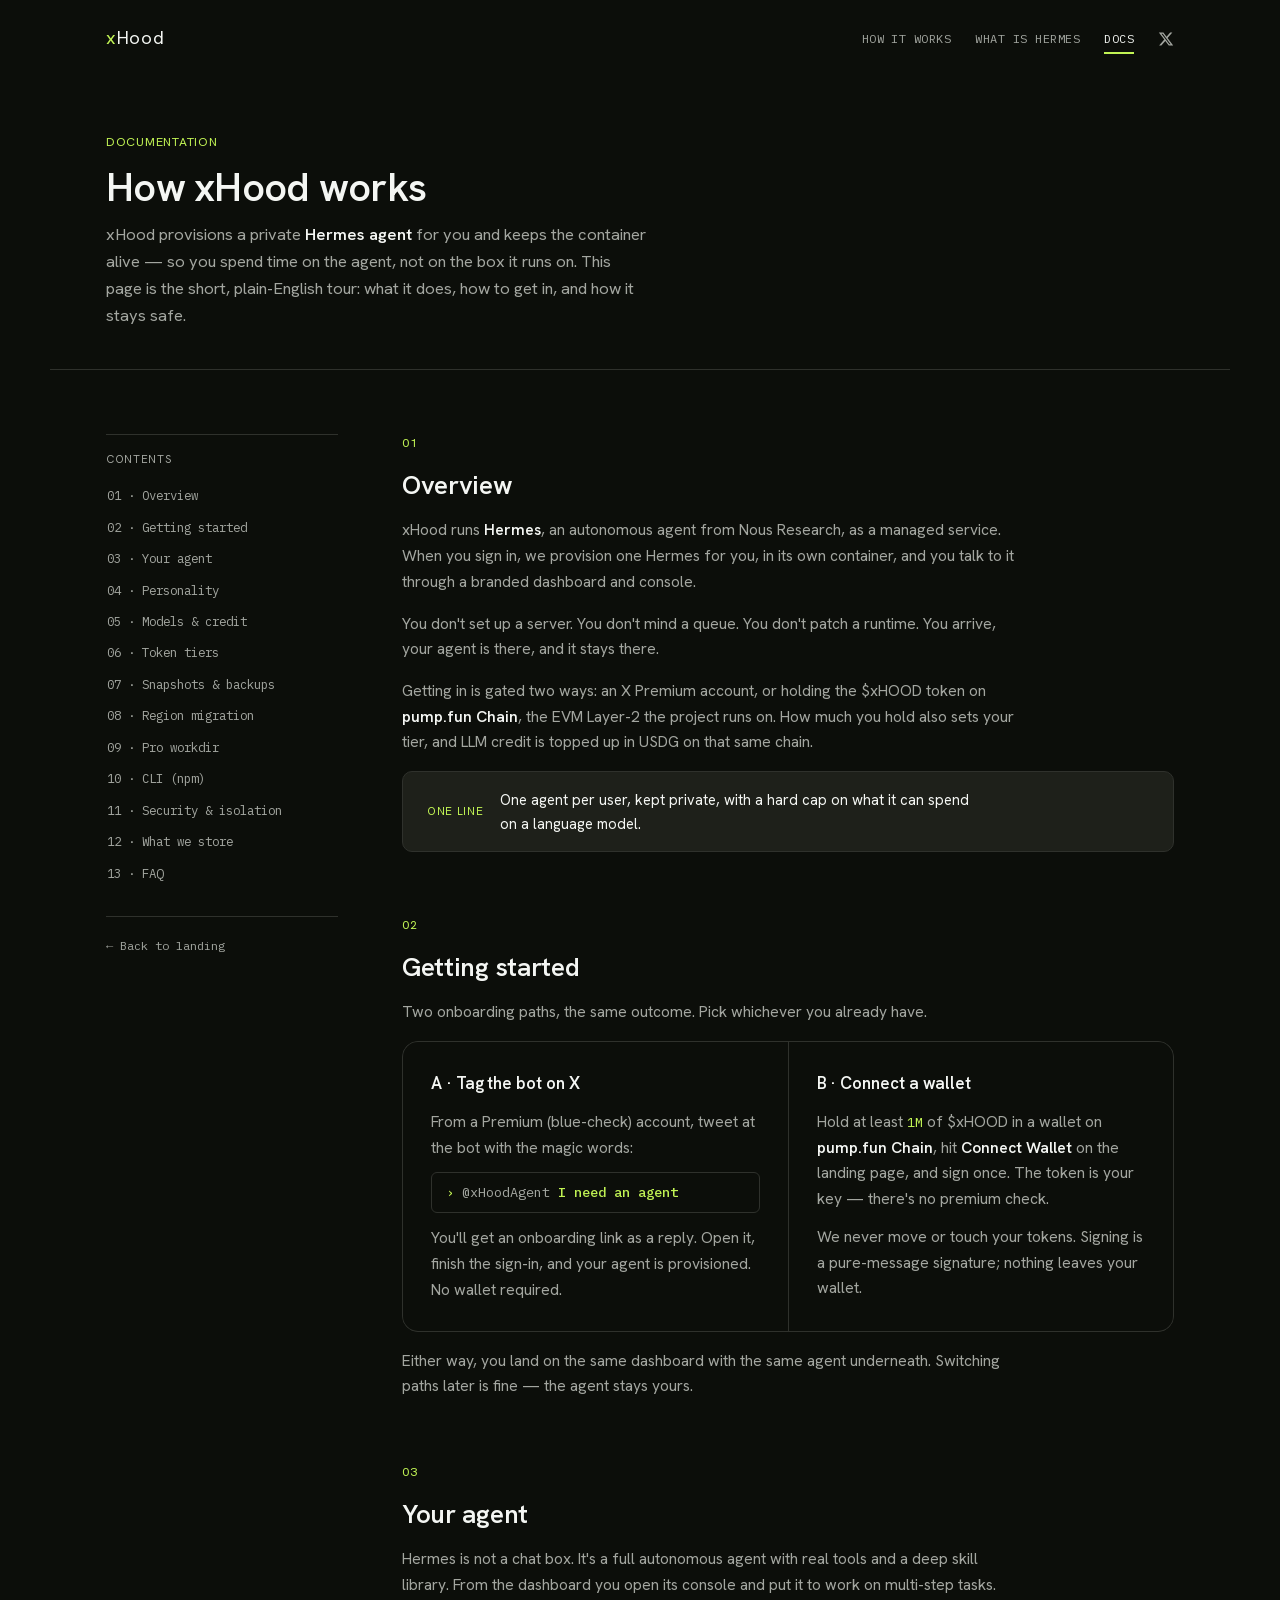
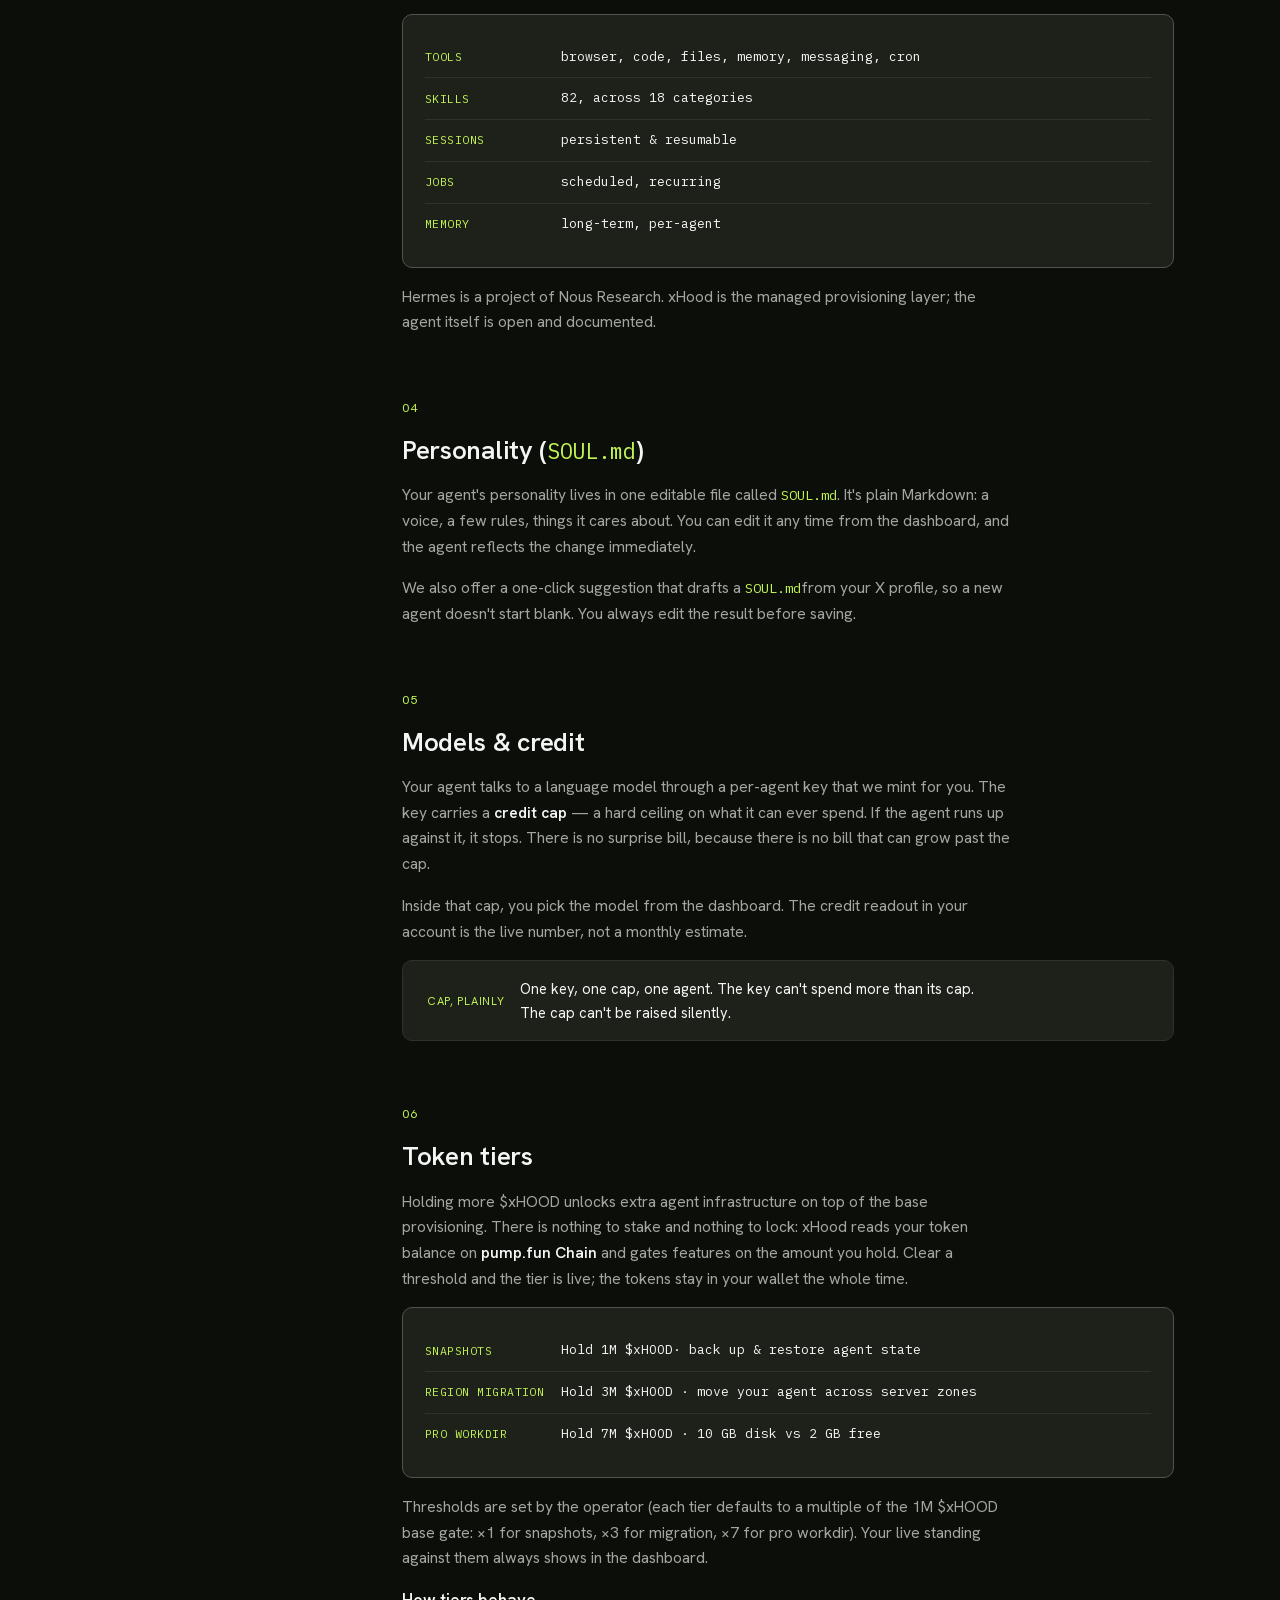
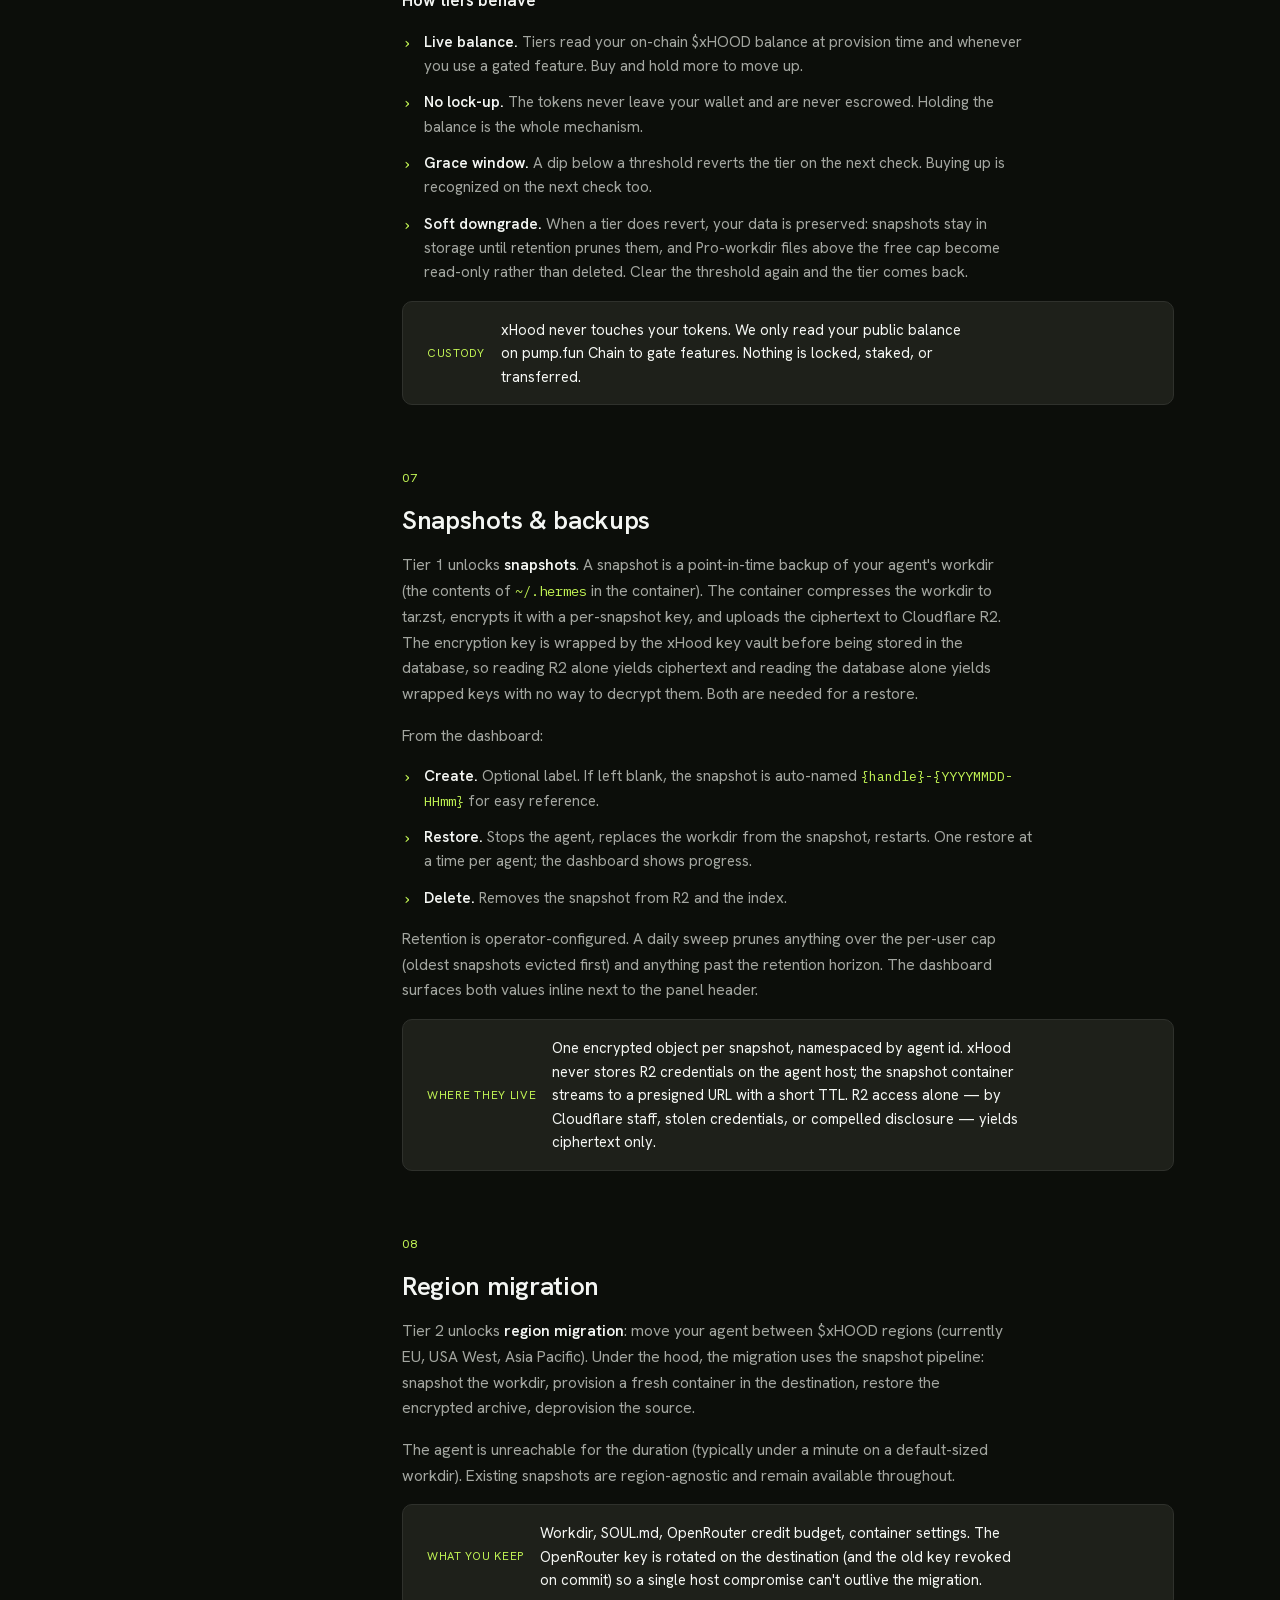
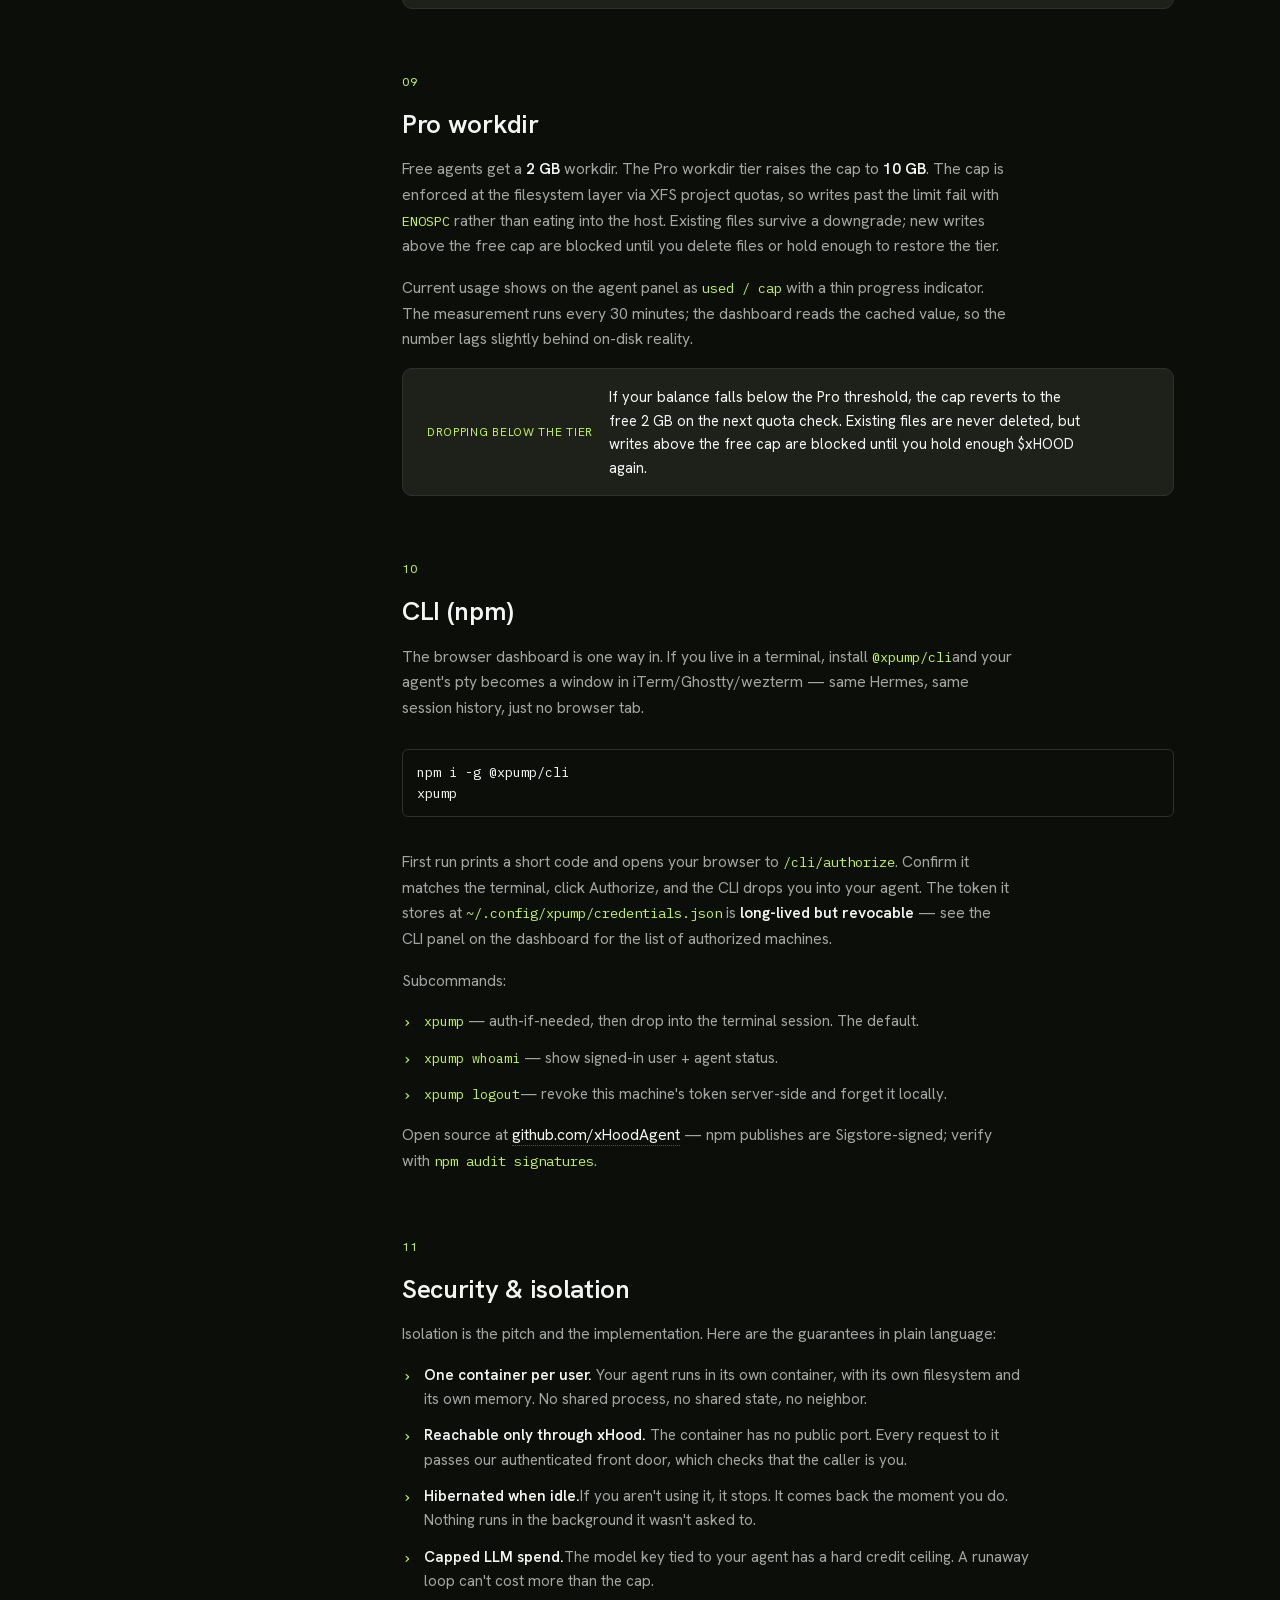
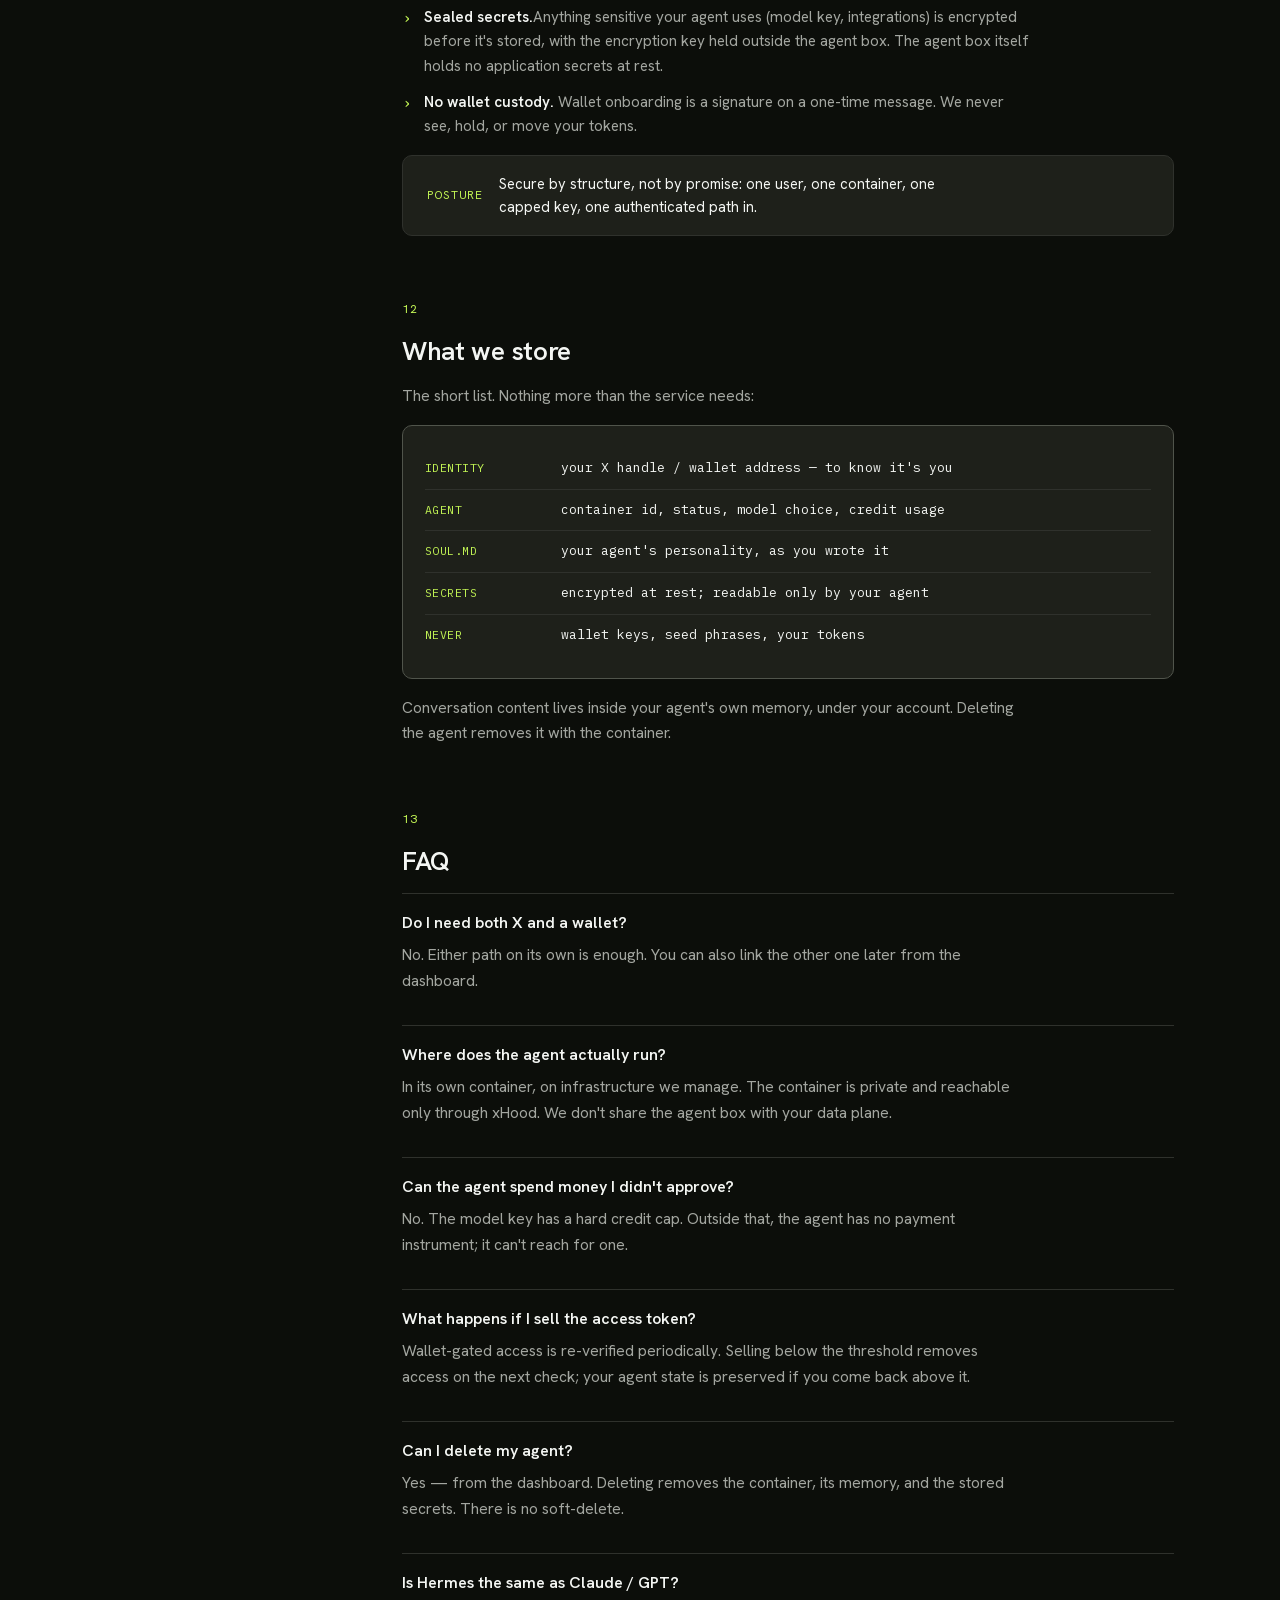
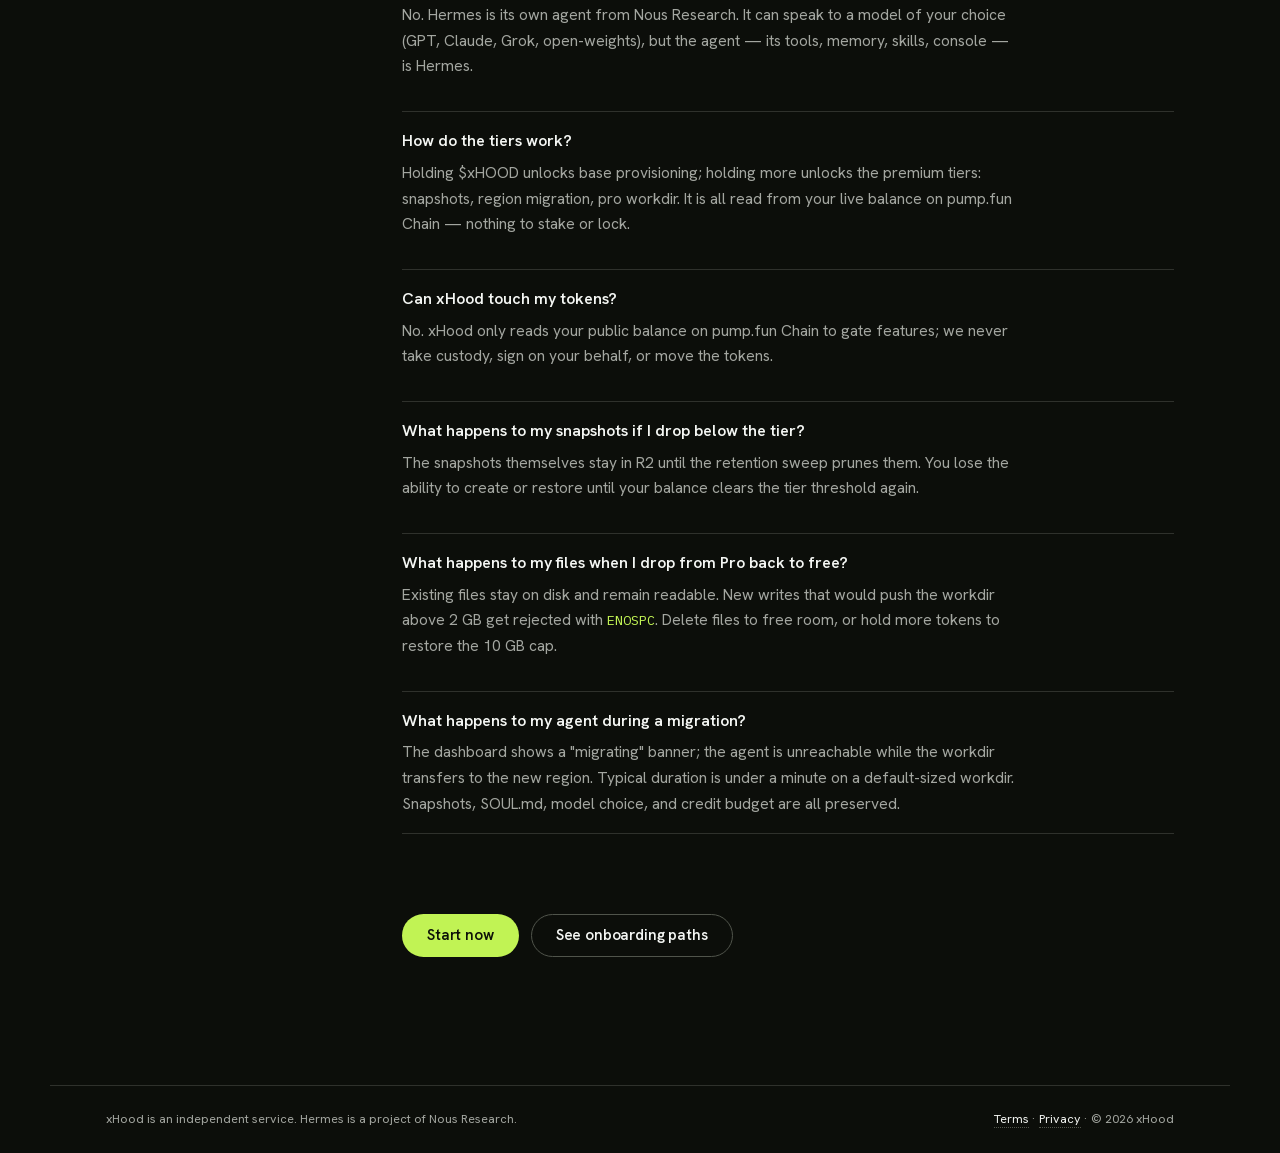
==== index.html @ a1e1109b "Fix missing CSS and rebrand properly" ====
<!DOCTYPE html><html lang="en" class="fraunces_7877c915-module__ORk6FW__variable hanken_grotesk_c3f95356-module__YCJwva__variable ibm_plex_mono_eeb4082b-module__5ENv4W__variable"><head><meta charSet="utf-8"><meta name="viewport" content="width=device-width, initial-scale=1"><link rel="preload" href="/_next/static/media/99e609270109b47d-s.p.16-z~2sp29ex6.woff2" as="font" crossorigin type="font/woff2"><link rel="preload" href="/_next/static/media/b67966e0b83b2cd0-s.p.04y9-s23ppywx.woff2" as="font" crossorigin type="font/woff2"><link rel="preload" href="/_next/static/media/c47649aa31f9e140-s.p.11uo_35nso9mn.woff2" as="font" crossorigin type="font/woff2"><link rel="preload" href="/_next/static/media/effe91970fc4db64-s.p.07ig5l8azj~hy.woff2" as="font" crossorigin type="font/woff2"><link rel="stylesheet" href="css/15z-kvc1j~0s2.css" data-precedence="next"><link rel="stylesheet" href="css/0jdm92vl4ps-e.css" data-precedence="next"><link rel="preload" as="script" fetchPriority="low" href="/_next/static/chunks/0~ym82pzuef0z.js"><script src="js/059yqiix4e8j8.js" async></script><script src="js/0x2_.f074g_5o.js" async></script><script src="js/0u0w.6p2kfwnw.js" async></script><script src="js/turbopack-0o85m4tms6i-5.js" async></script><script src="js/0_ber90-2-uiv.js" async></script><script src="js/0--7wq-l3jjgy.js" async></script><script src="js/02c.lx4oawe0h.js" async></script><script src="js/0m6~-lcce_hmq.js" async></script><meta name="next-size-adjust" content><title>Docs — xHood</title><meta name="description" content="How xHood works: onboarding, your agent, security and isolation, and FAQs."><link rel="icon" href="images/favicon.png"><link rel="apple-touch-icon" href="images/apple-touch-icon.png"><script src="js/03~yq9q893hmn.js" noModule></script></head><body><div hidden><!--$--><!--/$--></div><div class="docs-module____pzCG__page"><header class="docs-module____pzCG__shell docs-module____pzCG__header"><a class="docs-module____pzCG__brand" href="/"><b>x</b>Hood</a><nav class="docs-module____pzCG__nav"><a class="docs-module____pzCG__navLink" href="/#how">How it works</a><a class="docs-module____pzCG__navLink" href="/#what">What is Hermes</a><a class="docs-module____pzCG__navLink docs-module____pzCG__navActive" href="/docs">Docs</a><a class="docs-module____pzCG__iconLink" href="https://x.com/xHoodAgent" target="_blank" rel="noreferrer" aria-label="xHood on X"><svg viewBox="0 0 24 24" aria-hidden="true" fill="currentColor"><path d="M18.244 2.25h3.308l-7.227 8.26 8.502 11.24H16.17l-5.214-6.817L4.99 21.75H1.68l7.73-8.835L1.254 2.25H8.08l4.713 6.231zm-1.161 17.52h1.833L7.084 4.126H5.117z"/></svg></a></nav></header><div class="docs-module____pzCG__shell docs-module____pzCG__docHead"><span class="docs-module____pzCG__eyebrow">Documentation</span><h1 class="docs-module____pzCG__title">How xHood works</h1><p class="docs-module____pzCG__lede">xHood provisions a private <strong>Hermes agent</strong> for you and keeps the container alive — so you spend time on the agent, not on the box it runs on. This page is the short, plain-English tour: what it does, how to get in, and how it stays safe.</p></div><div class="docs-module____pzCG__shell docs-module____pzCG__layout"><aside class="docs-module____pzCG__toc" aria-label="Table of contents"><span class="docs-module____pzCG__tocLabel">Contents</span><ul class="docs-module____pzCG__tocList"><li><a class="docs-module____pzCG__tocLink" href="#overview">01 · Overview</a></li><li><a class="docs-module____pzCG__tocLink" href="#getting-started">02 · Getting started</a></li><li><a class="docs-module____pzCG__tocLink" href="#your-agent">03 · Your agent</a></li><li><a class="docs-module____pzCG__tocLink" href="#personality">04 · Personality</a></li><li><a class="docs-module____pzCG__tocLink" href="#models-credit">05 · Models &amp; credit</a></li><li><a class="docs-module____pzCG__tocLink" href="#tiers">06 · Token tiers</a></li><li><a class="docs-module____pzCG__tocLink" href="#snapshots">07 · Snapshots &amp; backups</a></li><li><a class="docs-module____pzCG__tocLink" href="#migration">08 · Region migration</a></li><li><a class="docs-module____pzCG__tocLink" href="#pro-workdir">09 · Pro workdir</a></li><li><a class="docs-module____pzCG__tocLink" href="#cli">10 · CLI (npm)</a></li><li><a class="docs-module____pzCG__tocLink" href="#security">11 · Security &amp; isolation</a></li><li><a class="docs-module____pzCG__tocLink" href="#privacy">12 · What we store</a></li><li><a class="docs-module____pzCG__tocLink" href="#faq">13 · FAQ</a></li></ul><div class="docs-module____pzCG__tocFoot"><a class="docs-module____pzCG__tocFootLink" href="/">← Back to landing</a></div></aside><main class="docs-module____pzCG__main"><section id="overview" class="docs-module____pzCG__section"><span class="docs-module____pzCG__sectionNum">01</span><h2 class="docs-module____pzCG__h2">Overview</h2><p>xHood runs <strong>Hermes</strong>, an autonomous agent from Nous Research, as a managed service. When you sign in, we provision one Hermes for you, in its own container, and you talk to it through a branded dashboard and console.</p><p>You don&#x27;t set up a server. You don&#x27;t mind a queue. You don&#x27;t patch a runtime. You arrive, your agent is there, and it stays there.</p><p>Getting in is gated two ways: an X Premium account, or holding the<!-- --> <!-- -->$xHOOD<!-- --> token on <strong>pump.fun Chain</strong>, the EVM Layer-2 the project runs on. How much you hold also sets your tier, and LLM credit is topped up in USDG on that same chain.</p><div class="docs-module____pzCG__callout"><span class="docs-module____pzCG__calloutLabel">One line</span><span class="docs-module____pzCG__calloutText">One agent per user, kept private, with a hard cap on what it can spend on a language model.</span></div></section><section id="getting-started" class="docs-module____pzCG__section"><span class="docs-module____pzCG__sectionNum">02</span><h2 class="docs-module____pzCG__h2">Getting started</h2><p>Two onboarding paths, the same outcome. Pick whichever you already have.</p><div class="docs-module____pzCG__paths"><div class="docs-module____pzCG__path"><h3 class="docs-module____pzCG__h3">A · Tag the bot on X</h3><p>From a Premium (blue-check) account, tweet at the bot with the magic words:</p><pre class="docs-module____pzCG__snippet"><span class="docs-module____pzCG__snipHandle">@<!-- -->xHoodAgent</span> <span class="docs-module____pzCG__snipCmd">I need an agent</span></pre><p>You&#x27;ll get an onboarding link as a reply. Open it, finish the sign-in, and your agent is provisioned. No wallet required.</p></div><div class="docs-module____pzCG__path"><h3 class="docs-module____pzCG__h3">B · Connect a wallet</h3><p>Hold at least <code>1M</code> of <!-- -->$xHOOD<!-- --> <!-- -->in a wallet on <b>pump.fun Chain</b>, hit<!-- --> <b>Connect Wallet</b> <!-- -->on the landing page, and sign once. The token is your key — there&#x27;s no premium check.</p><p class="docs-module____pzCG__muted">We never move or touch your tokens. Signing is a pure-message signature; nothing leaves your wallet.</p></div></div><p>Either way, you land on the same dashboard with the same agent underneath. Switching paths later is fine — the agent stays yours.</p></section><section id="your-agent" class="docs-module____pzCG__section"><span class="docs-module____pzCG__sectionNum">03</span><h2 class="docs-module____pzCG__h2">Your agent</h2><p>Hermes is not a chat box. It&#x27;s a full autonomous agent with real tools and a deep skill library. From the dashboard you open its console and put it to work on multi-step tasks.</p><div class="docs-module____pzCG__specFrame"><div class="docs-module____pzCG__specRow"><span class="docs-module____pzCG__specKey">TOOLS</span><span class="docs-module____pzCG__specVal">browser, code, files, memory, messaging, cron</span></div><div class="docs-module____pzCG__specRow"><span class="docs-module____pzCG__specKey">SKILLS</span><span class="docs-module____pzCG__specVal">82, across 18 categories</span></div><div class="docs-module____pzCG__specRow"><span class="docs-module____pzCG__specKey">SESSIONS</span><span class="docs-module____pzCG__specVal">persistent &amp; resumable</span></div><div class="docs-module____pzCG__specRow"><span class="docs-module____pzCG__specKey">JOBS</span><span class="docs-module____pzCG__specVal">scheduled, recurring</span></div><div class="docs-module____pzCG__specRow"><span class="docs-module____pzCG__specKey">MEMORY</span><span class="docs-module____pzCG__specVal">long-term, per-agent</span></div></div><p class="docs-module____pzCG__muted">Hermes is a project of Nous Research. xHood is the managed provisioning layer; the agent itself is open and documented.</p></section><section id="personality" class="docs-module____pzCG__section"><span class="docs-module____pzCG__sectionNum">04</span><h2 class="docs-module____pzCG__h2">Personality (<code>SOUL.md</code>)</h2><p>Your agent&#x27;s personality lives in one editable file called<!-- --> <code>SOUL.md</code>. It&#x27;s plain Markdown: a voice, a few rules, things it cares about. You can edit it any time from the dashboard, and the agent reflects the change immediately.</p><p>We also offer a one-click suggestion that drafts a<!-- --> <code>SOUL.md</code>from your X profile, so a new agent doesn&#x27;t start blank. You always edit the result before saving.</p></section><section id="models-credit" class="docs-module____pzCG__section"><span class="docs-module____pzCG__sectionNum">05</span><h2 class="docs-module____pzCG__h2">Models &amp; credit</h2><p>Your agent talks to a language model through a per-agent key that we mint for you. The key carries a <strong>credit cap</strong> <!-- -->— a hard ceiling on what it can ever spend. If the agent runs up against it, it stops. There is no surprise bill, because there is no bill that can grow past the cap.</p><p>Inside that cap, you pick the model from the dashboard. The credit readout in your account is the live number, not a monthly estimate.</p><div class="docs-module____pzCG__callout"><span class="docs-module____pzCG__calloutLabel">Cap, plainly</span><span class="docs-module____pzCG__calloutText">One key, one cap, one agent. The key can&#x27;t spend more than its cap. The cap can&#x27;t be raised silently.</span></div></section><section id="tiers" class="docs-module____pzCG__section"><span class="docs-module____pzCG__sectionNum">06</span><h2 class="docs-module____pzCG__h2">Token tiers</h2><p>Holding more <!-- -->$xHOOD<!-- --> unlocks extra agent infrastructure on top of the base provisioning. There is nothing to stake and nothing to lock: xHood reads your token balance on<!-- --> <strong>pump.fun Chain</strong> and gates features on the amount you hold. Clear a threshold and the tier is live; the tokens stay in your wallet the whole time.</p><div class="docs-module____pzCG__specFrame"><div class="docs-module____pzCG__specRow"><span class="docs-module____pzCG__specKey">Snapshots</span><span class="docs-module____pzCG__specVal">Hold <!-- -->1M<!-- --> <!-- -->$xHOOD<!-- -->· back up &amp; restore agent state</span></div><div class="docs-module____pzCG__specRow"><span class="docs-module____pzCG__specKey">Region migration</span><span class="docs-module____pzCG__specVal">Hold <!-- -->3M<!-- --> <!-- -->$xHOOD<!-- --> · move your agent across server zones</span></div><div class="docs-module____pzCG__specRow"><span class="docs-module____pzCG__specKey">Pro workdir</span><span class="docs-module____pzCG__specVal">Hold <!-- -->7M<!-- --> <!-- -->$xHOOD<!-- --> · 10 GB disk vs 2 GB free</span></div></div><p>Thresholds are set by the operator (each tier defaults to a multiple of the <!-- -->1M<!-- --> <!-- -->$xHOOD<!-- --> <!-- -->base gate: ×1 for snapshots, ×3 for migration, ×7 for pro workdir). Your live standing against them always shows in the dashboard.</p><h3 class="docs-module____pzCG__h3">How tiers behave</h3><ul class="docs-module____pzCG__bullets"><li><b>Live balance.</b> Tiers read your on-chain <!-- -->$xHOOD<!-- --> <!-- -->balance at provision time and whenever you use a gated feature. Buy and hold more to move up.</li><li><b>No lock-up.</b> The tokens never leave your wallet and are never escrowed. Holding the balance is the whole mechanism.</li><li><b>Grace window.</b> <!-- -->A dip below a threshold reverts the tier on the next check. Buying up is recognized on the next check too.</li><li><b>Soft downgrade.</b> When a tier does revert, your data is preserved: snapshots stay in storage until retention prunes them, and Pro-workdir files above the free cap become read-only rather than deleted. Clear the threshold again and the tier comes back.</li></ul><div class="docs-module____pzCG__callout"><span class="docs-module____pzCG__calloutLabel">Custody</span><span class="docs-module____pzCG__calloutText">xHood never touches your tokens. We only read your public balance on pump.fun Chain to gate features. Nothing is locked, staked, or transferred.</span></div></section><section id="snapshots" class="docs-module____pzCG__section"><span class="docs-module____pzCG__sectionNum">07</span><h2 class="docs-module____pzCG__h2">Snapshots &amp; backups</h2><p>Tier 1 unlocks <strong>snapshots</strong>. A snapshot is a point-in-time backup of your agent&#x27;s workdir (the contents of <code>~/.hermes</code> in the container). The container compresses the workdir to tar.zst, encrypts it with a per-snapshot key, and uploads the ciphertext to Cloudflare R2. The encryption key is wrapped by the xHood key vault before being stored in the database, so reading R2 alone yields ciphertext and reading the database alone yields wrapped keys with no way to decrypt them. Both are needed for a restore.</p><p>From the dashboard:</p><ul class="docs-module____pzCG__bullets"><li><b>Create.</b> Optional label. If left blank, the snapshot is auto-named<!-- --> <code>{handle}-{YYYYMMDD-HHmm}</code> for easy reference.</li><li><b>Restore.</b> Stops the agent, replaces the workdir from the snapshot, restarts. One restore at a time per agent; the dashboard shows progress.</li><li><b>Delete.</b> Removes the snapshot from R2 and the index.</li></ul><p>Retention is operator-configured. A daily sweep prunes anything over the per-user cap (oldest snapshots evicted first) and anything past the retention horizon. The dashboard surfaces both values inline next to the panel header.</p><div class="docs-module____pzCG__callout"><span class="docs-module____pzCG__calloutLabel">Where they live</span><span class="docs-module____pzCG__calloutText">One encrypted object per snapshot, namespaced by agent id. xHood never stores R2 credentials on the agent host; the snapshot container streams to a presigned URL with a short TTL. R2 access alone — by Cloudflare staff, stolen credentials, or compelled disclosure — yields ciphertext only.</span></div></section><section id="migration" class="docs-module____pzCG__section"><span class="docs-module____pzCG__sectionNum">08</span><h2 class="docs-module____pzCG__h2">Region migration</h2><p>Tier 2 unlocks <strong>region migration</strong>: move your agent between <!-- -->$xHOOD<!-- --> regions (currently EU, USA West, Asia Pacific). Under the hood, the migration uses the snapshot pipeline: snapshot the workdir, provision a fresh container in the destination, restore the encrypted archive, deprovision the source.</p><p>The agent is unreachable for the duration (typically under a minute on a default-sized workdir). Existing snapshots are region-agnostic and remain available throughout.</p><div class="docs-module____pzCG__callout"><span class="docs-module____pzCG__calloutLabel">What you keep</span><span class="docs-module____pzCG__calloutText">Workdir, SOUL.md, OpenRouter credit budget, container settings. The OpenRouter key is rotated on the destination (and the old key revoked on commit) so a single host compromise can&#x27;t outlive the migration.</span></div></section><section id="pro-workdir" class="docs-module____pzCG__section"><span class="docs-module____pzCG__sectionNum">09</span><h2 class="docs-module____pzCG__h2">Pro workdir</h2><p>Free agents get a <strong>2 GB</strong> workdir. The Pro workdir tier raises the cap to <strong>10 GB</strong>. The cap is enforced at the filesystem layer via XFS project quotas, so writes past the limit fail with <code>ENOSPC</code> rather than eating into the host. Existing files survive a downgrade; new writes above the free cap are blocked until you delete files or hold enough to restore the tier.</p><p>Current usage shows on the agent panel as<!-- --> <code>used / cap</code> with a thin progress indicator. The measurement runs every 30 minutes; the dashboard reads the cached value, so the number lags slightly behind on-disk reality.</p><div class="docs-module____pzCG__callout"><span class="docs-module____pzCG__calloutLabel">Dropping below the tier</span><span class="docs-module____pzCG__calloutText">If your balance falls below the Pro threshold, the cap reverts to the free 2 GB<!-- --> on the next quota check<!-- -->. Existing files are never deleted, but writes above the free cap are blocked until you hold enough <!-- -->$xHOOD<!-- --> again.</span></div></section><section id="cli" class="docs-module____pzCG__section"><span class="docs-module____pzCG__sectionNum">10</span><h2 class="docs-module____pzCG__h2">CLI (npm)</h2><p>The browser dashboard is one way in. If you live in a terminal, install <code>@xpump/cli</code>and your agent&#x27;s pty becomes a window in iTerm/Ghostty/wezterm — same Hermes, same session history, just no browser tab.</p><pre class="docs-module____pzCG__code">npm i -g @xpump/cli
xpump</pre><p>First run prints a short code and opens your browser to<!-- --> <code>/cli/authorize</code>. Confirm it matches the terminal, click Authorize, and the CLI drops you into your agent. The token it stores at<!-- --> <code>~/.config/xpump/credentials.json</code> is<!-- --> <strong>long-lived but revocable</strong> — see the CLI panel on the dashboard for the list of authorized machines.</p><p>Subcommands:</p><ul class="docs-module____pzCG__bullets"><li><code>xpump</code> — auth-if-needed, then drop into the terminal session. The default.</li><li><code>xpump whoami</code> — show signed-in user + agent status.</li><li><code>xpump logout</code>— revoke this machine&#x27;s token server-side and forget it locally.</li></ul><p class="docs-module____pzCG__muted">Open source at<!-- --> <a class="docs-module____pzCG__inline" href="https://github.com/xHoodAgent" target="_blank" rel="noreferrer">github.com/xHoodAgent</a> — <!-- -->npm publishes are Sigstore-signed; verify with<!-- --> <code>npm audit signatures</code>.</p></section><section id="security" class="docs-module____pzCG__section"><span class="docs-module____pzCG__sectionNum">11</span><h2 class="docs-module____pzCG__h2">Security &amp; isolation</h2><p>Isolation is the pitch and the implementation. Here are the guarantees in plain language:</p><ul class="docs-module____pzCG__bullets"><li><b>One container per user.</b> Your agent runs in its own container, with its own filesystem and its own memory. No shared process, no shared state, no neighbor.</li><li><b>Reachable only through xHood.</b> The container has no public port. Every request to it passes our authenticated front door, which checks that the caller is you.</li><li><b>Hibernated when idle.</b>If you aren&#x27;t using it, it stops. It comes back the moment you do. Nothing runs in the background it wasn&#x27;t asked to.</li><li><b>Capped LLM spend.</b>The model key tied to your agent has a hard credit ceiling. A runaway loop can&#x27;t cost more than the cap.</li><li><b>Sealed secrets.</b>Anything sensitive your agent uses (model key, integrations) is encrypted before it&#x27;s stored, with the encryption key held outside the agent box. The agent box itself holds no application secrets at rest.</li><li><b>No wallet custody.</b> Wallet onboarding is a signature on a one-time message. We never see, hold, or move your tokens.</li></ul><div class="docs-module____pzCG__callout"><span class="docs-module____pzCG__calloutLabel">Posture</span><span class="docs-module____pzCG__calloutText">Secure by structure, not by promise: one user, one container, one capped key, one authenticated path in.</span></div></section><section id="privacy" class="docs-module____pzCG__section"><span class="docs-module____pzCG__sectionNum">12</span><h2 class="docs-module____pzCG__h2">What we store</h2><p>The short list. Nothing more than the service needs:</p><div class="docs-module____pzCG__specFrame"><div class="docs-module____pzCG__specRow"><span class="docs-module____pzCG__specKey">IDENTITY</span><span class="docs-module____pzCG__specVal">your X handle / wallet address — to know it&#x27;s you</span></div><div class="docs-module____pzCG__specRow"><span class="docs-module____pzCG__specKey">AGENT</span><span class="docs-module____pzCG__specVal">container id, status, model choice, credit usage</span></div><div class="docs-module____pzCG__specRow"><span class="docs-module____pzCG__specKey">SOUL.md</span><span class="docs-module____pzCG__specVal">your agent&#x27;s personality, as you wrote it</span></div><div class="docs-module____pzCG__specRow"><span class="docs-module____pzCG__specKey">SECRETS</span><span class="docs-module____pzCG__specVal">encrypted at rest; readable only by your agent</span></div><div class="docs-module____pzCG__specRow"><span class="docs-module____pzCG__specKey">NEVER</span><span class="docs-module____pzCG__specVal">wallet keys, seed phrases, your tokens</span></div></div><p class="docs-module____pzCG__muted">Conversation content lives inside your agent&#x27;s own memory, under your account. Deleting the agent removes it with the container.</p></section><section id="faq" class="docs-module____pzCG__section"><span class="docs-module____pzCG__sectionNum">13</span><h2 class="docs-module____pzCG__h2">FAQ</h2><div class="docs-module____pzCG__qa"><h3 class="docs-module____pzCG__q">Do I need both X and a wallet?</h3><p class="docs-module____pzCG__a">No. Either path on its own is enough. You can also link the other one later from the dashboard.</p></div><div class="docs-module____pzCG__qa"><h3 class="docs-module____pzCG__q">Where does the agent actually run?</h3><p class="docs-module____pzCG__a">In its own container, on infrastructure we manage. The container is private and reachable only through xHood. We don&#x27;t share the agent box with your data plane.</p></div><div class="docs-module____pzCG__qa"><h3 class="docs-module____pzCG__q">Can the agent spend money I didn&#x27;t approve?</h3><p class="docs-module____pzCG__a">No. The model key has a hard credit cap. Outside that, the agent has no payment instrument; it can&#x27;t reach for one.</p></div><div class="docs-module____pzCG__qa"><h3 class="docs-module____pzCG__q">What happens if I sell the access token?</h3><p class="docs-module____pzCG__a">Wallet-gated access is re-verified periodically. Selling below the threshold removes access on the next check; your agent state is preserved if you come back above it.</p></div><div class="docs-module____pzCG__qa"><h3 class="docs-module____pzCG__q">Can I delete my agent?</h3><p class="docs-module____pzCG__a">Yes — from the dashboard. Deleting removes the container, its memory, and the stored secrets. There is no soft-delete.</p></div><div class="docs-module____pzCG__qa"><h3 class="docs-module____pzCG__q">Is Hermes the same as Claude / GPT?</h3><p class="docs-module____pzCG__a">No. Hermes is its own agent from Nous Research. It can speak to a model of your choice (GPT, Claude, Grok, open-weights), but the agent — its tools, memory, skills, console — is Hermes.</p></div><div class="docs-module____pzCG__qa"><h3 class="docs-module____pzCG__q">How do the tiers work?</h3><p class="docs-module____pzCG__a">Holding <!-- -->$xHOOD<!-- --> unlocks base provisioning; holding more unlocks the premium tiers: snapshots, region migration, pro workdir. It is all read from your live balance on pump.fun Chain — nothing to stake or lock.</p></div><div class="docs-module____pzCG__qa"><h3 class="docs-module____pzCG__q">Can xHood touch my tokens?</h3><p class="docs-module____pzCG__a">No. xHood only reads your public balance on pump.fun Chain to gate features; we never take custody, sign on your behalf, or move the tokens.</p></div><div class="docs-module____pzCG__qa"><h3 class="docs-module____pzCG__q">What happens to my snapshots if I drop below the tier?</h3><p class="docs-module____pzCG__a">The snapshots themselves stay in R2 until the retention sweep prunes them. You lose the ability to create or restore until your balance clears the tier threshold again.</p></div><div class="docs-module____pzCG__qa"><h3 class="docs-module____pzCG__q">What happens to my files when I drop from Pro back to free?</h3><p class="docs-module____pzCG__a">Existing files stay on disk and remain readable. New writes that would push the workdir above 2 GB get rejected with<!-- --> <code>ENOSPC</code>. Delete files to free room, or hold more tokens to restore the 10 GB cap.</p></div><div class="docs-module____pzCG__qa"><h3 class="docs-module____pzCG__q">What happens to my agent during a migration?</h3><p class="docs-module____pzCG__a">The dashboard shows a &quot;migrating&quot; banner; the agent is unreachable while the workdir transfers to the new region. Typical duration is under a minute on a default-sized workdir. Snapshots, SOUL.md, model choice, and credit budget are all preserved.</p></div></section><div class="docs-module____pzCG__bottomCta"><a class="btn btn--primary" href="/">Start now</a><a class="btn btn--ghost" href="/#how">See onboarding paths</a></div></main></div><footer class="docs-module____pzCG__shell docs-module____pzCG__footer"><span>xHood is an independent service. Hermes is a project of Nous Research.</span><span><a class="docs-module____pzCG__inline" href="/terms">Terms</a> · <a class="docs-module____pzCG__inline" href="/privacy">Privacy</a> · © <!-- -->2026<!-- --> xHood</span></footer></div><!--$--><!--/$--><script src="js/0~ym82pzuef0z.js" id="_R_" async></script><script>(self.__next_f=self.__next_f||[]).push([0])</script><script>self.__next_f.push([1,"1:\"$Sreact.fragment\"\n2:I[902268,[\"/_next/static/chunks/0_ber90-2-uiv.js\",\"/_next/static/chunks/0--7wq-l3jjgy.js\",\"/_next/static/chunks/02c.lx4oawe0h.js\",\"/_next/static/chunks/0m6~-lcce_hmq.js\"],\"Providers\"]\n3:I[876555,[\"/_next/static/chunks/0_ber90-2-uiv.js\",\"/_next/static/chunks/0--7wq-l3jjgy.js\",\"/_next/static/chunks/02c.lx4oawe0h.js\",\"/_next/static/chunks/0m6~-lcce_hmq.js\"],\"default\"]\n4:I[476314,[\"/_next/static/chunks/0_ber90-2-uiv.js\",\"/_next/static/chunks/0--7wq-l3jjgy.js\",\"/_next/static/chunks/02c.lx4oawe0h.js\",\"/_next/static/chunks/0m6~-lcce_hmq.js\"],\"default\"]\nc:I[642761,[\"/_next/static/chunks/0_ber90-2-uiv.js\",\"/_next/static/chunks/0--7wq-l3jjgy.js\",\"/_next/static/chunks/02c.lx4oawe0h.js\",\"/_next/static/chunks/0m6~-lcce_hmq.js\"],\"default\",1]\n:HL[\"/_next/static/chunks/15z-kvc1j~0s2.css\",\"style\"]\n:HL[\"/_next/static/media/99e609270109b47d-s.p.16-z~2sp29ex6.woff2\",\"font\",{\"crossOrigin\":\"\",\"type\":\"font/woff2\"}]\n:HL[\"/_next/static/media/b67966e0b83b2cd0-s.p.04y9-s23ppywx.woff2\",\"font\",{\"crossOrigin\":\"\",\"type\":\"font/woff2\"}]\n:HL[\"/_next/static/media/c47649aa31f9e140-s.p.11uo_35nso9mn.woff2\",\"font\",{\"crossOrigin\":\"\",\"type\":\"font/woff2\"}]\n:HL[\"/_next/static/media/effe91970fc4db64-s.p.07ig5l8azj~hy.woff2\",\"font\",{\"crossOrigin\":\"\",\"type\":\"font/woff2\"}]\n:HL[\"/_next/static/chunks/0jdm92vl4ps-e.css\",\"style\"]\n"])</script><script>self.__next_f.push([1,"0:{\"P\":null,\"c\":[\"\",\"docs\"],\"q\":\"\",\"i\":false,\"f\":[[[\"\",{\"children\":[\"docs\",{\"children\":[\"__PAGE__\",{}]}]},\"$undefined\",\"$undefined\",16],[[\"$\",\"$1\",\"c\",{\"children\":[[[\"$\",\"link\",\"0\",{\"rel\":\"stylesheet\",\"href\":\"/_next/static/chunks/15z-kvc1j~0s2.css\",\"precedence\":\"next\",\"crossOrigin\":\"$undefined\",\"nonce\":\"$undefined\"}],[\"$\",\"script\",\"script-0\",{\"src\":\"/_next/static/chunks/0_ber90-2-uiv.js\",\"async\":true,\"nonce\":\"$undefined\"}],[\"$\",\"script\",\"script-1\",{\"src\":\"/_next/static/chunks/0--7wq-l3jjgy.js\",\"async\":true,\"nonce\":\"$undefined\"}],[\"$\",\"script\",\"script-2\",{\"src\":\"/_next/static/chunks/02c.lx4oawe0h.js\",\"async\":true,\"nonce\":\"$undefined\"}],[\"$\",\"script\",\"script-3\",{\"src\":\"/_next/static/chunks/0m6~-lcce_hmq.js\",\"async\":true,\"nonce\":\"$undefined\"}]],[\"$\",\"html\",null,{\"lang\":\"en\",\"className\":\"fraunces_7877c915-module__ORk6FW__variable hanken_grotesk_c3f95356-module__YCJwva__variable ibm_plex_mono_eeb4082b-module__5ENv4W__variable\",\"children\":[\"$\",\"body\",null,{\"children\":[\"$\",\"$L2\",null,{\"children\":[\"$\",\"$L3\",null,{\"parallelRouterKey\":\"children\",\"error\":\"$undefined\",\"errorStyles\":\"$undefined\",\"errorScripts\":\"$undefined\",\"template\":[\"$\",\"$L4\",null,{}],\"templateStyles\":\"$undefined\",\"templateScripts\":\"$undefined\",\"notFound\":[[[\"$\",\"title\",null,{\"children\":\"404: This page could not be found.\"}],[\"$\",\"div\",null,{\"style\":{\"fontFamily\":\"system-ui,\\\"Segoe UI\\\",Roboto,Helvetica,Arial,sans-serif,\\\"Apple Color Emoji\\\",\\\"Segoe UI Emoji\\\"\",\"height\":\"100vh\",\"textAlign\":\"center\",\"display\":\"flex\",\"flexDirection\":\"column\",\"alignItems\":\"center\",\"justifyContent\":\"center\"},\"children\":[\"$\",\"div\",null,{\"children\":[[\"$\",\"style\",null,{\"dangerouslySetInnerHTML\":{\"__html\":\"body{color:#000;background:#fff;margin:0}.next-error-h1{border-right:1px solid rgba(0,0,0,.3)}@media (prefers-color-scheme:dark){body{color:#fff;background:#000}.next-error-h1{border-right:1px solid rgba(255,255,255,.3)}}\"}}],[\"$\",\"h1\",null,{\"className\":\"next-error-h1\",\"style\":{\"display\":\"inline-block\",\"margin\":\"0 20px 0 0\",\"padding\":\"0 23px 0 0\",\"fontSize\":24,\"fontWeight\":500,\"verticalAlign\":\"top\",\"lineHeight\":\"49px\"},\"children\":404}],[\"$\",\"div\",null,{\"style\":{\"display\":\"inline-block\"},\"children\":[\"$\",\"h2\",null,{\"style\":{\"fontSize\":14,\"fontWeight\":400,\"lineHeight\":\"49px\",\"margin\":0},\"children\":\"This page could not be found.\"}]}]]}]}]],[]],\"forbidden\":\"$undefined\",\"unauthorized\":\"$undefined\"}]}]}]}]]}],{\"children\":[[\"$\",\"$1\",\"c\",{\"children\":[null,[\"$\",\"$L3\",null,{\"parallelRouterKey\":\"children\",\"error\":\"$undefined\",\"errorStyles\":\"$undefined\",\"errorScripts\":\"$undefined\",\"template\":[\"$\",\"$L4\",null,{}],\"templateStyles\":\"$undefined\",\"templateScripts\":\"$undefined\",\"notFound\":\"$undefined\",\"forbidden\":\"$undefined\",\"unauthorized\":\"$undefined\"}]]}],{\"children\":[[\"$\",\"$1\",\"c\",{\"children\":[[\"$\",\"div\",null,{\"className\":\"docs-module____pzCG__page\",\"children\":[[\"$\",\"header\",null,{\"className\":\"docs-module____pzCG__shell docs-module____pzCG__header\",\"children\":[[\"$\",\"a\",null,{\"className\":\"docs-module____pzCG__brand\",\"href\":\"/\",\"children\":[[\"$\",\"b\",null,{\"children\":\"x\"}],\"Hood\"]}],[\"$\",\"nav\",null,{\"className\":\"docs-module____pzCG__nav\",\"children\":[[\"$\",\"a\",null,{\"className\":\"docs-module____pzCG__navLink\",\"href\":\"/#how\",\"children\":\"How it works\"}],[\"$\",\"a\",null,{\"className\":\"docs-module____pzCG__navLink\",\"href\":\"/#what\",\"children\":\"What is Hermes\"}],[\"$\",\"a\",null,{\"className\":\"docs-module____pzCG__navLink docs-module____pzCG__navActive\",\"href\":\"/docs\",\"children\":\"Docs\"}],[\"$\",\"a\",null,{\"className\":\"docs-module____pzCG__iconLink\",\"href\":\"https://x.com/xHoodAgent\",\"target\":\"_blank\",\"rel\":\"noreferrer\",\"aria-label\":\"xHood on X\",\"children\":[\"$\",\"svg\",null,{\"className\":\"$undefined\",\"viewBox\":\"0 0 24 24\",\"aria-hidden\":\"true\",\"fill\":\"currentColor\",\"children\":[\"$\",\"path\",null,{\"d\":\"M18.244 2.25h3.308l-7.227 8.26 8.502 11.24H16.17l-5.214-6.817L4.99 21.75H1.68l7.73-8.835L1.254 2.25H8.08l4.713 6.231zm-1.161 17.52h1.833L7.084 4.126H5.117z\"}]}]}]]}]]}],[\"$\",\"div\",null,{\"className\":\"docs-module____pzCG__shell docs-module____pzCG__docHead\",\"children\":[[\"$\",\"span\",null,{\"className\":\"docs-module____pzCG__eyebrow\",\"children\":\"Documentation\"}],[\"$\",\"h1\",null,{\"className\":\"docs-module____pzCG__title\",\"children\":\"How xHood works\"}],[\"$\",\"p\",null,{\"className\":\"docs-module____pzCG__lede\",\"children\":[\"xHood provisions a private \",[\"$\",\"strong\",null,{\"children\":\"Hermes agent\"}],\" for you and keeps the container alive — so you spend time on the agent, not on the box it runs on. This page is the short, plain-English tour: what it does, how to get in, and how it stays safe.\"]}]]}],[\"$\",\"div\",null,{\"className\":\"docs-module____pzCG__shell docs-module____pzCG__layout\",\"children\":[\"$L5\",\"$L6\"]}],\"$L7\"]}],[\"$L8\"],\"$L9\"]}],{},null,false,null]},null,false,\"$@a\"]},null,false,null],\"$Lb\",false]],\"m\":\"$undefined\",\"G\":[\"$c\",[\"$Ld\"]],\"S\":true,\"h\":null,\"s\":\"$undefined\",\"l\":\"$undefined\",\"p\":\"$undefined\",\"d\":\"$undefined\",\"b\":\"dWIB5uftfRIkLp02Ra8fZ\"}\n"])</script><script>self.__next_f.push([1,"1f:I[999674,[\"/_next/static/chunks/0_ber90-2-uiv.js\",\"/_next/static/chunks/0--7wq-l3jjgy.js\",\"/_next/static/chunks/02c.lx4oawe0h.js\",\"/_next/static/chunks/0m6~-lcce_hmq.js\"],\"OutletBoundary\"]\n20:\"$Sreact.suspense\"\n23:I[999674,[\"/_next/static/chunks/0_ber90-2-uiv.js\",\"/_next/static/chunks/0--7wq-l3jjgy.js\",\"/_next/static/chunks/02c.lx4oawe0h.js\",\"/_next/static/chunks/0m6~-lcce_hmq.js\"],\"ViewportBoundary\"]\n25:I[999674,[\"/_next/static/chunks/0_ber90-2-uiv.js\",\"/_next/static/chunks/0--7wq-l3jjgy.js\",\"/_next/static/chunks/02c.lx4oawe0h.js\",\"/_next/static/chunks/0m6~-lcce_hmq.js\"],\"MetadataBoundary\"]\n"])</script><script>self.__next_f.push([1,"5:[\"$\",\"aside\",null,{\"className\":\"docs-module____pzCG__toc\",\"aria-label\":\"Table of contents\",\"children\":[[\"$\",\"span\",null,{\"className\":\"docs-module____pzCG__tocLabel\",\"children\":\"Contents\"}],[\"$\",\"ul\",null,{\"className\":\"docs-module____pzCG__tocList\",\"children\":[[\"$\",\"li\",\"overview\",{\"children\":[\"$\",\"a\",null,{\"className\":\"docs-module____pzCG__tocLink\",\"href\":\"#overview\",\"children\":\"01 · Overview\"}]}],[\"$\",\"li\",\"getting-started\",{\"children\":[\"$\",\"a\",null,{\"className\":\"docs-module____pzCG__tocLink\",\"href\":\"#getting-started\",\"children\":\"02 · Getting started\"}]}],[\"$\",\"li\",\"your-agent\",{\"children\":[\"$\",\"a\",null,{\"className\":\"docs-module____pzCG__tocLink\",\"href\":\"#your-agent\",\"children\":\"03 · Your agent\"}]}],[\"$\",\"li\",\"personality\",{\"children\":[\"$\",\"a\",null,{\"className\":\"docs-module____pzCG__tocLink\",\"href\":\"#personality\",\"children\":\"04 · Personality\"}]}],[\"$\",\"li\",\"models-credit\",{\"children\":[\"$\",\"a\",null,{\"className\":\"docs-module____pzCG__tocLink\",\"href\":\"#models-credit\",\"children\":\"05 · Models \u0026 credit\"}]}],[\"$\",\"li\",\"tiers\",{\"children\":[\"$\",\"a\",null,{\"className\":\"docs-module____pzCG__tocLink\",\"href\":\"#tiers\",\"children\":\"06 · Token tiers\"}]}],[\"$\",\"li\",\"snapshots\",{\"children\":[\"$\",\"a\",null,{\"className\":\"docs-module____pzCG__tocLink\",\"href\":\"#snapshots\",\"children\":\"07 · Snapshots \u0026 backups\"}]}],[\"$\",\"li\",\"migration\",{\"children\":[\"$\",\"a\",null,{\"className\":\"docs-module____pzCG__tocLink\",\"href\":\"#migration\",\"children\":\"08 · Region migration\"}]}],[\"$\",\"li\",\"pro-workdir\",{\"children\":[\"$\",\"a\",null,{\"className\":\"docs-module____pzCG__tocLink\",\"href\":\"#pro-workdir\",\"children\":\"09 · Pro workdir\"}]}],[\"$\",\"li\",\"cli\",{\"children\":[\"$\",\"a\",null,{\"className\":\"docs-module____pzCG__tocLink\",\"href\":\"#cli\",\"children\":\"10 · CLI (npm)\"}]}],[\"$\",\"li\",\"security\",{\"children\":[\"$\",\"a\",null,{\"className\":\"docs-module____pzCG__tocLink\",\"href\":\"#security\",\"children\":\"11 · Security \u0026 isolation\"}]}],[\"$\",\"li\",\"privacy\",{\"children\":[\"$\",\"a\",null,{\"className\":\"docs-module____pzCG__tocLink\",\"href\":\"#privacy\",\"children\":\"12 · What we store\"}]}],[\"$\",\"li\",\"faq\",{\"children\":[\"$\",\"a\",null,{\"className\":\"docs-module____pzCG__tocLink\",\"href\":\"#faq\",\"children\":\"13 · FAQ\"}]}]]}],[\"$\",\"div\",null,{\"className\":\"docs-module____pzCG__tocFoot\",\"children\":[\"$\",\"a\",null,{\"className\":\"docs-module____pzCG__tocFootLink\",\"href\":\"/\",\"children\":\"← Back to landing\"}]}]]}]\n"])</script><script>self.__next_f.push([1,"6:[\"$\",\"main\",null,{\"className\":\"docs-module____pzCG__main\",\"children\":[[\"$\",\"section\",null,{\"id\":\"overview\",\"className\":\"docs-module____pzCG__section\",\"children\":[[\"$\",\"span\",null,{\"className\":\"docs-module____pzCG__sectionNum\",\"children\":\"01\"}],[\"$\",\"h2\",null,{\"className\":\"docs-module____pzCG__h2\",\"children\":\"Overview\"}],[\"$\",\"p\",null,{\"children\":[\"xHood runs \",[\"$\",\"strong\",null,{\"children\":\"Hermes\"}],\", an autonomous agent from Nous Research, as a managed service. When you sign in, we provision one Hermes for you, in its own container, and you talk to it through a branded dashboard and console.\"]}],[\"$\",\"p\",null,{\"children\":\"You don't set up a server. You don't mind a queue. You don't patch a runtime. You arrive, your agent is there, and it stays there.\"}],[\"$\",\"p\",null,{\"children\":[\"Getting in is gated two ways: an X Premium account, or holding the\",\" \",\"$$xHOOD\",\" token on \",[\"$\",\"strong\",null,{\"children\":\"pump.fun Chain\"}],\", the EVM Layer-2 the project runs on. How much you hold also sets your tier, and LLM credit is topped up in USDG on that same chain.\"]}],[\"$\",\"div\",null,{\"className\":\"docs-module____pzCG__callout\",\"children\":[[\"$\",\"span\",null,{\"className\":\"docs-module____pzCG__calloutLabel\",\"children\":\"One line\"}],[\"$\",\"span\",null,{\"className\":\"docs-module____pzCG__calloutText\",\"children\":\"One agent per user, kept private, with a hard cap on what it can spend on a language model.\"}]]}]]}],[\"$\",\"section\",null,{\"id\":\"getting-started\",\"className\":\"docs-module____pzCG__section\",\"children\":[[\"$\",\"span\",null,{\"className\":\"docs-module____pzCG__sectionNum\",\"children\":\"02\"}],[\"$\",\"h2\",null,{\"className\":\"docs-module____pzCG__h2\",\"children\":\"Getting started\"}],[\"$\",\"p\",null,{\"children\":\"Two onboarding paths, the same outcome. Pick whichever you already have.\"}],[\"$\",\"div\",null,{\"className\":\"docs-module____pzCG__paths\",\"children\":[[\"$\",\"div\",null,{\"className\":\"docs-module____pzCG__path\",\"children\":[[\"$\",\"h3\",null,{\"className\":\"docs-module____pzCG__h3\",\"children\":\"A · Tag the bot on X\"}],[\"$\",\"p\",null,{\"children\":\"From a Premium (blue-check) account, tweet at the bot with the magic words:\"}],[\"$\",\"pre\",null,{\"className\":\"docs-module____pzCG__snippet\",\"children\":[[\"$\",\"span\",null,{\"className\":\"docs-module____pzCG__snipHandle\",\"children\":[\"@\",\"xHoodAgent\"]}],\" \",[\"$\",\"span\",null,{\"className\":\"docs-module____pzCG__snipCmd\",\"children\":\"I need an agent\"}]]}],[\"$\",\"p\",null,{\"children\":\"You'll get an onboarding link as a reply. Open it, finish the sign-in, and your agent is provisioned. No wallet required.\"}]]}],[\"$\",\"div\",null,{\"className\":\"docs-module____pzCG__path\",\"children\":[[\"$\",\"h3\",null,{\"className\":\"docs-module____pzCG__h3\",\"children\":\"B · Connect a wallet\"}],[\"$\",\"p\",null,{\"children\":[\"Hold at least \",[\"$\",\"code\",null,{\"children\":\"1M\"}],\" of \",\"$$xHOOD\",\" \",\"in a wallet on \",[\"$\",\"b\",null,{\"children\":\"pump.fun Chain\"}],\", hit\",\" \",[\"$\",\"b\",null,{\"children\":\"Connect Wallet\"}],\" \",\"on the landing page, and sign once. The token is your key — there's no premium check.\"]}],[\"$\",\"p\",null,{\"className\":\"docs-module____pzCG__muted\",\"children\":\"We never move or touch your tokens. Signing is a pure-message signature; nothing leaves your wallet.\"}]]}]]}],[\"$\",\"p\",null,{\"children\":\"Either way, you land on the same dashboard with the same agent underneath. Switching paths later is fine — the agent stays yours.\"}]]}],[\"$\",\"section\",null,{\"id\":\"your-agent\",\"className\":\"docs-module____pzCG__section\",\"children\":[[\"$\",\"span\",null,{\"className\":\"docs-module____pzCG__sectionNum\",\"children\":\"03\"}],[\"$\",\"h2\",null,{\"className\":\"docs-module____pzCG__h2\",\"children\":\"Your agent\"}],[\"$\",\"p\",null,{\"children\":\"Hermes is not a chat box. It's a full autonomous agent with real tools and a deep skill library. From the dashboard you open its console and put it to work on multi-step tasks.\"}],[\"$\",\"div\",null,{\"className\":\"docs-module____pzCG__specFrame\",\"children\":[[\"$\",\"div\",null,{\"className\":\"docs-module____pzCG__specRow\",\"children\":[[\"$\",\"span\",null,{\"className\":\"docs-module____pzCG__specKey\",\"children\":\"TOOLS\"}],\"$Le\"]}],\"$Lf\",\"$L10\",\"$L11\",\"$L12\"]}],\"$L13\"]}],\"$L14\",\"$L15\",\"$L16\",\"$L17\",\"$L18\",\"$L19\",\"$L1a\",\"$L1b\",\"$L1c\",\"$L1d\",\"$L1e\"]}]\n"])</script><script>self.__next_f.push([1,"7:[\"$\",\"footer\",null,{\"className\":\"docs-module____pzCG__shell docs-module____pzCG__footer\",\"children\":[[\"$\",\"span\",null,{\"children\":\"xHood is an independent service. Hermes is a project of Nous Research.\"}],[\"$\",\"span\",null,{\"children\":[[\"$\",\"a\",null,{\"className\":\"docs-module____pzCG__inline\",\"href\":\"/terms\",\"children\":\"Terms\"}],\" · \",[\"$\",\"a\",null,{\"className\":\"docs-module____pzCG__inline\",\"href\":\"/privacy\",\"children\":\"Privacy\"}],\" · © \",2026,\" xHood\"]}]]}]\n8:[\"$\",\"link\",\"0\",{\"rel\":\"stylesheet\",\"href\":\"/_next/static/chunks/0jdm92vl4ps-e.css\",\"precedence\":\"next\",\"crossOrigin\":\"$undefined\",\"nonce\":\"$undefined\"}]\n9:[\"$\",\"$L1f\",null,{\"children\":[\"$\",\"$20\",null,{\"name\":\"Next.MetadataOutlet\",\"children\":\"$@21\"}]}]\n22:[]\na:\"$W22\"\nb:[\"$\",\"$1\",\"h\",{\"children\":[null,[\"$\",\"$L23\",null,{\"children\":\"$L24\"}],[\"$\",\"div\",null,{\"hidden\":true,\"children\":[\"$\",\"$L25\",null,{\"children\":[\"$\",\"$20\",null,{\"name\":\"Next.Metadata\",\"children\":\"$L26\"}]}]}],[\"$\",\"meta\",null,{\"name\":\"next-size-adjust\",\"content\":\"\"}]]}]\nd:[\"$\",\"link\",\"0\",{\"rel\":\"stylesheet\",\"href\":\"/_next/static/chunks/15z-kvc1j~0s2.css\",\"precedence\":\"next\",\"crossOrigin\":\"$undefined\",\"nonce\":\"$undefined\"}]\n"])</script><script>self.__next_f.push([1,"e:[\"$\",\"span\",null,{\"className\":\"docs-module____pzCG__specVal\",\"children\":\"browser, code, files, memory, messaging, cron\"}]\nf:[\"$\",\"div\",null,{\"className\":\"docs-module____pzCG__specRow\",\"children\":[[\"$\",\"span\",null,{\"className\":\"docs-module____pzCG__specKey\",\"children\":\"SKILLS\"}],[\"$\",\"span\",null,{\"className\":\"docs-module____pzCG__specVal\",\"children\":\"82, across 18 categories\"}]]}]\n10:[\"$\",\"div\",null,{\"className\":\"docs-module____pzCG__specRow\",\"children\":[[\"$\",\"span\",null,{\"className\":\"docs-module____pzCG__specKey\",\"children\":\"SESSIONS\"}],[\"$\",\"span\",null,{\"className\":\"docs-module____pzCG__specVal\",\"children\":\"persistent \u0026 resumable\"}]]}]\n11:[\"$\",\"div\",null,{\"className\":\"docs-module____pzCG__specRow\",\"children\":[[\"$\",\"span\",null,{\"className\":\"docs-module____pzCG__specKey\",\"children\":\"JOBS\"}],[\"$\",\"span\",null,{\"className\":\"docs-module____pzCG__specVal\",\"children\":\"scheduled, recurring\"}]]}]\n12:[\"$\",\"div\",null,{\"className\":\"docs-module____pzCG__specRow\",\"children\":[[\"$\",\"span\",null,{\"className\":\"docs-module____pzCG__specKey\",\"children\":\"MEMORY\"}],[\"$\",\"span\",null,{\"className\":\"docs-module____pzCG__specVal\",\"children\":\"long-term, per-agent\"}]]}]\n13:[\"$\",\"p\",null,{\"className\":\"docs-module____pzCG__muted\",\"children\":\"Hermes is a project of Nous Research. xHood is the managed provisioning layer; the agent itself is open and documented.\"}]\n14:[\"$\",\"section\",null,{\"id\":\"personality\",\"className\":\"docs-module____pzCG__section\",\"children\":[[\"$\",\"span\",null,{\"className\":\"docs-module____pzCG__sectionNum\",\"children\":\"04\"}],[\"$\",\"h2\",null,{\"className\":\"docs-module____pzCG__h2\",\"children\":[\"Personality (\",[\"$\",\"code\",null,{\"children\":\"SOUL.md\"}],\")\"]}],[\"$\",\"p\",null,{\"children\":[\"Your agent's personality lives in one editable file called\",\" \",[\"$\",\"code\",null,{\"children\":\"SOUL.md\"}],\". It's plain Markdown: a voice, a few rules, things it cares about. You can edit it any time from the dashboard, and the agent reflects the change immediately.\"]}],[\"$\",\"p\",null,{\"children\":[\"We also offer a one-click suggestion that drafts a\",\" \",[\"$\",\"code\",null,{\"children\":\"SOUL.md\"}],\"from your X profile, so a new agent doesn't start blank. You always edit the result before saving.\"]}]]}]\n15:[\"$\",\"section\",null,{\"id\":\"models-credit\",\"className\":\"docs-module____pzCG__section\",\"children\":[[\"$\",\"span\",null,{\"className\":\"docs-module____pzCG__sectionNum\",\"children\":\"05\"}],[\"$\",\"h2\",null,{\"className\":\"docs-module____pzCG__h2\",\"children\":\"Models \u0026 credit\"}],[\"$\",\"p\",null,{\"children\":[\"Your agent talks to a language model through a per-agent key that we mint for you. The key carries a \",[\"$\",\"strong\",null,{\"children\":\"credit cap\"}],\" \",\"— a hard ceiling on what it can ever spend. If the agent runs up against it, it stops. There is no surprise bill, because there is no bill that can grow past the cap.\"]}],[\"$\",\"p\",null,{\"children\":\"Inside that cap, you pick the model from the dashboard. The credit readout in your account is the live number, not a monthly estimate.\"}],[\"$\",\"div\",null,{\"className\":\"docs-module____pzCG__callout\",\"children\":[[\"$\",\"span\",null,{\"className\":\"docs-module____pzCG__calloutLabel\",\"children\":\"Cap, plainly\"}],[\"$\",\"span\",null,{\"className\":\"docs-module____pzCG__calloutText\",\"children\":\"One key, one cap, one agent. The key can't spend more than its cap. The cap can't be raised silently.\"}]]}]]}]\n"])</script><script>self.__next_f.push([1,"16:[\"$\",\"section\",null,{\"id\":\"tiers\",\"className\":\"docs-module____pzCG__section\",\"children\":[[\"$\",\"span\",null,{\"className\":\"docs-module____pzCG__sectionNum\",\"children\":\"06\"}],[\"$\",\"h2\",null,{\"className\":\"docs-module____pzCG__h2\",\"children\":\"Token tiers\"}],[\"$\",\"p\",null,{\"children\":[\"Holding more \",\"$$xHOOD\",\" unlocks extra agent infrastructure on top of the base provisioning. There is nothing to stake and nothing to lock: xHood reads your token balance on\",\" \",[\"$\",\"strong\",null,{\"children\":\"pump.fun Chain\"}],\" and gates features on the amount you hold. Clear a threshold and the tier is live; the tokens stay in your wallet the whole time.\"]}],[\"$\",\"div\",null,{\"className\":\"docs-module____pzCG__specFrame\",\"children\":[[\"$\",\"div\",null,{\"className\":\"docs-module____pzCG__specRow\",\"children\":[[\"$\",\"span\",null,{\"className\":\"docs-module____pzCG__specKey\",\"children\":\"Snapshots\"}],[\"$\",\"span\",null,{\"className\":\"docs-module____pzCG__specVal\",\"children\":[\"Hold \",\"1M\",\" \",\"$$xHOOD\",\"· back up \u0026 restore agent state\"]}]]}],[\"$\",\"div\",null,{\"className\":\"docs-module____pzCG__specRow\",\"children\":[[\"$\",\"span\",null,{\"className\":\"docs-module____pzCG__specKey\",\"children\":\"Region migration\"}],[\"$\",\"span\",null,{\"className\":\"docs-module____pzCG__specVal\",\"children\":[\"Hold \",\"3M\",\" \",\"$$xHOOD\",\" · move your agent across server zones\"]}]]}],[\"$\",\"div\",null,{\"className\":\"docs-module____pzCG__specRow\",\"children\":[[\"$\",\"span\",null,{\"className\":\"docs-module____pzCG__specKey\",\"children\":\"Pro workdir\"}],[\"$\",\"span\",null,{\"className\":\"docs-module____pzCG__specVal\",\"children\":[\"Hold \",\"7M\",\" \",\"$$xHOOD\",\" · 10 GB disk vs 2 GB free\"]}]]}]]}],[\"$\",\"p\",null,{\"children\":[\"Thresholds are set by the operator (each tier defaults to a multiple of the \",\"1M\",\" \",\"$$xHOOD\",\" \",\"base gate: ×1 for snapshots, ×3 for migration, ×7 for pro workdir). Your live standing against them always shows in the dashboard.\"]}],[\"$\",\"h3\",null,{\"className\":\"docs-module____pzCG__h3\",\"children\":\"How tiers behave\"}],[\"$\",\"ul\",null,{\"className\":\"docs-module____pzCG__bullets\",\"children\":[[\"$\",\"li\",null,{\"children\":[[\"$\",\"b\",null,{\"children\":\"Live balance.\"}],\" Tiers read your on-chain \",\"$$xHOOD\",\" \",\"balance at provision time and whenever you use a gated feature. Buy and hold more to move up.\"]}],[\"$\",\"li\",null,{\"children\":[[\"$\",\"b\",null,{\"children\":\"No lock-up.\"}],\" The tokens never leave your wallet and are never escrowed. Holding the balance is the whole mechanism.\"]}],[\"$\",\"li\",null,{\"children\":[[\"$\",\"b\",null,{\"children\":\"Grace window.\"}],\" \",\"A dip below a threshold reverts the tier on the next check. Buying up is recognized on the next check too.\"]}],[\"$\",\"li\",null,{\"children\":[[\"$\",\"b\",null,{\"children\":\"Soft downgrade.\"}],\" When a tier does revert, your data is preserved: snapshots stay in storage until retention prunes them, and Pro-workdir files above the free cap become read-only rather than deleted. Clear the threshold again and the tier comes back.\"]}]]}],[\"$\",\"div\",null,{\"className\":\"docs-module____pzCG__callout\",\"children\":[[\"$\",\"span\",null,{\"className\":\"docs-module____pzCG__calloutLabel\",\"children\":\"Custody\"}],[\"$\",\"span\",null,{\"className\":\"docs-module____pzCG__calloutText\",\"children\":\"xHood never touches your tokens. We only read your public balance on pump.fun Chain to gate features. Nothing is locked, staked, or transferred.\"}]]}]]}]\n"])</script><script>self.__next_f.push([1,"17:[\"$\",\"section\",null,{\"id\":\"snapshots\",\"className\":\"docs-module____pzCG__section\",\"children\":[[\"$\",\"span\",null,{\"className\":\"docs-module____pzCG__sectionNum\",\"children\":\"07\"}],[\"$\",\"h2\",null,{\"className\":\"docs-module____pzCG__h2\",\"children\":\"Snapshots \u0026 backups\"}],[\"$\",\"p\",null,{\"children\":[\"Tier 1 unlocks \",[\"$\",\"strong\",null,{\"children\":\"snapshots\"}],\". A snapshot is a point-in-time backup of your agent's workdir (the contents of \",[\"$\",\"code\",null,{\"children\":\"~/.hermes\"}],\" in the container). The container compresses the workdir to tar.zst, encrypts it with a per-snapshot key, and uploads the ciphertext to Cloudflare R2. The encryption key is wrapped by the xHood key vault before being stored in the database, so reading R2 alone yields ciphertext and reading the database alone yields wrapped keys with no way to decrypt them. Both are needed for a restore.\"]}],[\"$\",\"p\",null,{\"children\":\"From the dashboard:\"}],[\"$\",\"ul\",null,{\"className\":\"docs-module____pzCG__bullets\",\"children\":[[\"$\",\"li\",null,{\"children\":[[\"$\",\"b\",null,{\"children\":\"Create.\"}],\" Optional label. If left blank, the snapshot is auto-named\",\" \",[\"$\",\"code\",null,{\"children\":\"{handle}-{YYYYMMDD-HHmm}\"}],\" for easy reference.\"]}],[\"$\",\"li\",null,{\"children\":[[\"$\",\"b\",null,{\"children\":\"Restore.\"}],\" Stops the agent, replaces the workdir from the snapshot, restarts. One restore at a time per agent; the dashboard shows progress.\"]}],[\"$\",\"li\",null,{\"children\":[[\"$\",\"b\",null,{\"children\":\"Delete.\"}],\" Removes the snapshot from R2 and the index.\"]}]]}],[\"$\",\"p\",null,{\"children\":\"Retention is operator-configured. A daily sweep prunes anything over the per-user cap (oldest snapshots evicted first) and anything past the retention horizon. The dashboard surfaces both values inline next to the panel header.\"}],[\"$\",\"div\",null,{\"className\":\"docs-module____pzCG__callout\",\"children\":[[\"$\",\"span\",null,{\"className\":\"docs-module____pzCG__calloutLabel\",\"children\":\"Where they live\"}],[\"$\",\"span\",null,{\"className\":\"docs-module____pzCG__calloutText\",\"children\":\"One encrypted object per snapshot, namespaced by agent id. xHood never stores R2 credentials on the agent host; the snapshot container streams to a presigned URL with a short TTL. R2 access alone — by Cloudflare staff, stolen credentials, or compelled disclosure — yields ciphertext only.\"}]]}]]}]\n"])</script><script>self.__next_f.push([1,"18:[\"$\",\"section\",null,{\"id\":\"migration\",\"className\":\"docs-module____pzCG__section\",\"children\":[[\"$\",\"span\",null,{\"className\":\"docs-module____pzCG__sectionNum\",\"children\":\"08\"}],[\"$\",\"h2\",null,{\"className\":\"docs-module____pzCG__h2\",\"children\":\"Region migration\"}],[\"$\",\"p\",null,{\"children\":[\"Tier 2 unlocks \",[\"$\",\"strong\",null,{\"children\":\"region migration\"}],\": move your agent between \",\"$$xHOOD\",\" regions (currently EU, USA West, Asia Pacific). Under the hood, the migration uses the snapshot pipeline: snapshot the workdir, provision a fresh container in the destination, restore the encrypted archive, deprovision the source.\"]}],[\"$\",\"p\",null,{\"children\":\"The agent is unreachable for the duration (typically under a minute on a default-sized workdir). Existing snapshots are region-agnostic and remain available throughout.\"}],[\"$\",\"div\",null,{\"className\":\"docs-module____pzCG__callout\",\"children\":[[\"$\",\"span\",null,{\"className\":\"docs-module____pzCG__calloutLabel\",\"children\":\"What you keep\"}],[\"$\",\"span\",null,{\"className\":\"docs-module____pzCG__calloutText\",\"children\":\"Workdir, SOUL.md, OpenRouter credit budget, container settings. The OpenRouter key is rotated on the destination (and the old key revoked on commit) so a single host compromise can't outlive the migration.\"}]]}]]}]\n"])</script><script>self.__next_f.push([1,"19:[\"$\",\"section\",null,{\"id\":\"pro-workdir\",\"className\":\"docs-module____pzCG__section\",\"children\":[[\"$\",\"span\",null,{\"className\":\"docs-module____pzCG__sectionNum\",\"children\":\"09\"}],[\"$\",\"h2\",null,{\"className\":\"docs-module____pzCG__h2\",\"children\":\"Pro workdir\"}],[\"$\",\"p\",null,{\"children\":[\"Free agents get a \",[\"$\",\"strong\",null,{\"children\":\"2 GB\"}],\" workdir. The Pro workdir tier raises the cap to \",[\"$\",\"strong\",null,{\"children\":\"10 GB\"}],\". The cap is enforced at the filesystem layer via XFS project quotas, so writes past the limit fail with \",[\"$\",\"code\",null,{\"children\":\"ENOSPC\"}],\" rather than eating into the host. Existing files survive a downgrade; new writes above the free cap are blocked until you delete files or hold enough to restore the tier.\"]}],[\"$\",\"p\",null,{\"children\":[\"Current usage shows on the agent panel as\",\" \",[\"$\",\"code\",null,{\"children\":\"used / cap\"}],\" with a thin progress indicator. The measurement runs every 30 minutes; the dashboard reads the cached value, so the number lags slightly behind on-disk reality.\"]}],[\"$\",\"div\",null,{\"className\":\"docs-module____pzCG__callout\",\"children\":[[\"$\",\"span\",null,{\"className\":\"docs-module____pzCG__calloutLabel\",\"children\":\"Dropping below the tier\"}],[\"$\",\"span\",null,{\"className\":\"docs-module____pzCG__calloutText\",\"children\":[\"If your balance falls below the Pro threshold, the cap reverts to the free 2 GB\",\" on the next quota check\",\". Existing files are never deleted, but writes above the free cap are blocked until you hold enough \",\"$$xHOOD\",\" again.\"]}]]}]]}]\n"])</script><script>self.__next_f.push([1,"1a:[\"$\",\"section\",null,{\"id\":\"cli\",\"className\":\"docs-module____pzCG__section\",\"children\":[[\"$\",\"span\",null,{\"className\":\"docs-module____pzCG__sectionNum\",\"children\":\"10\"}],[\"$\",\"h2\",null,{\"className\":\"docs-module____pzCG__h2\",\"children\":\"CLI (npm)\"}],[\"$\",\"p\",null,{\"children\":[\"The browser dashboard is one way in. If you live in a terminal, install \",[\"$\",\"code\",null,{\"children\":\"@xpump/cli\"}],\"and your agent's pty becomes a window in iTerm/Ghostty/wezterm — same Hermes, same session history, just no browser tab.\"]}],[\"$\",\"pre\",null,{\"className\":\"docs-module____pzCG__code\",\"children\":\"npm i -g @xpump/cli\\nxpump\"}],[\"$\",\"p\",null,{\"children\":[\"First run prints a short code and opens your browser to\",\" \",[\"$\",\"code\",null,{\"children\":\"/cli/authorize\"}],\". Confirm it matches the terminal, click Authorize, and the CLI drops you into your agent. The token it stores at\",\" \",[\"$\",\"code\",null,{\"children\":\"~/.config/xpump/credentials.json\"}],\" is\",\" \",[\"$\",\"strong\",null,{\"children\":\"long-lived but revocable\"}],\" — see the CLI panel on the dashboard for the list of authorized machines.\"]}],[\"$\",\"p\",null,{\"children\":\"Subcommands:\"}],[\"$\",\"ul\",null,{\"className\":\"docs-module____pzCG__bullets\",\"children\":[[\"$\",\"li\",null,{\"children\":[[\"$\",\"code\",null,{\"children\":\"xpump\"}],\" — auth-if-needed, then drop into the terminal session. The default.\"]}],[\"$\",\"li\",null,{\"children\":[[\"$\",\"code\",null,{\"children\":\"xpump whoami\"}],\" — show signed-in user + agent status.\"]}],[\"$\",\"li\",null,{\"children\":[[\"$\",\"code\",null,{\"children\":\"xpump logout\"}],\"— revoke this machine's token server-side and forget it locally.\"]}]]}],[\"$\",\"p\",null,{\"className\":\"docs-module____pzCG__muted\",\"children\":[\"Open source at\",\" \",[\"$\",\"a\",null,{\"className\":\"docs-module____pzCG__inline\",\"href\":\"https://github.com/xHoodAgent\",\"target\":\"_blank\",\"rel\":\"noreferrer\",\"children\":\"github.com/xHoodAgent\"}],\" — \",\"npm publishes are Sigstore-signed; verify with\",\" \",[\"$\",\"code\",null,{\"children\":\"npm audit signatures\"}],\".\"]}]]}]\n"])</script><script>self.__next_f.push([1,"1b:[\"$\",\"section\",null,{\"id\":\"security\",\"className\":\"docs-module____pzCG__section\",\"children\":[[\"$\",\"span\",null,{\"className\":\"docs-module____pzCG__sectionNum\",\"children\":\"11\"}],[\"$\",\"h2\",null,{\"className\":\"docs-module____pzCG__h2\",\"children\":\"Security \u0026 isolation\"}],[\"$\",\"p\",null,{\"children\":\"Isolation is the pitch and the implementation. Here are the guarantees in plain language:\"}],[\"$\",\"ul\",null,{\"className\":\"docs-module____pzCG__bullets\",\"children\":[[\"$\",\"li\",null,{\"children\":[[\"$\",\"b\",null,{\"children\":\"One container per user.\"}],\" Your agent runs in its own container, with its own filesystem and its own memory. No shared process, no shared state, no neighbor.\"]}],[\"$\",\"li\",null,{\"children\":[[\"$\",\"b\",null,{\"children\":\"Reachable only through xHood.\"}],\" The container has no public port. Every request to it passes our authenticated front door, which checks that the caller is you.\"]}],[\"$\",\"li\",null,{\"children\":[[\"$\",\"b\",null,{\"children\":\"Hibernated when idle.\"}],\"If you aren't using it, it stops. It comes back the moment you do. Nothing runs in the background it wasn't asked to.\"]}],[\"$\",\"li\",null,{\"children\":[[\"$\",\"b\",null,{\"children\":\"Capped LLM spend.\"}],\"The model key tied to your agent has a hard credit ceiling. A runaway loop can't cost more than the cap.\"]}],[\"$\",\"li\",null,{\"children\":[[\"$\",\"b\",null,{\"children\":\"Sealed secrets.\"}],\"Anything sensitive your agent uses (model key, integrations) is encrypted before it's stored, with the encryption key held outside the agent box. The agent box itself holds no application secrets at rest.\"]}],[\"$\",\"li\",null,{\"children\":[[\"$\",\"b\",null,{\"children\":\"No wallet custody.\"}],\" Wallet onboarding is a signature on a one-time message. We never see, hold, or move your tokens.\"]}]]}],[\"$\",\"div\",null,{\"className\":\"docs-module____pzCG__callout\",\"children\":[[\"$\",\"span\",null,{\"className\":\"docs-module____pzCG__calloutLabel\",\"children\":\"Posture\"}],[\"$\",\"span\",null,{\"className\":\"docs-module____pzCG__calloutText\",\"children\":\"Secure by structure, not by promise: one user, one container, one capped key, one authenticated path in.\"}]]}]]}]\n"])</script><script>self.__next_f.push([1,"1c:[\"$\",\"section\",null,{\"id\":\"privacy\",\"className\":\"docs-module____pzCG__section\",\"children\":[[\"$\",\"span\",null,{\"className\":\"docs-module____pzCG__sectionNum\",\"children\":\"12\"}],[\"$\",\"h2\",null,{\"className\":\"docs-module____pzCG__h2\",\"children\":\"What we store\"}],[\"$\",\"p\",null,{\"children\":\"The short list. Nothing more than the service needs:\"}],[\"$\",\"div\",null,{\"className\":\"docs-module____pzCG__specFrame\",\"children\":[[\"$\",\"div\",null,{\"className\":\"docs-module____pzCG__specRow\",\"children\":[[\"$\",\"span\",null,{\"className\":\"docs-module____pzCG__specKey\",\"children\":\"IDENTITY\"}],[\"$\",\"span\",null,{\"className\":\"docs-module____pzCG__specVal\",\"children\":\"your X handle / wallet address — to know it's you\"}]]}],[\"$\",\"div\",null,{\"className\":\"docs-module____pzCG__specRow\",\"children\":[[\"$\",\"span\",null,{\"className\":\"docs-module____pzCG__specKey\",\"children\":\"AGENT\"}],[\"$\",\"span\",null,{\"className\":\"docs-module____pzCG__specVal\",\"children\":\"container id, status, model choice, credit usage\"}]]}],[\"$\",\"div\",null,{\"className\":\"docs-module____pzCG__specRow\",\"children\":[[\"$\",\"span\",null,{\"className\":\"docs-module____pzCG__specKey\",\"children\":\"SOUL.md\"}],[\"$\",\"span\",null,{\"className\":\"docs-module____pzCG__specVal\",\"children\":\"your agent's personality, as you wrote it\"}]]}],[\"$\",\"div\",null,{\"className\":\"docs-module____pzCG__specRow\",\"children\":[[\"$\",\"span\",null,{\"className\":\"docs-module____pzCG__specKey\",\"children\":\"SECRETS\"}],[\"$\",\"span\",null,{\"className\":\"docs-module____pzCG__specVal\",\"children\":\"encrypted at rest; readable only by your agent\"}]]}],[\"$\",\"div\",null,{\"className\":\"docs-module____pzCG__specRow\",\"children\":[[\"$\",\"span\",null,{\"className\":\"docs-module____pzCG__specKey\",\"children\":\"NEVER\"}],[\"$\",\"span\",null,{\"className\":\"docs-module____pzCG__specVal\",\"children\":\"wallet keys, seed phrases, your tokens\"}]]}]]}],[\"$\",\"p\",null,{\"className\":\"docs-module____pzCG__muted\",\"children\":\"Conversation content lives inside your agent's own memory, under your account. Deleting the agent removes it with the container.\"}]]}]\n"])</script><script>self.__next_f.push([1,"1d:[\"$\",\"section\",null,{\"id\":\"faq\",\"className\":\"docs-module____pzCG__section\",\"children\":[[\"$\",\"span\",null,{\"className\":\"docs-module____pzCG__sectionNum\",\"children\":\"13\"}],[\"$\",\"h2\",null,{\"className\":\"docs-module____pzCG__h2\",\"children\":\"FAQ\"}],[\"$\",\"div\",null,{\"className\":\"docs-module____pzCG__qa\",\"children\":[[\"$\",\"h3\",null,{\"className\":\"docs-module____pzCG__q\",\"children\":\"Do I need both X and a wallet?\"}],[\"$\",\"p\",null,{\"className\":\"docs-module____pzCG__a\",\"children\":\"No. Either path on its own is enough. You can also link the other one later from the dashboard.\"}]]}],[\"$\",\"div\",null,{\"className\":\"docs-module____pzCG__qa\",\"children\":[[\"$\",\"h3\",null,{\"className\":\"docs-module____pzCG__q\",\"children\":\"Where does the agent actually run?\"}],[\"$\",\"p\",null,{\"className\":\"docs-module____pzCG__a\",\"children\":\"In its own container, on infrastructure we manage. The container is private and reachable only through xHood. We don't share the agent box with your data plane.\"}]]}],[\"$\",\"div\",null,{\"className\":\"docs-module____pzCG__qa\",\"children\":[[\"$\",\"h3\",null,{\"className\":\"docs-module____pzCG__q\",\"children\":\"Can the agent spend money I didn't approve?\"}],[\"$\",\"p\",null,{\"className\":\"docs-module____pzCG__a\",\"children\":\"No. The model key has a hard credit cap. Outside that, the agent has no payment instrument; it can't reach for one.\"}]]}],[\"$\",\"div\",null,{\"className\":\"docs-module____pzCG__qa\",\"children\":[[\"$\",\"h3\",null,{\"className\":\"docs-module____pzCG__q\",\"children\":\"What happens if I sell the access token?\"}],[\"$\",\"p\",null,{\"className\":\"docs-module____pzCG__a\",\"children\":\"Wallet-gated access is re-verified periodically. Selling below the threshold removes access on the next check; your agent state is preserved if you come back above it.\"}]]}],[\"$\",\"div\",null,{\"className\":\"docs-module____pzCG__qa\",\"children\":[[\"$\",\"h3\",null,{\"className\":\"docs-module____pzCG__q\",\"children\":\"Can I delete my agent?\"}],[\"$\",\"p\",null,{\"className\":\"docs-module____pzCG__a\",\"children\":\"Yes — from the dashboard. Deleting removes the container, its memory, and the stored secrets. There is no soft-delete.\"}]]}],[\"$\",\"div\",null,{\"className\":\"docs-module____pzCG__qa\",\"children\":[[\"$\",\"h3\",null,{\"className\":\"docs-module____pzCG__q\",\"children\":\"Is Hermes the same as Claude / GPT?\"}],[\"$\",\"p\",null,{\"className\":\"docs-module____pzCG__a\",\"children\":\"No. Hermes is its own agent from Nous Research. It can speak to a model of your choice (GPT, Claude, Grok, open-weights), but the agent — its tools, memory, skills, console — is Hermes.\"}]]}],[\"$\",\"div\",null,{\"className\":\"docs-module____pzCG__qa\",\"children\":[[\"$\",\"h3\",null,{\"className\":\"docs-module____pzCG__q\",\"children\":\"How do the tiers work?\"}],[\"$\",\"p\",null,{\"className\":\"docs-module____pzCG__a\",\"children\":[\"Holding \",\"$$xHOOD\",\" unlocks base provisioning; holding more unlocks the premium tiers: snapshots, region migration, pro workdir. It is all read from your live balance on pump.fun Chain — nothing to stake or lock.\"]}]]}],[\"$\",\"div\",null,{\"className\":\"docs-module____pzCG__qa\",\"children\":[[\"$\",\"h3\",null,{\"className\":\"docs-module____pzCG__q\",\"children\":\"Can xHood touch my tokens?\"}],[\"$\",\"p\",null,{\"className\":\"docs-module____pzCG__a\",\"children\":\"No. xHood only reads your public balance on pump.fun Chain to gate features; we never take custody, sign on your behalf, or move the tokens.\"}]]}],[\"$\",\"div\",null,{\"className\":\"docs-module____pzCG__qa\",\"children\":[[\"$\",\"h3\",null,{\"className\":\"docs-module____pzCG__q\",\"children\":\"What happens to my snapshots if I drop below the tier?\"}],[\"$\",\"p\",null,{\"className\":\"docs-module____pzCG__a\",\"children\":\"The snapshots themselves stay in R2 until the retention sweep prunes them. You lose the ability to create or restore until your balance clears the tier threshold again.\"}]]}],[\"$\",\"div\",null,{\"className\":\"docs-module____pzCG__qa\",\"children\":[[\"$\",\"h3\",null,{\"className\":\"docs-module____pzCG__q\",\"children\":\"What happens to my files when I drop from Pro back to free?\"}],\"$L27\"]}],\"$L28\"]}]\n"])</script><script>self.__next_f.push([1,"1e:[\"$\",\"div\",null,{\"className\":\"docs-module____pzCG__bottomCta\",\"children\":[[\"$\",\"a\",null,{\"className\":\"btn btn--primary\",\"href\":\"/\",\"children\":\"Start now\"}],[\"$\",\"a\",null,{\"className\":\"btn btn--ghost\",\"href\":\"/#how\",\"children\":\"See onboarding paths\"}]]}]\n"])</script><script>self.__next_f.push([1,"27:[\"$\",\"p\",null,{\"className\":\"docs-module____pzCG__a\",\"children\":[\"Existing files stay on disk and remain readable. New writes that would push the workdir above 2 GB get rejected with\",\" \",[\"$\",\"code\",null,{\"children\":\"ENOSPC\"}],\". Delete files to free room, or hold more tokens to restore the 10 GB cap.\"]}]\n28:[\"$\",\"div\",null,{\"className\":\"docs-module____pzCG__qa\",\"children\":[[\"$\",\"h3\",null,{\"className\":\"docs-module____pzCG__q\",\"children\":\"What happens to my agent during a migration?\"}],[\"$\",\"p\",null,{\"className\":\"docs-module____pzCG__a\",\"children\":\"The dashboard shows a \\\"migrating\\\" banner; the agent is unreachable while the workdir transfers to the new region. Typical duration is under a minute on a default-sized workdir. Snapshots, SOUL.md, model choice, and credit budget are all preserved.\"}]]}]\n"])</script><script>self.__next_f.push([1,"24:[[\"$\",\"meta\",\"0\",{\"charSet\":\"utf-8\"}],[\"$\",\"meta\",\"1\",{\"name\":\"viewport\",\"content\":\"width=device-width, initial-scale=1\"}]]\n"])</script><script>self.__next_f.push([1,"29:I[136144,[\"/_next/static/chunks/0_ber90-2-uiv.js\",\"/_next/static/chunks/0--7wq-l3jjgy.js\",\"/_next/static/chunks/02c.lx4oawe0h.js\",\"/_next/static/chunks/0m6~-lcce_hmq.js\"],\"IconMark\"]\n21:null\n26:[[\"$\",\"title\",\"0\",{\"children\":\"Docs — xHood\"}],[\"$\",\"meta\",\"1\",{\"name\":\"description\",\"content\":\"How xHood works: onboarding, your agent, security and isolation, and FAQs.\"}],[\"$\",\"link\",\"2\",{\"rel\":\"icon\",\"href\":\"/favicon.png\"}],[\"$\",\"link\",\"3\",{\"rel\":\"apple-touch-icon\",\"href\":\"/apple-touch-icon.png\"}],[\"$\",\"$L29\",\"4\",{}]]\n"])</script></body></html>
---- css/15z-kvc1j~0s2.css ----
@font-face{font-family:Fraunces;font-style:normal;font-weight:100 900;font-display:swap;src:url(../fonts/85fcf895b86d74a6-s.12xb_oat076h..woff2)format("woff2");unicode-range:U+102-103,U+110-111,U+128-129,U+168-169,U+1A0-1A1,U+1AF-1B0,U+300-301,U+303-304,U+308-309,U+323,U+329,U+1EA0-1EF9,U+20AB}@font-face{font-family:Fraunces;font-style:normal;font-weight:100 900;font-display:swap;src:url(../fonts/5307092570128b5a-s.0dld-t76zw9ln.woff2)format("woff2");unicode-range:U+100-2BA,U+2BD-2C5,U+2C7-2CC,U+2CE-2D7,U+2DD-2FF,U+304,U+308,U+329,U+1D00-1DBF,U+1E00-1E9F,U+1EF2-1EFF,U+2020,U+20A0-20AB,U+20AD-20C0,U+2113,U+2C60-2C7F,U+A720-A7FF}@font-face{font-family:Fraunces;font-style:normal;font-weight:100 900;font-display:swap;src:url(../fonts/b67966e0b83b2cd0-s.p.04y9-s23ppywx.woff2)format("woff2");unicode-range:U+??,U+131,U+152-153,U+2BB-2BC,U+2C6,U+2DA,U+2DC,U+304,U+308,U+329,U+2000-206F,U+20AC,U+2122,U+2191,U+2193,U+2212,U+2215,U+FEFF,U+FFFD}@font-face{font-family:Fraunces Fallback;src:local(Times New Roman);ascent-override:84.71%;descent-override:22.09%;line-gap-override:0.0%;size-adjust:115.45%}.fraunces_7877c915-module__ORk6FW__className{font-family:Fraunces,Fraunces Fallback;font-style:normal}.fraunces_7877c915-module__ORk6FW__variable{--font-serif:"Fraunces", "Fraunces Fallback"}
@font-face{font-family:Hanken Grotesk;font-style:normal;font-weight:100 900;font-display:swap;src:url(../fonts/91bd2e40df15814e-s.0eq-h7p0~f2-i.woff2)format("woff2");unicode-range:U+460-52F,U+1C80-1C8A,U+20B4,U+2DE0-2DFF,U+A640-A69F,U+FE2E-FE2F}@font-face{font-family:Hanken Grotesk;font-style:normal;font-weight:100 900;font-display:swap;src:url(../fonts/a63431c4ac64ea8b-s.0-m28h~k~95g~.woff2)format("woff2");unicode-range:U+102-103,U+110-111,U+128-129,U+168-169,U+1A0-1A1,U+1AF-1B0,U+300-301,U+303-304,U+308-309,U+323,U+329,U+1EA0-1EF9,U+20AB}@font-face{font-family:Hanken Grotesk;font-style:normal;font-weight:100 900;font-display:swap;src:url(../fonts/8b4ed0a90d903ab5-s.18283yqfiehau.woff2)format("woff2");unicode-range:U+100-2BA,U+2BD-2C5,U+2C7-2CC,U+2CE-2D7,U+2DD-2FF,U+304,U+308,U+329,U+1D00-1DBF,U+1E00-1E9F,U+1EF2-1EFF,U+2020,U+20A0-20AB,U+20AD-20C0,U+2113,U+2C60-2C7F,U+A720-A7FF}@font-face{font-family:Hanken Grotesk;font-style:normal;font-weight:100 900;font-display:swap;src:url(../fonts/c47649aa31f9e140-s.p.11uo_35nso9mn.woff2)format("woff2");unicode-range:U+??,U+131,U+152-153,U+2BB-2BC,U+2C6,U+2DA,U+2DC,U+304,U+308,U+329,U+2000-206F,U+20AC,U+2122,U+2191,U+2193,U+2212,U+2215,U+FEFF,U+FFFD}@font-face{font-family:Hanken Grotesk Fallback;src:local(Arial);ascent-override:99.07%;descent-override:30.02%;line-gap-override:0.0%;size-adjust:100.94%}.hanken_grotesk_c3f95356-module__YCJwva__className{font-family:Hanken Grotesk,Hanken Grotesk Fallback;font-style:normal}.hanken_grotesk_c3f95356-module__YCJwva__variable{--font-body:"Hanken Grotesk", "Hanken Grotesk Fallback"}
@font-face{font-family:IBM Plex Mono;font-style:normal;font-weight:400;font-display:swap;src:url(../fonts/e390973e931a41c5-s.08hd0g.321csk.woff2)format("woff2");unicode-range:U+460-52F,U+1C80-1C8A,U+20B4,U+2DE0-2DFF,U+A640-A69F,U+FE2E-FE2F}@font-face{font-family:IBM Plex Mono;font-style:normal;font-weight:400;font-display:swap;src:url(../fonts/59b15b4bcd7b1eb5-s.0x08jh8vondwt.woff2)format("woff2");unicode-range:U+301,U+400-45F,U+490-491,U+4B0-4B1,U+2116}@font-face{font-family:IBM Plex Mono;font-style:normal;font-weight:400;font-display:swap;src:url(../fonts/e532fa1b9921e1cd-s.0~wrfy7sm-h4g.woff2)format("woff2");unicode-range:U+102-103,U+110-111,U+128-129,U+168-169,U+1A0-1A1,U+1AF-1B0,U+300-301,U+303-304,U+308-309,U+323,U+329,U+1EA0-1EF9,U+20AB}@font-face{font-family:IBM Plex Mono;font-style:normal;font-weight:400;font-display:swap;src:url(../fonts/2fe89d53234c61d4-s.0k_.i63k_i_qa.woff2)format("woff2");unicode-range:U+100-2BA,U+2BD-2C5,U+2C7-2CC,U+2CE-2D7,U+2DD-2FF,U+304,U+308,U+329,U+1D00-1DBF,U+1E00-1E9F,U+1EF2-1EFF,U+2020,U+20A0-20AB,U+20AD-20C0,U+2113,U+2C60-2C7F,U+A720-A7FF}@font-face{font-family:IBM Plex Mono;font-style:normal;font-weight:400;font-display:swap;src:url(../fonts/99e609270109b47d-s.p.16-z~2sp29ex6.woff2)format("woff2");unicode-range:U+??,U+131,U+152-153,U+2BB-2BC,U+2C6,U+2DA,U+2DC,U+304,U+308,U+329,U+2000-206F,U+20AC,U+2122,U+2191,U+2193,U+2212,U+2215,U+FEFF,U+FFFD}@font-face{font-family:IBM Plex Mono;font-style:normal;font-weight:500;font-display:swap;src:url(../fonts/5e05ae5b48faa55e-s.0m9hhkgdlzukj.woff2)format("woff2");unicode-range:U+460-52F,U+1C80-1C8A,U+20B4,U+2DE0-2DFF,U+A640-A69F,U+FE2E-FE2F}@font-face{font-family:IBM Plex Mono;font-style:normal;font-weight:500;font-display:swap;src:url(../fonts/a7afbb44bec2bb18-s.0juuwbcf7uz~t.woff2)format("woff2");unicode-range:U+301,U+400-45F,U+490-491,U+4B0-4B1,U+2116}@font-face{font-family:IBM Plex Mono;font-style:normal;font-weight:500;font-display:swap;src:url(../fonts/02263ebadd758ea4-s.0qg7j5o.yrclm.woff2)format("woff2");unicode-range:U+102-103,U+110-111,U+128-129,U+168-169,U+1A0-1A1,U+1AF-1B0,U+300-301,U+303-304,U+308-309,U+323,U+329,U+1EA0-1EF9,U+20AB}@font-face{font-family:IBM Plex Mono;font-style:normal;font-weight:500;font-display:swap;src:url(../fonts/68757d6cddeff913-s.0hkrq11n-dhos.woff2)format("woff2");unicode-range:U+100-2BA,U+2BD-2C5,U+2C7-2CC,U+2CE-2D7,U+2DD-2FF,U+304,U+308,U+329,U+1D00-1DBF,U+1E00-1E9F,U+1EF2-1EFF,U+2020,U+20A0-20AB,U+20AD-20C0,U+2113,U+2C60-2C7F,U+A720-A7FF}@font-face{font-family:IBM Plex Mono;font-style:normal;font-weight:500;font-display:swap;src:url(../fonts/effe91970fc4db64-s.p.07ig5l8azj~hy.woff2)format("woff2");unicode-range:U+??,U+131,U+152-153,U+2BB-2BC,U+2C6,U+2DA,U+2DC,U+304,U+308,U+329,U+2000-206F,U+20AC,U+2122,U+2191,U+2193,U+2212,U+2215,U+FEFF,U+FFFD}@font-face{font-family:IBM Plex Mono Fallback;src:local(Arial);ascent-override:76.16%;descent-override:20.43%;line-gap-override:0.0%;size-adjust:134.59%}.ibm_plex_mono_eeb4082b-module__5ENv4W__className{font-family:IBM Plex Mono,IBM Plex Mono Fallback;font-style:normal}.ibm_plex_mono_eeb4082b-module__5ENv4W__variable{--font-mono:"IBM Plex Mono", "IBM Plex Mono Fallback"}
:root{--lime:#c1f354;--lime-deep:#addb45;--lime-press:#9ac242;--accent:var(--lime);--accent-deep:var(--lime-deep);--accent-press:var(--lime-press);--amber:var(--lime);--amber-deep:var(--lime-deep);--amber-press:var(--lime-press);--coral:#ff9c3e;--live:#6ef278;--danger:#f4514f;--canvas:#0c0e0a;--surface:#151712;--surface-raised:#1e201a;--surface-hover:#292d25;--border:#2f312c;--border-strong:#50544b;--text:#f4f6f3;--text-muted:#a3a6a0;--on-lime:#0d1108;--on-lime-muted:#333b2a;--r-sm:6px;--r-md:10px;--r-lg:16px;--r-xl:24px;--r-full:999px;--s-2xs:4px;--s-xs:8px;--s-sm:12px;--s-md:16px;--s-lg:24px;--s-xl:40px;--s-2xl:64px;--s-3xl:clamp(72px, 11vw, 128px);--ease:cubic-bezier(.16, 1, .3, 1);--dur-fast:.14s;--dur-med:.3s;--dur-slow:.64s;--lift:0 10px 40px #00010099;--font-display:var(--font-body);--measure:66ch}@supports (color:lab(0% 0 0)){:root{--lime:lab(90.1699% -32.7955 67.6954);--lime-deep:lab(81.947% -30.9525 64.6074);--lime-press:lab(73.6514% -27.6277 56.9651);--coral:lab(73.8254% 33.482 64.1888);--live:lab(86.1758% -56.1309 46.7305);--danger:lab(58.557% 63.1012 37.9167);--canvas:lab(3.7546% -.976779 1.35839);--surface:lab(7.3332% -1.90775 2.6531);--surface-raised:lab(11.9765% -2.47659 3.64196);--surface-hover:lab(17.7995% -2.89179 4.24591);--border:lab(20.0756% -2.08165 3.01337);--border-strong:lab(35.2243% -3.32402 4.82912);--text:lab(96.5675% -.844032 1.19315);--text-muted:lab(67.6143% -1.6824 2.39205);--on-lime:lab(4.58395% -2.6289 3.58858);--on-lime-muted:lab(23.7697% -6.07716 9.26736);--lift:0 10px 40px lab(.118814% -.107311 .142965/.6)}}*,:before,:after{box-sizing:border-box}*{margin:0}html{-webkit-text-size-adjust:100%;scroll-behavior:smooth}body{background:var(--canvas);color:var(--text);font-family:var(--font-body), ui-sans-serif, system-ui, sans-serif;-webkit-font-smoothing:antialiased;text-rendering:optimizelegibility;font-size:.9375rem;line-height:1.6}a{color:inherit}::selection{background:var(--lime);color:var(--on-lime)}:focus-visible{outline:2px solid var(--lime);outline-offset:2px;border-radius:4px}.btn{justify-content:center;align-items:center;gap:var(--s-xs);font-family:var(--font-body), ui-sans-serif, system-ui, sans-serif;letter-spacing:-.01em;border-radius:var(--r-full);cursor:pointer;white-space:nowrap;transition:background var(--dur-fast) var(--ease), color var(--dur-fast) var(--ease), transform var(--dur-fast) var(--ease), box-shadow var(--dur-med) var(--ease), border-color var(--dur-fast) var(--ease);border:1px solid #0000;padding:13px 24px;font-size:.9375rem;font-weight:600;line-height:1;text-decoration:none;display:inline-flex}.btn--primary{background:var(--lime);color:var(--on-lime)}.btn--primary:hover{background:var(--lime-deep);box-shadow:var(--lift)}.btn--primary:active{background:var(--lime-press);transform:translateY(1px)}.btn--ghost{color:var(--text);border-color:var(--border-strong);background:0 0}.btn--ghost:hover{background:var(--surface-raised);border-color:var(--text-muted)}.btn:disabled{opacity:.5;cursor:not-allowed;box-shadow:none;transform:none}.btn__icon{flex:none;width:16px;height:16px}@media (prefers-reduced-motion:reduce){*,:before,:after{scroll-behavior:auto!important;transition-duration:.01ms!important;animation-duration:.01ms!important;animation-iteration-count:1!important}}
---- css/0jdm92vl4ps-e.css ----
.docs-module____pzCG__page{min-height:100dvh}.docs-module____pzCG__shell{width:100%;max-width:1180px;margin-inline:auto;padding-inline:clamp(20px,5vw,56px)}.docs-module____pzCG__header{padding-block:var(--s-lg);justify-content:space-between;align-items:center;display:flex}.docs-module____pzCG__brand{font-family:var(--font-display), ui-monospace, monospace;letter-spacing:.04em;color:var(--text);font-size:1.15rem;text-decoration:none}.docs-module____pzCG__brand b{color:var(--amber);font-weight:400}.docs-module____pzCG__nav{align-items:center;gap:clamp(var(--s-md), 2.5vw, var(--s-lg));display:flex}.docs-module____pzCG__navLink{font-family:var(--font-mono), ui-monospace, monospace;letter-spacing:.04em;text-transform:uppercase;color:var(--text-muted);transition:color var(--dur-fast) var(--ease);font-size:.75rem;text-decoration:none}.docs-module____pzCG__navLink:hover{color:var(--text)}.docs-module____pzCG__navActive{color:var(--text);position:relative}.docs-module____pzCG__navActive:after{content:"";background:var(--amber);height:2px;position:absolute;bottom:-6px;left:0;right:0}.docs-module____pzCG__iconLink{color:var(--text-muted);transition:color var(--dur-fast) var(--ease);display:inline-flex}.docs-module____pzCG__iconLink:hover{color:var(--amber)}.docs-module____pzCG__iconLink svg{width:16px;height:16px}.docs-module____pzCG__docHead{padding-block:clamp(28px, 5vw, 56px) var(--s-xl);gap:var(--s-sm);border-bottom:1px solid var(--border);flex-direction:column;display:flex}.docs-module____pzCG__eyebrow{font-family:var(--font-display), ui-monospace, monospace;letter-spacing:.06em;text-transform:uppercase;color:var(--amber);font-size:.78rem}.docs-module____pzCG__title{font-family:var(--font-body), system-ui, sans-serif;letter-spacing:-.018em;color:var(--text);font-size:clamp(1.85rem,4vw,2.5rem);font-weight:600;line-height:1.1}.docs-module____pzCG__lede{max-width:60ch;color:var(--text-muted);font-size:clamp(1rem,1.3vw,1.1rem);line-height:1.62}.docs-module____pzCG__lede strong{color:var(--text);font-weight:600}.docs-module____pzCG__layout{padding-block:var(--s-2xl) var(--s-3xl);grid-template-columns:232px minmax(0,1fr);align-items:start;gap:clamp(32px,5vw,72px);display:grid}.docs-module____pzCG__toc{top:var(--s-lg);gap:var(--s-sm);padding:var(--s-md) 0;border-top:1px solid var(--border);flex-direction:column;display:flex;position:sticky}.docs-module____pzCG__tocLabel{font-family:var(--font-display), ui-monospace, monospace;letter-spacing:.06em;text-transform:uppercase;color:var(--text-muted);font-size:.7rem}.docs-module____pzCG__tocList{flex-direction:column;margin:0;padding:0;list-style:none;display:flex}.docs-module____pzCG__tocList li+li{margin-top:2px}.docs-module____pzCG__tocLink{font-family:var(--font-mono), ui-monospace, monospace;color:var(--text-muted);padding:6px 8px 6px 0;transition:color var(--dur-fast) var(--ease), border-color var(--dur-fast) var(--ease);border-left:1px solid #0000;margin-left:-10px;padding-left:10px;font-size:.78rem;line-height:1.4;text-decoration:none;display:block}.docs-module____pzCG__tocLink:hover{color:var(--text);border-left-color:var(--border-strong)}.docs-module____pzCG__tocFoot{margin-top:var(--s-md);padding-top:var(--s-md);border-top:1px solid var(--border)}.docs-module____pzCG__tocFootLink{font-family:var(--font-mono), ui-monospace, monospace;color:var(--text-muted);font-size:.75rem;text-decoration:none}.docs-module____pzCG__tocFootLink:hover{color:var(--amber)}.docs-module____pzCG__main{gap:var(--s-2xl);flex-direction:column;min-width:0;display:flex}.docs-module____pzCG__section{scroll-margin-top:var(--s-lg);gap:var(--s-md);flex-direction:column;display:flex}.docs-module____pzCG__section p{max-width:68ch;color:var(--text-muted);font-size:.975rem;line-height:1.65}.docs-module____pzCG__section p strong,.docs-module____pzCG__section p b{color:var(--text);font-weight:600}.docs-module____pzCG__section p code,.docs-module____pzCG__section li code{font-family:var(--font-mono), ui-monospace, monospace;color:var(--amber);font-size:.88em}.docs-module____pzCG__sectionNum{font-family:var(--font-display), ui-monospace, monospace;letter-spacing:.08em;color:var(--amber);font-size:.78rem}.docs-module____pzCG__h2{font-family:var(--font-body), system-ui, sans-serif;letter-spacing:-.012em;color:var(--text);font-size:clamp(1.35rem,2.4vw,1.625rem);font-weight:600;line-height:1.2}.docs-module____pzCG__h2 code{font-family:var(--font-mono), ui-monospace, monospace;color:var(--amber);font-size:.85em;font-weight:400}.docs-module____pzCG__h3{font-family:var(--font-body), system-ui, sans-serif;letter-spacing:-.004em;color:var(--text);font-size:1.05rem;font-weight:600}.docs-module____pzCG__muted{color:var(--text-muted)!important}.docs-module____pzCG__inline{color:var(--text);border-bottom:1px dotted var(--border-strong);transition:color var(--dur-fast) var(--ease), border-color var(--dur-fast) var(--ease);text-decoration:none}.docs-module____pzCG__inline:hover{color:var(--amber);border-bottom-color:var(--amber)}.docs-module____pzCG__callout{align-items:center;gap:var(--s-md);padding:var(--s-md) var(--s-lg);background:var(--surface-raised);border:1px solid var(--border);border-radius:var(--r-md);flex-wrap:wrap;display:flex}.docs-module____pzCG__calloutLabel{font-family:var(--font-display), ui-monospace, monospace;letter-spacing:.06em;text-transform:uppercase;color:var(--amber);flex:none;font-size:.72rem}.docs-module____pzCG__calloutText{color:var(--text);max-width:60ch;font-size:.92rem}.docs-module____pzCG__paths{background:var(--border);border:1px solid var(--border);border-radius:var(--r-lg);grid-template-columns:1fr 1fr;gap:1px;display:grid;overflow:hidden}.docs-module____pzCG__path{gap:var(--s-sm);background:var(--canvas);flex-direction:column;padding:clamp(18px,2.6vw,28px);display:flex}.docs-module____pzCG__snippet{background:var(--canvas);border:1px solid var(--border);border-radius:var(--r-sm);font-family:var(--font-mono), ui-monospace, monospace;color:var(--text);white-space:nowrap;-webkit-user-select:all;user-select:all;margin:0;padding:10px 14px;font-size:.85rem;line-height:1.4;overflow-x:auto}.docs-module____pzCG__snippet:before{content:"› ";color:var(--amber)}.docs-module____pzCG__snipHandle{color:var(--text-muted)}.docs-module____pzCG__snipCmd{color:var(--amber);font-weight:500}.docs-module____pzCG__code{margin:var(--s-sm) 0 var(--s-md) 0;background:var(--canvas);border:1px solid var(--border);border-radius:var(--r-sm);font-family:var(--font-mono), ui-monospace, monospace;color:var(--text);white-space:pre;padding:12px 14px;font-size:.85rem;line-height:1.55;overflow-x:auto}.docs-module____pzCG__specFrame{background:var(--surface-raised);border:1px solid var(--border-strong);border-radius:var(--r-md);padding:clamp(14px,2vw,22px)}.docs-module____pzCG__specRow{gap:var(--s-md);font-family:var(--font-mono), ui-monospace, monospace;grid-template-columns:7.5rem 1fr;padding-block:10px;font-size:.8125rem;display:grid}.docs-module____pzCG__specRow+.docs-module____pzCG__specRow{border-top:1px solid var(--border)}.docs-module____pzCG__specKey{color:var(--amber);letter-spacing:.04em;text-transform:uppercase;align-self:center;font-size:.72rem}.docs-module____pzCG__specVal{color:var(--text)}.docs-module____pzCG__bullets{gap:var(--s-sm);flex-direction:column;margin:0;padding:0;list-style:none;display:flex}.docs-module____pzCG__bullets li{max-width:70ch;color:var(--text-muted);padding-left:22px;font-size:.95rem;line-height:1.6;position:relative}.docs-module____pzCG__bullets li:before{content:"›";color:var(--amber);font-family:var(--font-mono), ui-monospace, monospace;position:absolute;top:0;left:0}.docs-module____pzCG__bullets li b{color:var(--text);font-weight:600}.docs-module____pzCG__qa{padding-block:var(--s-md);border-top:1px solid var(--border);flex-direction:column;gap:6px;display:flex}.docs-module____pzCG__qa:last-of-type{border-bottom:1px solid var(--border)}.docs-module____pzCG__q{font-family:var(--font-body), system-ui, sans-serif;color:var(--text);font-size:1rem;font-weight:600}.docs-module____pzCG__a{max-width:70ch;color:var(--text-muted);font-size:.95rem;line-height:1.6}.docs-module____pzCG__bottomCta{gap:var(--s-sm);margin-top:var(--s-md);flex-wrap:wrap;display:flex}.docs-module____pzCG__footer{justify-content:space-between;gap:var(--s-sm);padding-block:var(--s-lg);border-top:1px solid var(--border);color:var(--text-muted);flex-wrap:wrap;font-size:.78rem;display:flex}@media (max-width:900px){.docs-module____pzCG__layout{gap:var(--s-xl);grid-template-columns:1fr}.docs-module____pzCG__toc{border-top:1px solid var(--border);border-bottom:1px solid var(--border);padding-block:var(--s-md);position:static;top:auto}.docs-module____pzCG__tocList{gap:4px var(--s-md);flex-flow:wrap}.docs-module____pzCG__tocList li+li{margin-top:0}.docs-module____pzCG__tocLink{border-left:none;margin-left:0;padding:4px 0}.docs-module____pzCG__tocFoot{display:none}}@media (max-width:560px){.docs-module____pzCG__paths{grid-template-columns:1fr}.docs-module____pzCG__specRow{gap:var(--s-sm);grid-template-columns:6rem 1fr}.docs-module____pzCG__bottomCta>*{flex:100%}}
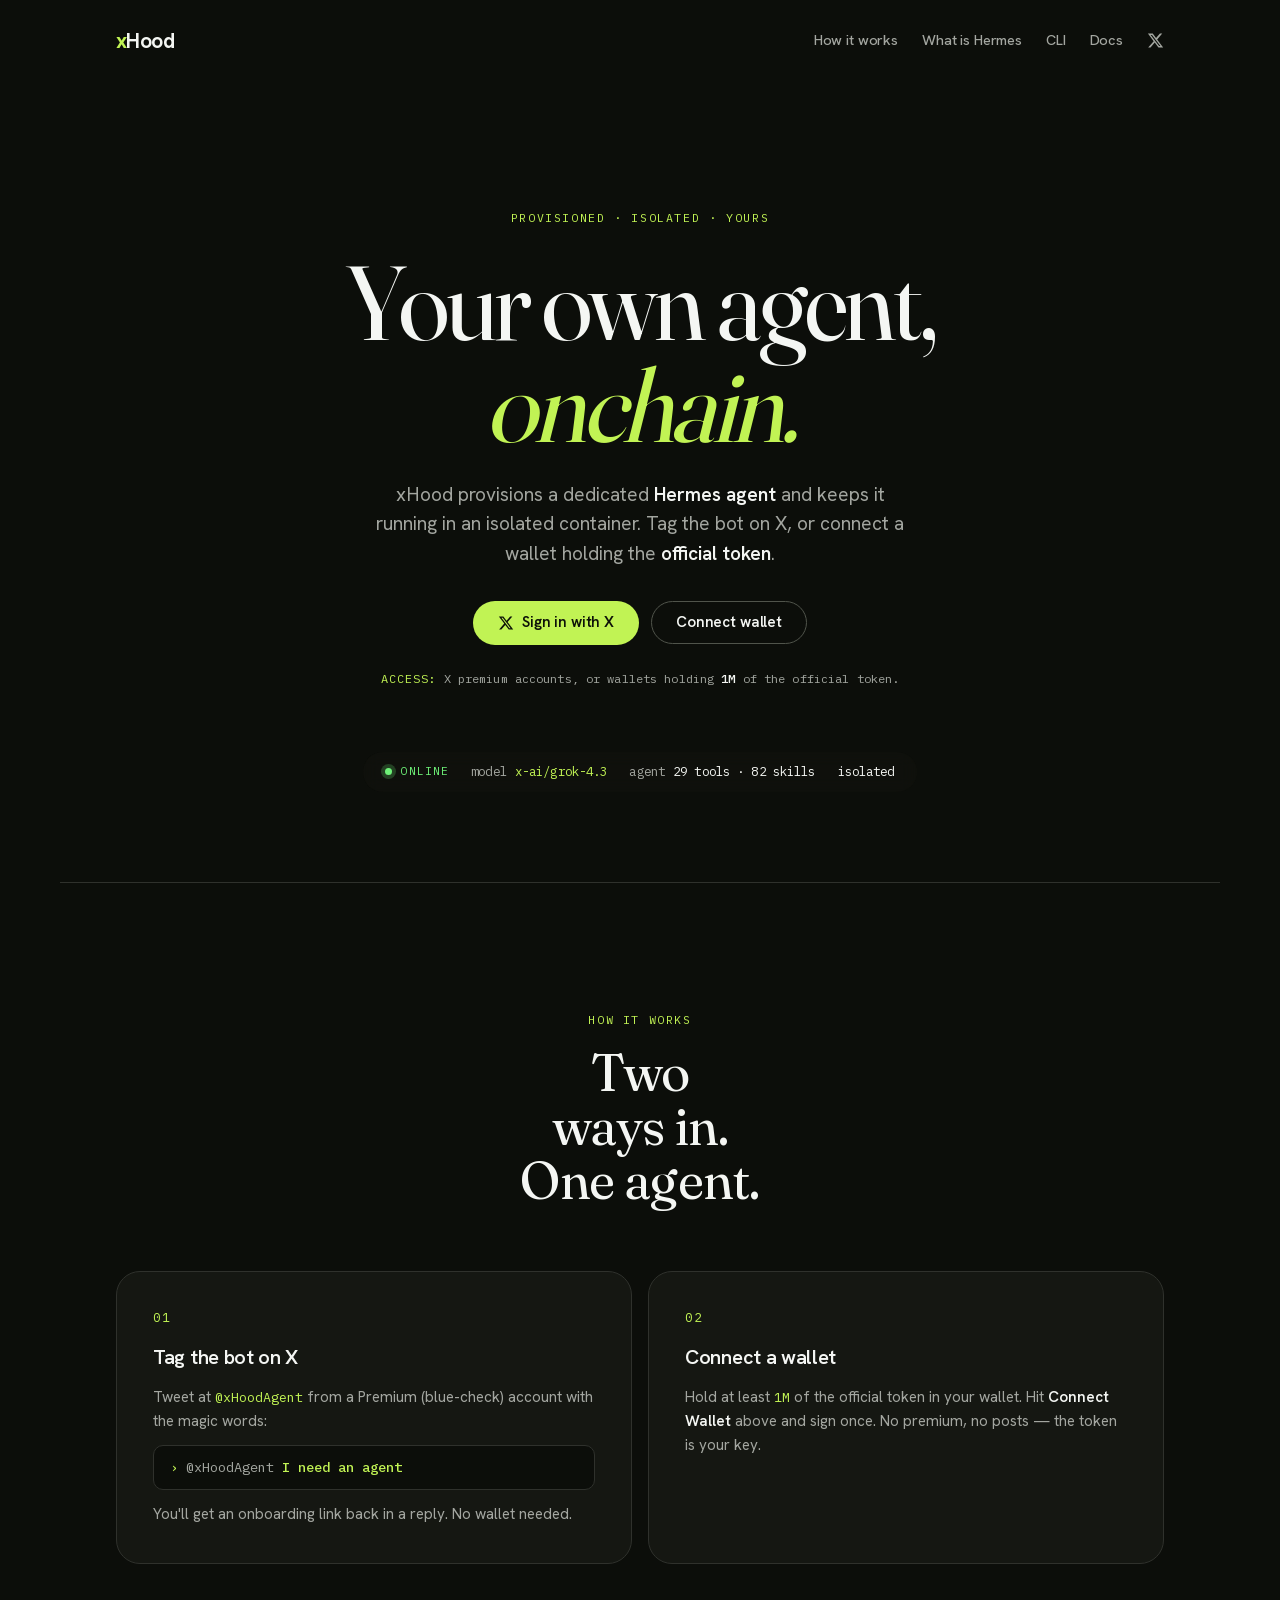
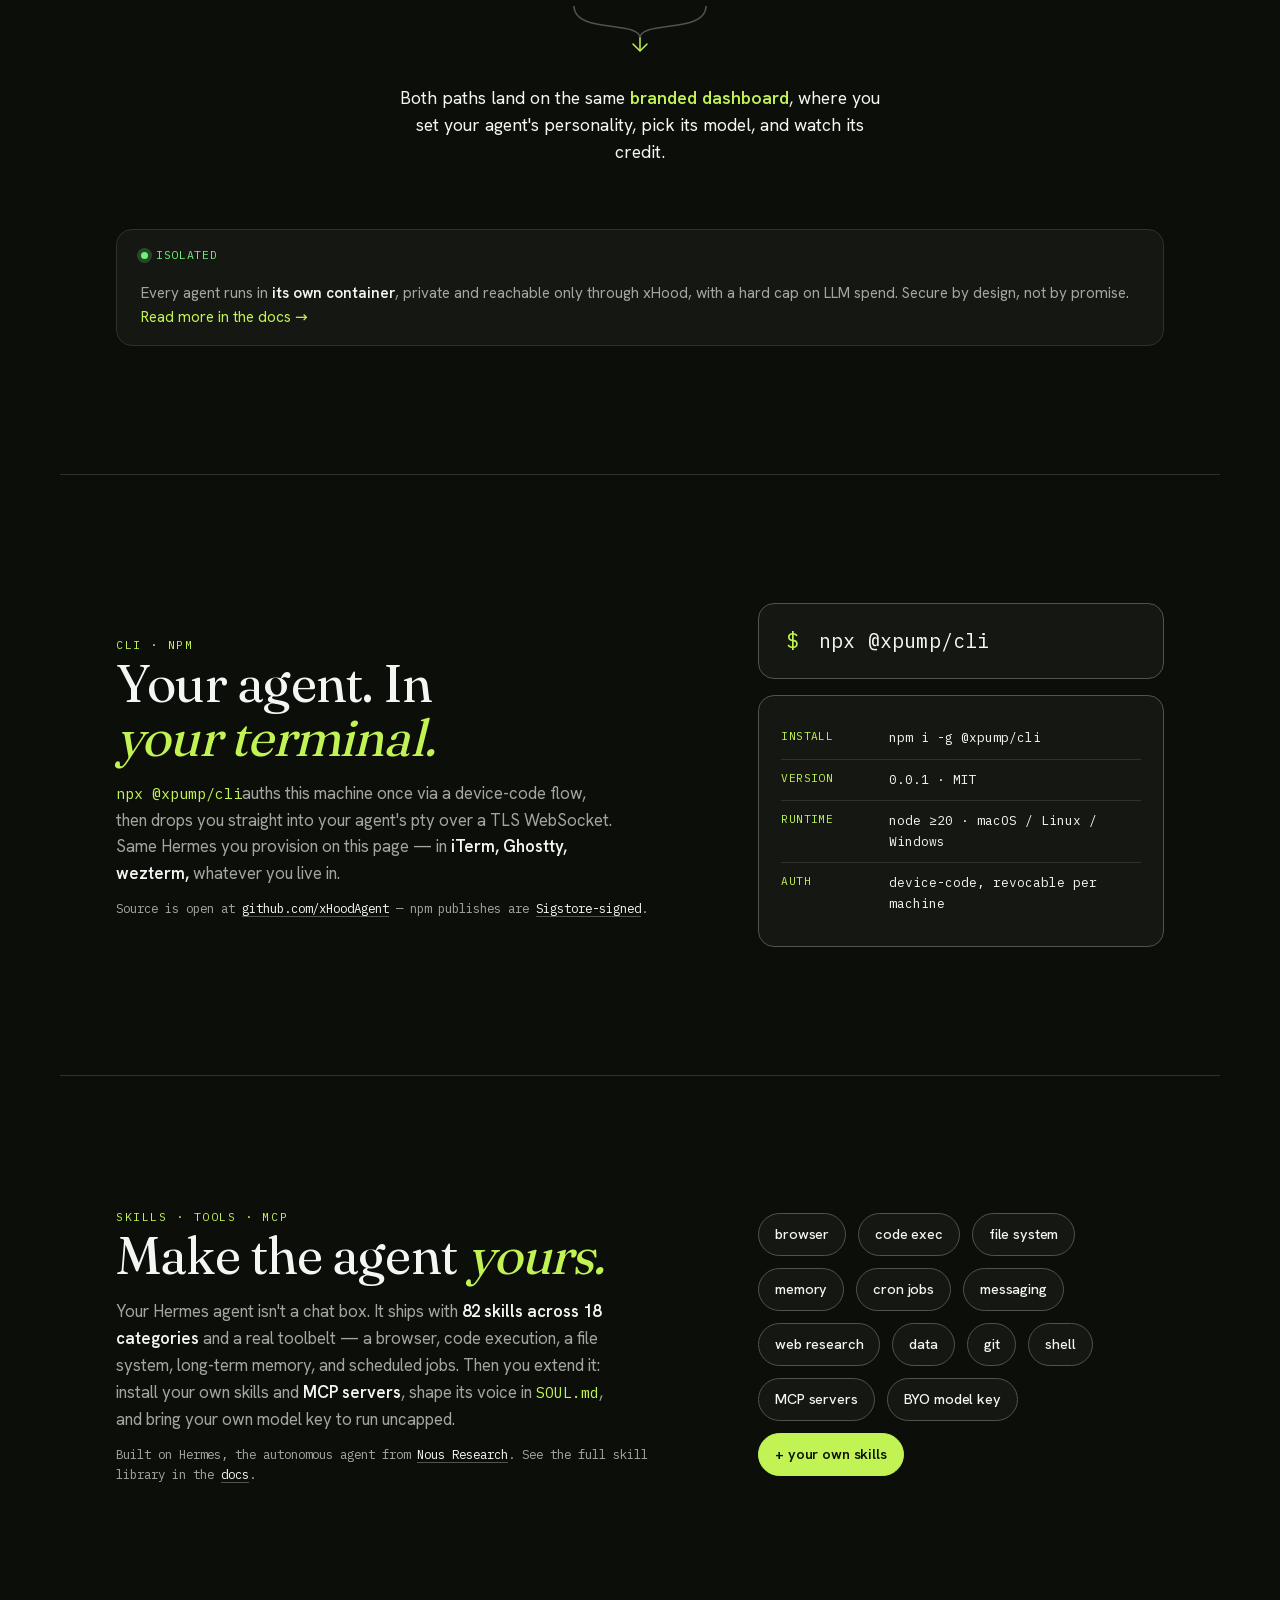
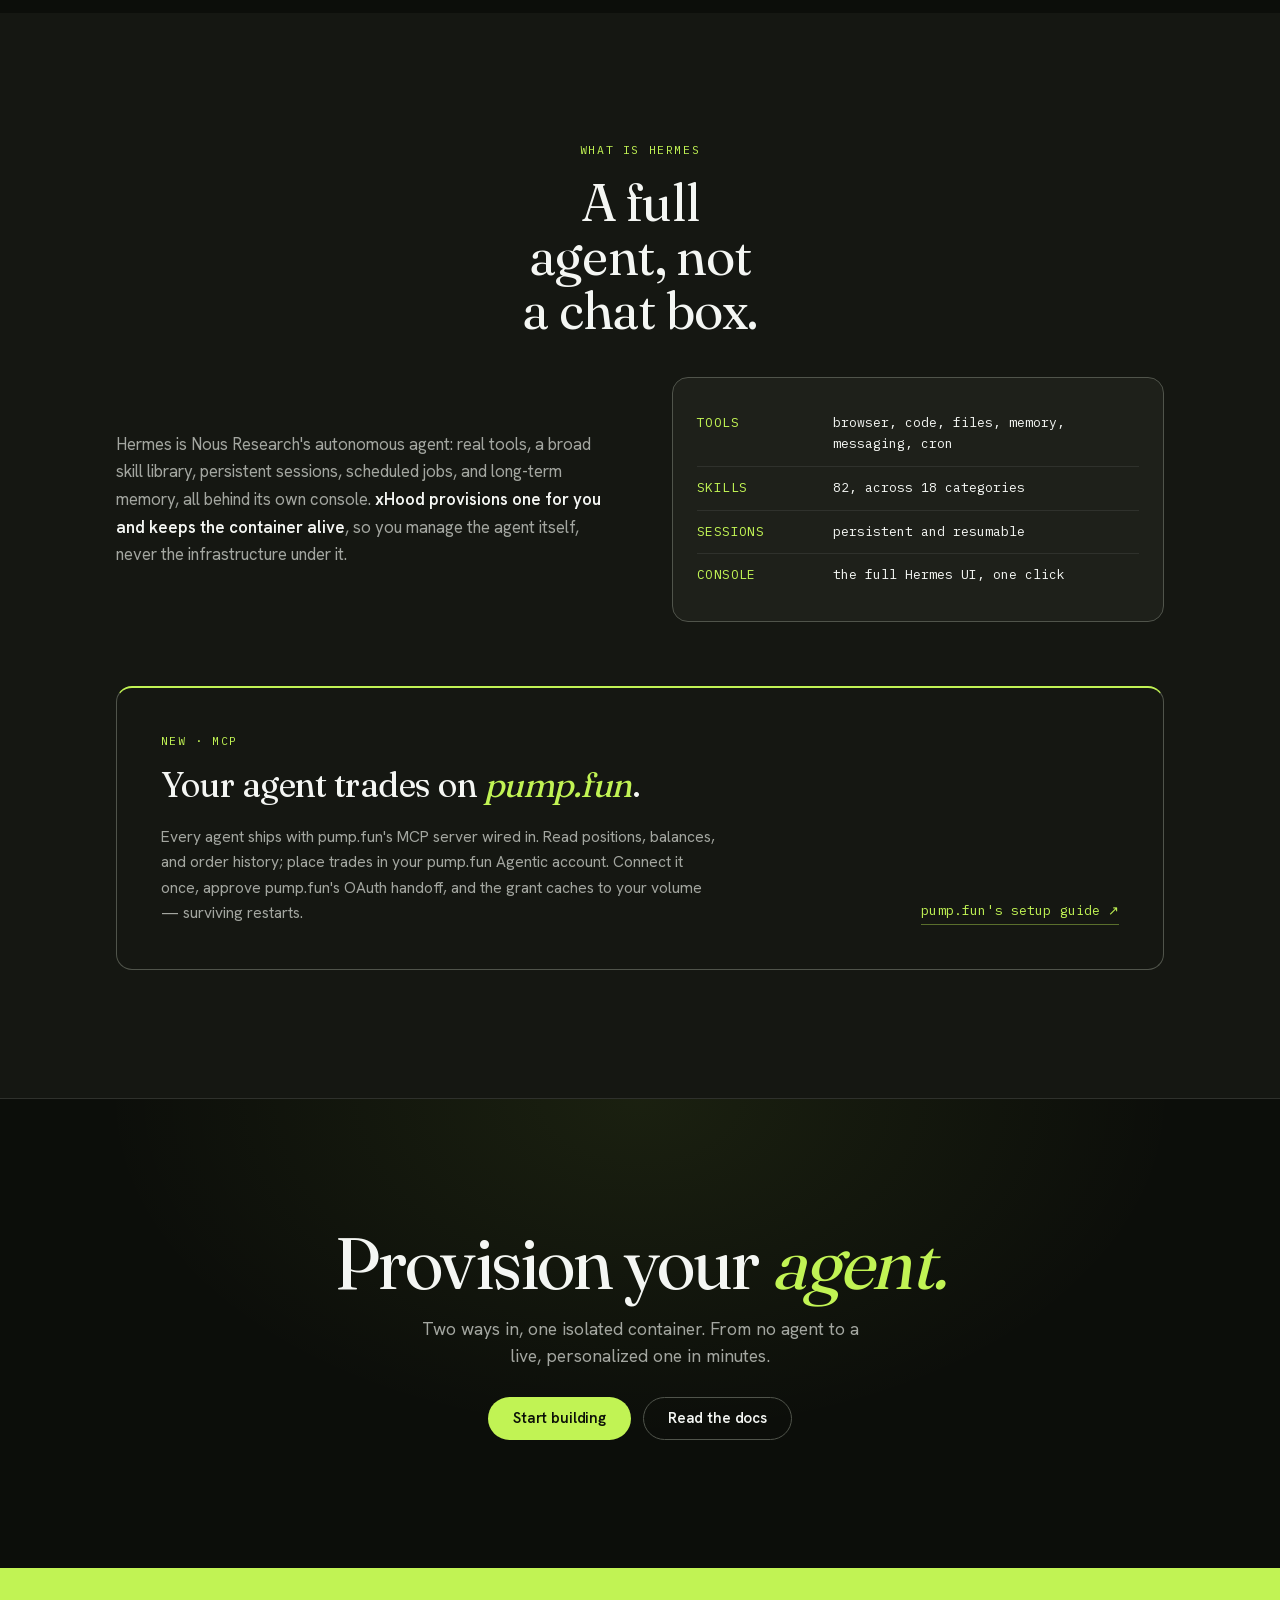
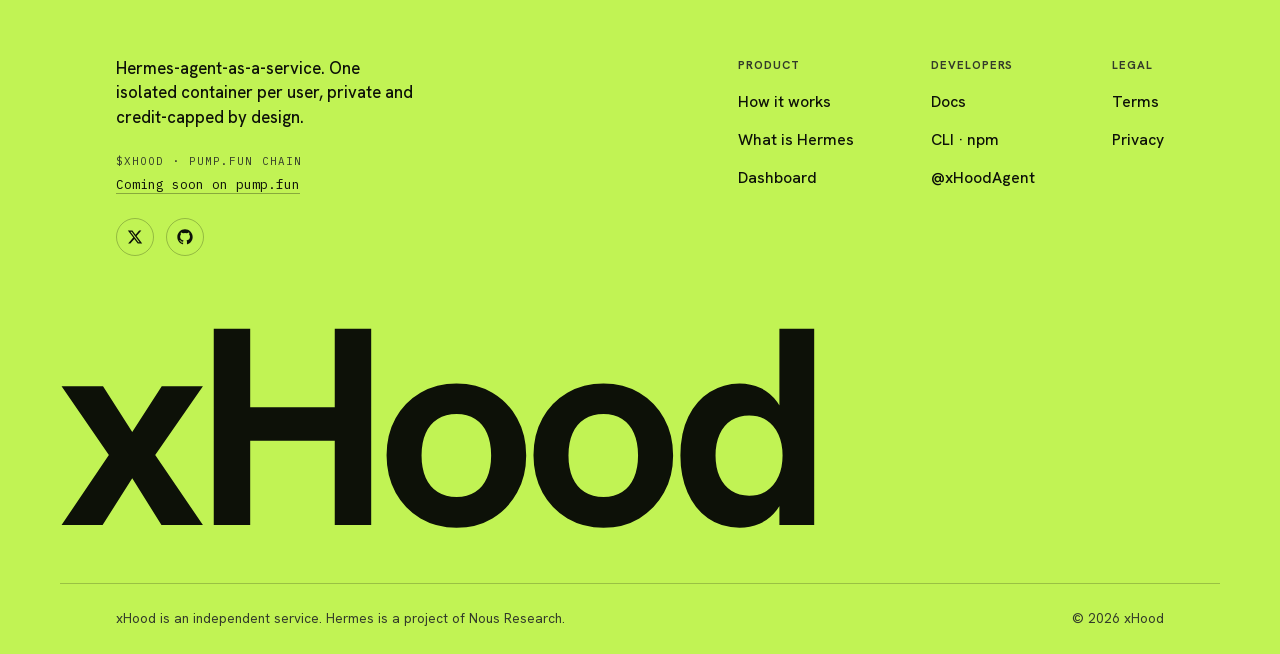
==== commit 497c1759: "Swap index.html and docs.html (they were reversed by scraper)" ====
--- a/index.html
+++ b/index.html
@@ -1,2 +1 @@
-<!DOCTYPE html><html lang="en" class="fraunces_7877c915-module__ORk6FW__variable hanken_grotesk_c3f95356-module__YCJwva__variable ibm_plex_mono_eeb4082b-module__5ENv4W__variable"><head><meta charSet="utf-8"><meta name="viewport" content="width=device-width, initial-scale=1"><link rel="preload" href="/_next/static/media/99e609270109b47d-s.p.16-z~2sp29ex6.woff2" as="font" crossorigin type="font/woff2"><link rel="preload" href="/_next/static/media/b67966e0b83b2cd0-s.p.04y9-s23ppywx.woff2" as="font" crossorigin type="font/woff2"><link rel="preload" href="/_next/static/media/c47649aa31f9e140-s.p.11uo_35nso9mn.woff2" as="font" crossorigin type="font/woff2"><link rel="preload" href="/_next/static/media/effe91970fc4db64-s.p.07ig5l8azj~hy.woff2" as="font" crossorigin type="font/woff2"><link rel="stylesheet" href="css/15z-kvc1j~0s2.css" data-precedence="next"><link rel="stylesheet" href="css/0jdm92vl4ps-e.css" data-precedence="next"><link rel="preload" as="script" fetchPriority="low" href="/_next/static/chunks/0~ym82pzuef0z.js"><script src="js/059yqiix4e8j8.js" async></script><script src="js/0x2_.f074g_5o.js" async></script><script src="js/0u0w.6p2kfwnw.js" async></script><script src="js/turbopack-0o85m4tms6i-5.js" async></script><script src="js/0_ber90-2-uiv.js" async></script><script src="js/0--7wq-l3jjgy.js" async></script><script src="js/02c.lx4oawe0h.js" async></script><script src="js/0m6~-lcce_hmq.js" async></script><meta name="next-size-adjust" content><title>Docs — xHood</title><meta name="description" content="How xHood works: onboarding, your agent, security and isolation, and FAQs."><link rel="icon" href="images/favicon.png"><link rel="apple-touch-icon" href="images/apple-touch-icon.png"><script src="js/03~yq9q893hmn.js" noModule></script></head><body><div hidden><!--$--><!--/$--></div><div class="docs-module____pzCG__page"><header class="docs-module____pzCG__shell docs-module____pzCG__header"><a class="docs-module____pzCG__brand" href="/"><b>x</b>Hood</a><nav class="docs-module____pzCG__nav"><a class="docs-module____pzCG__navLink" href="/#how">How it works</a><a class="docs-module____pzCG__navLink" href="/#what">What is Hermes</a><a class="docs-module____pzCG__navLink docs-module____pzCG__navActive" href="/docs">Docs</a><a class="docs-module____pzCG__iconLink" href="https://x.com/xHoodAgent" target="_blank" rel="noreferrer" aria-label="xHood on X"><svg viewBox="0 0 24 24" aria-hidden="true" fill="currentColor"><path d="M18.244 2.25h3.308l-7.227 8.26 8.502 11.24H16.17l-5.214-6.817L4.99 21.75H1.68l7.73-8.835L1.254 2.25H8.08l4.713 6.231zm-1.161 17.52h1.833L7.084 4.126H5.117z"/></svg></a></nav></header><div class="docs-module____pzCG__shell docs-module____pzCG__docHead"><span class="docs-module____pzCG__eyebrow">Documentation</span><h1 class="docs-module____pzCG__title">How xHood works</h1><p class="docs-module____pzCG__lede">xHood provisions a private <strong>Hermes agent</strong> for you and keeps the container alive — so you spend time on the agent, not on the box it runs on. This page is the short, plain-English tour: what it does, how to get in, and how it stays safe.</p></div><div class="docs-module____pzCG__shell docs-module____pzCG__layout"><aside class="docs-module____pzCG__toc" aria-label="Table of contents"><span class="docs-module____pzCG__tocLabel">Contents</span><ul class="docs-module____pzCG__tocList"><li><a class="docs-module____pzCG__tocLink" href="#overview">01 · Overview</a></li><li><a class="docs-module____pzCG__tocLink" href="#getting-started">02 · Getting started</a></li><li><a class="docs-module____pzCG__tocLink" href="#your-agent">03 · Your agent</a></li><li><a class="docs-module____pzCG__tocLink" href="#personality">04 · Personality</a></li><li><a class="docs-module____pzCG__tocLink" href="#models-credit">05 · Models &amp; credit</a></li><li><a class="docs-module____pzCG__tocLink" href="#tiers">06 · Token tiers</a></li><li><a class="docs-module____pzCG__tocLink" href="#snapshots">07 · Snapshots &amp; backups</a></li><li><a class="docs-module____pzCG__tocLink" href="#migration">08 · Region migration</a></li><li><a class="docs-module____pzCG__tocLink" href="#pro-workdir">09 · Pro workdir</a></li><li><a class="docs-module____pzCG__tocLink" href="#cli">10 · CLI (npm)</a></li><li><a class="docs-module____pzCG__tocLink" href="#security">11 · Security &amp; isolation</a></li><li><a class="docs-module____pzCG__tocLink" href="#privacy">12 · What we store</a></li><li><a class="docs-module____pzCG__tocLink" href="#faq">13 · FAQ</a></li></ul><div class="docs-module____pzCG__tocFoot"><a class="docs-module____pzCG__tocFootLink" href="/">← Back to landing</a></div></aside><main class="docs-module____pzCG__main"><section id="overview" class="docs-module____pzCG__section"><span class="docs-module____pzCG__sectionNum">01</span><h2 class="docs-module____pzCG__h2">Overview</h2><p>xHood runs <strong>Hermes</strong>, an autonomous agent from Nous Research, as a managed service. When you sign in, we provision one Hermes for you, in its own container, and you talk to it through a branded dashboard and console.</p><p>You don&#x27;t set up a server. You don&#x27;t mind a queue. You don&#x27;t patch a runtime. You arrive, your agent is there, and it stays there.</p><p>Getting in is gated two ways: an X Premium account, or holding the<!-- --> <!-- -->$xHOOD<!-- --> token on <strong>pump.fun Chain</strong>, the EVM Layer-2 the project runs on. How much you hold also sets your tier, and LLM credit is topped up in USDG on that same chain.</p><div class="docs-module____pzCG__callout"><span class="docs-module____pzCG__calloutLabel">One line</span><span class="docs-module____pzCG__calloutText">One agent per user, kept private, with a hard cap on what it can spend on a language model.</span></div></section><section id="getting-started" class="docs-module____pzCG__section"><span class="docs-module____pzCG__sectionNum">02</span><h2 class="docs-module____pzCG__h2">Getting started</h2><p>Two onboarding paths, the same outcome. Pick whichever you already have.</p><div class="docs-module____pzCG__paths"><div class="docs-module____pzCG__path"><h3 class="docs-module____pzCG__h3">A · Tag the bot on X</h3><p>From a Premium (blue-check) account, tweet at the bot with the magic words:</p><pre class="docs-module____pzCG__snippet"><span class="docs-module____pzCG__snipHandle">@<!-- -->xHoodAgent</span> <span class="docs-module____pzCG__snipCmd">I need an agent</span></pre><p>You&#x27;ll get an onboarding link as a reply. Open it, finish the sign-in, and your agent is provisioned. No wallet required.</p></div><div class="docs-module____pzCG__path"><h3 class="docs-module____pzCG__h3">B · Connect a wallet</h3><p>Hold at least <code>1M</code> of <!-- -->$xHOOD<!-- --> <!-- -->in a wallet on <b>pump.fun Chain</b>, hit<!-- --> <b>Connect Wallet</b> <!-- -->on the landing page, and sign once. The token is your key — there&#x27;s no premium check.</p><p class="docs-module____pzCG__muted">We never move or touch your tokens. Signing is a pure-message signature; nothing leaves your wallet.</p></div></div><p>Either way, you land on the same dashboard with the same agent underneath. Switching paths later is fine — the agent stays yours.</p></section><section id="your-agent" class="docs-module____pzCG__section"><span class="docs-module____pzCG__sectionNum">03</span><h2 class="docs-module____pzCG__h2">Your agent</h2><p>Hermes is not a chat box. It&#x27;s a full autonomous agent with real tools and a deep skill library. From the dashboard you open its console and put it to work on multi-step tasks.</p><div class="docs-module____pzCG__specFrame"><div class="docs-module____pzCG__specRow"><span class="docs-module____pzCG__specKey">TOOLS</span><span class="docs-module____pzCG__specVal">browser, code, files, memory, messaging, cron</span></div><div class="docs-module____pzCG__specRow"><span class="docs-module____pzCG__specKey">SKILLS</span><span class="docs-module____pzCG__specVal">82, across 18 categories</span></div><div class="docs-module____pzCG__specRow"><span class="docs-module____pzCG__specKey">SESSIONS</span><span class="docs-module____pzCG__specVal">persistent &amp; resumable</span></div><div class="docs-module____pzCG__specRow"><span class="docs-module____pzCG__specKey">JOBS</span><span class="docs-module____pzCG__specVal">scheduled, recurring</span></div><div class="docs-module____pzCG__specRow"><span class="docs-module____pzCG__specKey">MEMORY</span><span class="docs-module____pzCG__specVal">long-term, per-agent</span></div></div><p class="docs-module____pzCG__muted">Hermes is a project of Nous Research. xHood is the managed provisioning layer; the agent itself is open and documented.</p></section><section id="personality" class="docs-module____pzCG__section"><span class="docs-module____pzCG__sectionNum">04</span><h2 class="docs-module____pzCG__h2">Personality (<code>SOUL.md</code>)</h2><p>Your agent&#x27;s personality lives in one editable file called<!-- --> <code>SOUL.md</code>. It&#x27;s plain Markdown: a voice, a few rules, things it cares about. You can edit it any time from the dashboard, and the agent reflects the change immediately.</p><p>We also offer a one-click suggestion that drafts a<!-- --> <code>SOUL.md</code>from your X profile, so a new agent doesn&#x27;t start blank. You always edit the result before saving.</p></section><section id="models-credit" class="docs-module____pzCG__section"><span class="docs-module____pzCG__sectionNum">05</span><h2 class="docs-module____pzCG__h2">Models &amp; credit</h2><p>Your agent talks to a language model through a per-agent key that we mint for you. The key carries a <strong>credit cap</strong> <!-- -->— a hard ceiling on what it can ever spend. If the agent runs up against it, it stops. There is no surprise bill, because there is no bill that can grow past the cap.</p><p>Inside that cap, you pick the model from the dashboard. The credit readout in your account is the live number, not a monthly estimate.</p><div class="docs-module____pzCG__callout"><span class="docs-module____pzCG__calloutLabel">Cap, plainly</span><span class="docs-module____pzCG__calloutText">One key, one cap, one agent. The key can&#x27;t spend more than its cap. The cap can&#x27;t be raised silently.</span></div></section><section id="tiers" class="docs-module____pzCG__section"><span class="docs-module____pzCG__sectionNum">06</span><h2 class="docs-module____pzCG__h2">Token tiers</h2><p>Holding more <!-- -->$xHOOD<!-- --> unlocks extra agent infrastructure on top of the base provisioning. There is nothing to stake and nothing to lock: xHood reads your token balance on<!-- --> <strong>pump.fun Chain</strong> and gates features on the amount you hold. Clear a threshold and the tier is live; the tokens stay in your wallet the whole time.</p><div class="docs-module____pzCG__specFrame"><div class="docs-module____pzCG__specRow"><span class="docs-module____pzCG__specKey">Snapshots</span><span class="docs-module____pzCG__specVal">Hold <!-- -->1M<!-- --> <!-- -->$xHOOD<!-- -->· back up &amp; restore agent state</span></div><div class="docs-module____pzCG__specRow"><span class="docs-module____pzCG__specKey">Region migration</span><span class="docs-module____pzCG__specVal">Hold <!-- -->3M<!-- --> <!-- -->$xHOOD<!-- --> · move your agent across server zones</span></div><div class="docs-module____pzCG__specRow"><span class="docs-module____pzCG__specKey">Pro workdir</span><span class="docs-module____pzCG__specVal">Hold <!-- -->7M<!-- --> <!-- -->$xHOOD<!-- --> · 10 GB disk vs 2 GB free</span></div></div><p>Thresholds are set by the operator (each tier defaults to a multiple of the <!-- -->1M<!-- --> <!-- -->$xHOOD<!-- --> <!-- -->base gate: ×1 for snapshots, ×3 for migration, ×7 for pro workdir). Your live standing against them always shows in the dashboard.</p><h3 class="docs-module____pzCG__h3">How tiers behave</h3><ul class="docs-module____pzCG__bullets"><li><b>Live balance.</b> Tiers read your on-chain <!-- -->$xHOOD<!-- --> <!-- -->balance at provision time and whenever you use a gated feature. Buy and hold more to move up.</li><li><b>No lock-up.</b> The tokens never leave your wallet and are never escrowed. Holding the balance is the whole mechanism.</li><li><b>Grace window.</b> <!-- -->A dip below a threshold reverts the tier on the next check. Buying up is recognized on the next check too.</li><li><b>Soft downgrade.</b> When a tier does revert, your data is preserved: snapshots stay in storage until retention prunes them, and Pro-workdir files above the free cap become read-only rather than deleted. Clear the threshold again and the tier comes back.</li></ul><div class="docs-module____pzCG__callout"><span class="docs-module____pzCG__calloutLabel">Custody</span><span class="docs-module____pzCG__calloutText">xHood never touches your tokens. We only read your public balance on pump.fun Chain to gate features. Nothing is locked, staked, or transferred.</span></div></section><section id="snapshots" class="docs-module____pzCG__section"><span class="docs-module____pzCG__sectionNum">07</span><h2 class="docs-module____pzCG__h2">Snapshots &amp; backups</h2><p>Tier 1 unlocks <strong>snapshots</strong>. A snapshot is a point-in-time backup of your agent&#x27;s workdir (the contents of <code>~/.hermes</code> in the container). The container compresses the workdir to tar.zst, encrypts it with a per-snapshot key, and uploads the ciphertext to Cloudflare R2. The encryption key is wrapped by the xHood key vault before being stored in the database, so reading R2 alone yields ciphertext and reading the database alone yields wrapped keys with no way to decrypt them. Both are needed for a restore.</p><p>From the dashboard:</p><ul class="docs-module____pzCG__bullets"><li><b>Create.</b> Optional label. If left blank, the snapshot is auto-named<!-- --> <code>{handle}-{YYYYMMDD-HHmm}</code> for easy reference.</li><li><b>Restore.</b> Stops the agent, replaces the workdir from the snapshot, restarts. One restore at a time per agent; the dashboard shows progress.</li><li><b>Delete.</b> Removes the snapshot from R2 and the index.</li></ul><p>Retention is operator-configured. A daily sweep prunes anything over the per-user cap (oldest snapshots evicted first) and anything past the retention horizon. The dashboard surfaces both values inline next to the panel header.</p><div class="docs-module____pzCG__callout"><span class="docs-module____pzCG__calloutLabel">Where they live</span><span class="docs-module____pzCG__calloutText">One encrypted object per snapshot, namespaced by agent id. xHood never stores R2 credentials on the agent host; the snapshot container streams to a presigned URL with a short TTL. R2 access alone — by Cloudflare staff, stolen credentials, or compelled disclosure — yields ciphertext only.</span></div></section><section id="migration" class="docs-module____pzCG__section"><span class="docs-module____pzCG__sectionNum">08</span><h2 class="docs-module____pzCG__h2">Region migration</h2><p>Tier 2 unlocks <strong>region migration</strong>: move your agent between <!-- -->$xHOOD<!-- --> regions (currently EU, USA West, Asia Pacific). Under the hood, the migration uses the snapshot pipeline: snapshot the workdir, provision a fresh container in the destination, restore the encrypted archive, deprovision the source.</p><p>The agent is unreachable for the duration (typically under a minute on a default-sized workdir). Existing snapshots are region-agnostic and remain available throughout.</p><div class="docs-module____pzCG__callout"><span class="docs-module____pzCG__calloutLabel">What you keep</span><span class="docs-module____pzCG__calloutText">Workdir, SOUL.md, OpenRouter credit budget, container settings. The OpenRouter key is rotated on the destination (and the old key revoked on commit) so a single host compromise can&#x27;t outlive the migration.</span></div></section><section id="pro-workdir" class="docs-module____pzCG__section"><span class="docs-module____pzCG__sectionNum">09</span><h2 class="docs-module____pzCG__h2">Pro workdir</h2><p>Free agents get a <strong>2 GB</strong> workdir. The Pro workdir tier raises the cap to <strong>10 GB</strong>. The cap is enforced at the filesystem layer via XFS project quotas, so writes past the limit fail with <code>ENOSPC</code> rather than eating into the host. Existing files survive a downgrade; new writes above the free cap are blocked until you delete files or hold enough to restore the tier.</p><p>Current usage shows on the agent panel as<!-- --> <code>used / cap</code> with a thin progress indicator. The measurement runs every 30 minutes; the dashboard reads the cached value, so the number lags slightly behind on-disk reality.</p><div class="docs-module____pzCG__callout"><span class="docs-module____pzCG__calloutLabel">Dropping below the tier</span><span class="docs-module____pzCG__calloutText">If your balance falls below the Pro threshold, the cap reverts to the free 2 GB<!-- --> on the next quota check<!-- -->. Existing files are never deleted, but writes above the free cap are blocked until you hold enough <!-- -->$xHOOD<!-- --> again.</span></div></section><section id="cli" class="docs-module____pzCG__section"><span class="docs-module____pzCG__sectionNum">10</span><h2 class="docs-module____pzCG__h2">CLI (npm)</h2><p>The browser dashboard is one way in. If you live in a terminal, install <code>@xpump/cli</code>and your agent&#x27;s pty becomes a window in iTerm/Ghostty/wezterm — same Hermes, same session history, just no browser tab.</p><pre class="docs-module____pzCG__code">npm i -g @xpump/cli
-xpump</pre><p>First run prints a short code and opens your browser to<!-- --> <code>/cli/authorize</code>. Confirm it matches the terminal, click Authorize, and the CLI drops you into your agent. The token it stores at<!-- --> <code>~/.config/xpump/credentials.json</code> is<!-- --> <strong>long-lived but revocable</strong> — see the CLI panel on the dashboard for the list of authorized machines.</p><p>Subcommands:</p><ul class="docs-module____pzCG__bullets"><li><code>xpump</code> — auth-if-needed, then drop into the terminal session. The default.</li><li><code>xpump whoami</code> — show signed-in user + agent status.</li><li><code>xpump logout</code>— revoke this machine&#x27;s token server-side and forget it locally.</li></ul><p class="docs-module____pzCG__muted">Open source at<!-- --> <a class="docs-module____pzCG__inline" href="https://github.com/xHoodAgent" target="_blank" rel="noreferrer">github.com/xHoodAgent</a> — <!-- -->npm publishes are Sigstore-signed; verify with<!-- --> <code>npm audit signatures</code>.</p></section><section id="security" class="docs-module____pzCG__section"><span class="docs-module____pzCG__sectionNum">11</span><h2 class="docs-module____pzCG__h2">Security &amp; isolation</h2><p>Isolation is the pitch and the implementation. Here are the guarantees in plain language:</p><ul class="docs-module____pzCG__bullets"><li><b>One container per user.</b> Your agent runs in its own container, with its own filesystem and its own memory. No shared process, no shared state, no neighbor.</li><li><b>Reachable only through xHood.</b> The container has no public port. Every request to it passes our authenticated front door, which checks that the caller is you.</li><li><b>Hibernated when idle.</b>If you aren&#x27;t using it, it stops. It comes back the moment you do. Nothing runs in the background it wasn&#x27;t asked to.</li><li><b>Capped LLM spend.</b>The model key tied to your agent has a hard credit ceiling. A runaway loop can&#x27;t cost more than the cap.</li><li><b>Sealed secrets.</b>Anything sensitive your agent uses (model key, integrations) is encrypted before it&#x27;s stored, with the encryption key held outside the agent box. The agent box itself holds no application secrets at rest.</li><li><b>No wallet custody.</b> Wallet onboarding is a signature on a one-time message. We never see, hold, or move your tokens.</li></ul><div class="docs-module____pzCG__callout"><span class="docs-module____pzCG__calloutLabel">Posture</span><span class="docs-module____pzCG__calloutText">Secure by structure, not by promise: one user, one container, one capped key, one authenticated path in.</span></div></section><section id="privacy" class="docs-module____pzCG__section"><span class="docs-module____pzCG__sectionNum">12</span><h2 class="docs-module____pzCG__h2">What we store</h2><p>The short list. Nothing more than the service needs:</p><div class="docs-module____pzCG__specFrame"><div class="docs-module____pzCG__specRow"><span class="docs-module____pzCG__specKey">IDENTITY</span><span class="docs-module____pzCG__specVal">your X handle / wallet address — to know it&#x27;s you</span></div><div class="docs-module____pzCG__specRow"><span class="docs-module____pzCG__specKey">AGENT</span><span class="docs-module____pzCG__specVal">container id, status, model choice, credit usage</span></div><div class="docs-module____pzCG__specRow"><span class="docs-module____pzCG__specKey">SOUL.md</span><span class="docs-module____pzCG__specVal">your agent&#x27;s personality, as you wrote it</span></div><div class="docs-module____pzCG__specRow"><span class="docs-module____pzCG__specKey">SECRETS</span><span class="docs-module____pzCG__specVal">encrypted at rest; readable only by your agent</span></div><div class="docs-module____pzCG__specRow"><span class="docs-module____pzCG__specKey">NEVER</span><span class="docs-module____pzCG__specVal">wallet keys, seed phrases, your tokens</span></div></div><p class="docs-module____pzCG__muted">Conversation content lives inside your agent&#x27;s own memory, under your account. Deleting the agent removes it with the container.</p></section><section id="faq" class="docs-module____pzCG__section"><span class="docs-module____pzCG__sectionNum">13</span><h2 class="docs-module____pzCG__h2">FAQ</h2><div class="docs-module____pzCG__qa"><h3 class="docs-module____pzCG__q">Do I need both X and a wallet?</h3><p class="docs-module____pzCG__a">No. Either path on its own is enough. You can also link the other one later from the dashboard.</p></div><div class="docs-module____pzCG__qa"><h3 class="docs-module____pzCG__q">Where does the agent actually run?</h3><p class="docs-module____pzCG__a">In its own container, on infrastructure we manage. The container is private and reachable only through xHood. We don&#x27;t share the agent box with your data plane.</p></div><div class="docs-module____pzCG__qa"><h3 class="docs-module____pzCG__q">Can the agent spend money I didn&#x27;t approve?</h3><p class="docs-module____pzCG__a">No. The model key has a hard credit cap. Outside that, the agent has no payment instrument; it can&#x27;t reach for one.</p></div><div class="docs-module____pzCG__qa"><h3 class="docs-module____pzCG__q">What happens if I sell the access token?</h3><p class="docs-module____pzCG__a">Wallet-gated access is re-verified periodically. Selling below the threshold removes access on the next check; your agent state is preserved if you come back above it.</p></div><div class="docs-module____pzCG__qa"><h3 class="docs-module____pzCG__q">Can I delete my agent?</h3><p class="docs-module____pzCG__a">Yes — from the dashboard. Deleting removes the container, its memory, and the stored secrets. There is no soft-delete.</p></div><div class="docs-module____pzCG__qa"><h3 class="docs-module____pzCG__q">Is Hermes the same as Claude / GPT?</h3><p class="docs-module____pzCG__a">No. Hermes is its own agent from Nous Research. It can speak to a model of your choice (GPT, Claude, Grok, open-weights), but the agent — its tools, memory, skills, console — is Hermes.</p></div><div class="docs-module____pzCG__qa"><h3 class="docs-module____pzCG__q">How do the tiers work?</h3><p class="docs-module____pzCG__a">Holding <!-- -->$xHOOD<!-- --> unlocks base provisioning; holding more unlocks the premium tiers: snapshots, region migration, pro workdir. It is all read from your live balance on pump.fun Chain — nothing to stake or lock.</p></div><div class="docs-module____pzCG__qa"><h3 class="docs-module____pzCG__q">Can xHood touch my tokens?</h3><p class="docs-module____pzCG__a">No. xHood only reads your public balance on pump.fun Chain to gate features; we never take custody, sign on your behalf, or move the tokens.</p></div><div class="docs-module____pzCG__qa"><h3 class="docs-module____pzCG__q">What happens to my snapshots if I drop below the tier?</h3><p class="docs-module____pzCG__a">The snapshots themselves stay in R2 until the retention sweep prunes them. You lose the ability to create or restore until your balance clears the tier threshold again.</p></div><div class="docs-module____pzCG__qa"><h3 class="docs-module____pzCG__q">What happens to my files when I drop from Pro back to free?</h3><p class="docs-module____pzCG__a">Existing files stay on disk and remain readable. New writes that would push the workdir above 2 GB get rejected with<!-- --> <code>ENOSPC</code>. Delete files to free room, or hold more tokens to restore the 10 GB cap.</p></div><div class="docs-module____pzCG__qa"><h3 class="docs-module____pzCG__q">What happens to my agent during a migration?</h3><p class="docs-module____pzCG__a">The dashboard shows a &quot;migrating&quot; banner; the agent is unreachable while the workdir transfers to the new region. Typical duration is under a minute on a default-sized workdir. Snapshots, SOUL.md, model choice, and credit budget are all preserved.</p></div></section><div class="docs-module____pzCG__bottomCta"><a class="btn btn--primary" href="/">Start now</a><a class="btn btn--ghost" href="/#how">See onboarding paths</a></div></main></div><footer class="docs-module____pzCG__shell docs-module____pzCG__footer"><span>xHood is an independent service. Hermes is a project of Nous Research.</span><span><a class="docs-module____pzCG__inline" href="/terms">Terms</a> · <a class="docs-module____pzCG__inline" href="/privacy">Privacy</a> · © <!-- -->2026<!-- --> xHood</span></footer></div><!--$--><!--/$--><script src="js/0~ym82pzuef0z.js" id="_R_" async></script><script>(self.__next_f=self.__next_f||[]).push([0])</script><script>self.__next_f.push([1,"1:\"$Sreact.fragment\"\n2:I[902268,[\"/_next/static/chunks/0_ber90-2-uiv.js\",\"/_next/static/chunks/0--7wq-l3jjgy.js\",\"/_next/static/chunks/02c.lx4oawe0h.js\",\"/_next/static/chunks/0m6~-lcce_hmq.js\"],\"Providers\"]\n3:I[876555,[\"/_next/static/chunks/0_ber90-2-uiv.js\",\"/_next/static/chunks/0--7wq-l3jjgy.js\",\"/_next/static/chunks/02c.lx4oawe0h.js\",\"/_next/static/chunks/0m6~-lcce_hmq.js\"],\"default\"]\n4:I[476314,[\"/_next/static/chunks/0_ber90-2-uiv.js\",\"/_next/static/chunks/0--7wq-l3jjgy.js\",\"/_next/static/chunks/02c.lx4oawe0h.js\",\"/_next/static/chunks/0m6~-lcce_hmq.js\"],\"default\"]\nc:I[642761,[\"/_next/static/chunks/0_ber90-2-uiv.js\",\"/_next/static/chunks/0--7wq-l3jjgy.js\",\"/_next/static/chunks/02c.lx4oawe0h.js\",\"/_next/static/chunks/0m6~-lcce_hmq.js\"],\"default\",1]\n:HL[\"/_next/static/chunks/15z-kvc1j~0s2.css\",\"style\"]\n:HL[\"/_next/static/media/99e609270109b47d-s.p.16-z~2sp29ex6.woff2\",\"font\",{\"crossOrigin\":\"\",\"type\":\"font/woff2\"}]\n:HL[\"/_next/static/media/b67966e0b83b2cd0-s.p.04y9-s23ppywx.woff2\",\"font\",{\"crossOrigin\":\"\",\"type\":\"font/woff2\"}]\n:HL[\"/_next/static/media/c47649aa31f9e140-s.p.11uo_35nso9mn.woff2\",\"font\",{\"crossOrigin\":\"\",\"type\":\"font/woff2\"}]\n:HL[\"/_next/static/media/effe91970fc4db64-s.p.07ig5l8azj~hy.woff2\",\"font\",{\"crossOrigin\":\"\",\"type\":\"font/woff2\"}]\n:HL[\"/_next/static/chunks/0jdm92vl4ps-e.css\",\"style\"]\n"])</script><script>self.__next_f.push([1,"0:{\"P\":null,\"c\":[\"\",\"docs\"],\"q\":\"\",\"i\":false,\"f\":[[[\"\",{\"children\":[\"docs\",{\"children\":[\"__PAGE__\",{}]}]},\"$undefined\",\"$undefined\",16],[[\"$\",\"$1\",\"c\",{\"children\":[[[\"$\",\"link\",\"0\",{\"rel\":\"stylesheet\",\"href\":\"/_next/static/chunks/15z-kvc1j~0s2.css\",\"precedence\":\"next\",\"crossOrigin\":\"$undefined\",\"nonce\":\"$undefined\"}],[\"$\",\"script\",\"script-0\",{\"src\":\"/_next/static/chunks/0_ber90-2-uiv.js\",\"async\":true,\"nonce\":\"$undefined\"}],[\"$\",\"script\",\"script-1\",{\"src\":\"/_next/static/chunks/0--7wq-l3jjgy.js\",\"async\":true,\"nonce\":\"$undefined\"}],[\"$\",\"script\",\"script-2\",{\"src\":\"/_next/static/chunks/02c.lx4oawe0h.js\",\"async\":true,\"nonce\":\"$undefined\"}],[\"$\",\"script\",\"script-3\",{\"src\":\"/_next/static/chunks/0m6~-lcce_hmq.js\",\"async\":true,\"nonce\":\"$undefined\"}]],[\"$\",\"html\",null,{\"lang\":\"en\",\"className\":\"fraunces_7877c915-module__ORk6FW__variable hanken_grotesk_c3f95356-module__YCJwva__variable ibm_plex_mono_eeb4082b-module__5ENv4W__variable\",\"children\":[\"$\",\"body\",null,{\"children\":[\"$\",\"$L2\",null,{\"children\":[\"$\",\"$L3\",null,{\"parallelRouterKey\":\"children\",\"error\":\"$undefined\",\"errorStyles\":\"$undefined\",\"errorScripts\":\"$undefined\",\"template\":[\"$\",\"$L4\",null,{}],\"templateStyles\":\"$undefined\",\"templateScripts\":\"$undefined\",\"notFound\":[[[\"$\",\"title\",null,{\"children\":\"404: This page could not be found.\"}],[\"$\",\"div\",null,{\"style\":{\"fontFamily\":\"system-ui,\\\"Segoe UI\\\",Roboto,Helvetica,Arial,sans-serif,\\\"Apple Color Emoji\\\",\\\"Segoe UI Emoji\\\"\",\"height\":\"100vh\",\"textAlign\":\"center\",\"display\":\"flex\",\"flexDirection\":\"column\",\"alignItems\":\"center\",\"justifyContent\":\"center\"},\"children\":[\"$\",\"div\",null,{\"children\":[[\"$\",\"style\",null,{\"dangerouslySetInnerHTML\":{\"__html\":\"body{color:#000;background:#fff;margin:0}.next-error-h1{border-right:1px solid rgba(0,0,0,.3)}@media (prefers-color-scheme:dark){body{color:#fff;background:#000}.next-error-h1{border-right:1px solid rgba(255,255,255,.3)}}\"}}],[\"$\",\"h1\",null,{\"className\":\"next-error-h1\",\"style\":{\"display\":\"inline-block\",\"margin\":\"0 20px 0 0\",\"padding\":\"0 23px 0 0\",\"fontSize\":24,\"fontWeight\":500,\"verticalAlign\":\"top\",\"lineHeight\":\"49px\"},\"children\":404}],[\"$\",\"div\",null,{\"style\":{\"display\":\"inline-block\"},\"children\":[\"$\",\"h2\",null,{\"style\":{\"fontSize\":14,\"fontWeight\":400,\"lineHeight\":\"49px\",\"margin\":0},\"children\":\"This page could not be found.\"}]}]]}]}]],[]],\"forbidden\":\"$undefined\",\"unauthorized\":\"$undefined\"}]}]}]}]]}],{\"children\":[[\"$\",\"$1\",\"c\",{\"children\":[null,[\"$\",\"$L3\",null,{\"parallelRouterKey\":\"children\",\"error\":\"$undefined\",\"errorStyles\":\"$undefined\",\"errorScripts\":\"$undefined\",\"template\":[\"$\",\"$L4\",null,{}],\"templateStyles\":\"$undefined\",\"templateScripts\":\"$undefined\",\"notFound\":\"$undefined\",\"forbidden\":\"$undefined\",\"unauthorized\":\"$undefined\"}]]}],{\"children\":[[\"$\",\"$1\",\"c\",{\"children\":[[\"$\",\"div\",null,{\"className\":\"docs-module____pzCG__page\",\"children\":[[\"$\",\"header\",null,{\"className\":\"docs-module____pzCG__shell docs-module____pzCG__header\",\"children\":[[\"$\",\"a\",null,{\"className\":\"docs-module____pzCG__brand\",\"href\":\"/\",\"children\":[[\"$\",\"b\",null,{\"children\":\"x\"}],\"Hood\"]}],[\"$\",\"nav\",null,{\"className\":\"docs-module____pzCG__nav\",\"children\":[[\"$\",\"a\",null,{\"className\":\"docs-module____pzCG__navLink\",\"href\":\"/#how\",\"children\":\"How it works\"}],[\"$\",\"a\",null,{\"className\":\"docs-module____pzCG__navLink\",\"href\":\"/#what\",\"children\":\"What is Hermes\"}],[\"$\",\"a\",null,{\"className\":\"docs-module____pzCG__navLink docs-module____pzCG__navActive\",\"href\":\"/docs\",\"children\":\"Docs\"}],[\"$\",\"a\",null,{\"className\":\"docs-module____pzCG__iconLink\",\"href\":\"https://x.com/xHoodAgent\",\"target\":\"_blank\",\"rel\":\"noreferrer\",\"aria-label\":\"xHood on X\",\"children\":[\"$\",\"svg\",null,{\"className\":\"$undefined\",\"viewBox\":\"0 0 24 24\",\"aria-hidden\":\"true\",\"fill\":\"currentColor\",\"children\":[\"$\",\"path\",null,{\"d\":\"M18.244 2.25h3.308l-7.227 8.26 8.502 11.24H16.17l-5.214-6.817L4.99 21.75H1.68l7.73-8.835L1.254 2.25H8.08l4.713 6.231zm-1.161 17.52h1.833L7.084 4.126H5.117z\"}]}]}]]}]]}],[\"$\",\"div\",null,{\"className\":\"docs-module____pzCG__shell docs-module____pzCG__docHead\",\"children\":[[\"$\",\"span\",null,{\"className\":\"docs-module____pzCG__eyebrow\",\"children\":\"Documentation\"}],[\"$\",\"h1\",null,{\"className\":\"docs-module____pzCG__title\",\"children\":\"How xHood works\"}],[\"$\",\"p\",null,{\"className\":\"docs-module____pzCG__lede\",\"children\":[\"xHood provisions a private \",[\"$\",\"strong\",null,{\"children\":\"Hermes agent\"}],\" for you and keeps the container alive — so you spend time on the agent, not on the box it runs on. This page is the short, plain-English tour: what it does, how to get in, and how it stays safe.\"]}]]}],[\"$\",\"div\",null,{\"className\":\"docs-module____pzCG__shell docs-module____pzCG__layout\",\"children\":[\"$L5\",\"$L6\"]}],\"$L7\"]}],[\"$L8\"],\"$L9\"]}],{},null,false,null]},null,false,\"$@a\"]},null,false,null],\"$Lb\",false]],\"m\":\"$undefined\",\"G\":[\"$c\",[\"$Ld\"]],\"S\":true,\"h\":null,\"s\":\"$undefined\",\"l\":\"$undefined\",\"p\":\"$undefined\",\"d\":\"$undefined\",\"b\":\"dWIB5uftfRIkLp02Ra8fZ\"}\n"])</script><script>self.__next_f.push([1,"1f:I[999674,[\"/_next/static/chunks/0_ber90-2-uiv.js\",\"/_next/static/chunks/0--7wq-l3jjgy.js\",\"/_next/static/chunks/02c.lx4oawe0h.js\",\"/_next/static/chunks/0m6~-lcce_hmq.js\"],\"OutletBoundary\"]\n20:\"$Sreact.suspense\"\n23:I[999674,[\"/_next/static/chunks/0_ber90-2-uiv.js\",\"/_next/static/chunks/0--7wq-l3jjgy.js\",\"/_next/static/chunks/02c.lx4oawe0h.js\",\"/_next/static/chunks/0m6~-lcce_hmq.js\"],\"ViewportBoundary\"]\n25:I[999674,[\"/_next/static/chunks/0_ber90-2-uiv.js\",\"/_next/static/chunks/0--7wq-l3jjgy.js\",\"/_next/static/chunks/02c.lx4oawe0h.js\",\"/_next/static/chunks/0m6~-lcce_hmq.js\"],\"MetadataBoundary\"]\n"])</script><script>self.__next_f.push([1,"5:[\"$\",\"aside\",null,{\"className\":\"docs-module____pzCG__toc\",\"aria-label\":\"Table of contents\",\"children\":[[\"$\",\"span\",null,{\"className\":\"docs-module____pzCG__tocLabel\",\"children\":\"Contents\"}],[\"$\",\"ul\",null,{\"className\":\"docs-module____pzCG__tocList\",\"children\":[[\"$\",\"li\",\"overview\",{\"children\":[\"$\",\"a\",null,{\"className\":\"docs-module____pzCG__tocLink\",\"href\":\"#overview\",\"children\":\"01 · Overview\"}]}],[\"$\",\"li\",\"getting-started\",{\"children\":[\"$\",\"a\",null,{\"className\":\"docs-module____pzCG__tocLink\",\"href\":\"#getting-started\",\"children\":\"02 · Getting started\"}]}],[\"$\",\"li\",\"your-agent\",{\"children\":[\"$\",\"a\",null,{\"className\":\"docs-module____pzCG__tocLink\",\"href\":\"#your-agent\",\"children\":\"03 · Your agent\"}]}],[\"$\",\"li\",\"personality\",{\"children\":[\"$\",\"a\",null,{\"className\":\"docs-module____pzCG__tocLink\",\"href\":\"#personality\",\"children\":\"04 · Personality\"}]}],[\"$\",\"li\",\"models-credit\",{\"children\":[\"$\",\"a\",null,{\"className\":\"docs-module____pzCG__tocLink\",\"href\":\"#models-credit\",\"children\":\"05 · Models \u0026 credit\"}]}],[\"$\",\"li\",\"tiers\",{\"children\":[\"$\",\"a\",null,{\"className\":\"docs-module____pzCG__tocLink\",\"href\":\"#tiers\",\"children\":\"06 · Token tiers\"}]}],[\"$\",\"li\",\"snapshots\",{\"children\":[\"$\",\"a\",null,{\"className\":\"docs-module____pzCG__tocLink\",\"href\":\"#snapshots\",\"children\":\"07 · Snapshots \u0026 backups\"}]}],[\"$\",\"li\",\"migration\",{\"children\":[\"$\",\"a\",null,{\"className\":\"docs-module____pzCG__tocLink\",\"href\":\"#migration\",\"children\":\"08 · Region migration\"}]}],[\"$\",\"li\",\"pro-workdir\",{\"children\":[\"$\",\"a\",null,{\"className\":\"docs-module____pzCG__tocLink\",\"href\":\"#pro-workdir\",\"children\":\"09 · Pro workdir\"}]}],[\"$\",\"li\",\"cli\",{\"children\":[\"$\",\"a\",null,{\"className\":\"docs-module____pzCG__tocLink\",\"href\":\"#cli\",\"children\":\"10 · CLI (npm)\"}]}],[\"$\",\"li\",\"security\",{\"children\":[\"$\",\"a\",null,{\"className\":\"docs-module____pzCG__tocLink\",\"href\":\"#security\",\"children\":\"11 · Security \u0026 isolation\"}]}],[\"$\",\"li\",\"privacy\",{\"children\":[\"$\",\"a\",null,{\"className\":\"docs-module____pzCG__tocLink\",\"href\":\"#privacy\",\"children\":\"12 · What we store\"}]}],[\"$\",\"li\",\"faq\",{\"children\":[\"$\",\"a\",null,{\"className\":\"docs-module____pzCG__tocLink\",\"href\":\"#faq\",\"children\":\"13 · FAQ\"}]}]]}],[\"$\",\"div\",null,{\"className\":\"docs-module____pzCG__tocFoot\",\"children\":[\"$\",\"a\",null,{\"className\":\"docs-module____pzCG__tocFootLink\",\"href\":\"/\",\"children\":\"← Back to landing\"}]}]]}]\n"])</script><script>self.__next_f.push([1,"6:[\"$\",\"main\",null,{\"className\":\"docs-module____pzCG__main\",\"children\":[[\"$\",\"section\",null,{\"id\":\"overview\",\"className\":\"docs-module____pzCG__section\",\"children\":[[\"$\",\"span\",null,{\"className\":\"docs-module____pzCG__sectionNum\",\"children\":\"01\"}],[\"$\",\"h2\",null,{\"className\":\"docs-module____pzCG__h2\",\"children\":\"Overview\"}],[\"$\",\"p\",null,{\"children\":[\"xHood runs \",[\"$\",\"strong\",null,{\"children\":\"Hermes\"}],\", an autonomous agent from Nous Research, as a managed service. When you sign in, we provision one Hermes for you, in its own container, and you talk to it through a branded dashboard and console.\"]}],[\"$\",\"p\",null,{\"children\":\"You don't set up a server. You don't mind a queue. You don't patch a runtime. You arrive, your agent is there, and it stays there.\"}],[\"$\",\"p\",null,{\"children\":[\"Getting in is gated two ways: an X Premium account, or holding the\",\" \",\"$$xHOOD\",\" token on \",[\"$\",\"strong\",null,{\"children\":\"pump.fun Chain\"}],\", the EVM Layer-2 the project runs on. How much you hold also sets your tier, and LLM credit is topped up in USDG on that same chain.\"]}],[\"$\",\"div\",null,{\"className\":\"docs-module____pzCG__callout\",\"children\":[[\"$\",\"span\",null,{\"className\":\"docs-module____pzCG__calloutLabel\",\"children\":\"One line\"}],[\"$\",\"span\",null,{\"className\":\"docs-module____pzCG__calloutText\",\"children\":\"One agent per user, kept private, with a hard cap on what it can spend on a language model.\"}]]}]]}],[\"$\",\"section\",null,{\"id\":\"getting-started\",\"className\":\"docs-module____pzCG__section\",\"children\":[[\"$\",\"span\",null,{\"className\":\"docs-module____pzCG__sectionNum\",\"children\":\"02\"}],[\"$\",\"h2\",null,{\"className\":\"docs-module____pzCG__h2\",\"children\":\"Getting started\"}],[\"$\",\"p\",null,{\"children\":\"Two onboarding paths, the same outcome. Pick whichever you already have.\"}],[\"$\",\"div\",null,{\"className\":\"docs-module____pzCG__paths\",\"children\":[[\"$\",\"div\",null,{\"className\":\"docs-module____pzCG__path\",\"children\":[[\"$\",\"h3\",null,{\"className\":\"docs-module____pzCG__h3\",\"children\":\"A · Tag the bot on X\"}],[\"$\",\"p\",null,{\"children\":\"From a Premium (blue-check) account, tweet at the bot with the magic words:\"}],[\"$\",\"pre\",null,{\"className\":\"docs-module____pzCG__snippet\",\"children\":[[\"$\",\"span\",null,{\"className\":\"docs-module____pzCG__snipHandle\",\"children\":[\"@\",\"xHoodAgent\"]}],\" \",[\"$\",\"span\",null,{\"className\":\"docs-module____pzCG__snipCmd\",\"children\":\"I need an agent\"}]]}],[\"$\",\"p\",null,{\"children\":\"You'll get an onboarding link as a reply. Open it, finish the sign-in, and your agent is provisioned. No wallet required.\"}]]}],[\"$\",\"div\",null,{\"className\":\"docs-module____pzCG__path\",\"children\":[[\"$\",\"h3\",null,{\"className\":\"docs-module____pzCG__h3\",\"children\":\"B · Connect a wallet\"}],[\"$\",\"p\",null,{\"children\":[\"Hold at least \",[\"$\",\"code\",null,{\"children\":\"1M\"}],\" of \",\"$$xHOOD\",\" \",\"in a wallet on \",[\"$\",\"b\",null,{\"children\":\"pump.fun Chain\"}],\", hit\",\" \",[\"$\",\"b\",null,{\"children\":\"Connect Wallet\"}],\" \",\"on the landing page, and sign once. The token is your key — there's no premium check.\"]}],[\"$\",\"p\",null,{\"className\":\"docs-module____pzCG__muted\",\"children\":\"We never move or touch your tokens. Signing is a pure-message signature; nothing leaves your wallet.\"}]]}]]}],[\"$\",\"p\",null,{\"children\":\"Either way, you land on the same dashboard with the same agent underneath. Switching paths later is fine — the agent stays yours.\"}]]}],[\"$\",\"section\",null,{\"id\":\"your-agent\",\"className\":\"docs-module____pzCG__section\",\"children\":[[\"$\",\"span\",null,{\"className\":\"docs-module____pzCG__sectionNum\",\"children\":\"03\"}],[\"$\",\"h2\",null,{\"className\":\"docs-module____pzCG__h2\",\"children\":\"Your agent\"}],[\"$\",\"p\",null,{\"children\":\"Hermes is not a chat box. It's a full autonomous agent with real tools and a deep skill library. From the dashboard you open its console and put it to work on multi-step tasks.\"}],[\"$\",\"div\",null,{\"className\":\"docs-module____pzCG__specFrame\",\"children\":[[\"$\",\"div\",null,{\"className\":\"docs-module____pzCG__specRow\",\"children\":[[\"$\",\"span\",null,{\"className\":\"docs-module____pzCG__specKey\",\"children\":\"TOOLS\"}],\"$Le\"]}],\"$Lf\",\"$L10\",\"$L11\",\"$L12\"]}],\"$L13\"]}],\"$L14\",\"$L15\",\"$L16\",\"$L17\",\"$L18\",\"$L19\",\"$L1a\",\"$L1b\",\"$L1c\",\"$L1d\",\"$L1e\"]}]\n"])</script><script>self.__next_f.push([1,"7:[\"$\",\"footer\",null,{\"className\":\"docs-module____pzCG__shell docs-module____pzCG__footer\",\"children\":[[\"$\",\"span\",null,{\"children\":\"xHood is an independent service. Hermes is a project of Nous Research.\"}],[\"$\",\"span\",null,{\"children\":[[\"$\",\"a\",null,{\"className\":\"docs-module____pzCG__inline\",\"href\":\"/terms\",\"children\":\"Terms\"}],\" · \",[\"$\",\"a\",null,{\"className\":\"docs-module____pzCG__inline\",\"href\":\"/privacy\",\"children\":\"Privacy\"}],\" · © \",2026,\" xHood\"]}]]}]\n8:[\"$\",\"link\",\"0\",{\"rel\":\"stylesheet\",\"href\":\"/_next/static/chunks/0jdm92vl4ps-e.css\",\"precedence\":\"next\",\"crossOrigin\":\"$undefined\",\"nonce\":\"$undefined\"}]\n9:[\"$\",\"$L1f\",null,{\"children\":[\"$\",\"$20\",null,{\"name\":\"Next.MetadataOutlet\",\"children\":\"$@21\"}]}]\n22:[]\na:\"$W22\"\nb:[\"$\",\"$1\",\"h\",{\"children\":[null,[\"$\",\"$L23\",null,{\"children\":\"$L24\"}],[\"$\",\"div\",null,{\"hidden\":true,\"children\":[\"$\",\"$L25\",null,{\"children\":[\"$\",\"$20\",null,{\"name\":\"Next.Metadata\",\"children\":\"$L26\"}]}]}],[\"$\",\"meta\",null,{\"name\":\"next-size-adjust\",\"content\":\"\"}]]}]\nd:[\"$\",\"link\",\"0\",{\"rel\":\"stylesheet\",\"href\":\"/_next/static/chunks/15z-kvc1j~0s2.css\",\"precedence\":\"next\",\"crossOrigin\":\"$undefined\",\"nonce\":\"$undefined\"}]\n"])</script><script>self.__next_f.push([1,"e:[\"$\",\"span\",null,{\"className\":\"docs-module____pzCG__specVal\",\"children\":\"browser, code, files, memory, messaging, cron\"}]\nf:[\"$\",\"div\",null,{\"className\":\"docs-module____pzCG__specRow\",\"children\":[[\"$\",\"span\",null,{\"className\":\"docs-module____pzCG__specKey\",\"children\":\"SKILLS\"}],[\"$\",\"span\",null,{\"className\":\"docs-module____pzCG__specVal\",\"children\":\"82, across 18 categories\"}]]}]\n10:[\"$\",\"div\",null,{\"className\":\"docs-module____pzCG__specRow\",\"children\":[[\"$\",\"span\",null,{\"className\":\"docs-module____pzCG__specKey\",\"children\":\"SESSIONS\"}],[\"$\",\"span\",null,{\"className\":\"docs-module____pzCG__specVal\",\"children\":\"persistent \u0026 resumable\"}]]}]\n11:[\"$\",\"div\",null,{\"className\":\"docs-module____pzCG__specRow\",\"children\":[[\"$\",\"span\",null,{\"className\":\"docs-module____pzCG__specKey\",\"children\":\"JOBS\"}],[\"$\",\"span\",null,{\"className\":\"docs-module____pzCG__specVal\",\"children\":\"scheduled, recurring\"}]]}]\n12:[\"$\",\"div\",null,{\"className\":\"docs-module____pzCG__specRow\",\"children\":[[\"$\",\"span\",null,{\"className\":\"docs-module____pzCG__specKey\",\"children\":\"MEMORY\"}],[\"$\",\"span\",null,{\"className\":\"docs-module____pzCG__specVal\",\"children\":\"long-term, per-agent\"}]]}]\n13:[\"$\",\"p\",null,{\"className\":\"docs-module____pzCG__muted\",\"children\":\"Hermes is a project of Nous Research. xHood is the managed provisioning layer; the agent itself is open and documented.\"}]\n14:[\"$\",\"section\",null,{\"id\":\"personality\",\"className\":\"docs-module____pzCG__section\",\"children\":[[\"$\",\"span\",null,{\"className\":\"docs-module____pzCG__sectionNum\",\"children\":\"04\"}],[\"$\",\"h2\",null,{\"className\":\"docs-module____pzCG__h2\",\"children\":[\"Personality (\",[\"$\",\"code\",null,{\"children\":\"SOUL.md\"}],\")\"]}],[\"$\",\"p\",null,{\"children\":[\"Your agent's personality lives in one editable file called\",\" \",[\"$\",\"code\",null,{\"children\":\"SOUL.md\"}],\". It's plain Markdown: a voice, a few rules, things it cares about. You can edit it any time from the dashboard, and the agent reflects the change immediately.\"]}],[\"$\",\"p\",null,{\"children\":[\"We also offer a one-click suggestion that drafts a\",\" \",[\"$\",\"code\",null,{\"children\":\"SOUL.md\"}],\"from your X profile, so a new agent doesn't start blank. You always edit the result before saving.\"]}]]}]\n15:[\"$\",\"section\",null,{\"id\":\"models-credit\",\"className\":\"docs-module____pzCG__section\",\"children\":[[\"$\",\"span\",null,{\"className\":\"docs-module____pzCG__sectionNum\",\"children\":\"05\"}],[\"$\",\"h2\",null,{\"className\":\"docs-module____pzCG__h2\",\"children\":\"Models \u0026 credit\"}],[\"$\",\"p\",null,{\"children\":[\"Your agent talks to a language model through a per-agent key that we mint for you. The key carries a \",[\"$\",\"strong\",null,{\"children\":\"credit cap\"}],\" \",\"— a hard ceiling on what it can ever spend. If the agent runs up against it, it stops. There is no surprise bill, because there is no bill that can grow past the cap.\"]}],[\"$\",\"p\",null,{\"children\":\"Inside that cap, you pick the model from the dashboard. The credit readout in your account is the live number, not a monthly estimate.\"}],[\"$\",\"div\",null,{\"className\":\"docs-module____pzCG__callout\",\"children\":[[\"$\",\"span\",null,{\"className\":\"docs-module____pzCG__calloutLabel\",\"children\":\"Cap, plainly\"}],[\"$\",\"span\",null,{\"className\":\"docs-module____pzCG__calloutText\",\"children\":\"One key, one cap, one agent. The key can't spend more than its cap. The cap can't be raised silently.\"}]]}]]}]\n"])</script><script>self.__next_f.push([1,"16:[\"$\",\"section\",null,{\"id\":\"tiers\",\"className\":\"docs-module____pzCG__section\",\"children\":[[\"$\",\"span\",null,{\"className\":\"docs-module____pzCG__sectionNum\",\"children\":\"06\"}],[\"$\",\"h2\",null,{\"className\":\"docs-module____pzCG__h2\",\"children\":\"Token tiers\"}],[\"$\",\"p\",null,{\"children\":[\"Holding more \",\"$$xHOOD\",\" unlocks extra agent infrastructure on top of the base provisioning. There is nothing to stake and nothing to lock: xHood reads your token balance on\",\" \",[\"$\",\"strong\",null,{\"children\":\"pump.fun Chain\"}],\" and gates features on the amount you hold. Clear a threshold and the tier is live; the tokens stay in your wallet the whole time.\"]}],[\"$\",\"div\",null,{\"className\":\"docs-module____pzCG__specFrame\",\"children\":[[\"$\",\"div\",null,{\"className\":\"docs-module____pzCG__specRow\",\"children\":[[\"$\",\"span\",null,{\"className\":\"docs-module____pzCG__specKey\",\"children\":\"Snapshots\"}],[\"$\",\"span\",null,{\"className\":\"docs-module____pzCG__specVal\",\"children\":[\"Hold \",\"1M\",\" \",\"$$xHOOD\",\"· back up \u0026 restore agent state\"]}]]}],[\"$\",\"div\",null,{\"className\":\"docs-module____pzCG__specRow\",\"children\":[[\"$\",\"span\",null,{\"className\":\"docs-module____pzCG__specKey\",\"children\":\"Region migration\"}],[\"$\",\"span\",null,{\"className\":\"docs-module____pzCG__specVal\",\"children\":[\"Hold \",\"3M\",\" \",\"$$xHOOD\",\" · move your agent across server zones\"]}]]}],[\"$\",\"div\",null,{\"className\":\"docs-module____pzCG__specRow\",\"children\":[[\"$\",\"span\",null,{\"className\":\"docs-module____pzCG__specKey\",\"children\":\"Pro workdir\"}],[\"$\",\"span\",null,{\"className\":\"docs-module____pzCG__specVal\",\"children\":[\"Hold \",\"7M\",\" \",\"$$xHOOD\",\" · 10 GB disk vs 2 GB free\"]}]]}]]}],[\"$\",\"p\",null,{\"children\":[\"Thresholds are set by the operator (each tier defaults to a multiple of the \",\"1M\",\" \",\"$$xHOOD\",\" \",\"base gate: ×1 for snapshots, ×3 for migration, ×7 for pro workdir). Your live standing against them always shows in the dashboard.\"]}],[\"$\",\"h3\",null,{\"className\":\"docs-module____pzCG__h3\",\"children\":\"How tiers behave\"}],[\"$\",\"ul\",null,{\"className\":\"docs-module____pzCG__bullets\",\"children\":[[\"$\",\"li\",null,{\"children\":[[\"$\",\"b\",null,{\"children\":\"Live balance.\"}],\" Tiers read your on-chain \",\"$$xHOOD\",\" \",\"balance at provision time and whenever you use a gated feature. Buy and hold more to move up.\"]}],[\"$\",\"li\",null,{\"children\":[[\"$\",\"b\",null,{\"children\":\"No lock-up.\"}],\" The tokens never leave your wallet and are never escrowed. Holding the balance is the whole mechanism.\"]}],[\"$\",\"li\",null,{\"children\":[[\"$\",\"b\",null,{\"children\":\"Grace window.\"}],\" \",\"A dip below a threshold reverts the tier on the next check. Buying up is recognized on the next check too.\"]}],[\"$\",\"li\",null,{\"children\":[[\"$\",\"b\",null,{\"children\":\"Soft downgrade.\"}],\" When a tier does revert, your data is preserved: snapshots stay in storage until retention prunes them, and Pro-workdir files above the free cap become read-only rather than deleted. Clear the threshold again and the tier comes back.\"]}]]}],[\"$\",\"div\",null,{\"className\":\"docs-module____pzCG__callout\",\"children\":[[\"$\",\"span\",null,{\"className\":\"docs-module____pzCG__calloutLabel\",\"children\":\"Custody\"}],[\"$\",\"span\",null,{\"className\":\"docs-module____pzCG__calloutText\",\"children\":\"xHood never touches your tokens. We only read your public balance on pump.fun Chain to gate features. Nothing is locked, staked, or transferred.\"}]]}]]}]\n"])</script><script>self.__next_f.push([1,"17:[\"$\",\"section\",null,{\"id\":\"snapshots\",\"className\":\"docs-module____pzCG__section\",\"children\":[[\"$\",\"span\",null,{\"className\":\"docs-module____pzCG__sectionNum\",\"children\":\"07\"}],[\"$\",\"h2\",null,{\"className\":\"docs-module____pzCG__h2\",\"children\":\"Snapshots \u0026 backups\"}],[\"$\",\"p\",null,{\"children\":[\"Tier 1 unlocks \",[\"$\",\"strong\",null,{\"children\":\"snapshots\"}],\". A snapshot is a point-in-time backup of your agent's workdir (the contents of \",[\"$\",\"code\",null,{\"children\":\"~/.hermes\"}],\" in the container). The container compresses the workdir to tar.zst, encrypts it with a per-snapshot key, and uploads the ciphertext to Cloudflare R2. The encryption key is wrapped by the xHood key vault before being stored in the database, so reading R2 alone yields ciphertext and reading the database alone yields wrapped keys with no way to decrypt them. Both are needed for a restore.\"]}],[\"$\",\"p\",null,{\"children\":\"From the dashboard:\"}],[\"$\",\"ul\",null,{\"className\":\"docs-module____pzCG__bullets\",\"children\":[[\"$\",\"li\",null,{\"children\":[[\"$\",\"b\",null,{\"children\":\"Create.\"}],\" Optional label. If left blank, the snapshot is auto-named\",\" \",[\"$\",\"code\",null,{\"children\":\"{handle}-{YYYYMMDD-HHmm}\"}],\" for easy reference.\"]}],[\"$\",\"li\",null,{\"children\":[[\"$\",\"b\",null,{\"children\":\"Restore.\"}],\" Stops the agent, replaces the workdir from the snapshot, restarts. One restore at a time per agent; the dashboard shows progress.\"]}],[\"$\",\"li\",null,{\"children\":[[\"$\",\"b\",null,{\"children\":\"Delete.\"}],\" Removes the snapshot from R2 and the index.\"]}]]}],[\"$\",\"p\",null,{\"children\":\"Retention is operator-configured. A daily sweep prunes anything over the per-user cap (oldest snapshots evicted first) and anything past the retention horizon. The dashboard surfaces both values inline next to the panel header.\"}],[\"$\",\"div\",null,{\"className\":\"docs-module____pzCG__callout\",\"children\":[[\"$\",\"span\",null,{\"className\":\"docs-module____pzCG__calloutLabel\",\"children\":\"Where they live\"}],[\"$\",\"span\",null,{\"className\":\"docs-module____pzCG__calloutText\",\"children\":\"One encrypted object per snapshot, namespaced by agent id. xHood never stores R2 credentials on the agent host; the snapshot container streams to a presigned URL with a short TTL. R2 access alone — by Cloudflare staff, stolen credentials, or compelled disclosure — yields ciphertext only.\"}]]}]]}]\n"])</script><script>self.__next_f.push([1,"18:[\"$\",\"section\",null,{\"id\":\"migration\",\"className\":\"docs-module____pzCG__section\",\"children\":[[\"$\",\"span\",null,{\"className\":\"docs-module____pzCG__sectionNum\",\"children\":\"08\"}],[\"$\",\"h2\",null,{\"className\":\"docs-module____pzCG__h2\",\"children\":\"Region migration\"}],[\"$\",\"p\",null,{\"children\":[\"Tier 2 unlocks \",[\"$\",\"strong\",null,{\"children\":\"region migration\"}],\": move your agent between \",\"$$xHOOD\",\" regions (currently EU, USA West, Asia Pacific). Under the hood, the migration uses the snapshot pipeline: snapshot the workdir, provision a fresh container in the destination, restore the encrypted archive, deprovision the source.\"]}],[\"$\",\"p\",null,{\"children\":\"The agent is unreachable for the duration (typically under a minute on a default-sized workdir). Existing snapshots are region-agnostic and remain available throughout.\"}],[\"$\",\"div\",null,{\"className\":\"docs-module____pzCG__callout\",\"children\":[[\"$\",\"span\",null,{\"className\":\"docs-module____pzCG__calloutLabel\",\"children\":\"What you keep\"}],[\"$\",\"span\",null,{\"className\":\"docs-module____pzCG__calloutText\",\"children\":\"Workdir, SOUL.md, OpenRouter credit budget, container settings. The OpenRouter key is rotated on the destination (and the old key revoked on commit) so a single host compromise can't outlive the migration.\"}]]}]]}]\n"])</script><script>self.__next_f.push([1,"19:[\"$\",\"section\",null,{\"id\":\"pro-workdir\",\"className\":\"docs-module____pzCG__section\",\"children\":[[\"$\",\"span\",null,{\"className\":\"docs-module____pzCG__sectionNum\",\"children\":\"09\"}],[\"$\",\"h2\",null,{\"className\":\"docs-module____pzCG__h2\",\"children\":\"Pro workdir\"}],[\"$\",\"p\",null,{\"children\":[\"Free agents get a \",[\"$\",\"strong\",null,{\"children\":\"2 GB\"}],\" workdir. The Pro workdir tier raises the cap to \",[\"$\",\"strong\",null,{\"children\":\"10 GB\"}],\". The cap is enforced at the filesystem layer via XFS project quotas, so writes past the limit fail with \",[\"$\",\"code\",null,{\"children\":\"ENOSPC\"}],\" rather than eating into the host. Existing files survive a downgrade; new writes above the free cap are blocked until you delete files or hold enough to restore the tier.\"]}],[\"$\",\"p\",null,{\"children\":[\"Current usage shows on the agent panel as\",\" \",[\"$\",\"code\",null,{\"children\":\"used / cap\"}],\" with a thin progress indicator. The measurement runs every 30 minutes; the dashboard reads the cached value, so the number lags slightly behind on-disk reality.\"]}],[\"$\",\"div\",null,{\"className\":\"docs-module____pzCG__callout\",\"children\":[[\"$\",\"span\",null,{\"className\":\"docs-module____pzCG__calloutLabel\",\"children\":\"Dropping below the tier\"}],[\"$\",\"span\",null,{\"className\":\"docs-module____pzCG__calloutText\",\"children\":[\"If your balance falls below the Pro threshold, the cap reverts to the free 2 GB\",\" on the next quota check\",\". Existing files are never deleted, but writes above the free cap are blocked until you hold enough \",\"$$xHOOD\",\" again.\"]}]]}]]}]\n"])</script><script>self.__next_f.push([1,"1a:[\"$\",\"section\",null,{\"id\":\"cli\",\"className\":\"docs-module____pzCG__section\",\"children\":[[\"$\",\"span\",null,{\"className\":\"docs-module____pzCG__sectionNum\",\"children\":\"10\"}],[\"$\",\"h2\",null,{\"className\":\"docs-module____pzCG__h2\",\"children\":\"CLI (npm)\"}],[\"$\",\"p\",null,{\"children\":[\"The browser dashboard is one way in. If you live in a terminal, install \",[\"$\",\"code\",null,{\"children\":\"@xpump/cli\"}],\"and your agent's pty becomes a window in iTerm/Ghostty/wezterm — same Hermes, same session history, just no browser tab.\"]}],[\"$\",\"pre\",null,{\"className\":\"docs-module____pzCG__code\",\"children\":\"npm i -g @xpump/cli\\nxpump\"}],[\"$\",\"p\",null,{\"children\":[\"First run prints a short code and opens your browser to\",\" \",[\"$\",\"code\",null,{\"children\":\"/cli/authorize\"}],\". Confirm it matches the terminal, click Authorize, and the CLI drops you into your agent. The token it stores at\",\" \",[\"$\",\"code\",null,{\"children\":\"~/.config/xpump/credentials.json\"}],\" is\",\" \",[\"$\",\"strong\",null,{\"children\":\"long-lived but revocable\"}],\" — see the CLI panel on the dashboard for the list of authorized machines.\"]}],[\"$\",\"p\",null,{\"children\":\"Subcommands:\"}],[\"$\",\"ul\",null,{\"className\":\"docs-module____pzCG__bullets\",\"children\":[[\"$\",\"li\",null,{\"children\":[[\"$\",\"code\",null,{\"children\":\"xpump\"}],\" — auth-if-needed, then drop into the terminal session. The default.\"]}],[\"$\",\"li\",null,{\"children\":[[\"$\",\"code\",null,{\"children\":\"xpump whoami\"}],\" — show signed-in user + agent status.\"]}],[\"$\",\"li\",null,{\"children\":[[\"$\",\"code\",null,{\"children\":\"xpump logout\"}],\"— revoke this machine's token server-side and forget it locally.\"]}]]}],[\"$\",\"p\",null,{\"className\":\"docs-module____pzCG__muted\",\"children\":[\"Open source at\",\" \",[\"$\",\"a\",null,{\"className\":\"docs-module____pzCG__inline\",\"href\":\"https://github.com/xHoodAgent\",\"target\":\"_blank\",\"rel\":\"noreferrer\",\"children\":\"github.com/xHoodAgent\"}],\" — \",\"npm publishes are Sigstore-signed; verify with\",\" \",[\"$\",\"code\",null,{\"children\":\"npm audit signatures\"}],\".\"]}]]}]\n"])</script><script>self.__next_f.push([1,"1b:[\"$\",\"section\",null,{\"id\":\"security\",\"className\":\"docs-module____pzCG__section\",\"children\":[[\"$\",\"span\",null,{\"className\":\"docs-module____pzCG__sectionNum\",\"children\":\"11\"}],[\"$\",\"h2\",null,{\"className\":\"docs-module____pzCG__h2\",\"children\":\"Security \u0026 isolation\"}],[\"$\",\"p\",null,{\"children\":\"Isolation is the pitch and the implementation. Here are the guarantees in plain language:\"}],[\"$\",\"ul\",null,{\"className\":\"docs-module____pzCG__bullets\",\"children\":[[\"$\",\"li\",null,{\"children\":[[\"$\",\"b\",null,{\"children\":\"One container per user.\"}],\" Your agent runs in its own container, with its own filesystem and its own memory. No shared process, no shared state, no neighbor.\"]}],[\"$\",\"li\",null,{\"children\":[[\"$\",\"b\",null,{\"children\":\"Reachable only through xHood.\"}],\" The container has no public port. Every request to it passes our authenticated front door, which checks that the caller is you.\"]}],[\"$\",\"li\",null,{\"children\":[[\"$\",\"b\",null,{\"children\":\"Hibernated when idle.\"}],\"If you aren't using it, it stops. It comes back the moment you do. Nothing runs in the background it wasn't asked to.\"]}],[\"$\",\"li\",null,{\"children\":[[\"$\",\"b\",null,{\"children\":\"Capped LLM spend.\"}],\"The model key tied to your agent has a hard credit ceiling. A runaway loop can't cost more than the cap.\"]}],[\"$\",\"li\",null,{\"children\":[[\"$\",\"b\",null,{\"children\":\"Sealed secrets.\"}],\"Anything sensitive your agent uses (model key, integrations) is encrypted before it's stored, with the encryption key held outside the agent box. The agent box itself holds no application secrets at rest.\"]}],[\"$\",\"li\",null,{\"children\":[[\"$\",\"b\",null,{\"children\":\"No wallet custody.\"}],\" Wallet onboarding is a signature on a one-time message. We never see, hold, or move your tokens.\"]}]]}],[\"$\",\"div\",null,{\"className\":\"docs-module____pzCG__callout\",\"children\":[[\"$\",\"span\",null,{\"className\":\"docs-module____pzCG__calloutLabel\",\"children\":\"Posture\"}],[\"$\",\"span\",null,{\"className\":\"docs-module____pzCG__calloutText\",\"children\":\"Secure by structure, not by promise: one user, one container, one capped key, one authenticated path in.\"}]]}]]}]\n"])</script><script>self.__next_f.push([1,"1c:[\"$\",\"section\",null,{\"id\":\"privacy\",\"className\":\"docs-module____pzCG__section\",\"children\":[[\"$\",\"span\",null,{\"className\":\"docs-module____pzCG__sectionNum\",\"children\":\"12\"}],[\"$\",\"h2\",null,{\"className\":\"docs-module____pzCG__h2\",\"children\":\"What we store\"}],[\"$\",\"p\",null,{\"children\":\"The short list. Nothing more than the service needs:\"}],[\"$\",\"div\",null,{\"className\":\"docs-module____pzCG__specFrame\",\"children\":[[\"$\",\"div\",null,{\"className\":\"docs-module____pzCG__specRow\",\"children\":[[\"$\",\"span\",null,{\"className\":\"docs-module____pzCG__specKey\",\"children\":\"IDENTITY\"}],[\"$\",\"span\",null,{\"className\":\"docs-module____pzCG__specVal\",\"children\":\"your X handle / wallet address — to know it's you\"}]]}],[\"$\",\"div\",null,{\"className\":\"docs-module____pzCG__specRow\",\"children\":[[\"$\",\"span\",null,{\"className\":\"docs-module____pzCG__specKey\",\"children\":\"AGENT\"}],[\"$\",\"span\",null,{\"className\":\"docs-module____pzCG__specVal\",\"children\":\"container id, status, model choice, credit usage\"}]]}],[\"$\",\"div\",null,{\"className\":\"docs-module____pzCG__specRow\",\"children\":[[\"$\",\"span\",null,{\"className\":\"docs-module____pzCG__specKey\",\"children\":\"SOUL.md\"}],[\"$\",\"span\",null,{\"className\":\"docs-module____pzCG__specVal\",\"children\":\"your agent's personality, as you wrote it\"}]]}],[\"$\",\"div\",null,{\"className\":\"docs-module____pzCG__specRow\",\"children\":[[\"$\",\"span\",null,{\"className\":\"docs-module____pzCG__specKey\",\"children\":\"SECRETS\"}],[\"$\",\"span\",null,{\"className\":\"docs-module____pzCG__specVal\",\"children\":\"encrypted at rest; readable only by your agent\"}]]}],[\"$\",\"div\",null,{\"className\":\"docs-module____pzCG__specRow\",\"children\":[[\"$\",\"span\",null,{\"className\":\"docs-module____pzCG__specKey\",\"children\":\"NEVER\"}],[\"$\",\"span\",null,{\"className\":\"docs-module____pzCG__specVal\",\"children\":\"wallet keys, seed phrases, your tokens\"}]]}]]}],[\"$\",\"p\",null,{\"className\":\"docs-module____pzCG__muted\",\"children\":\"Conversation content lives inside your agent's own memory, under your account. Deleting the agent removes it with the container.\"}]]}]\n"])</script><script>self.__next_f.push([1,"1d:[\"$\",\"section\",null,{\"id\":\"faq\",\"className\":\"docs-module____pzCG__section\",\"children\":[[\"$\",\"span\",null,{\"className\":\"docs-module____pzCG__sectionNum\",\"children\":\"13\"}],[\"$\",\"h2\",null,{\"className\":\"docs-module____pzCG__h2\",\"children\":\"FAQ\"}],[\"$\",\"div\",null,{\"className\":\"docs-module____pzCG__qa\",\"children\":[[\"$\",\"h3\",null,{\"className\":\"docs-module____pzCG__q\",\"children\":\"Do I need both X and a wallet?\"}],[\"$\",\"p\",null,{\"className\":\"docs-module____pzCG__a\",\"children\":\"No. Either path on its own is enough. You can also link the other one later from the dashboard.\"}]]}],[\"$\",\"div\",null,{\"className\":\"docs-module____pzCG__qa\",\"children\":[[\"$\",\"h3\",null,{\"className\":\"docs-module____pzCG__q\",\"children\":\"Where does the agent actually run?\"}],[\"$\",\"p\",null,{\"className\":\"docs-module____pzCG__a\",\"children\":\"In its own container, on infrastructure we manage. The container is private and reachable only through xHood. We don't share the agent box with your data plane.\"}]]}],[\"$\",\"div\",null,{\"className\":\"docs-module____pzCG__qa\",\"children\":[[\"$\",\"h3\",null,{\"className\":\"docs-module____pzCG__q\",\"children\":\"Can the agent spend money I didn't approve?\"}],[\"$\",\"p\",null,{\"className\":\"docs-module____pzCG__a\",\"children\":\"No. The model key has a hard credit cap. Outside that, the agent has no payment instrument; it can't reach for one.\"}]]}],[\"$\",\"div\",null,{\"className\":\"docs-module____pzCG__qa\",\"children\":[[\"$\",\"h3\",null,{\"className\":\"docs-module____pzCG__q\",\"children\":\"What happens if I sell the access token?\"}],[\"$\",\"p\",null,{\"className\":\"docs-module____pzCG__a\",\"children\":\"Wallet-gated access is re-verified periodically. Selling below the threshold removes access on the next check; your agent state is preserved if you come back above it.\"}]]}],[\"$\",\"div\",null,{\"className\":\"docs-module____pzCG__qa\",\"children\":[[\"$\",\"h3\",null,{\"className\":\"docs-module____pzCG__q\",\"children\":\"Can I delete my agent?\"}],[\"$\",\"p\",null,{\"className\":\"docs-module____pzCG__a\",\"children\":\"Yes — from the dashboard. Deleting removes the container, its memory, and the stored secrets. There is no soft-delete.\"}]]}],[\"$\",\"div\",null,{\"className\":\"docs-module____pzCG__qa\",\"children\":[[\"$\",\"h3\",null,{\"className\":\"docs-module____pzCG__q\",\"children\":\"Is Hermes the same as Claude / GPT?\"}],[\"$\",\"p\",null,{\"className\":\"docs-module____pzCG__a\",\"children\":\"No. Hermes is its own agent from Nous Research. It can speak to a model of your choice (GPT, Claude, Grok, open-weights), but the agent — its tools, memory, skills, console — is Hermes.\"}]]}],[\"$\",\"div\",null,{\"className\":\"docs-module____pzCG__qa\",\"children\":[[\"$\",\"h3\",null,{\"className\":\"docs-module____pzCG__q\",\"children\":\"How do the tiers work?\"}],[\"$\",\"p\",null,{\"className\":\"docs-module____pzCG__a\",\"children\":[\"Holding \",\"$$xHOOD\",\" unlocks base provisioning; holding more unlocks the premium tiers: snapshots, region migration, pro workdir. It is all read from your live balance on pump.fun Chain — nothing to stake or lock.\"]}]]}],[\"$\",\"div\",null,{\"className\":\"docs-module____pzCG__qa\",\"children\":[[\"$\",\"h3\",null,{\"className\":\"docs-module____pzCG__q\",\"children\":\"Can xHood touch my tokens?\"}],[\"$\",\"p\",null,{\"className\":\"docs-module____pzCG__a\",\"children\":\"No. xHood only reads your public balance on pump.fun Chain to gate features; we never take custody, sign on your behalf, or move the tokens.\"}]]}],[\"$\",\"div\",null,{\"className\":\"docs-module____pzCG__qa\",\"children\":[[\"$\",\"h3\",null,{\"className\":\"docs-module____pzCG__q\",\"children\":\"What happens to my snapshots if I drop below the tier?\"}],[\"$\",\"p\",null,{\"className\":\"docs-module____pzCG__a\",\"children\":\"The snapshots themselves stay in R2 until the retention sweep prunes them. You lose the ability to create or restore until your balance clears the tier threshold again.\"}]]}],[\"$\",\"div\",null,{\"className\":\"docs-module____pzCG__qa\",\"children\":[[\"$\",\"h3\",null,{\"className\":\"docs-module____pzCG__q\",\"children\":\"What happens to my files when I drop from Pro back to free?\"}],\"$L27\"]}],\"$L28\"]}]\n"])</script><script>self.__next_f.push([1,"1e:[\"$\",\"div\",null,{\"className\":\"docs-module____pzCG__bottomCta\",\"children\":[[\"$\",\"a\",null,{\"className\":\"btn btn--primary\",\"href\":\"/\",\"children\":\"Start now\"}],[\"$\",\"a\",null,{\"className\":\"btn btn--ghost\",\"href\":\"/#how\",\"children\":\"See onboarding paths\"}]]}]\n"])</script><script>self.__next_f.push([1,"27:[\"$\",\"p\",null,{\"className\":\"docs-module____pzCG__a\",\"children\":[\"Existing files stay on disk and remain readable. New writes that would push the workdir above 2 GB get rejected with\",\" \",[\"$\",\"code\",null,{\"children\":\"ENOSPC\"}],\". Delete files to free room, or hold more tokens to restore the 10 GB cap.\"]}]\n28:[\"$\",\"div\",null,{\"className\":\"docs-module____pzCG__qa\",\"children\":[[\"$\",\"h3\",null,{\"className\":\"docs-module____pzCG__q\",\"children\":\"What happens to my agent during a migration?\"}],[\"$\",\"p\",null,{\"className\":\"docs-module____pzCG__a\",\"children\":\"The dashboard shows a \\\"migrating\\\" banner; the agent is unreachable while the workdir transfers to the new region. Typical duration is under a minute on a default-sized workdir. Snapshots, SOUL.md, model choice, and credit budget are all preserved.\"}]]}]\n"])</script><script>self.__next_f.push([1,"24:[[\"$\",\"meta\",\"0\",{\"charSet\":\"utf-8\"}],[\"$\",\"meta\",\"1\",{\"name\":\"viewport\",\"content\":\"width=device-width, initial-scale=1\"}]]\n"])</script><script>self.__next_f.push([1,"29:I[136144,[\"/_next/static/chunks/0_ber90-2-uiv.js\",\"/_next/static/chunks/0--7wq-l3jjgy.js\",\"/_next/static/chunks/02c.lx4oawe0h.js\",\"/_next/static/chunks/0m6~-lcce_hmq.js\"],\"IconMark\"]\n21:null\n26:[[\"$\",\"title\",\"0\",{\"children\":\"Docs — xHood\"}],[\"$\",\"meta\",\"1\",{\"name\":\"description\",\"content\":\"How xHood works: onboarding, your agent, security and isolation, and FAQs.\"}],[\"$\",\"link\",\"2\",{\"rel\":\"icon\",\"href\":\"/favicon.png\"}],[\"$\",\"link\",\"3\",{\"rel\":\"apple-touch-icon\",\"href\":\"/apple-touch-icon.png\"}],[\"$\",\"$L29\",\"4\",{}]]\n"])</script></body></html>+<!DOCTYPE html><html lang="en" class="fraunces_7877c915-module__ORk6FW__variable hanken_grotesk_c3f95356-module__YCJwva__variable ibm_plex_mono_eeb4082b-module__5ENv4W__variable"><head><meta charSet="utf-8"><meta name="viewport" content="width=device-width, initial-scale=1"><link rel="stylesheet" href="css/15z-kvc1j~0s2.css" data-precedence="next"><link rel="stylesheet" href="css/0tta3vpo899tt.css" data-precedence="next"><link rel="preload" as="script" fetchPriority="low" href="/_next/static/chunks/0~ym82pzuef0z.js"><script src="js/059yqiix4e8j8.js" async></script><script src="js/0x2_.f074g_5o.js" async></script><script src="js/0u0w.6p2kfwnw.js" async></script><script src="js/turbopack-0o85m4tms6i-5.js" async></script><script src="js/0_ber90-2-uiv.js" async></script><script src="js/0--7wq-l3jjgy.js" async></script><script src="js/02c.lx4oawe0h.js" async></script><script src="js/0m6~-lcce_hmq.js" async></script><script src="js/0tt.96f5~xtua.js" async></script><meta name="next-size-adjust" content><title>xHood Agent: your own Hermes agent</title><meta name="description" content="xHood Agent provisions and manages a dedicated Hermes agent, one isolated container per user."><link rel="icon" href="images/favicon.png"><link rel="apple-touch-icon" href="images/apple-touch-icon.png"><script src="js/03~yq9q893hmn.js" noModule></script></head><body><div hidden><!--$--><!--/$--></div><div class="page-module__YnyroG__page"><header class="page-module__YnyroG__shell page-module__YnyroG__header" id="top"><a class="page-module__YnyroG__brand" href="/"><b>x</b>Hood</a><nav class="page-module__YnyroG__nav"><a class="page-module__YnyroG__navLink page-module__YnyroG__navWide" href="#how">How it works</a><a class="page-module__YnyroG__navLink page-module__YnyroG__navWide" href="#what">What is Hermes</a><a class="page-module__YnyroG__navLink page-module__YnyroG__navWide" href="#cli">CLI</a><a class="page-module__YnyroG__navLink" href="/docs">Docs</a><a class="page-module__YnyroG__iconLink" href="https://x.com/xHoodAgent" target="_blank" rel="noreferrer" aria-label="xHood on X"><svg viewBox="0 0 24 24" aria-hidden="true" fill="currentColor"><path d="M18.244 2.25h3.308l-7.227 8.26 8.502 11.24H16.17l-5.214-6.817L4.99 21.75H1.68l7.73-8.835L1.254 2.25H8.08l4.713 6.231zm-1.161 17.52h1.833L7.084 4.126H5.117z"/></svg></a></nav></header><section class="page-module__YnyroG__hero"><canvas class="LiquidChrome-module__C-ZwVW__canvas page-module__YnyroG__heroCanvas" aria-hidden="true"></canvas><div class="page-module__YnyroG__shell page-module__YnyroG__heroInner"><span class="page-module__YnyroG__eyebrow">Provisioned · Isolated · Yours</span><h1 class="page-module__YnyroG__heroTitle">Your own agent,<br><em>onchain.</em></h1><p class="page-module__YnyroG__lede">xHood<!-- --> provisions a dedicated <strong>Hermes agent</strong> <!-- -->and keeps it running in an isolated container. Tag the bot on X, or connect a wallet holding the <strong>official token</strong>.</p><div class="page-module__YnyroG__ctaRow"><form action encType="multipart/form-data" method="POST"><input type="hidden" name="$ACTION_ID_004012ab31ee4e5e4decefba1152dd55e0f887a399"><button class="btn btn--primary" type="submit"><svg class="btn__icon" viewBox="0 0 24 24" aria-hidden="true" fill="currentColor"><path d="M18.244 2.25h3.308l-7.227 8.26 8.502 11.24H16.17l-5.214-6.817L4.99 21.75H1.68l7.73-8.835L1.254 2.25H8.08l4.713 6.231zm-1.161 17.52h1.833L7.084 4.126H5.117z"/></svg>Sign in with X</button></form><button type="button" class="btn btn--ghost">Connect<!-- --> wallet</button><dialog class="WalletConnect-module__QHldJW__modal"><div class="WalletConnect-module__QHldJW__card"><div class="WalletConnect-module__QHldJW__head"><h2 class="WalletConnect-module__QHldJW__title">Connect<!-- --> a wallet</h2><button type="button" class="WalletConnect-module__QHldJW__close" aria-label="Close">×</button></div><ul class="WalletConnect-module__QHldJW__list"><li><button type="button" class="WalletConnect-module__QHldJW__wallet" data-busy="false"><span class="WalletConnect-module__QHldJW__iconFallback" aria-hidden="true">I</span><span class="WalletConnect-module__QHldJW__name">Injected</span><span class="WalletConnect-module__QHldJW__verb">Connect</span></button></li></ul></div></dialog></div><p class="page-module__YnyroG__ctaNote"><span>access:</span> X premium accounts, or wallets holding<!-- --> <b class="page-module__YnyroG__ctaHold">1M</b> of the official token.</p><div class="page-module__YnyroG__status" aria-hidden="true"><span class="page-module__YnyroG__statusLive"><span class="page-module__YnyroG__dot"></span>online</span><span class="page-module__YnyroG__statusItem"><span class="page-module__YnyroG__statusKey">model</span><span class="ModelTicker-module__9qcs_W__ticker ModelTicker-module__9qcs_W__in ">x-ai/grok-4.3</span></span><span class="page-module__YnyroG__statusItem"><span class="page-module__YnyroG__statusKey">agent</span>29 tools · 82 skills</span><span class="page-module__YnyroG__statusItem">isolated</span></div></div></section><section id="how" class="page-module__YnyroG__shell page-module__YnyroG__section"><div class="page-module__YnyroG__sectionHead"><span class="page-module__YnyroG__eyebrow">How it works</span><h2 class="page-module__YnyroG__headline">Two ways in. One agent.</h2></div><div class="page-module__YnyroG__paths"><div class="page-module__YnyroG__path"><span class="page-module__YnyroG__pathNum">01</span><h3 class="page-module__YnyroG__pathTitle">Tag the bot on X</h3><p class="page-module__YnyroG__pathBody">Tweet at <code>@<!-- -->xHoodAgent</code> from a Premium (blue-check) account with the magic words:</p><pre class="page-module__YnyroG__pathSnippet" aria-label="Example tweet"><span class="page-module__YnyroG__pathSnippetHandle">@<!-- -->xHoodAgent</span> <span class="page-module__YnyroG__pathSnippetCmd">I need an agent</span></pre><p class="page-module__YnyroG__pathBody">You&#x27;ll get an onboarding link back in a reply. No wallet needed.</p></div><div class="page-module__YnyroG__path"><span class="page-module__YnyroG__pathNum">02</span><h3 class="page-module__YnyroG__pathTitle">Connect a wallet</h3><p class="page-module__YnyroG__pathBody">Hold at least <code>1M</code> of the official token in your wallet. Hit <b>Connect Wallet</b> <!-- -->above and sign once. No premium, no posts — the token is your key.</p></div></div><svg class="page-module__YnyroG__connector" viewBox="0 0 220 56" aria-hidden="true"><path style="fill:none;stroke:var(--border-strong);stroke-width:1.5" d="M44 2 C44 30 110 16 110 34"/><path style="fill:none;stroke:var(--border-strong);stroke-width:1.5" d="M176 2 C176 30 110 16 110 34"/><path style="fill:none;stroke:var(--amber);stroke-width:1.5;stroke-linecap:round" d="M110 34 L110 46"/><path style="fill:none;stroke:var(--amber);stroke-width:1.5;stroke-linecap:round" d="M103 40 L110 47 L117 40"/></svg><p class="page-module__YnyroG__converge">Both paths land on the same <b>branded dashboard</b>, where you set your agent&#x27;s personality, pick its model, and watch its credit.</p><div class="page-module__YnyroG__secure"><span class="page-module__YnyroG__secureLabel"><span class="page-module__YnyroG__dot"></span>Isolated</span><span class="page-module__YnyroG__secureText">Every agent runs in <b>its own container</b>, private and reachable only through xHood, with a hard cap on LLM spend. Secure by design, not by promise.<!-- --> <a class="page-module__YnyroG__secureLink" href="/docs#security">Read more in the docs →</a></span></div></section><section id="cli" class="page-module__YnyroG__shell page-module__YnyroG__section"><div class="page-module__YnyroG__cliGrid"><div><span class="page-module__YnyroG__eyebrow">CLI · npm</span><h2 class="page-module__YnyroG__headline">Your agent. In <b class="page-module__YnyroG__cliWord">your terminal.</b></h2><p class="page-module__YnyroG__cliLede"><code>npx @xpump/cli</code>auths this machine once via a device-code flow, then drops you straight into your agent&#x27;s pty over a TLS WebSocket. Same Hermes you provision on this page — in <b>iTerm, Ghostty, wezterm,</b> whatever you live in.</p><p class="page-module__YnyroG__cliCite">Source is open at<!-- --> <a class="page-module__YnyroG__cliInline" href="https://github.com/xHoodAgent" target="_blank" rel="noreferrer">github.com/xHoodAgent</a> — <!-- -->npm publishes are<!-- --> <a class="page-module__YnyroG__cliInline" href="https://docs.npmjs.com/generating-provenance-statements" target="_blank" rel="noreferrer">Sigstore-signed</a>.</p></div><div><pre class="page-module__YnyroG__cliSnippet" aria-label="Install and run the xHood CLI"><span class="page-module__YnyroG__cliPrompt">$</span> npx @xpump/cli</pre><div class="page-module__YnyroG__cliSpec"><div class="page-module__YnyroG__cliSpecRow"><span class="page-module__YnyroG__cliSpecKey">install</span><span class="page-module__YnyroG__cliSpecVal">npm i -g @xpump/cli</span></div><div class="page-module__YnyroG__cliSpecRow"><span class="page-module__YnyroG__cliSpecKey">version</span><span class="page-module__YnyroG__cliSpecVal">0.0.1 · MIT</span></div><div class="page-module__YnyroG__cliSpecRow"><span class="page-module__YnyroG__cliSpecKey">runtime</span><span class="page-module__YnyroG__cliSpecVal">node ≥20 · macOS / Linux / Windows</span></div><div class="page-module__YnyroG__cliSpecRow"><span class="page-module__YnyroG__cliSpecKey">auth</span><span class="page-module__YnyroG__cliSpecVal">device-code, revocable per machine</span></div></div></div></div></section><section class="page-module__YnyroG__shell page-module__YnyroG__section"><div class="page-module__YnyroG__capGrid"><div><span class="page-module__YnyroG__eyebrow">Skills · Tools · MCP</span><h2 class="page-module__YnyroG__headline">Make the agent <b>yours.</b></h2><p class="page-module__YnyroG__grokLede">Your Hermes agent isn&#x27;t a chat box. It ships with<!-- --> <b>82 skills across 18 categories</b> and a real toolbelt — a browser, code execution, a file system, long-term memory, and scheduled jobs. Then you extend it: install your own skills and<!-- --> <b>MCP servers</b>, shape its voice in <code>SOUL.md</code>, and bring your own model key to run uncapped.</p><p class="page-module__YnyroG__grokCite">Built on Hermes, the autonomous agent from<!-- --> <a class="page-module__YnyroG__grokInline" href="https://nousresearch.com/" target="_blank" rel="noreferrer">Nous Research</a>. See the full skill library in the<!-- --> <a class="page-module__YnyroG__grokInline" href="/docs">docs</a>.</p></div><div class="page-module__YnyroG__capTags" aria-hidden="true"><span class="page-module__YnyroG__capTag">browser</span><span class="page-module__YnyroG__capTag">code exec</span><span class="page-module__YnyroG__capTag">file system</span><span class="page-module__YnyroG__capTag">memory</span><span class="page-module__YnyroG__capTag">cron jobs</span><span class="page-module__YnyroG__capTag">messaging</span><span class="page-module__YnyroG__capTag">web research</span><span class="page-module__YnyroG__capTag">data</span><span class="page-module__YnyroG__capTag">git</span><span class="page-module__YnyroG__capTag">shell</span><span class="page-module__YnyroG__capTag">MCP servers</span><span class="page-module__YnyroG__capTag">BYO model key</span><span class="page-module__YnyroG__capTag page-module__YnyroG__capTagAccent">+ your own skills</span></div></div></section><section id="what" class="page-module__YnyroG__band"><div class="page-module__YnyroG__shell page-module__YnyroG__section" style="border-top:none"><div class="page-module__YnyroG__sectionHead"><span class="page-module__YnyroG__eyebrow">What is Hermes</span><h2 class="page-module__YnyroG__headline">A full agent, not a chat box.</h2></div><div class="page-module__YnyroG__whatGrid"><p class="page-module__YnyroG__prose">Hermes is Nous Research&#x27;s autonomous agent: real tools, a broad skill library, persistent sessions, scheduled jobs, and long-term memory, all behind its own console.<!-- --> <strong>xHood provisions one for you and keeps the container alive</strong>, so you manage the agent itself, never the infrastructure under it.</p><div class="page-module__YnyroG__specFrame"><div class="page-module__YnyroG__specRow"><span class="page-module__YnyroG__specKey">TOOLS</span><span class="page-module__YnyroG__specVal">browser, code, files, memory, messaging, cron</span></div><div class="page-module__YnyroG__specRow"><span class="page-module__YnyroG__specKey">SKILLS</span><span class="page-module__YnyroG__specVal">82, across 18 categories</span></div><div class="page-module__YnyroG__specRow"><span class="page-module__YnyroG__specKey">SESSIONS</span><span class="page-module__YnyroG__specVal">persistent and resumable</span></div><div class="page-module__YnyroG__specRow"><span class="page-module__YnyroG__specKey">CONSOLE</span><span class="page-module__YnyroG__specVal">the full Hermes UI, one click</span></div></div></div><div class="page-module__YnyroG__mcpPanel"><span class="page-module__YnyroG__eyebrow">New · MCP</span><h3 class="page-module__YnyroG__mcpTitle">Your agent trades on <b>pump.fun</b>.</h3><div class="page-module__YnyroG__mcpFoot"><p class="page-module__YnyroG__mcpProse">Every agent ships with pump.fun&#x27;s MCP server wired in. Read positions, balances, and order history; place trades in your pump.fun Agentic account. Connect it once, approve pump.fun&#x27;s OAuth handoff, and the grant caches to your volume — surviving restarts.</p><a class="page-module__YnyroG__mcpLink" href="https://pump.fun.com/us/en/support/articles/agentic-trading-overview/" target="_blank" rel="noreferrer noopener">pump.fun&#x27;s setup guide ↗</a></div></div></div></section><section class="page-module__YnyroG__cta"><div class="page-module__YnyroG__shell page-module__YnyroG__ctaInner"><h2 class="page-module__YnyroG__ctaTitle">Provision your <em>agent.</em></h2><p class="page-module__YnyroG__ctaLede">Two ways in, one isolated container. From no agent to a live, personalized one in minutes.</p><div class="page-module__YnyroG__ctaBandRow"><a class="btn btn--primary" href="#top">Start building</a><a class="btn btn--ghost" href="/docs">Read the docs</a></div></div></section><footer class="page-module__YnyroG__footer"><div class="page-module__YnyroG__shell page-module__YnyroG__footerTop"><div class="page-module__YnyroG__footerBrandCol"><p class="page-module__YnyroG__footerTag">Hermes-agent-as-a-service. One isolated container per user, private and credit-capped by design.</p><div class="page-module__YnyroG__footerToken"><span class="page-module__YnyroG__footerTokenLabel">$xHOOD<!-- --> · pump.fun Chain</span><button type="button" class="CopyAddress-module__BgJEiG__btn " aria-label="Copy address to clipboard" title="Copy to clipboard"><span class="CopyAddress-module__BgJEiG__addr">Coming soon on pump.fun</span></button></div><div class="page-module__YnyroG__footerSocial"><a href="https://x.com/xHoodAgent" target="_blank" rel="noreferrer" aria-label="@xHoodAgent on X"><svg viewBox="0 0 24 24" aria-hidden="true" fill="currentColor"><path d="M18.244 2.25h3.308l-7.227 8.26 8.502 11.24H16.17l-5.214-6.817L4.99 21.75H1.68l7.73-8.835L1.254 2.25H8.08l4.713 6.231zm-1.161 17.52h1.833L7.084 4.126H5.117z"/></svg></a><a href="https://github.com/xHoodAgent" target="_blank" rel="noreferrer" aria-label="xHoodAgent on GitHub"><svg viewBox="0 0 24 24" aria-hidden="true" fill="currentColor"><path d="M12 .5C5.65.5.5 5.65.5 12c0 5.08 3.29 9.39 7.86 10.91.58.11.79-.25.79-.55 0-.27-.01-1-.02-1.95-3.2.7-3.87-1.54-3.87-1.54-.52-1.32-1.28-1.67-1.28-1.67-1.05-.71.08-.7.08-.7 1.16.08 1.77 1.2 1.77 1.2 1.03 1.77 2.71 1.26 3.37.96.1-.75.4-1.26.73-1.55-2.55-.29-5.24-1.28-5.24-5.69 0-1.26.45-2.29 1.19-3.1-.12-.29-.52-1.46.11-3.05 0 0 .97-.31 3.18 1.18a11.04 11.04 0 015.79 0c2.21-1.49 3.18-1.18 3.18-1.18.63 1.59.23 2.76.11 3.05.74.81 1.19 1.84 1.19 3.1 0 4.42-2.69 5.4-5.26 5.68.41.36.78 1.06.78 2.14 0 1.55-.01 2.8-.01 3.18 0 .31.21.67.8.55C20.21 21.38 23.5 17.08 23.5 12 23.5 5.65 18.35.5 12 .5z"/></svg></a></div></div><div class="page-module__YnyroG__footerNav"><div class="page-module__YnyroG__footerCol"><span class="page-module__YnyroG__footerLabel">Product</span><a class="page-module__YnyroG__footerLink" href="#how">How it works</a><a class="page-module__YnyroG__footerLink" href="#what">What is Hermes</a><a class="page-module__YnyroG__footerLink" href="/dashboard">Dashboard</a></div><div class="page-module__YnyroG__footerCol"><span class="page-module__YnyroG__footerLabel">Developers</span><a class="page-module__YnyroG__footerLink" href="/docs">Docs</a><a class="page-module__YnyroG__footerLink" href="https://github.com/xHoodAgent" target="_blank" rel="noreferrer">CLI · npm</a><a class="page-module__YnyroG__footerLink" href="https://x.com/xHoodAgent" target="_blank" rel="noreferrer">@<!-- -->xHoodAgent</a></div><div class="page-module__YnyroG__footerCol"><span class="page-module__YnyroG__footerLabel">Legal</span><a class="page-module__YnyroG__footerLink" href="/terms">Terms</a><a class="page-module__YnyroG__footerLink" href="/privacy">Privacy</a></div></div></div><a class="page-module__YnyroG__footerWordmark" href="/" aria-label="xHood home">xHood</a><div class="page-module__YnyroG__shell page-module__YnyroG__footerLegal"><span>xHood is an independent service. Hermes is a project of Nous Research.</span><span>© <!-- -->2026<!-- --> <!-- -->xHood</span></div></footer></div><!--$--><!--/$--><script src="js/0~ym82pzuef0z.js" id="_R_" async></script><script>(self.__next_f=self.__next_f||[]).push([0])</script><script>self.__next_f.push([1,"1:\"$Sreact.fragment\"\n2:I[902268,[\"/_next/static/chunks/0_ber90-2-uiv.js\",\"/_next/static/chunks/0--7wq-l3jjgy.js\",\"/_next/static/chunks/02c.lx4oawe0h.js\",\"/_next/static/chunks/0m6~-lcce_hmq.js\"],\"Providers\"]\n3:I[876555,[\"/_next/static/chunks/0_ber90-2-uiv.js\",\"/_next/static/chunks/0--7wq-l3jjgy.js\",\"/_next/static/chunks/02c.lx4oawe0h.js\",\"/_next/static/chunks/0m6~-lcce_hmq.js\"],\"default\"]\n4:I[476314,[\"/_next/static/chunks/0_ber90-2-uiv.js\",\"/_next/static/chunks/0--7wq-l3jjgy.js\",\"/_next/static/chunks/02c.lx4oawe0h.js\",\"/_next/static/chunks/0m6~-lcce_hmq.js\"],\"default\"]\n6:I[999674,[\"/_next/static/chunks/0_ber90-2-uiv.js\",\"/_next/static/chunks/0--7wq-l3jjgy.js\",\"/_next/static/chunks/02c.lx4oawe0h.js\",\"/_next/static/chunks/0m6~-lcce_hmq.js\"],\"OutletBoundary\"]\n7:\"$Sreact.suspense\"\n9:I[999674,[\"/_next/static/chunks/0_ber90-2-uiv.js\",\"/_next/static/chunks/0--7wq-l3jjgy.js\",\"/_next/static/chunks/02c.lx4oawe0h.js\",\"/_next/static/chunks/0m6~-lcce_hmq.js\"],\"ViewportBoundary\"]\nb:I[999674,[\"/_next/static/chunks/0_ber90-2-uiv.js\",\"/_next/static/chunks/0--7wq-l3jjgy.js\",\"/_next/static/chunks/02c.lx4oawe0h.js\",\"/_next/static/chunks/0m6~-lcce_hmq.js\"],\"MetadataBoundary\"]\nd:I[642761,[\"/_next/static/chunks/0_ber90-2-uiv.js\",\"/_next/static/chunks/0--7wq-l3jjgy.js\",\"/_next/static/chunks/02c.lx4oawe0h.js\",\"/_next/static/chunks/0m6~-lcce_hmq.js\"],\"default\",1]\ne:I[136144,[\"/_next/static/chunks/0_ber90-2-uiv.js\",\"/_next/static/chunks/0--7wq-l3jjgy.js\",\"/_next/static/chunks/02c.lx4oawe0h.js\",\"/_next/static/chunks/0m6~-lcce_hmq.js\"],\"IconMark\"]\n:HL[\"/_next/static/chunks/15z-kvc1j~0s2.css\",\"style\"]\n:HL[\"/_next/static/media/99e609270109b47d-s.p.16-z~2sp29ex6.woff2\",\"font\",{\"crossOrigin\":\"\",\"type\":\"font/woff2\"}]\n:HL[\"/_next/static/media/b67966e0b83b2cd0-s.p.04y9-s23ppywx.woff2\",\"font\",{\"crossOrigin\":\"\",\"type\":\"font/woff2\"}]\n:HL[\"/_next/static/media/c47649aa31f9e140-s.p.11uo_35nso9mn.woff2\",\"font\",{\"crossOrigin\":\"\",\"type\":\"font/woff2\"}]\n:HL[\"/_next/static/media/effe91970fc4db64-s.p.07ig5l8azj~hy.woff2\",\"font\",{\"crossOrigin\":\"\",\"type\":\"font/woff2\"}]\n:HL[\"/_next/static/chunks/0tta3vpo899tt.css\",\"style\"]\n"])</script><script>self.__next_f.push([1,"0:{\"P\":null,\"c\":[\"\",\"\"],\"q\":\"\",\"i\":false,\"f\":[[[\"\",{\"children\":[\"__PAGE__\",{}]},\"$undefined\",\"$undefined\",16],[[\"$\",\"$1\",\"c\",{\"children\":[[[\"$\",\"link\",\"0\",{\"rel\":\"stylesheet\",\"href\":\"/_next/static/chunks/15z-kvc1j~0s2.css\",\"precedence\":\"next\",\"crossOrigin\":\"$undefined\",\"nonce\":\"$undefined\"}],[\"$\",\"script\",\"script-0\",{\"src\":\"/_next/static/chunks/0_ber90-2-uiv.js\",\"async\":true,\"nonce\":\"$undefined\"}],[\"$\",\"script\",\"script-1\",{\"src\":\"/_next/static/chunks/0--7wq-l3jjgy.js\",\"async\":true,\"nonce\":\"$undefined\"}],[\"$\",\"script\",\"script-2\",{\"src\":\"/_next/static/chunks/02c.lx4oawe0h.js\",\"async\":true,\"nonce\":\"$undefined\"}],[\"$\",\"script\",\"script-3\",{\"src\":\"/_next/static/chunks/0m6~-lcce_hmq.js\",\"async\":true,\"nonce\":\"$undefined\"}]],[\"$\",\"html\",null,{\"lang\":\"en\",\"className\":\"fraunces_7877c915-module__ORk6FW__variable hanken_grotesk_c3f95356-module__YCJwva__variable ibm_plex_mono_eeb4082b-module__5ENv4W__variable\",\"children\":[\"$\",\"body\",null,{\"children\":[\"$\",\"$L2\",null,{\"children\":[\"$\",\"$L3\",null,{\"parallelRouterKey\":\"children\",\"error\":\"$undefined\",\"errorStyles\":\"$undefined\",\"errorScripts\":\"$undefined\",\"template\":[\"$\",\"$L4\",null,{}],\"templateStyles\":\"$undefined\",\"templateScripts\":\"$undefined\",\"notFound\":[[[\"$\",\"title\",null,{\"children\":\"404: This page could not be found.\"}],[\"$\",\"div\",null,{\"style\":{\"fontFamily\":\"system-ui,\\\"Segoe UI\\\",Roboto,Helvetica,Arial,sans-serif,\\\"Apple Color Emoji\\\",\\\"Segoe UI Emoji\\\"\",\"height\":\"100vh\",\"textAlign\":\"center\",\"display\":\"flex\",\"flexDirection\":\"column\",\"alignItems\":\"center\",\"justifyContent\":\"center\"},\"children\":[\"$\",\"div\",null,{\"children\":[[\"$\",\"style\",null,{\"dangerouslySetInnerHTML\":{\"__html\":\"body{color:#000;background:#fff;margin:0}.next-error-h1{border-right:1px solid rgba(0,0,0,.3)}@media (prefers-color-scheme:dark){body{color:#fff;background:#000}.next-error-h1{border-right:1px solid rgba(255,255,255,.3)}}\"}}],[\"$\",\"h1\",null,{\"className\":\"next-error-h1\",\"style\":{\"display\":\"inline-block\",\"margin\":\"0 20px 0 0\",\"padding\":\"0 23px 0 0\",\"fontSize\":24,\"fontWeight\":500,\"verticalAlign\":\"top\",\"lineHeight\":\"49px\"},\"children\":404}],[\"$\",\"div\",null,{\"style\":{\"display\":\"inline-block\"},\"children\":[\"$\",\"h2\",null,{\"style\":{\"fontSize\":14,\"fontWeight\":400,\"lineHeight\":\"49px\",\"margin\":0},\"children\":\"This page could not be found.\"}]}]]}]}]],[]],\"forbidden\":\"$undefined\",\"unauthorized\":\"$undefined\"}]}]}]}]]}],{\"children\":[[\"$\",\"$1\",\"c\",{\"children\":[\"$L5\",[[\"$\",\"link\",\"0\",{\"rel\":\"stylesheet\",\"href\":\"/_next/static/chunks/0tta3vpo899tt.css\",\"precedence\":\"next\",\"crossOrigin\":\"$undefined\",\"nonce\":\"$undefined\"}],[\"$\",\"script\",\"script-0\",{\"src\":\"/_next/static/chunks/0tt.96f5~xtua.js\",\"async\":true,\"nonce\":\"$undefined\"}]],[\"$\",\"$L6\",null,{\"children\":[\"$\",\"$7\",null,{\"name\":\"Next.MetadataOutlet\",\"children\":\"$@8\"}]}]]}],{},null,false,null]},null,false,null],[\"$\",\"$1\",\"h\",{\"children\":[null,[\"$\",\"$L9\",null,{\"children\":\"$La\"}],[\"$\",\"div\",null,{\"hidden\":true,\"children\":[\"$\",\"$Lb\",null,{\"children\":[\"$\",\"$7\",null,{\"name\":\"Next.Metadata\",\"children\":\"$Lc\"}]}]}],[\"$\",\"meta\",null,{\"name\":\"next-size-adjust\",\"content\":\"\"}]]}],false]],\"m\":\"$undefined\",\"G\":[\"$d\",[[\"$\",\"link\",\"0\",{\"rel\":\"stylesheet\",\"href\":\"/_next/static/chunks/15z-kvc1j~0s2.css\",\"precedence\":\"next\",\"crossOrigin\":\"$undefined\",\"nonce\":\"$undefined\"}]]],\"S\":false,\"h\":null,\"s\":\"$undefined\",\"l\":\"$undefined\",\"p\":\"$undefined\",\"d\":\"$undefined\",\"b\":\"dWIB5uftfRIkLp02Ra8fZ\"}\n"])</script><script>self.__next_f.push([1,"a:[[\"$\",\"meta\",\"0\",{\"charSet\":\"utf-8\"}],[\"$\",\"meta\",\"1\",{\"name\":\"viewport\",\"content\":\"width=device-width, initial-scale=1\"}]]\n8:null\nc:[[\"$\",\"title\",\"0\",{\"children\":\"xHood Agent: your own Hermes agent\"}],[\"$\",\"meta\",\"1\",{\"name\":\"description\",\"content\":\"xHood Agent provisions and manages a dedicated Hermes agent, one isolated container per user.\"}],[\"$\",\"link\",\"2\",{\"rel\":\"icon\",\"href\":\"/favicon.png\"}],[\"$\",\"link\",\"3\",{\"rel\":\"apple-touch-icon\",\"href\":\"/apple-touch-icon.png\"}],[\"$\",\"$Le\",\"4\",{}]]\n"])</script><script>self.__next_f.push([1,"f:I[197356,[\"/_next/static/chunks/0_ber90-2-uiv.js\",\"/_next/static/chunks/0--7wq-l3jjgy.js\",\"/_next/static/chunks/02c.lx4oawe0h.js\",\"/_next/static/chunks/0m6~-lcce_hmq.js\",\"/_next/static/chunks/0tt.96f5~xtua.js\"],\"LiquidChrome\"]\n11:I[596257,[\"/_next/static/chunks/0_ber90-2-uiv.js\",\"/_next/static/chunks/0--7wq-l3jjgy.js\",\"/_next/static/chunks/02c.lx4oawe0h.js\",\"/_next/static/chunks/0m6~-lcce_hmq.js\",\"/_next/static/chunks/0tt.96f5~xtua.js\"],\"WalletConnect\"]\n12:I[916580,[\"/_next/static/chunks/0_ber90-2-uiv.js\",\"/_next/static/chunks/0--7wq-l3jjgy.js\",\"/_next/static/chunks/02c.lx4oawe0h.js\",\"/_next/static/chunks/0m6~-lcce_hmq.js\",\"/_next/static/chunks/0tt.96f5~xtua.js\"],\"ModelTicker\"]\n10:{\"id\":\"004012ab31ee4e5e4decefba1152dd55e0f887a399\",\"bound\":null}\n"])</script><script>self.__next_f.push([1,"5:[\"$\",\"div\",null,{\"className\":\"page-module__YnyroG__page\",\"children\":[[\"$\",\"header\",null,{\"className\":\"page-module__YnyroG__shell page-module__YnyroG__header\",\"id\":\"top\",\"children\":[[\"$\",\"a\",null,{\"className\":\"page-module__YnyroG__brand\",\"href\":\"/\",\"children\":[[\"$\",\"b\",null,{\"children\":\"x\"}],\"Hood\"]}],[\"$\",\"nav\",null,{\"className\":\"page-module__YnyroG__nav\",\"children\":[[\"$\",\"a\",null,{\"className\":\"page-module__YnyroG__navLink page-module__YnyroG__navWide\",\"href\":\"#how\",\"children\":\"How it works\"}],[\"$\",\"a\",null,{\"className\":\"page-module__YnyroG__navLink page-module__YnyroG__navWide\",\"href\":\"#what\",\"children\":\"What is Hermes\"}],[\"$\",\"a\",null,{\"className\":\"page-module__YnyroG__navLink page-module__YnyroG__navWide\",\"href\":\"#cli\",\"children\":\"CLI\"}],[\"$\",\"a\",null,{\"className\":\"page-module__YnyroG__navLink\",\"href\":\"/docs\",\"children\":\"Docs\"}],false,[\"$\",\"a\",null,{\"className\":\"page-module__YnyroG__iconLink\",\"href\":\"https://x.com/xHoodAgent\",\"target\":\"_blank\",\"rel\":\"noreferrer\",\"aria-label\":\"xHood on X\",\"children\":[\"$\",\"svg\",null,{\"className\":\"$undefined\",\"viewBox\":\"0 0 24 24\",\"aria-hidden\":\"true\",\"fill\":\"currentColor\",\"children\":[\"$\",\"path\",null,{\"d\":\"M18.244 2.25h3.308l-7.227 8.26 8.502 11.24H16.17l-5.214-6.817L4.99 21.75H1.68l7.73-8.835L1.254 2.25H8.08l4.713 6.231zm-1.161 17.52h1.833L7.084 4.126H5.117z\"}]}]}]]}]]}],[\"$\",\"section\",null,{\"className\":\"page-module__YnyroG__hero\",\"children\":[[\"$\",\"$Lf\",null,{\"className\":\"page-module__YnyroG__heroCanvas\"}],[\"$\",\"div\",null,{\"className\":\"page-module__YnyroG__shell page-module__YnyroG__heroInner\",\"children\":[[\"$\",\"span\",null,{\"className\":\"page-module__YnyroG__eyebrow\",\"children\":\"Provisioned · Isolated · Yours\"}],[\"$\",\"h1\",null,{\"className\":\"page-module__YnyroG__heroTitle\",\"children\":[\"Your own agent,\",[\"$\",\"br\",null,{}],[\"$\",\"em\",null,{\"children\":\"onchain.\"}]]}],[\"$\",\"p\",null,{\"className\":\"page-module__YnyroG__lede\",\"children\":[\"xHood\",\" provisions a dedicated \",[\"$\",\"strong\",null,{\"children\":\"Hermes agent\"}],\" \",\"and keeps it running in an isolated container. Tag the bot on X, or connect a wallet holding the \",[\"$\",\"strong\",null,{\"children\":\"official token\"}],\".\"]}],[\"$undefined\",[\"$\",\"div\",null,{\"className\":\"page-module__YnyroG__ctaRow\",\"children\":[[\"$\",\"form\",null,{\"action\":\"$h10\",\"children\":[\"$\",\"button\",null,{\"className\":\"btn btn--primary\",\"type\":\"submit\",\"children\":[[\"$\",\"svg\",null,{\"className\":\"btn__icon\",\"viewBox\":\"0 0 24 24\",\"aria-hidden\":\"true\",\"fill\":\"currentColor\",\"children\":[\"$\",\"path\",null,{\"d\":\"M18.244 2.25h3.308l-7.227 8.26 8.502 11.24H16.17l-5.214-6.817L4.99 21.75H1.68l7.73-8.835L1.254 2.25H8.08l4.713 6.231zm-1.161 17.52h1.833L7.084 4.126H5.117z\"}]}],\"Sign in with X\"]}]}],false,false,[\"$\",\"$L11\",null,{}]]}],[\"$\",\"p\",null,{\"className\":\"page-module__YnyroG__ctaNote\",\"children\":[[\"$\",\"span\",null,{\"children\":\"access:\"}],\" X premium accounts, or wallets holding\",\" \",[\"$\",\"b\",null,{\"className\":\"page-module__YnyroG__ctaHold\",\"children\":\"1M\"}],\" of the official token.\"]}]],[\"$\",\"div\",null,{\"className\":\"page-module__YnyroG__status\",\"aria-hidden\":\"true\",\"children\":[[\"$\",\"span\",null,{\"className\":\"page-module__YnyroG__statusLive\",\"children\":[[\"$\",\"span\",null,{\"className\":\"page-module__YnyroG__dot\"}],\"online\"]}],[\"$\",\"span\",null,{\"className\":\"page-module__YnyroG__statusItem\",\"children\":[[\"$\",\"span\",null,{\"className\":\"page-module__YnyroG__statusKey\",\"children\":\"model\"}],[\"$\",\"$L12\",null,{}]]}],[\"$\",\"span\",null,{\"className\":\"page-module__YnyroG__statusItem\",\"children\":[[\"$\",\"span\",null,{\"className\":\"page-module__YnyroG__statusKey\",\"children\":\"agent\"}],\"29 tools · 82 skills\"]}],[\"$\",\"span\",null,{\"className\":\"page-module__YnyroG__statusItem\",\"children\":\"isolated\"}]]}]]}]]}],[\"$\",\"section\",null,{\"id\":\"how\",\"className\":\"page-module__YnyroG__shell page-module__YnyroG__section\",\"children\":[[\"$\",\"div\",null,{\"className\":\"page-module__YnyroG__sectionHead\",\"children\":[[\"$\",\"span\",null,{\"className\":\"page-module__YnyroG__eyebrow\",\"children\":\"How it works\"}],[\"$\",\"h2\",null,{\"className\":\"page-module__YnyroG__headline\",\"children\":\"Two ways in. One agent.\"}]]}],[\"$\",\"div\",null,{\"className\":\"page-module__YnyroG__paths\",\"children\":[[\"$\",\"div\",null,{\"className\":\"page-module__YnyroG__path\",\"children\":[[\"$\",\"span\",null,{\"className\":\"page-module__YnyroG__pathNum\",\"children\":\"01\"}],[\"$\",\"h3\",null,{\"className\":\"page-module__YnyroG__pathTitle\",\"children\":\"Tag the bot on X\"}],[\"$\",\"p\",null,{\"className\":\"page-module__YnyroG__pathBody\",\"children\":[\"Tweet at \",\"$L13\",\" from a Premium (blue-check) account with the magic words:\"]}],\"$L14\",\"$L15\"]}],\"$L16\"]}],\"$L17\",\"$L18\",\"$L19\"]}],\"$L1a\",\"$L1b\",\"$L1c\",\"$L1d\",\"$L1e\"]}]\n"])</script><script>self.__next_f.push([1,"1f:I[98439,[\"/_next/static/chunks/0_ber90-2-uiv.js\",\"/_next/static/chunks/0--7wq-l3jjgy.js\",\"/_next/static/chunks/02c.lx4oawe0h.js\",\"/_next/static/chunks/0m6~-lcce_hmq.js\",\"/_next/static/chunks/0tt.96f5~xtua.js\"],\"CopyAddress\"]\n13:[\"$\",\"code\",null,{\"children\":[\"@\",\"xHoodAgent\"]}]\n14:[\"$\",\"pre\",null,{\"className\":\"page-module__YnyroG__pathSnippet\",\"aria-label\":\"Example tweet\",\"children\":[[\"$\",\"span\",null,{\"className\":\"page-module__YnyroG__pathSnippetHandle\",\"children\":[\"@\",\"xHoodAgent\"]}],\" \",[\"$\",\"span\",null,{\"className\":\"page-module__YnyroG__pathSnippetCmd\",\"children\":\"I need an agent\"}]]}]\n15:[\"$\",\"p\",null,{\"className\":\"page-module__YnyroG__pathBody\",\"children\":\"You'll get an onboarding link back in a reply. No wallet needed.\"}]\n16:[\"$\",\"div\",null,{\"className\":\"page-module__YnyroG__path\",\"children\":[[\"$\",\"span\",null,{\"className\":\"page-module__YnyroG__pathNum\",\"children\":\"02\"}],[\"$\",\"h3\",null,{\"className\":\"page-module__YnyroG__pathTitle\",\"children\":\"Connect a wallet\"}],[\"$\",\"p\",null,{\"className\":\"page-module__YnyroG__pathBody\",\"children\":[\"Hold at least \",[\"$\",\"code\",null,{\"children\":\"1M\"}],\" of the official token in your wallet. Hit \",[\"$\",\"b\",null,{\"children\":\"Connect Wallet\"}],\" \",\"above and sign once. No premium, no posts — the token is your key.\"]}]]}]\n17:[\"$\",\"svg\",null,{\"className\":\"page-module__YnyroG__connector\",\"viewBox\":\"0 0 220 56\",\"aria-hidden\":\"true\",\"children\":[[\"$\",\"path\",null,{\"style\":{\"fill\":\"none\",\"stroke\":\"var(--border-strong)\",\"strokeWidth\":1.5},\"d\":\"M44 2 C44 30 110 16 110 34\"}],[\"$\",\"path\",null,{\"style\":\"$17:props:children:0:props:style\",\"d\":\"M176 2 C176 30 110 16 110 34\"}],[\"$\",\"path\",null,{\"style\":{\"fill\":\"none\",\"stroke\":\"var(--amber)\",\"strokeWidth\":1.5,\"strokeLinecap\":\"round\"},\"d\":\"M110 34 L110 46\"}],[\"$\",\"path\",null,{\"style\":\"$17:props:children:2:props:style\",\"d\":\"M103 40 L110 47 L117 40\"}]]}]\n18:[\"$\",\"p\",null,{\"className\":\"page-module__YnyroG__converge\",\"children\":[\"Both paths land on the same \",[\"$\",\"b\",null,{\"children\":\"branded dashboard\"}],\", where you set your agent's personality, pick its model, and watch its credit.\"]}]\n19:[\"$\",\"div\",null,{\"className\":\"page-module__YnyroG__secure\",\"children\":[[\"$\",\"span\",null,{\"className\":\"page-module__YnyroG__secureLabel\",\"children\":[[\"$\",\"span\",null,{\"className\":\"page-module__YnyroG__dot\"}],\"Isolated\"]}],[\"$\",\"span\",null,{\"className\":\"page-module__YnyroG__secureText\",\"children\":[\"Every agent runs in \",[\"$\",\"b\",null,{\"children\":\"its own container\"}],\", private and reachable only through xHood, with a hard cap on LLM spend. Secure by design, not by promise.\",\" \",[\"$\",\"a\",null,{\"className\":\"page-module__YnyroG__secureLink\",\"href\":\"/docs#security\",\"children\":\"Read more in the docs →\"}]]}]]}]\n"])</script><script>self.__next_f.push([1,"1a:[\"$\",\"section\",null,{\"id\":\"cli\",\"className\":\"page-module__YnyroG__shell page-module__YnyroG__section\",\"children\":[\"$\",\"div\",null,{\"className\":\"page-module__YnyroG__cliGrid\",\"children\":[[\"$\",\"div\",null,{\"children\":[[\"$\",\"span\",null,{\"className\":\"page-module__YnyroG__eyebrow\",\"children\":\"CLI · npm\"}],[\"$\",\"h2\",null,{\"className\":\"page-module__YnyroG__headline\",\"children\":[\"Your agent. In \",[\"$\",\"b\",null,{\"className\":\"page-module__YnyroG__cliWord\",\"children\":\"your terminal.\"}]]}],[\"$\",\"p\",null,{\"className\":\"page-module__YnyroG__cliLede\",\"children\":[[\"$\",\"code\",null,{\"children\":\"npx @xpump/cli\"}],\"auths this machine once via a device-code flow, then drops you straight into your agent's pty over a TLS WebSocket. Same Hermes you provision on this page — in \",[\"$\",\"b\",null,{\"children\":\"iTerm, Ghostty, wezterm,\"}],\" whatever you live in.\"]}],[\"$\",\"p\",null,{\"className\":\"page-module__YnyroG__cliCite\",\"children\":[\"Source is open at\",\" \",[\"$\",\"a\",null,{\"className\":\"page-module__YnyroG__cliInline\",\"href\":\"https://github.com/xHoodAgent\",\"target\":\"_blank\",\"rel\":\"noreferrer\",\"children\":\"github.com/xHoodAgent\"}],\" — \",\"npm publishes are\",\" \",[\"$\",\"a\",null,{\"className\":\"page-module__YnyroG__cliInline\",\"href\":\"https://docs.npmjs.com/generating-provenance-statements\",\"target\":\"_blank\",\"rel\":\"noreferrer\",\"children\":\"Sigstore-signed\"}],\".\"]}]]}],[\"$\",\"div\",null,{\"children\":[[\"$\",\"pre\",null,{\"className\":\"page-module__YnyroG__cliSnippet\",\"aria-label\":\"Install and run the xHood CLI\",\"children\":[[\"$\",\"span\",null,{\"className\":\"page-module__YnyroG__cliPrompt\",\"children\":\"$$\"}],\" npx @xpump/cli\"]}],[\"$\",\"div\",null,{\"className\":\"page-module__YnyroG__cliSpec\",\"children\":[[\"$\",\"div\",null,{\"className\":\"page-module__YnyroG__cliSpecRow\",\"children\":[[\"$\",\"span\",null,{\"className\":\"page-module__YnyroG__cliSpecKey\",\"children\":\"install\"}],[\"$\",\"span\",null,{\"className\":\"page-module__YnyroG__cliSpecVal\",\"children\":\"npm i -g @xpump/cli\"}]]}],[\"$\",\"div\",null,{\"className\":\"page-module__YnyroG__cliSpecRow\",\"children\":[[\"$\",\"span\",null,{\"className\":\"page-module__YnyroG__cliSpecKey\",\"children\":\"version\"}],[\"$\",\"span\",null,{\"className\":\"page-module__YnyroG__cliSpecVal\",\"children\":\"0.0.1 · MIT\"}]]}],[\"$\",\"div\",null,{\"className\":\"page-module__YnyroG__cliSpecRow\",\"children\":[[\"$\",\"span\",null,{\"className\":\"page-module__YnyroG__cliSpecKey\",\"children\":\"runtime\"}],[\"$\",\"span\",null,{\"className\":\"page-module__YnyroG__cliSpecVal\",\"children\":\"node ≥20 · macOS / Linux / Windows\"}]]}],[\"$\",\"div\",null,{\"className\":\"page-module__YnyroG__cliSpecRow\",\"children\":[[\"$\",\"span\",null,{\"className\":\"page-module__YnyroG__cliSpecKey\",\"children\":\"auth\"}],[\"$\",\"span\",null,{\"className\":\"page-module__YnyroG__cliSpecVal\",\"children\":\"device-code, revocable per machine\"}]]}]]}]]}]]}]}]\n"])</script><script>self.__next_f.push([1,"1b:[\"$\",\"section\",null,{\"className\":\"page-module__YnyroG__shell page-module__YnyroG__section\",\"children\":[\"$\",\"div\",null,{\"className\":\"page-module__YnyroG__capGrid\",\"children\":[[\"$\",\"div\",null,{\"children\":[[\"$\",\"span\",null,{\"className\":\"page-module__YnyroG__eyebrow\",\"children\":\"Skills · Tools · MCP\"}],[\"$\",\"h2\",null,{\"className\":\"page-module__YnyroG__headline\",\"children\":[\"Make the agent \",[\"$\",\"b\",null,{\"children\":\"yours.\"}]]}],[\"$\",\"p\",null,{\"className\":\"page-module__YnyroG__grokLede\",\"children\":[\"Your Hermes agent isn't a chat box. It ships with\",\" \",[\"$\",\"b\",null,{\"children\":\"82 skills across 18 categories\"}],\" and a real toolbelt — a browser, code execution, a file system, long-term memory, and scheduled jobs. Then you extend it: install your own skills and\",\" \",[\"$\",\"b\",null,{\"children\":\"MCP servers\"}],\", shape its voice in \",[\"$\",\"code\",null,{\"children\":\"SOUL.md\"}],\", and bring your own model key to run uncapped.\"]}],[\"$\",\"p\",null,{\"className\":\"page-module__YnyroG__grokCite\",\"children\":[\"Built on Hermes, the autonomous agent from\",\" \",[\"$\",\"a\",null,{\"className\":\"page-module__YnyroG__grokInline\",\"href\":\"https://nousresearch.com/\",\"target\":\"_blank\",\"rel\":\"noreferrer\",\"children\":\"Nous Research\"}],\". See the full skill library in the\",\" \",[\"$\",\"a\",null,{\"className\":\"page-module__YnyroG__grokInline\",\"href\":\"/docs\",\"children\":\"docs\"}],\".\"]}]]}],[\"$\",\"div\",null,{\"className\":\"page-module__YnyroG__capTags\",\"aria-hidden\":\"true\",\"children\":[[\"$\",\"span\",null,{\"className\":\"page-module__YnyroG__capTag\",\"children\":\"browser\"}],[\"$\",\"span\",null,{\"className\":\"page-module__YnyroG__capTag\",\"children\":\"code exec\"}],[\"$\",\"span\",null,{\"className\":\"page-module__YnyroG__capTag\",\"children\":\"file system\"}],[\"$\",\"span\",null,{\"className\":\"page-module__YnyroG__capTag\",\"children\":\"memory\"}],[\"$\",\"span\",null,{\"className\":\"page-module__YnyroG__capTag\",\"children\":\"cron jobs\"}],[\"$\",\"span\",null,{\"className\":\"page-module__YnyroG__capTag\",\"children\":\"messaging\"}],[\"$\",\"span\",null,{\"className\":\"page-module__YnyroG__capTag\",\"children\":\"web research\"}],[\"$\",\"span\",null,{\"className\":\"page-module__YnyroG__capTag\",\"children\":\"data\"}],[\"$\",\"span\",null,{\"className\":\"page-module__YnyroG__capTag\",\"children\":\"git\"}],[\"$\",\"span\",null,{\"className\":\"page-module__YnyroG__capTag\",\"children\":\"shell\"}],[\"$\",\"span\",null,{\"className\":\"page-module__YnyroG__capTag\",\"children\":\"MCP servers\"}],[\"$\",\"span\",null,{\"className\":\"page-module__YnyroG__capTag\",\"children\":\"BYO model key\"}],[\"$\",\"span\",null,{\"className\":\"page-module__YnyroG__capTag page-module__YnyroG__capTagAccent\",\"children\":\"+ your own skills\"}]]}]]}]}]\n"])</script><script>self.__next_f.push([1,"1c:[\"$\",\"section\",null,{\"id\":\"what\",\"className\":\"page-module__YnyroG__band\",\"children\":[\"$\",\"div\",null,{\"className\":\"page-module__YnyroG__shell page-module__YnyroG__section\",\"style\":{\"borderTop\":\"none\"},\"children\":[[\"$\",\"div\",null,{\"className\":\"page-module__YnyroG__sectionHead\",\"children\":[[\"$\",\"span\",null,{\"className\":\"page-module__YnyroG__eyebrow\",\"children\":\"What is Hermes\"}],[\"$\",\"h2\",null,{\"className\":\"page-module__YnyroG__headline\",\"children\":\"A full agent, not a chat box.\"}]]}],[\"$\",\"div\",null,{\"className\":\"page-module__YnyroG__whatGrid\",\"children\":[[\"$\",\"p\",null,{\"className\":\"page-module__YnyroG__prose\",\"children\":[\"Hermes is Nous Research's autonomous agent: real tools, a broad skill library, persistent sessions, scheduled jobs, and long-term memory, all behind its own console.\",\" \",[\"$\",\"strong\",null,{\"children\":\"xHood provisions one for you and keeps the container alive\"}],\", so you manage the agent itself, never the infrastructure under it.\"]}],[\"$\",\"div\",null,{\"className\":\"page-module__YnyroG__specFrame\",\"children\":[[\"$\",\"div\",null,{\"className\":\"page-module__YnyroG__specRow\",\"children\":[[\"$\",\"span\",null,{\"className\":\"page-module__YnyroG__specKey\",\"children\":\"TOOLS\"}],[\"$\",\"span\",null,{\"className\":\"page-module__YnyroG__specVal\",\"children\":\"browser, code, files, memory, messaging, cron\"}]]}],[\"$\",\"div\",null,{\"className\":\"page-module__YnyroG__specRow\",\"children\":[[\"$\",\"span\",null,{\"className\":\"page-module__YnyroG__specKey\",\"children\":\"SKILLS\"}],[\"$\",\"span\",null,{\"className\":\"page-module__YnyroG__specVal\",\"children\":\"82, across 18 categories\"}]]}],[\"$\",\"div\",null,{\"className\":\"page-module__YnyroG__specRow\",\"children\":[[\"$\",\"span\",null,{\"className\":\"page-module__YnyroG__specKey\",\"children\":\"SESSIONS\"}],[\"$\",\"span\",null,{\"className\":\"page-module__YnyroG__specVal\",\"children\":\"persistent and resumable\"}]]}],[\"$\",\"div\",null,{\"className\":\"page-module__YnyroG__specRow\",\"children\":[[\"$\",\"span\",null,{\"className\":\"page-module__YnyroG__specKey\",\"children\":\"CONSOLE\"}],[\"$\",\"span\",null,{\"className\":\"page-module__YnyroG__specVal\",\"children\":\"the full Hermes UI, one click\"}]]}]]}]]}],[\"$\",\"div\",null,{\"className\":\"page-module__YnyroG__mcpPanel\",\"children\":[[\"$\",\"span\",null,{\"className\":\"page-module__YnyroG__eyebrow\",\"children\":\"New · MCP\"}],[\"$\",\"h3\",null,{\"className\":\"page-module__YnyroG__mcpTitle\",\"children\":[\"Your agent trades on \",[\"$\",\"b\",null,{\"children\":\"pump.fun\"}],\".\"]}],[\"$\",\"div\",null,{\"className\":\"page-module__YnyroG__mcpFoot\",\"children\":[[\"$\",\"p\",null,{\"className\":\"page-module__YnyroG__mcpProse\",\"children\":\"Every agent ships with pump.fun's MCP server wired in. Read positions, balances, and order history; place trades in your pump.fun Agentic account. Connect it once, approve pump.fun's OAuth handoff, and the grant caches to your volume — surviving restarts.\"}],[\"$\",\"a\",null,{\"className\":\"page-module__YnyroG__mcpLink\",\"href\":\"https://pump.fun.com/us/en/support/articles/agentic-trading-overview/\",\"target\":\"_blank\",\"rel\":\"noreferrer noopener\",\"children\":\"pump.fun's setup guide ↗\"}]]}]]}]]}]}]\n"])</script><script>self.__next_f.push([1,"1d:[\"$\",\"section\",null,{\"className\":\"page-module__YnyroG__cta\",\"children\":[\"$\",\"div\",null,{\"className\":\"page-module__YnyroG__shell page-module__YnyroG__ctaInner\",\"children\":[[\"$\",\"h2\",null,{\"className\":\"page-module__YnyroG__ctaTitle\",\"children\":[\"Provision your \",[\"$\",\"em\",null,{\"children\":\"agent.\"}]]}],[\"$\",\"p\",null,{\"className\":\"page-module__YnyroG__ctaLede\",\"children\":\"Two ways in, one isolated container. From no agent to a live, personalized one in minutes.\"}],[\"$\",\"div\",null,{\"className\":\"page-module__YnyroG__ctaBandRow\",\"children\":[[\"$\",\"a\",null,{\"className\":\"btn btn--primary\",\"href\":\"#top\",\"children\":\"Start building\"}],[\"$\",\"a\",null,{\"className\":\"btn btn--ghost\",\"href\":\"/docs\",\"children\":\"Read the docs\"}]]}]]}]}]\n"])</script><script>self.__next_f.push([1,"1e:[\"$\",\"footer\",null,{\"className\":\"page-module__YnyroG__footer\",\"children\":[[\"$\",\"div\",null,{\"className\":\"page-module__YnyroG__shell page-module__YnyroG__footerTop\",\"children\":[[\"$\",\"div\",null,{\"className\":\"page-module__YnyroG__footerBrandCol\",\"children\":[[\"$\",\"p\",null,{\"className\":\"page-module__YnyroG__footerTag\",\"children\":\"Hermes-agent-as-a-service. One isolated container per user, private and credit-capped by design.\"}],[\"$\",\"div\",null,{\"className\":\"page-module__YnyroG__footerToken\",\"children\":[[\"$\",\"span\",null,{\"className\":\"page-module__YnyroG__footerTokenLabel\",\"children\":[\"$$xHOOD\",\" · pump.fun Chain\"]}],[\"$\",\"$L1f\",null,{\"address\":\"Coming soon on pump.fun\"}]]}],[\"$\",\"div\",null,{\"className\":\"page-module__YnyroG__footerSocial\",\"children\":[[\"$\",\"a\",null,{\"href\":\"https://x.com/xHoodAgent\",\"target\":\"_blank\",\"rel\":\"noreferrer\",\"aria-label\":\"@xHoodAgent on X\",\"children\":[\"$\",\"svg\",null,{\"className\":\"$undefined\",\"viewBox\":\"0 0 24 24\",\"aria-hidden\":\"true\",\"fill\":\"currentColor\",\"children\":[\"$\",\"path\",null,{\"d\":\"M18.244 2.25h3.308l-7.227 8.26 8.502 11.24H16.17l-5.214-6.817L4.99 21.75H1.68l7.73-8.835L1.254 2.25H8.08l4.713 6.231zm-1.161 17.52h1.833L7.084 4.126H5.117z\"}]}]}],[\"$\",\"a\",null,{\"href\":\"https://github.com/xHoodAgent\",\"target\":\"_blank\",\"rel\":\"noreferrer\",\"aria-label\":\"xHoodAgent on GitHub\",\"children\":[\"$\",\"svg\",null,{\"className\":\"$undefined\",\"viewBox\":\"0 0 24 24\",\"aria-hidden\":\"true\",\"fill\":\"currentColor\",\"children\":[\"$\",\"path\",null,{\"d\":\"M12 .5C5.65.5.5 5.65.5 12c0 5.08 3.29 9.39 7.86 10.91.58.11.79-.25.79-.55 0-.27-.01-1-.02-1.95-3.2.7-3.87-1.54-3.87-1.54-.52-1.32-1.28-1.67-1.28-1.67-1.05-.71.08-.7.08-.7 1.16.08 1.77 1.2 1.77 1.2 1.03 1.77 2.71 1.26 3.37.96.1-.75.4-1.26.73-1.55-2.55-.29-5.24-1.28-5.24-5.69 0-1.26.45-2.29 1.19-3.1-.12-.29-.52-1.46.11-3.05 0 0 .97-.31 3.18 1.18a11.04 11.04 0 015.79 0c2.21-1.49 3.18-1.18 3.18-1.18.63 1.59.23 2.76.11 3.05.74.81 1.19 1.84 1.19 3.1 0 4.42-2.69 5.4-5.26 5.68.41.36.78 1.06.78 2.14 0 1.55-.01 2.8-.01 3.18 0 .31.21.67.8.55C20.21 21.38 23.5 17.08 23.5 12 23.5 5.65 18.35.5 12 .5z\"}]}]}]]}]]}],[\"$\",\"div\",null,{\"className\":\"page-module__YnyroG__footerNav\",\"children\":[[\"$\",\"div\",null,{\"className\":\"page-module__YnyroG__footerCol\",\"children\":[[\"$\",\"span\",null,{\"className\":\"page-module__YnyroG__footerLabel\",\"children\":\"Product\"}],[\"$\",\"a\",null,{\"className\":\"page-module__YnyroG__footerLink\",\"href\":\"#how\",\"children\":\"How it works\"}],[\"$\",\"a\",null,{\"className\":\"page-module__YnyroG__footerLink\",\"href\":\"#what\",\"children\":\"What is Hermes\"}],[\"$\",\"a\",null,{\"className\":\"page-module__YnyroG__footerLink\",\"href\":\"/dashboard\",\"children\":\"Dashboard\"}]]}],[\"$\",\"div\",null,{\"className\":\"page-module__YnyroG__footerCol\",\"children\":[[\"$\",\"span\",null,{\"className\":\"page-module__YnyroG__footerLabel\",\"children\":\"Developers\"}],[\"$\",\"a\",null,{\"className\":\"page-module__YnyroG__footerLink\",\"href\":\"/docs\",\"children\":\"Docs\"}],[\"$\",\"a\",null,{\"className\":\"page-module__YnyroG__footerLink\",\"href\":\"https://github.com/xHoodAgent\",\"target\":\"_blank\",\"rel\":\"noreferrer\",\"children\":\"CLI · npm\"}],[\"$\",\"a\",null,{\"className\":\"page-module__YnyroG__footerLink\",\"href\":\"https://x.com/xHoodAgent\",\"target\":\"_blank\",\"rel\":\"noreferrer\",\"children\":[\"@\",\"xHoodAgent\"]}]]}],[\"$\",\"div\",null,{\"className\":\"page-module__YnyroG__footerCol\",\"children\":[[\"$\",\"span\",null,{\"className\":\"page-module__YnyroG__footerLabel\",\"children\":\"Legal\"}],[\"$\",\"a\",null,{\"className\":\"page-module__YnyroG__footerLink\",\"href\":\"/terms\",\"children\":\"Terms\"}],[\"$\",\"a\",null,{\"className\":\"page-module__YnyroG__footerLink\",\"href\":\"/privacy\",\"children\":\"Privacy\"}]]}]]}]]}],[\"$\",\"a\",null,{\"className\":\"page-module__YnyroG__footerWordmark\",\"href\":\"/\",\"aria-label\":\"xHood home\",\"children\":\"xHood\"}],[\"$\",\"div\",null,{\"className\":\"page-module__YnyroG__shell page-module__YnyroG__footerLegal\",\"children\":[[\"$\",\"span\",null,{\"children\":\"xHood is an independent service. Hermes is a project of Nous Research.\"}],[\"$\",\"span\",null,{\"children\":[\"© \",2026,\" \",\"xHood\"]}]]}]]}]\n"])</script></body></html>
--- a/css/0tta3vpo899tt.css
+++ b/css/0tta3vpo899tt.css
@@ -0,0 +1,13 @@
+.RegionPicker-module__39E_uW__grid{gap:var(--s-sm);margin:var(--s-md) 0;grid-template-columns:repeat(3,minmax(0,1fr));display:grid}@media (max-width:720px){.RegionPicker-module__39E_uW__grid{grid-template-columns:1fr}}.RegionPicker-module__39E_uW__card{text-align:left;background:var(--surface);border:1px solid var(--border);border-radius:var(--r-md);padding:var(--s-sm) var(--s-md);cursor:pointer;transition:border-color var(--dur-fast) var(--ease);display:block}.RegionPicker-module__39E_uW__card:hover{border-color:var(--border-strong)}.RegionPicker-module__39E_uW__cardActive{border-color:var(--amber);box-shadow:0 0 0 1px var(--amber) inset}.RegionPicker-module__39E_uW__code{font-family:var(--font-display), ui-monospace, monospace;letter-spacing:.06em;color:var(--text-muted);font-size:.75rem}.RegionPicker-module__39E_uW__city{font-family:var(--font-body), ui-sans-serif, system-ui, sans-serif;letter-spacing:-.005em;margin-top:var(--s-2xs);color:var(--text);font-size:1.0625rem;font-weight:600;line-height:1.3}.RegionPicker-module__39E_uW__country{font-family:var(--font-body), ui-sans-serif, system-ui, sans-serif;color:var(--text-muted);font-size:.875rem}.RegionPicker-module__39E_uW__blurb{font-family:var(--font-body), ui-sans-serif, system-ui, sans-serif;color:var(--text-muted);margin-top:var(--s-xs);font-size:.8125rem;line-height:1.5}
+.MigrateAgentModal-module__kjdehG__backdrop{background:color-mix(in srgb, var(--canvas) 88%, transparent);z-index:50;justify-content:center;align-items:center;display:flex;position:fixed;inset:0}.MigrateAgentModal-module__kjdehG__dialog{background:var(--surface);border:1px solid var(--border);border-radius:var(--r-md);padding:var(--s-xl);gap:var(--s-md);flex-direction:column;width:min(480px,90vw);display:flex}.MigrateAgentModal-module__kjdehG__title{letter-spacing:.06em;text-transform:uppercase;color:var(--amber);font-size:.72rem}.MigrateAgentModal-module__kjdehG__warn{color:var(--text-muted);margin:0;font-size:.85rem}.MigrateAgentModal-module__kjdehG__field{gap:var(--s-2xs);flex-direction:column;display:flex}.MigrateAgentModal-module__kjdehG__label{color:var(--text-muted);font-size:.8rem}.MigrateAgentModal-module__kjdehG__fromValue{font-family:var(--font-mono), ui-monospace, monospace;color:var(--text)}.MigrateAgentModal-module__kjdehG__regionGrid{gap:var(--s-2xs);grid-template-columns:repeat(auto-fit,minmax(140px,1fr));display:grid}.MigrateAgentModal-module__kjdehG__regionButton{padding:var(--s-sm);border:1px solid var(--border);border-radius:var(--r-sm);color:var(--text-muted);font-family:var(--font-mono), ui-monospace, monospace;cursor:pointer;text-align:left;background:0 0;font-size:.85rem}.MigrateAgentModal-module__kjdehG__regionButton:hover:not(:disabled){border-color:var(--text-muted);color:var(--text)}.MigrateAgentModal-module__kjdehG__regionButton:disabled{cursor:not-allowed}.MigrateAgentModal-module__kjdehG__regionButtonActive{border-color:var(--amber);color:var(--amber);background:color-mix(in oklch, var(--amber) 10%, transparent)}.MigrateAgentModal-module__kjdehG__error{color:var(--danger);font-size:.85rem}.MigrateAgentModal-module__kjdehG__row{gap:var(--s-sm);justify-content:flex-end;display:flex}
+.WalletConnect-module__QHldJW__wrap{gap:var(--s-sm);flex-direction:column;display:flex}.WalletConnect-module__QHldJW__modal{width:calc(100% - 2rem);max-width:400px;color:var(--text);background:0 0;border:none;margin:auto;padding:0}.WalletConnect-module__QHldJW__modal::backdrop{-webkit-backdrop-filter:blur(3px);backdrop-filter:blur(3px);background:#010201b3;background:lab(.478563% -.289597 .394475/.7)}.WalletConnect-module__QHldJW__modal[open]{animation:WalletConnect-module__QHldJW__pickerIn var(--dur-med) var(--ease)}@keyframes WalletConnect-module__QHldJW__pickerIn{0%{opacity:0;transform:translateY(8px)scale(.98)}}.WalletConnect-module__QHldJW__card{gap:var(--s-md);background:var(--surface);border:1px solid var(--border-strong);border-radius:var(--r-lg);padding:var(--s-lg);flex-direction:column;display:flex}.WalletConnect-module__QHldJW__head{justify-content:space-between;align-items:center;gap:var(--s-sm);display:flex}.WalletConnect-module__QHldJW__title{letter-spacing:-.015em;color:var(--text);margin:0;font-size:1.05rem;font-weight:600}.WalletConnect-module__QHldJW__close{border-radius:var(--r-full);width:30px;height:30px;color:var(--text-muted);cursor:pointer;transition:background var(--dur-fast) var(--ease), color var(--dur-fast) var(--ease);background:0 0;border:none;flex:none;place-items:center;font-size:1.5rem;line-height:1;display:grid}.WalletConnect-module__QHldJW__close:hover:not(:disabled){background:var(--surface-raised);color:var(--text)}.WalletConnect-module__QHldJW__close:disabled{opacity:.4;cursor:default}.WalletConnect-module__QHldJW__list{gap:var(--s-xs);flex-direction:column;margin:0;padding:0;list-style:none;display:flex}.WalletConnect-module__QHldJW__wallet{align-items:center;gap:var(--s-sm);background:var(--surface-raised);border:1px solid var(--border);border-radius:var(--r-md);width:100%;color:var(--text);font:inherit;text-align:left;cursor:pointer;transition:border-color var(--dur-fast) var(--ease), background var(--dur-fast) var(--ease), transform var(--dur-fast) var(--ease);padding:11px 14px;font-size:.9375rem;display:flex}.WalletConnect-module__QHldJW__wallet:hover:not(:disabled){border-color:var(--border-strong);background:var(--surface-hover)}.WalletConnect-module__QHldJW__wallet:active:not(:disabled){transform:translateY(1px)}.WalletConnect-module__QHldJW__wallet:disabled{opacity:.5;cursor:default}.WalletConnect-module__QHldJW__wallet[data-busy=true]{border-color:var(--accent)}.WalletConnect-module__QHldJW__icon{border-radius:var(--r-sm);object-fit:contain;flex:none;width:22px;height:22px}.WalletConnect-module__QHldJW__iconFallback{border-radius:var(--r-sm);background:var(--surface);width:22px;height:22px;color:var(--text-muted);font-family:var(--font-mono), ui-monospace, monospace;text-transform:uppercase;flex:none;place-items:center;font-size:.7rem;display:grid}.WalletConnect-module__QHldJW__name{flex:auto;font-weight:500}.WalletConnect-module__QHldJW__verb{font-family:var(--font-mono), ui-monospace, monospace;letter-spacing:.14em;text-transform:uppercase;color:var(--text-muted);transition:color var(--dur-fast) var(--ease);font-size:.66rem}.WalletConnect-module__QHldJW__wallet:hover:not(:disabled) .WalletConnect-module__QHldJW__verb{color:var(--accent)}.WalletConnect-module__QHldJW__empty{color:var(--text-muted);font-size:.875rem;line-height:1.5}.WalletConnect-module__QHldJW__empty a{color:var(--accent);text-underline-offset:2px;text-decoration:underline}.WalletConnect-module__QHldJW__status{font-family:var(--font-mono), ui-monospace, monospace;color:var(--text-muted);font-size:.72rem;line-height:1.4}.WalletConnect-module__QHldJW__status[data-error=true]{color:var(--danger)}
+.MintAddress-module__fq5V7a__frame{background:var(--surface-raised);border:1px solid var(--border-strong);border-radius:var(--r-md);font-family:var(--font-mono), ui-monospace, monospace;overflow:hidden}.MintAddress-module__fq5V7a__bar{justify-content:space-between;align-items:center;gap:var(--s-sm);background:var(--surface);border-bottom:1px solid var(--border);padding:8px 14px;display:flex}.MintAddress-module__fq5V7a__label{font-family:var(--font-display), ui-monospace, monospace;letter-spacing:.06em;text-transform:uppercase;color:var(--amber);font-size:.7rem}.MintAddress-module__fq5V7a__chain{letter-spacing:.04em;color:var(--text-muted);font-size:.7rem}.MintAddress-module__fq5V7a__row{align-items:center;gap:var(--s-md);grid-template-columns:auto minmax(0,1fr) auto;padding:12px 14px;display:grid}.MintAddress-module__fq5V7a__key{color:var(--text-muted);font-size:.78rem}.MintAddress-module__fq5V7a__value{color:var(--text);letter-spacing:.01em;white-space:nowrap;-webkit-user-select:all;user-select:all;scrollbar-width:none;font-size:clamp(.7rem,1.05vw,.85rem);overflow-x:auto}.MintAddress-module__fq5V7a__value::-webkit-scrollbar{display:none}.MintAddress-module__fq5V7a__copy{background:var(--canvas);color:var(--text);border:1px solid var(--border);border-radius:var(--r-sm);font-family:var(--font-mono), ui-monospace, monospace;letter-spacing:.04em;cursor:pointer;transition:color var(--dur-fast) var(--ease), border-color var(--dur-fast) var(--ease), background var(--dur-fast) var(--ease), box-shadow var(--dur-fast) var(--ease);flex:none;align-items:center;gap:6px;padding:6px 10px;font-size:.72rem;display:inline-flex}.MintAddress-module__fq5V7a__copy:hover{color:var(--amber);border-color:var(--amber);box-shadow:var(--lift)}.MintAddress-module__fq5V7a__copy:active{background:var(--surface-hover)}.MintAddress-module__fq5V7a__copy.MintAddress-module__fq5V7a__copied{color:var(--live);border-color:var(--live)}.MintAddress-module__fq5V7a__copy svg{flex:none}@media (max-width:480px){.MintAddress-module__fq5V7a__row{gap:var(--s-sm);grid-template-columns:1fr}.MintAddress-module__fq5V7a__copy{justify-self:start}}
+.ModelTicker-module__9qcs_W__ticker{color:var(--amber);white-space:nowrap;transition:opacity .24s var(--ease), transform .24s var(--ease);display:inline-block}.ModelTicker-module__9qcs_W__in{opacity:1;transform:translateY(0)}.ModelTicker-module__9qcs_W__out{opacity:0;transform:translateY(-4px)}.ModelTicker-module__9qcs_W__hint{color:var(--text-muted)}
+.dashboard-module__61xrHq__page{min-height:100dvh;padding-block:var(--s-2xl) var(--s-3xl)}.dashboard-module__61xrHq__shell{gap:var(--s-lg);flex-direction:column;width:100%;max-width:760px;margin-inline:auto;padding-inline:clamp(20px,5vw,40px);display:flex}.dashboard-module__61xrHq__header{margin-bottom:var(--s-2xs);justify-content:space-between;align-items:center;display:flex}.dashboard-module__61xrHq__brand{font-family:var(--font-display), ui-monospace, monospace;letter-spacing:.04em;color:var(--text);font-size:1.15rem;text-decoration:none}.dashboard-module__61xrHq__brand b{color:var(--amber);font-weight:400}.dashboard-module__61xrHq__grid{gap:var(--s-lg);grid-template-columns:1fr 1fr;display:grid}.dashboard-module__61xrHq__gridPair{gap:var(--s-lg);grid-template-columns:repeat(auto-fit,minmax(300px,1fr));align-items:start;display:grid}.dashboard-module__61xrHq__panel{gap:var(--s-md);background:var(--surface);border:1px solid var(--border);border-radius:var(--r-lg);flex-direction:column;padding:clamp(20px,3vw,28px);display:flex}.dashboard-module__61xrHq__panelHead{justify-content:space-between;align-items:center;gap:var(--s-md);display:flex}.dashboard-module__61xrHq__eyebrow{font-family:var(--font-display), ui-monospace, monospace;letter-spacing:.06em;text-transform:uppercase;color:var(--amber);font-size:.72rem}.dashboard-module__61xrHq__panelTitle{font-family:var(--font-body), system-ui, sans-serif;letter-spacing:-.012em;color:var(--text);text-wrap:balance;font-size:1.25rem;font-weight:600}.dashboard-module__61xrHq__panelRole{max-width:60ch;color:var(--text-muted);margin:0;font-size:.9rem;line-height:1.55}.dashboard-module__61xrHq__panelRole b{color:var(--text);font-weight:600}.dashboard-module__61xrHq__panelRole code{font-family:var(--font-mono), ui-monospace, monospace;color:var(--amber);font-size:.85em}.dashboard-module__61xrHq__muted{color:var(--text-muted);font-size:.9rem}.dashboard-module__61xrHq__defList{gap:var(--s-sm);flex-direction:column;margin:0;display:flex}.dashboard-module__61xrHq__defRow{gap:var(--s-md);grid-template-columns:5rem 1fr;align-items:baseline;display:grid}.dashboard-module__61xrHq__defKey{font-family:var(--font-mono), ui-monospace, monospace;letter-spacing:.04em;text-transform:uppercase;color:var(--text-muted);margin:0;font-size:.72rem}.dashboard-module__61xrHq__defVal{align-items:center;gap:var(--s-xs);font-family:var(--font-mono), ui-monospace, monospace;color:var(--text);word-break:break-word;margin:0;font-size:.85rem;display:flex}.dashboard-module__61xrHq__defNote{margin:var(--s-xs) 0 0;color:var(--text-muted);font-size:.78rem}.dashboard-module__61xrHq__connHero{background:radial-gradient(120% 100% at 95% 0%, #c1f3541f 0%, transparent 60%), var(--surface)}@supports (color:lab(0% 0 0)){.dashboard-module__61xrHq__connHero{background:radial-gradient(120% 100% at 95% 0%, lab(90.1699% -32.7955 67.6954/.12) 0%, transparent 60%), var(--surface)}}.dashboard-module__61xrHq__connHeroLede{max-width:60ch;color:var(--text-muted);margin:0;font-size:.95rem;line-height:1.55}.dashboard-module__61xrHq__connHeroLede code{font-family:var(--font-mono), ui-monospace, monospace;color:var(--amber);font-size:.88em}.dashboard-module__61xrHq__connHeroLink{color:var(--text);border-bottom:1px dotted var(--border-strong);transition:color var(--dur-fast) var(--ease), border-color var(--dur-fast) var(--ease);text-decoration:none}.dashboard-module__61xrHq__connHeroLink:hover{color:var(--amber);border-bottom-color:var(--amber)}.dashboard-module__61xrHq__connCollapse{color:var(--text-muted);cursor:pointer;border-radius:var(--r-sm);transition:color var(--dur-fast) var(--ease), background var(--dur-fast) var(--ease);background:0 0;border:none;padding:4px 8px;font-size:1rem;line-height:1}.dashboard-module__61xrHq__connCollapse:hover{color:var(--text);background:var(--surface-hover)}.dashboard-module__61xrHq__connList{flex-direction:column;display:flex}.dashboard-module__61xrHq__connRow{align-items:center;gap:var(--s-md);padding-block:var(--s-md);grid-template-columns:minmax(0,1fr) auto;display:grid}.dashboard-module__61xrHq__connRow+.dashboard-module__61xrHq__connRow{border-top:1px solid var(--border)}.dashboard-module__61xrHq__connMain{flex-direction:column;gap:4px;min-width:0;display:flex}.dashboard-module__61xrHq__connLabel{font-family:var(--font-mono), ui-monospace, monospace;letter-spacing:.06em;text-transform:uppercase;color:var(--text-muted);font-size:.7rem}.dashboard-module__61xrHq__connStatus{color:var(--text);font-size:.95rem;line-height:1.4}.dashboard-module__61xrHq__connStatus b{font-weight:600}.dashboard-module__61xrHq__connStatusOn{color:var(--amber)}.dashboard-module__61xrHq__connStatusMuted{color:var(--text-muted)}.dashboard-module__61xrHq__connActions{gap:var(--s-xs);flex:none;display:flex}.dashboard-module__61xrHq__connExpand{margin-top:var(--s-sm);padding-top:var(--s-sm);border-top:1px dashed var(--border);grid-column:1/-1}.dashboard-module__61xrHq__connHint{margin:0 0 var(--s-sm);color:var(--text-muted);max-width:64ch;font-size:.88rem;line-height:1.55}.dashboard-module__61xrHq__connHint b{color:var(--text);font-weight:600}@media (max-width:560px){.dashboard-module__61xrHq__connRow{grid-template-columns:1fr}.dashboard-module__61xrHq__connActions{justify-self:stretch}.dashboard-module__61xrHq__connActions>*{flex:100%}}.dashboard-module__61xrHq__grokAccent{color:var(--text);font-weight:600}.dashboard-module__61xrHq__grokLink{color:var(--amber);border-bottom:1px dotted var(--amber);text-decoration:none}.dashboard-module__61xrHq__grokLink:hover{border-bottom-style:solid}.dashboard-module__61xrHq__grokForm{gap:var(--s-sm);margin-top:var(--s-xs);flex-wrap:wrap;align-items:center;display:flex}.dashboard-module__61xrHq__grokInput{background:var(--canvas);border:1px solid var(--border);border-radius:var(--r-md);min-width:0;color:var(--text);font-family:var(--font-mono), ui-monospace, monospace;letter-spacing:.02em;transition:border-color var(--dur-fast) var(--ease);flex:280px;padding:11px 14px;font-size:.85rem}.dashboard-module__61xrHq__grokInput:focus-visible{border-color:var(--amber);outline:none}.dashboard-module__61xrHq__badge{white-space:nowrap;font-family:var(--font-mono), ui-monospace, monospace;letter-spacing:.06em;text-transform:uppercase;color:var(--live);border:1px solid var(--border);border-radius:var(--r-full);flex:none;padding:3px 8px;font-size:.62rem}.dashboard-module__61xrHq__account{gap:var(--s-md);flex-direction:column;display:flex}.dashboard-module__61xrHq__identity{align-items:center;gap:var(--s-md);min-width:0;display:flex}.dashboard-module__61xrHq__avatar{border-radius:var(--r-full);object-fit:cover;border:1px solid var(--border);background:var(--surface-raised);flex:none;width:46px;height:46px}.dashboard-module__61xrHq__avatarFallback{font-family:var(--font-display), ui-monospace, monospace;color:var(--amber);justify-content:center;align-items:center;font-size:1.2rem;display:flex}.dashboard-module__61xrHq__identityText{flex-direction:column;gap:3px;min-width:0;display:flex}.dashboard-module__61xrHq__displayName{align-items:center;gap:var(--s-xs);min-width:0;display:flex}.dashboard-module__61xrHq__displayNameText{text-overflow:ellipsis;white-space:nowrap;font-family:var(--font-body), system-ui, sans-serif;color:var(--text);font-size:.95rem;font-weight:600;overflow:hidden}.dashboard-module__61xrHq__handle{text-overflow:ellipsis;white-space:nowrap;font-family:var(--font-mono), ui-monospace, monospace;color:var(--text-muted);font-size:.8rem;overflow:hidden}.dashboard-module__61xrHq__walletRow{align-items:baseline;gap:var(--s-md);display:flex}.dashboard-module__61xrHq__identity+.dashboard-module__61xrHq__walletRow{padding-top:var(--s-sm);border-top:1px solid var(--border)}.dashboard-module__61xrHq__linkRow{justify-content:space-between;align-items:center;gap:var(--s-md);min-width:0;display:flex}.dashboard-module__61xrHq__linkRow+.dashboard-module__61xrHq__linkRow,.dashboard-module__61xrHq__identity+.dashboard-module__61xrHq__linkRow,.dashboard-module__61xrHq__linkRow+.dashboard-module__61xrHq__walletRow{padding-top:var(--s-sm);border-top:1px solid var(--border)}.dashboard-module__61xrHq__manageLink{color:var(--text-muted);font-size:.75rem;text-decoration:none}.dashboard-module__61xrHq__manageLink:hover{color:var(--text);text-decoration:underline}.dashboard-module__61xrHq__credit{gap:var(--s-sm);flex-direction:column;display:flex}.dashboard-module__61xrHq__creditAmount{font-family:var(--font-mono), ui-monospace, monospace;font-size:1.4rem;line-height:1}.dashboard-module__61xrHq__creditSpent{color:var(--amber)}.dashboard-module__61xrHq__creditLimit{color:var(--text-muted)}.dashboard-module__61xrHq__creditBar{background:var(--surface-raised);border-radius:var(--r-full);height:6px;overflow:hidden}.dashboard-module__61xrHq__creditFill{background:var(--amber);border-radius:var(--r-full);height:100%}.dashboard-module__61xrHq__creditFill[data-over=true]{background:var(--danger)}.dashboard-module__61xrHq__creditNote{color:var(--text-muted);font-size:.8rem}.dashboard-module__61xrHq__pill{background:var(--surface-raised);border-radius:var(--r-full);font-family:var(--font-mono), ui-monospace, monospace;letter-spacing:.06em;text-transform:uppercase;color:var(--text);align-items:center;gap:7px;padding:4px 11px;font-size:.7rem;display:inline-flex}.dashboard-module__61xrHq__pillDot{border-radius:var(--r-full);background:var(--text-muted);flex:none;width:6px;height:6px}.dashboard-module__61xrHq__pillDot[data-tone=live]{background:var(--live)}.dashboard-module__61xrHq__pillDot[data-tone=danger]{background:var(--danger)}.dashboard-module__61xrHq__pillDot[data-tone=busy]{background:var(--amber)}.dashboard-module__61xrHq__divider{height:1px;margin:var(--s-2xs) 0;background:var(--border);border:0}.dashboard-module__61xrHq__provisionText{max-width:48ch;color:var(--text-muted);font-size:.95rem;line-height:1.6}.dashboard-module__61xrHq__eligibility{align-items:baseline;gap:var(--s-md);padding:var(--s-sm) var(--s-md);background:var(--canvas);border:1px solid var(--border);border-radius:var(--r-md);font-family:var(--font-mono), ui-monospace, monospace;grid-template-columns:auto minmax(0,1fr) auto;font-size:.85rem;display:grid}.dashboard-module__61xrHq__eligibility[data-eligible=false]{border-color:color-mix(in oklab, var(--danger) 55%, var(--border))}.dashboard-module__61xrHq__eligLabel{color:var(--text-muted);text-transform:uppercase;letter-spacing:.06em;font-size:.7rem}.dashboard-module__61xrHq__eligValue{color:var(--text)}.dashboard-module__61xrHq__eligValue b{color:var(--amber);font-weight:600}.dashboard-module__61xrHq__eligMuted{color:var(--text-muted)}.dashboard-module__61xrHq__eligOk{color:var(--live);letter-spacing:.04em;font-size:.78rem}.dashboard-module__61xrHq__eligShort{color:var(--coral);letter-spacing:.04em;font-size:.78rem}.dashboard-module__61xrHq__soul{align-items:flex-start;gap:var(--s-sm);flex-direction:column;display:flex}.dashboard-module__61xrHq__soulLabel{font-family:var(--font-mono), ui-monospace, monospace;letter-spacing:.04em;text-transform:uppercase;color:var(--text-muted);font-size:.72rem}.dashboard-module__61xrHq__soulHelp{max-width:58ch;color:var(--text-muted);font-size:.875rem;line-height:1.55}.dashboard-module__61xrHq__soulSummary{justify-content:space-between;align-items:center;gap:var(--s-sm);width:100%;padding:var(--s-2xs) 0;cursor:pointer;list-style:none;display:flex}.dashboard-module__61xrHq__soulSummary::-webkit-details-marker{display:none}.dashboard-module__61xrHq__soulSummary:focus-visible{outline:2px solid var(--lime);outline-offset:3px;border-radius:var(--r-sm)}.dashboard-module__61xrHq__soulChevron{color:var(--text-muted);transition:transform .16s var(--ease,ease);font-size:1.15rem;line-height:1}details.dashboard-module__61xrHq__soul[open]>.dashboard-module__61xrHq__soulSummary .dashboard-module__61xrHq__soulChevron{transform:rotate(90deg)}.dashboard-module__61xrHq__oauthList{gap:var(--s-sm);margin-top:var(--s-sm);flex-direction:column;display:flex}.dashboard-module__61xrHq__textarea{width:100%;min-height:200px;margin-top:var(--s-2xs);background:var(--canvas);color:var(--text);border:1px solid var(--border);border-radius:var(--r-md);font-family:var(--font-mono), ui-monospace, monospace;resize:vertical;padding:12px 14px;font-size:.8125rem;line-height:1.55}.dashboard-module__61xrHq__textarea:focus-visible{outline:2px solid var(--amber);outline-offset:2px;border-color:var(--amber)}.dashboard-module__61xrHq__actions{gap:var(--s-sm);flex-wrap:wrap;display:flex}.dashboard-module__61xrHq__regionPick{margin:var(--s-md) 0}.dashboard-module__61xrHq__regionPickLabel{font-family:var(--font-display), ui-monospace, monospace;letter-spacing:.06em;text-transform:uppercase;color:var(--text-muted);font-size:.75rem}.dashboard-module__61xrHq__regionPickHelp{font-family:var(--font-body), ui-sans-serif, system-ui, sans-serif;color:var(--text-muted);margin-top:var(--s-2xs);font-size:.875rem;line-height:1.5}.dashboard-module__61xrHq__msg{font-family:var(--font-mono), ui-monospace, monospace;color:var(--text-muted);font-size:.78rem;line-height:1.4}.dashboard-module__61xrHq__msg[data-error=true]{color:var(--danger)}.dashboard-module__61xrHq__accessSplit{align-items:stretch;gap:var(--s-md);padding-top:var(--s-xs);grid-template-columns:1fr auto 1fr;display:grid}.dashboard-module__61xrHq__accessOption{align-items:flex-start;gap:var(--s-sm);flex-direction:column;min-width:0;display:flex}.dashboard-module__61xrHq__accessOr{background:var(--border);width:1px;margin-inline:var(--s-2xs);justify-content:center;align-items:center;display:flex;position:relative}.dashboard-module__61xrHq__accessOr span{background:var(--surface);border:1px solid var(--border);border-radius:var(--r-full);font-family:var(--font-display), ui-monospace, monospace;letter-spacing:.18em;text-transform:uppercase;color:var(--text-muted);white-space:nowrap;padding:4px 9px;font-size:.68rem;position:relative}.dashboard-module__61xrHq__accessOrInline{color:var(--text);font-weight:700}.dashboard-module__61xrHq__accessNum{align-items:baseline;gap:var(--s-xs);display:inline-flex}.dashboard-module__61xrHq__accessNumIndex{font-family:var(--font-display), ui-monospace, monospace;letter-spacing:.04em;color:var(--text);font-size:.95rem}.dashboard-module__61xrHq__accessNumName{font-family:var(--font-display), ui-monospace, monospace;letter-spacing:.08em;text-transform:uppercase;color:var(--text-muted);font-size:.72rem}.dashboard-module__61xrHq__accessLine{max-width:42ch;color:var(--text);margin:0;font-size:.92rem;line-height:1.55}.dashboard-module__61xrHq__accessLine b{color:var(--text);font-weight:600}.dashboard-module__61xrHq__accessHold{font-family:var(--font-mono), ui-monospace, monospace;color:var(--amber);font-weight:600}.dashboard-module__61xrHq__accessActions{gap:var(--s-sm);padding-top:var(--s-xs);flex-wrap:wrap;margin-top:auto;display:flex}.dashboard-module__61xrHq__accessMint{width:100%;margin-top:var(--s-xs)}@media (max-width:600px){.dashboard-module__61xrHq__accessSplit{grid-template-columns:1fr}.dashboard-module__61xrHq__accessOr{width:auto;height:1px;margin-inline:0;margin-block:var(--s-sm)}}.dashboard-module__61xrHq__creditCardBtn{gap:var(--s-md);background:var(--surface);border:1px solid var(--border);border-radius:var(--r-lg);text-align:left;color:inherit;cursor:pointer;font:inherit;flex-direction:column;padding:clamp(20px,3vw,28px);transition:border-color .14s cubic-bezier(.22,1,.36,1),transform .14s cubic-bezier(.22,1,.36,1);display:flex}.dashboard-module__61xrHq__creditCardBtn:hover{border-color:color-mix(in oklch, var(--amber) 40%, var(--border))}.dashboard-module__61xrHq__creditCardBtn:focus-visible{outline:2px solid var(--amber);outline-offset:2px}.dashboard-module__61xrHq__modal{width:min(720px,100vw - 32px);max-height:calc(100vh - 64px);color:inherit;background:0 0;border:none;margin:auto;padding:0;overflow:visible}.dashboard-module__61xrHq__modal::backdrop{background:#010201d1;background:lab(.478563% -.289597 .394475/.82)}.dashboard-module__61xrHq__modal[open]{display:block}.dashboard-module__61xrHq__modal>section{max-height:calc(100vh - 64px);overflow-y:auto}.dashboard-module__61xrHq__modalClose{z-index:1;border:1px solid var(--border);border-radius:var(--r-md);width:32px;height:32px;color:var(--text-muted);cursor:pointer;background:0 0;justify-content:center;align-items:center;font-size:1.1rem;line-height:1;transition:border-color .12s cubic-bezier(.22,1,.36,1),color .12s cubic-bezier(.22,1,.36,1);display:inline-flex;position:absolute;top:12px;right:12px}.dashboard-module__61xrHq__modalClose:hover{color:var(--text);border-color:var(--amber)}.dashboard-module__61xrHq__creditAddress{align-items:center;gap:var(--s-2xs) var(--s-sm);padding:var(--s-md);background:var(--surface-sunken,color-mix(in oklch, var(--surface) 88%, black));border:1px solid var(--border);border-radius:var(--r-md);grid-template-columns:1fr auto;grid-template-areas:"label label""value copy";display:grid}.dashboard-module__61xrHq__creditAddressLabel{font-family:var(--font-display), ui-monospace, monospace;letter-spacing:.06em;text-transform:uppercase;color:var(--text-muted);grid-area:label;font-size:.7rem}.dashboard-module__61xrHq__creditAddressValue{font-family:var(--font-mono), ui-monospace, monospace;color:var(--text);word-break:break-all;-webkit-user-select:all;user-select:all;grid-area:value;font-size:.85rem;line-height:1.4}.dashboard-module__61xrHq__creditAddress button{grid-area:copy;align-self:start}.dashboard-module__61xrHq__packGrid{gap:var(--s-sm);grid-template-columns:repeat(auto-fit,minmax(72px,1fr));display:grid}.dashboard-module__61xrHq__packBtn{padding:var(--s-sm) var(--s-md);border:1px solid var(--border);border-radius:var(--r-md);color:var(--text);cursor:pointer;background:0 0;flex-direction:column;align-items:center;gap:2px;transition:border-color .12s cubic-bezier(.22,1,.36,1),color .12s cubic-bezier(.22,1,.36,1);display:flex}.dashboard-module__61xrHq__packBtn:hover{border-color:var(--amber);color:var(--amber)}.dashboard-module__61xrHq__packAmount{font-family:var(--font-mono), ui-monospace, monospace;font-size:1rem;font-weight:600}.dashboard-module__61xrHq__packHint{font-family:var(--font-display), ui-monospace, monospace;letter-spacing:.06em;text-transform:uppercase;color:var(--text-muted);font-size:.65rem}.dashboard-module__61xrHq__creditHistory{gap:var(--s-sm);flex-direction:column;display:flex}.dashboard-module__61xrHq__creditHistoryLabel{font-family:var(--font-display), ui-monospace, monospace;letter-spacing:.06em;text-transform:uppercase;color:var(--text-muted);font-size:.7rem}.dashboard-module__61xrHq__creditList{flex-direction:column;margin:0;padding:0;list-style:none;display:flex}.dashboard-module__61xrHq__creditRow{align-items:center;gap:var(--s-sm);padding:var(--s-sm) 0;border-top:1px solid var(--border);grid-template-columns:1fr auto auto;display:grid}.dashboard-module__61xrHq__creditRow:first-child{border-top:none}.dashboard-module__61xrHq__creditRowSig{font-family:var(--font-mono), ui-monospace, monospace;color:var(--text-muted);font-size:.78rem}.dashboard-module__61xrHq__creditRowSig a{color:inherit;text-decoration:none}.dashboard-module__61xrHq__creditRowSig a:hover{color:var(--amber)}.dashboard-module__61xrHq__creditRowAmount{font-family:var(--font-mono), ui-monospace, monospace;color:var(--text);font-size:.85rem;font-weight:600}@media (max-width:560px){.dashboard-module__61xrHq__grid{grid-template-columns:1fr}}.dashboard-module__61xrHq__cliEmpty{color:var(--text-muted);font-size:.875rem;font-family:var(--font-body), system-ui, sans-serif;margin:0}.dashboard-module__61xrHq__cliList{gap:var(--s-xs);flex-direction:column;margin:0;padding:0;list-style:none;display:flex}.dashboard-module__61xrHq__cliRow{justify-content:space-between;align-items:center;gap:var(--s-md);padding:var(--s-sm) var(--s-md);background:var(--surface-raised);border:1px solid var(--border);border-radius:var(--r-md);display:flex}.dashboard-module__61xrHq__cliMeta{flex-direction:column;gap:2px;min-width:0;display:flex}.dashboard-module__61xrHq__cliLabel{font-family:var(--font-mono), ui-monospace, monospace;color:var(--text);text-overflow:ellipsis;white-space:nowrap;font-size:.875rem;overflow:hidden}.dashboard-module__61xrHq__cliWhen{font-family:var(--font-body), system-ui, sans-serif;color:var(--text-muted);font-size:.78rem}.dashboard-module__61xrHq__cliRevoke{font-family:var(--font-body), system-ui, sans-serif;border-radius:var(--r-md);border:1px solid var(--border);color:var(--text-muted);cursor:pointer;transition:border-color var(--dur-fast) var(--ease), color var(--dur-fast) var(--ease), background var(--dur-fast) var(--ease);background:0 0;padding:6px 12px;font-size:.8125rem;font-weight:500}.dashboard-module__61xrHq__cliRevoke:hover{border-color:var(--danger);color:var(--danger)}.dashboard-module__61xrHq__cliRevoke:disabled{opacity:.55;cursor:not-allowed}.dashboard-module__61xrHq__cliError{color:var(--danger);margin:0;font-size:.8125rem}.dashboard-module__61xrHq__tiers{margin-top:var(--s-md);gap:var(--s-sm);flex-direction:column;display:flex}.dashboard-module__61xrHq__tiersTitle{letter-spacing:.06em;text-transform:uppercase;color:var(--text-muted);font-size:.72rem}.dashboard-module__61xrHq__tierGrid{gap:var(--s-sm);grid-template-columns:repeat(3,1fr);display:grid}@media (max-width:800px){.dashboard-module__61xrHq__tierGrid{grid-template-columns:repeat(2,1fr)}}@media (max-width:520px){.dashboard-module__61xrHq__tierGrid{grid-template-columns:1fr}}.dashboard-module__61xrHq__tierCard{background:var(--canvas);border:1px solid var(--border);border-radius:var(--r-md);padding:var(--s-md);gap:var(--s-sm);flex-direction:column;transition:border-color .12s;display:flex;position:relative}.dashboard-module__61xrHq__tierCard:before{content:"";border-top-left-radius:var(--r-md);border-top-right-radius:var(--r-md);pointer-events:none;background:0 0;height:2px;position:absolute;inset:-1px -1px auto}.dashboard-module__61xrHq__tierCardNext:before{background:var(--amber)}.dashboard-module__61xrHq__tierCardUnlocked:before{background:var(--live)}.dashboard-module__61xrHq__tierCardComing{background:color-mix(in oklch, var(--canvas) 70%, #1e201a);border-color:color-mix(in oklch, var(--border) 60%, transparent)}@supports (color:lab(0% 0 0)){.dashboard-module__61xrHq__tierCardComing{background:color-mix(in oklch, var(--canvas) 70%, lab(11.9765% -2.47659 3.64196))}}.dashboard-module__61xrHq__tierCardHeader{justify-content:flex-end;min-height:1em;display:flex}.dashboard-module__61xrHq__tierStateLabel{font-family:var(--font-mono), "Departure Mono", ui-monospace, monospace;letter-spacing:.14em;text-transform:uppercase;color:var(--text-muted);font-size:.66rem}.dashboard-module__61xrHq__tierStateNext{color:var(--amber)}.dashboard-module__61xrHq__tierStateUnlocked{color:var(--live)}.dashboard-module__61xrHq__tierStateComing{color:var(--text-muted)}.dashboard-module__61xrHq__tierCardThreshold{align-items:baseline;gap:var(--s-2xs);margin-top:var(--s-2xs);display:flex}.dashboard-module__61xrHq__tierCardAmount{font-family:var(--font-mono), ui-monospace, monospace;color:var(--text);font-variant-numeric:tabular-nums;letter-spacing:-.01em;font-size:1.65rem;font-weight:400;line-height:1}.dashboard-module__61xrHq__tierCardSymbol{font-family:var(--font-mono), ui-monospace, monospace;color:var(--text-muted);letter-spacing:.04em;font-size:.78rem}.dashboard-module__61xrHq__tierCardComing .dashboard-module__61xrHq__tierCardAmount,.dashboard-module__61xrHq__tierCardComing .dashboard-module__61xrHq__tierCardTitle{color:var(--text-muted)}.dashboard-module__61xrHq__tierCardBody{gap:var(--s-2xs);margin-top:var(--s-xs);flex-direction:column;display:flex}.dashboard-module__61xrHq__tierCardTitle{color:var(--text);margin:0;font-size:1rem;font-weight:600;line-height:1.25}.dashboard-module__61xrHq__tierCardDescription{color:var(--text-muted);margin:0;font-size:.85rem;line-height:1.45}.dashboard-module__61xrHq__tag{color:var(--amber);font-family:var(--font-mono);letter-spacing:.04em;font-size:.75em}.dashboard-module__61xrHq__lockLink{margin-left:var(--s-sm);color:var(--text-muted);font-family:var(--font-mono), ui-monospace, monospace;letter-spacing:.04em;font-size:.78em;text-decoration:none;transition:color .12s}.dashboard-module__61xrHq__lockLink:hover{color:var(--amber)}.dashboard-module__61xrHq__workdirRow{flex-direction:column;align-items:flex-end;gap:4px;display:flex}.dashboard-module__61xrHq__workdirAmount{font-family:var(--font-mono), ui-monospace, monospace;font-size:13px}.dashboard-module__61xrHq__workdirBar{background:color-mix(in oklch, var(--surface), white 6%);border-radius:2px;width:160px;height:4px;overflow:hidden}.dashboard-module__61xrHq__workdirBarFill{height:100%;transition:width .2s cubic-bezier(.16,1,.3,1)}.dashboard-module__61xrHq__workdirBarFill[data-tone=ok]{background:color-mix(in oklch, var(--amber) 35%, var(--surface))}.dashboard-module__61xrHq__workdirBarFill[data-tone=warn]{background:var(--coral)}.dashboard-module__61xrHq__workdirBarFill[data-tone=danger]{background:var(--danger)}
+.LiquidChrome-module__C-ZwVW__canvas{width:100%;height:100%;display:block}
+.CopyAddress-module__BgJEiG__btn{max-width:100%;font-family:var(--font-mono), ui-monospace, monospace;color:inherit;text-align:left;cursor:pointer;background:0 0;border:none;align-items:baseline;gap:10px;padding:0;font-size:.8rem;line-height:1.4;display:inline-flex}.CopyAddress-module__BgJEiG__addr{word-break:break-all;border-bottom:1px solid color-mix(in oklab, currentColor 32%, transparent);transition:border-color var(--dur-fast) var(--ease)}.CopyAddress-module__BgJEiG__btn:hover .CopyAddress-module__BgJEiG__addr,.CopyAddress-module__BgJEiG__btn:focus-visible .CopyAddress-module__BgJEiG__addr{border-bottom-color:currentColor}.CopyAddress-module__BgJEiG__hint{letter-spacing:.1em;text-transform:uppercase;white-space:nowrap;animation:CopyAddress-module__BgJEiG__copyIn var(--dur-fast) var(--ease);flex:none;font-size:.6rem}@keyframes CopyAddress-module__BgJEiG__copyIn{0%{opacity:0;transform:translateY(-2px)}}
+.pump.funConnect-module__4L_mLa__wrap{gap:var(--s-sm);padding:var(--s-md);border:1px solid var(--border);border-left:2px solid var(--lime);border-radius:var(--r-md);background:color-mix(in oklch, var(--canvas) 70%, transparent);flex-direction:column;display:flex}.pump.funConnect-module__4L_mLa__head{justify-content:space-between;align-items:center;gap:var(--s-sm);display:flex}.pump.funConnect-module__4L_mLa__label{font-family:var(--font-mono), ui-monospace, monospace;letter-spacing:.12em;text-transform:uppercase;color:var(--lime);font-size:.72rem}.pump.funConnect-module__4L_mLa__connected{font-family:var(--font-mono), ui-monospace, monospace;letter-spacing:.08em;text-transform:uppercase;color:var(--live,var(--lime));font-size:.7rem}.pump.funConnect-module__4L_mLa__help{color:var(--text-muted);font-size:.9rem;line-height:1.55}.pump.funConnect-module__4L_mLa__steps{gap:var(--s-2xs);color:var(--text-muted);flex-direction:column;margin:0;padding-left:1.2rem;font-size:.9rem;line-height:1.55;display:flex}.pump.funConnect-module__4L_mLa__steps code{font-family:var(--font-mono), ui-monospace, monospace;color:var(--text);font-size:.82em}.pump.funConnect-module__4L_mLa__authLink{color:var(--lime);border-bottom:1px solid color-mix(in oklch, var(--lime) 40%, transparent);text-decoration:none}.pump.funConnect-module__4L_mLa__authLink:hover,.pump.funConnect-module__4L_mLa__authLink:focus-visible{border-bottom-color:var(--lime)}.pump.funConnect-module__4L_mLa__input{width:100%;padding:var(--s-sm);font-family:var(--font-mono), ui-monospace, monospace;color:var(--text);background:var(--surface);border:1px solid var(--border-strong);border-radius:var(--r-sm);font-size:.82rem}.pump.funConnect-module__4L_mLa__input:focus-visible{border-color:var(--lime);outline:none}.pump.funConnect-module__4L_mLa__note{color:color-mix(in oklch, var(--text-muted) 82%, transparent);font-size:.78rem;line-height:1.5}.pump.funConnect-module__4L_mLa__err{color:var(--danger);font-size:.85rem;line-height:1.5}
+.account-module__hZyJQW__page{background:var(--canvas);min-height:100dvh;color:var(--text);padding:4rem 1.5rem 3rem}.account-module__hZyJQW__shell{gap:2rem;max-width:48rem;margin:0 auto;display:grid}.account-module__hZyJQW__header{justify-content:space-between;align-items:center;display:flex}.account-module__hZyJQW__eyebrow{font-family:var(--font-mono), monospace;text-transform:uppercase;letter-spacing:.08em;color:var(--text-muted);font-size:.75rem}.account-module__hZyJQW__back{color:var(--text-muted);font-size:.875rem}.account-module__hZyJQW__headline{font-family:var(--font-body), system-ui, sans-serif;letter-spacing:-.01em;margin:0;font-size:1.5rem}.account-module__hZyJQW__grid{border:1px solid var(--border);border-radius:var(--r-lg,12px);background:var(--surface);gap:1rem;padding:1.5rem;display:grid}.account-module__hZyJQW__row{border-bottom:1px solid var(--border);grid-template-columns:7rem 1fr auto;align-items:center;gap:1rem;padding-bottom:1rem;display:grid}.account-module__hZyJQW__row:last-child{border-bottom:none;padding-bottom:0}.account-module__hZyJQW__providerName{font-family:var(--font-mono), monospace;text-transform:uppercase;color:var(--text-muted);font-size:.75rem}.account-module__hZyJQW__identity{font-family:var(--font-mono), monospace;align-items:center;gap:.5rem;font-size:.875rem;display:flex}.account-module__hZyJQW__notLinked{color:var(--text-muted);font-style:italic}.account-module__hZyJQW__premium{border:1px solid var(--border);color:var(--text-muted);border-radius:999px;padding:.125rem .4rem;font-size:.7rem}.account-module__hZyJQW__actions{gap:.5rem;display:flex}.account-module__hZyJQW__banner{border-radius:8px;padding:.875rem 1rem;font-size:.875rem}.account-module__hZyJQW__bannerError{background:color-mix(in oklch, var(--danger) 15%, transparent);border:1px solid var(--danger);color:var(--danger)}.account-module__hZyJQW__bannerSuccess{background:color-mix(in oklch, var(--live) 12%, transparent);border:1px solid var(--live);color:var(--text)}.account-module__hZyJQW__footnote{color:var(--text-muted);font-size:.85rem}
+.onboard-module__ziFKpa__page{flex-direction:column;min-height:100dvh;display:flex}.onboard-module__ziFKpa__shell{width:100%;max-width:1120px;margin-inline:auto;padding-inline:clamp(20px,5vw,56px)}.onboard-module__ziFKpa__header{padding-block:var(--s-lg);justify-content:space-between;align-items:center;display:flex}.onboard-module__ziFKpa__brand{font-family:var(--font-display), ui-monospace, monospace;letter-spacing:.04em;color:var(--text);font-size:1.15rem;text-decoration:none}.onboard-module__ziFKpa__brand b{color:var(--amber);font-weight:400}.onboard-module__ziFKpa__headerCrumb{font-family:var(--font-mono), ui-monospace, monospace;letter-spacing:.06em;text-transform:uppercase;color:var(--text-muted);font-size:.72rem}.onboard-module__ziFKpa__stage{background-image:radial-gradient(48% 60% at 50% 38%,#c1f3541a 0%,#0000 70%);background-image:radial-gradient(48% 60% at 50% 38%,lab(90.1699% -32.7955 67.6954/.1) 0%,#0000 70%);flex:1;align-items:center;padding-block:clamp(28px,6vw,72px);display:flex;position:relative;overflow:hidden}.onboard-module__ziFKpa__stage:before{content:"";pointer-events:none;background-image:radial-gradient(#373934 1.5px,#0000 1.5px);background-image:radial-gradient(lab(23.5332% -1.67237 2.40276) 1.5px,#0000 1.5px);background-size:32px 32px;position:absolute;inset:0;-webkit-mask-image:radial-gradient(90% 80% at 50% 42%,#000 0%,#0000 72%);mask-image:radial-gradient(90% 80% at 50% 42%,#000 0%,#0000 72%)}.onboard-module__ziFKpa__stageInner{gap:var(--s-xl);flex-direction:column;width:100%;display:flex;position:relative}.onboard-module__ziFKpa__eyebrowRow{align-items:center;gap:var(--s-md);flex-wrap:wrap;display:flex}.onboard-module__ziFKpa__eyebrow{font-family:var(--font-display), ui-monospace, monospace;letter-spacing:.08em;text-transform:uppercase;color:var(--amber);font-size:.78rem}.onboard-module__ziFKpa__eyebrowDivider{background:linear-gradient(to right, var(--border) 0%, transparent 100%);flex:1;height:1px}.onboard-module__ziFKpa__ticket{background:var(--surface);border:1px solid var(--border-strong);border-radius:var(--r-md);overflow:hidden}.onboard-module__ziFKpa__ticketBar{justify-content:space-between;align-items:center;gap:var(--s-md);background:var(--surface);border-bottom:1px solid var(--border);padding:10px 16px;display:flex}.onboard-module__ziFKpa__ticketBarLeft{align-items:center;gap:var(--s-sm);min-width:0;display:flex}.onboard-module__ziFKpa__ticketTag{font-family:var(--font-display), ui-monospace, monospace;letter-spacing:.08em;text-transform:uppercase;color:var(--text-muted);font-size:.7rem}.onboard-module__ziFKpa__ticketId{font-family:var(--font-mono), ui-monospace, monospace;color:var(--text);letter-spacing:.02em;text-overflow:ellipsis;white-space:nowrap;font-size:.75rem;overflow:hidden}.onboard-module__ziFKpa__ticketPill{background:var(--surface-raised);border-radius:var(--r-full);font-family:var(--font-mono), ui-monospace, monospace;letter-spacing:.06em;text-transform:uppercase;color:var(--text);flex:none;align-items:center;gap:8px;padding:3px 10px;font-size:.7rem;display:inline-flex}.onboard-module__ziFKpa__ticketPillDot{border-radius:var(--r-full);flex:none;width:6px;height:6px}.onboard-module__ziFKpa__ticketPillDot.onboard-module__ziFKpa__live{background:var(--live);box-shadow:0 0 0 3px color-mix(in oklab, var(--live) 22%, transparent)}.onboard-module__ziFKpa__ticketPillDot.onboard-module__ziFKpa__muted{background:var(--text-muted)}.onboard-module__ziFKpa__ticketPillDot.onboard-module__ziFKpa__danger{background:var(--danger)}.onboard-module__ziFKpa__ticketPillDot.onboard-module__ziFKpa__coral{background:var(--coral)}.onboard-module__ziFKpa__ticketBody{gap:var(--s-lg);padding:clamp(20px,3vw,32px);display:grid}.onboard-module__ziFKpa__identity{gap:var(--s-md);grid-template-columns:auto 1fr;align-items:center;display:grid}.onboard-module__ziFKpa__avatar{border-radius:var(--r-md);background:var(--surface-raised);border:1px solid var(--border);flex:none;width:56px;height:56px;position:relative;overflow:hidden}.onboard-module__ziFKpa__avatar img{object-fit:cover;width:100%;height:100%;display:block}.onboard-module__ziFKpa__avatarFallback{width:100%;height:100%;font-family:var(--font-display), ui-monospace, monospace;color:var(--amber);background:var(--surface-raised);justify-content:center;align-items:center;font-size:1.4rem;display:flex}.onboard-module__ziFKpa__identityText{flex-direction:column;gap:2px;min-width:0;display:flex}.onboard-module__ziFKpa__identityName{color:var(--text);letter-spacing:-.005em;align-items:center;gap:8px;min-width:0;font-size:1rem;font-weight:600;display:flex}.onboard-module__ziFKpa__identityName span{text-overflow:ellipsis;white-space:nowrap;overflow:hidden}.onboard-module__ziFKpa__identityHandle{font-family:var(--font-mono), ui-monospace, monospace;color:var(--text-muted);letter-spacing:.01em;font-size:.8125rem}.onboard-module__ziFKpa__identityVerified{color:var(--amber);flex:none;align-items:center;display:inline-flex}.onboard-module__ziFKpa__identityVerified svg{width:14px;height:14px}.onboard-module__ziFKpa__headline{font-family:var(--font-body), system-ui, sans-serif;letter-spacing:-.014em;color:var(--text);text-wrap:balance;max-width:28ch;font-size:clamp(1.5rem,3vw,1.9rem);font-weight:600;line-height:1.2}.onboard-module__ziFKpa__lede{max-width:58ch;color:var(--text-muted);font-size:.9375rem;line-height:1.62}.onboard-module__ziFKpa__intro{gap:var(--s-sm);flex-direction:column;display:flex}.onboard-module__ziFKpa__lede b{color:var(--text);font-weight:600}.onboard-module__ziFKpa__soul{background:var(--canvas);border:1px solid var(--border);border-radius:var(--r-md);overflow:hidden}.onboard-module__ziFKpa__soulHead{justify-content:space-between;align-items:center;gap:var(--s-md);background:var(--surface-raised);border-bottom:1px solid var(--border);padding:8px 14px;display:flex}.onboard-module__ziFKpa__soulPath{font-family:var(--font-mono), ui-monospace, monospace;letter-spacing:.04em;color:var(--text-muted);font-size:.72rem}.onboard-module__ziFKpa__soulPath b{color:var(--text);font-weight:500}.onboard-module__ziFKpa__soulHint{font-family:var(--font-display), ui-monospace, monospace;letter-spacing:.08em;text-transform:uppercase;color:var(--amber);font-size:.66rem}.onboard-module__ziFKpa__soulScroll{max-height:360px;position:relative;overflow-y:auto}.onboard-module__ziFKpa__soulScroll:after{content:"";background:linear-gradient(to bottom, transparent 0%, var(--canvas) 100%);pointer-events:none;height:56px;margin-top:-56px;display:block;position:sticky;bottom:0}.onboard-module__ziFKpa__soulBody{font-family:var(--font-mono), ui-monospace, monospace;color:var(--text);white-space:pre-wrap;word-break:break-word;margin:0;padding:16px 18px 24px;font-size:.8125rem;line-height:1.6}.onboard-module__ziFKpa__soulBodyMuted{color:var(--text-muted);font-style:normal}.onboard-module__ziFKpa__regionSection{gap:var(--s-md);flex-direction:column;display:flex}.onboard-module__ziFKpa__regionHeadline{font-family:var(--font-body), system-ui, sans-serif;letter-spacing:-.012em;color:var(--text);margin:0 0 var(--s-2xs);font-size:1.25rem;font-weight:600;line-height:1.2}.onboard-module__ziFKpa__regionLede{font-family:var(--font-body), system-ui, sans-serif;color:var(--text-muted);max-width:58ch;margin:0;font-size:.9375rem;line-height:1.6}.onboard-module__ziFKpa__ctaRow{align-items:center;gap:var(--s-md);flex-wrap:wrap;display:flex}.onboard-module__ziFKpa__ctaMeta{font-family:var(--font-mono), ui-monospace, monospace;color:var(--text-muted);align-items:center;gap:6px;font-size:.75rem;display:inline-flex}.onboard-module__ziFKpa__ctaMeta b{color:var(--text);font-weight:500}.onboard-module__ziFKpa__note{align-items:center;gap:var(--s-md);background:var(--surface);border:1px solid var(--border);border-radius:var(--r-md);flex-wrap:wrap;padding:12px 16px;display:flex}.onboard-module__ziFKpa__noteLabel{font-family:var(--font-display), ui-monospace, monospace;letter-spacing:.06em;text-transform:uppercase;color:var(--live);flex:none;align-items:center;gap:8px;font-size:.7rem;display:inline-flex}.onboard-module__ziFKpa__noteLabel:before{content:"";border-radius:var(--r-full);background:var(--live);width:6px;height:6px}.onboard-module__ziFKpa__noteText{color:var(--text-muted);font-size:.875rem;line-height:1.55}.onboard-module__ziFKpa__noteText b{color:var(--text);font-weight:600}.onboard-module__ziFKpa__footer{padding-block:var(--s-xl);border-top:1px solid var(--border)}.onboard-module__ziFKpa__footerInner{justify-content:space-between;align-items:center;gap:var(--s-md);font-family:var(--font-mono), ui-monospace, monospace;color:var(--text-muted);flex-wrap:wrap;font-size:.75rem;display:flex}.onboard-module__ziFKpa__footerLink{color:var(--text-muted);transition:color var(--dur-fast) var(--ease), border-color var(--dur-fast) var(--ease);border-bottom:1px dotted #0000;text-decoration:none}.onboard-module__ziFKpa__footerLink:hover{color:var(--amber);border-bottom-color:var(--amber)}.onboard-module__ziFKpa__status{gap:var(--s-md);max-width:52ch;display:grid}.onboard-module__ziFKpa__statusActions{align-items:center;gap:var(--s-md);margin-top:var(--s-xs);flex-wrap:wrap;display:flex}.onboard-module__ziFKpa__statusLink{font-family:var(--font-mono), ui-monospace, monospace;color:var(--amber);border-bottom:1px dotted var(--amber);font-size:.85rem;text-decoration:none}.onboard-module__ziFKpa__statusLink:hover{color:var(--amber-deep);border-bottom-color:var(--amber-deep)}@media (max-width:640px){.onboard-module__ziFKpa__ticketBar{align-items:flex-start;gap:var(--s-xs);flex-direction:column}.onboard-module__ziFKpa__ticketPill{align-self:flex-start}.onboard-module__ziFKpa__identity{grid-template-columns:1fr}.onboard-module__ziFKpa__avatar{width:48px;height:48px}.onboard-module__ziFKpa__ctaRow{flex-direction:column;align-items:stretch}.onboard-module__ziFKpa__ctaRow .onboard-module__ziFKpa__btn{width:100%}}
+.page-module__YnyroG__page{min-height:100dvh;overflow-x:clip}.page-module__YnyroG__shell{width:100%;max-width:1160px;margin-inline:auto;padding-inline:clamp(20px,5vw,56px)}.page-module__YnyroG__header{z-index:3;padding-block:var(--s-lg);justify-content:space-between;align-items:center;display:flex;position:relative}.page-module__YnyroG__brand{font-family:var(--font-body), system-ui, sans-serif;letter-spacing:-.03em;color:var(--text);font-size:1.3rem;font-weight:700;text-decoration:none}.page-module__YnyroG__brand b{color:var(--lime);font-weight:700}.page-module__YnyroG__nav{align-items:center;gap:clamp(var(--s-md), 2.5vw, var(--s-lg));display:flex}.page-module__YnyroG__navLink{letter-spacing:-.01em;color:var(--text-muted);transition:color var(--dur-fast) var(--ease);font-size:.9rem;font-weight:500;text-decoration:none}.page-module__YnyroG__navLink:hover{color:var(--text)}.page-module__YnyroG__iconLink{color:var(--text-muted);transition:color var(--dur-fast) var(--ease);display:inline-flex}.page-module__YnyroG__iconLink:hover{color:var(--lime)}.page-module__YnyroG__iconLink svg{width:17px;height:17px}@media (max-width:640px){.page-module__YnyroG__navWide{display:none}}.page-module__YnyroG__eyebrow{font-family:var(--font-mono), ui-monospace, monospace;letter-spacing:.14em;text-transform:uppercase;color:var(--lime);font-size:.72rem;display:inline-block}.page-module__YnyroG__headline{font-family:var(--font-serif), Georgia, serif;letter-spacing:-.015em;color:var(--text);text-wrap:balance;font-size:clamp(2rem,4.6vw,3.25rem);font-weight:400;line-height:1.04}.page-module__YnyroG__headline b{color:var(--lime);font-style:italic;font-weight:400}.page-module__YnyroG__sectionHead{align-items:center;gap:var(--s-md);text-align:center;flex-direction:column;max-width:min(92%,34ch);margin-inline:auto;display:flex}.page-module__YnyroG__hero{isolation:isolate;position:relative;overflow:hidden}.page-module__YnyroG__heroCanvas{z-index:0;pointer-events:none;position:absolute;inset:0;-webkit-mask-image:radial-gradient(120% 100% at 50% 42%,#000 45%,#0000 82%);mask-image:radial-gradient(120% 100% at 50% 42%,#000 45%,#0000 82%)}.page-module__YnyroG__heroInner{z-index:1;text-align:center;align-items:center;gap:var(--s-lg);flex-direction:column;padding-block:clamp(56px,10vw,128px) clamp(48px,7vw,96px);display:flex;position:relative}.page-module__YnyroG__heroTitle{font-family:var(--font-serif), Georgia, serif;letter-spacing:-.03em;color:var(--text);text-wrap:balance;font-size:clamp(3rem,9vw,6.5rem);font-weight:400;line-height:.98}.page-module__YnyroG__heroTitle em{color:var(--lime);font-style:italic}.page-module__YnyroG__lede{max-width:48ch;color:var(--text-muted);font-size:clamp(1.05rem,1.5vw,1.25rem);line-height:1.55}.page-module__YnyroG__lede strong{color:var(--text);font-weight:600}.page-module__YnyroG__ctaRow{justify-content:center;align-items:center;gap:var(--s-sm);margin-top:var(--s-xs);flex-wrap:wrap;display:flex}.page-module__YnyroG__ctaNote{font-family:var(--font-mono), ui-monospace, monospace;letter-spacing:.01em;color:var(--text-muted);font-size:.75rem}.page-module__YnyroG__ctaNote span{color:var(--lime);text-transform:uppercase;letter-spacing:.08em}.page-module__YnyroG__ctaHold{color:var(--text);font-weight:500}.page-module__YnyroG__signinError{border:1px solid var(--danger);background:color-mix(in oklab, var(--danger) 14%, transparent);border-radius:var(--r-md);max-width:46ch;font-family:var(--font-mono), ui-monospace, monospace;color:var(--text);padding:.7rem .95rem;font-size:.75rem;line-height:1.5}.page-module__YnyroG__signinError b{color:var(--danger);margin-right:.4rem;font-weight:600}.page-module__YnyroG__status{margin-top:var(--s-xl);border-radius:var(--r-full);background:color-mix(in oklab, var(--surface) 38%, transparent);-webkit-backdrop-filter:blur(8px);backdrop-filter:blur(8px);font-family:var(--font-mono), ui-monospace, monospace;letter-spacing:.01em;color:var(--text-muted);flex-wrap:wrap;justify-content:center;align-items:center;gap:9px 22px;padding:10px 22px;font-size:.78rem;display:inline-flex}.page-module__YnyroG__statusLive{letter-spacing:.1em;text-transform:uppercase;color:var(--live);align-items:center;gap:8px;font-size:.7rem;display:inline-flex}.page-module__YnyroG__dot{border-radius:var(--r-full);background:var(--live);width:7px;height:7px;box-shadow:0 0 0 4px color-mix(in oklab, var(--live) 22%, transparent);flex:none}.page-module__YnyroG__statusItem{white-space:nowrap;color:var(--text);align-items:center;gap:8px;display:inline-flex}.page-module__YnyroG__statusKey{color:var(--text-muted)}.page-module__YnyroG__section{border-top:1px solid var(--border);padding-block:var(--s-3xl);position:relative}.page-module__YnyroG__band{background:var(--surface)}.page-module__YnyroG__paths{gap:var(--s-md);margin-top:var(--s-2xl);grid-template-columns:1fr 1fr;display:grid}.page-module__YnyroG__path{gap:var(--s-sm);background:var(--surface);border:1px solid var(--border);border-radius:var(--r-xl);flex-direction:column;padding:clamp(24px,3vw,36px);display:flex}.page-module__YnyroG__band .page-module__YnyroG__path{background:var(--surface-raised)}.page-module__YnyroG__pathNum{font-family:var(--font-mono), ui-monospace, monospace;color:var(--lime);letter-spacing:.08em;font-size:.8rem}.page-module__YnyroG__pathTitle{letter-spacing:-.015em;color:var(--text);font-size:1.25rem;font-weight:600}.page-module__YnyroG__pathBody{color:var(--text-muted);font-size:.95rem}.page-module__YnyroG__pathBody code{font-family:var(--font-mono), ui-monospace, monospace;color:var(--lime);font-size:.88em}.page-module__YnyroG__pathBody b{color:var(--text);font-weight:600}.page-module__YnyroG__pathSnippet{background:var(--canvas);border:1px solid var(--border);border-radius:var(--r-md);font-family:var(--font-mono), ui-monospace, monospace;color:var(--text);white-space:nowrap;-webkit-user-select:all;user-select:all;margin:0;padding:12px 16px;font-size:.85rem;line-height:1.4;overflow-x:auto}.page-module__YnyroG__pathSnippet:before{content:"› ";color:var(--lime)}.page-module__YnyroG__pathSnippetHandle{color:var(--text-muted)}.page-module__YnyroG__pathSnippetCmd{color:var(--lime);font-weight:500}.page-module__YnyroG__connector{margin:var(--s-xl) auto 0;width:220px;max-width:60%;height:56px;display:block}.page-module__YnyroG__converge{max-width:48ch;margin:var(--s-lg) auto 0;text-align:center;color:var(--text);font-size:1.1rem;line-height:1.55}.page-module__YnyroG__converge b{color:var(--lime);font-weight:600}.page-module__YnyroG__secure{align-items:center;gap:var(--s-md);margin-top:var(--s-2xl);padding:var(--s-md) var(--s-lg);background:var(--surface);border:1px solid var(--border);border-radius:var(--r-lg);flex-wrap:wrap;display:flex}.page-module__YnyroG__secureLabel{font-family:var(--font-mono), ui-monospace, monospace;letter-spacing:.06em;text-transform:uppercase;color:var(--live);flex:none;align-items:center;gap:8px;font-size:.72rem;display:inline-flex}.page-module__YnyroG__secureText{color:var(--text-muted);font-size:.95rem}.page-module__YnyroG__secureText b{color:var(--text);font-weight:600}.page-module__YnyroG__secureLink{color:var(--lime);white-space:nowrap;transition:border-color var(--dur-fast) var(--ease);border-bottom:1px solid #0000;text-decoration:none}.page-module__YnyroG__secureLink:hover{border-bottom-color:var(--lime)}.page-module__YnyroG__cliGrid,.page-module__YnyroG__grokGrid,.page-module__YnyroG__capGrid{grid-template-columns:minmax(0,1.3fr) minmax(0,.9fr);align-items:center;gap:clamp(28px,4.5vw,56px);display:grid}.page-module__YnyroG__capTags{gap:var(--s-sm);flex-wrap:wrap;align-content:flex-start;display:flex}.page-module__YnyroG__capTag{border-radius:var(--r-full);border:1px solid var(--border-strong);background:var(--surface);color:var(--text);letter-spacing:-.01em;white-space:nowrap;align-items:center;padding:9px 16px;font-size:.9rem;font-weight:500;display:inline-flex}.page-module__YnyroG__capTagAccent{background:var(--lime);color:var(--on-lime);border-color:var(--lime);font-weight:600}.page-module__YnyroG__cliWord,.page-module__YnyroG__grokWord{color:var(--lime);font-style:italic}.page-module__YnyroG__cliLede,.page-module__YnyroG__grokLede{margin-top:var(--s-md);max-width:56ch;color:var(--text-muted);font-size:1.05rem;line-height:1.6}.page-module__YnyroG__cliLede b,.page-module__YnyroG__grokLede b{color:var(--text);font-weight:600}.page-module__YnyroG__cliLede code,.page-module__YnyroG__grokLede code{font-family:var(--font-mono), ui-monospace, monospace;color:var(--lime);font-size:.9em}.page-module__YnyroG__cliCite,.page-module__YnyroG__grokCite{margin-top:var(--s-sm);font-family:var(--font-mono), ui-monospace, monospace;color:var(--text-muted);font-size:.78rem}.page-module__YnyroG__cliInline,.page-module__YnyroG__grokInline{color:var(--text);border-bottom:1px solid var(--border-strong);transition:color var(--dur-fast) var(--ease), border-color var(--dur-fast) var(--ease);text-decoration:none}.page-module__YnyroG__cliInline:hover,.page-module__YnyroG__grokInline:hover{color:var(--lime);border-bottom-color:var(--lime)}.page-module__YnyroG__cliSnippet{margin:0 0 var(--s-md) 0;background:var(--surface);border:1px solid var(--border-strong);border-radius:var(--r-lg);font-family:var(--font-mono), ui-monospace, monospace;color:var(--text);letter-spacing:.01em;padding:clamp(18px,2.6vw,22px) clamp(20px,3vw,28px);font-size:clamp(1rem,1.7vw,1.25rem);line-height:1.5;overflow-x:auto}.page-module__YnyroG__cliPrompt{color:var(--lime);-webkit-user-select:none;user-select:none;margin-right:.6ch}.page-module__YnyroG__cliSpec,.page-module__YnyroG__grokSpec{background:var(--surface);border:1px solid var(--border-strong);border-radius:var(--r-lg);padding:clamp(16px,2vw,22px)}.page-module__YnyroG__cliSpecRow,.page-module__YnyroG__grokSpecRow{gap:var(--s-sm);font-family:var(--font-mono), ui-monospace, monospace;grid-template-columns:6rem 1fr;padding-block:10px;font-size:.8rem;display:grid}.page-module__YnyroG__cliSpecRow+.page-module__YnyroG__cliSpecRow,.page-module__YnyroG__grokSpecRow+.page-module__YnyroG__grokSpecRow{border-top:1px solid var(--border)}.page-module__YnyroG__cliSpecKey,.page-module__YnyroG__grokSpecKey{color:var(--lime);letter-spacing:.04em;text-transform:uppercase;font-size:.7rem}.page-module__YnyroG__cliSpecVal,.page-module__YnyroG__grokSpecVal{color:var(--text)}.page-module__YnyroG__whatGrid{margin-top:var(--s-xl);grid-template-columns:minmax(0,1fr) minmax(0,1fr);align-items:center;gap:clamp(32px,5vw,64px);display:grid}.page-module__YnyroG__prose{max-width:var(--measure);color:var(--text-muted);font-size:1.05rem;line-height:1.65}.page-module__YnyroG__prose strong{color:var(--text);font-weight:600}.page-module__YnyroG__specFrame{background:var(--surface-raised);border:1px solid var(--border-strong);border-radius:var(--r-lg);padding:clamp(16px,2.4vw,24px)}.page-module__YnyroG__specRow{gap:var(--s-md);font-family:var(--font-mono), ui-monospace, monospace;grid-template-columns:7.5rem 1fr;padding-block:11px;font-size:.8125rem;display:grid}.page-module__YnyroG__specRow+.page-module__YnyroG__specRow{border-top:1px solid var(--border)}.page-module__YnyroG__specKey{color:var(--lime);letter-spacing:.03em}.page-module__YnyroG__specVal{color:var(--text)}.page-module__YnyroG__mcpPanel{gap:var(--s-md);background:var(--surface);border:1px solid var(--border-strong);border-top:2px solid var(--lime);border-radius:var(--r-lg);margin-top:clamp(40px,5vw,72px);padding:clamp(24px,3.4vw,44px);display:grid}.page-module__YnyroG__mcpTitle{font-family:var(--font-serif), Georgia, serif;letter-spacing:-.015em;color:var(--text);text-wrap:balance;font-size:clamp(1.5rem,2.7vw,2.15rem);font-weight:400;line-height:1.1}.page-module__YnyroG__mcpTitle b{color:var(--lime);font-style:italic;font-weight:400}.page-module__YnyroG__mcpFoot{justify-content:space-between;align-items:flex-end;gap:var(--s-lg);margin-top:var(--s-2xs);flex-wrap:wrap;display:flex}.page-module__YnyroG__mcpProse{max-width:62ch;color:var(--text-muted);flex:42ch;font-size:.975rem;line-height:1.62}.page-module__YnyroG__mcpProse code{font-family:var(--font-mono), ui-monospace, monospace;color:var(--text);white-space:nowrap;font-size:.85em}.page-module__YnyroG__mcpLink{font-family:var(--font-mono), ui-monospace, monospace;letter-spacing:.01em;color:var(--lime);border-bottom:1px solid color-mix(in oklch, var(--lime) 40%, transparent);flex:none;padding-bottom:2px;font-size:.8125rem;text-decoration:none;transition:border-bottom-color .18s cubic-bezier(.22,1,.36,1)}.page-module__YnyroG__mcpLink:hover,.page-module__YnyroG__mcpLink:focus-visible{border-bottom-color:var(--lime)}.page-module__YnyroG__cta{border-top:1px solid var(--border);padding-block:var(--s-3xl);background:radial-gradient(70% 120% at 50% 0%, color-mix(in oklab, var(--lime) 8%, transparent) 0%, transparent 60%)}.page-module__YnyroG__ctaInner{text-align:center;align-items:center;gap:var(--s-md);flex-direction:column;display:flex}.page-module__YnyroG__ctaTitle{font-family:var(--font-serif), Georgia, serif;letter-spacing:-.025em;color:var(--text);font-size:clamp(2.5rem,6vw,4.5rem);font-weight:400;line-height:1}.page-module__YnyroG__ctaTitle em{color:var(--lime);font-style:italic}.page-module__YnyroG__ctaLede{max-width:44ch;color:var(--text-muted);font-size:1.1rem;line-height:1.55}.page-module__YnyroG__ctaBandRow{justify-content:center;gap:var(--s-sm);margin-top:var(--s-sm);flex-wrap:wrap;display:flex}.page-module__YnyroG__footer{background:var(--lime);color:var(--on-lime);padding-top:clamp(48px,7vw,88px);overflow:hidden}.page-module__YnyroG__footerTop{gap:clamp(var(--s-xl), 7vw, 96px);grid-template-columns:minmax(0,1.1fr) minmax(0,1.4fr);align-items:start;display:grid}.page-module__YnyroG__footerBrandCol{gap:var(--s-lg);flex-direction:column;min-width:0;display:flex}.page-module__YnyroG__footerTag{max-width:34ch;color:var(--on-lime);font-size:1.05rem;font-weight:500;line-height:1.45}.page-module__YnyroG__footerToken{flex-direction:column;gap:5px;display:flex}.page-module__YnyroG__footerTokenLabel{font-family:var(--font-mono), ui-monospace, monospace;letter-spacing:.1em;text-transform:uppercase;color:var(--on-lime-muted);font-size:.68rem}.page-module__YnyroG__footerSocial{gap:var(--s-sm);display:flex}.page-module__YnyroG__footerSocial a{border-radius:var(--r-full);border:1px solid color-mix(in oklab, var(--on-lime) 25%, transparent);width:38px;height:38px;color:var(--on-lime);transition:background var(--dur-fast) var(--ease), color var(--dur-fast) var(--ease);justify-content:center;align-items:center;display:inline-flex}.page-module__YnyroG__footerSocial a:hover{background:var(--on-lime);color:var(--lime)}.page-module__YnyroG__footerSocial svg{width:16px;height:16px}.page-module__YnyroG__footerNav{gap:var(--s-lg) clamp(var(--s-xl), 6vw, 80px);grid-template-columns:repeat(3,auto);justify-content:end;display:grid}.page-module__YnyroG__footerCol{gap:var(--s-sm);flex-direction:column;display:flex}.page-module__YnyroG__footerLabel{letter-spacing:.08em;text-transform:uppercase;color:var(--on-lime-muted);margin-bottom:2px;font-size:.72rem;font-weight:700}.page-module__YnyroG__footerLink{color:var(--on-lime);width:fit-content;transition:border-color var(--dur-fast) var(--ease);border-bottom:1px solid #0000;font-size:.98rem;font-weight:500;text-decoration:none}.page-module__YnyroG__footerLink:hover{border-bottom-color:var(--on-lime)}.page-module__YnyroG__footerWordmark{font-family:var(--font-body), system-ui, sans-serif;letter-spacing:-.05em;color:var(--on-lime);text-align:left;margin-top:clamp(32px,5vw,56px);padding-inline:clamp(20px,5vw,56px);font-size:clamp(5rem,22vw,20rem);font-weight:700;line-height:.82;text-decoration:none;display:block}.page-module__YnyroG__footerLegal{justify-content:space-between;gap:var(--s-sm);padding-block:var(--s-lg);border-top:1px solid color-mix(in oklab, var(--on-lime) 22%, transparent);color:var(--on-lime-muted);flex-wrap:wrap;margin-top:clamp(24px,4vw,40px);font-size:.85rem;display:flex}@media (max-width:900px){.page-module__YnyroG__whatGrid,.page-module__YnyroG__grokGrid,.page-module__YnyroG__cliGrid,.page-module__YnyroG__capGrid{gap:var(--s-lg);grid-template-columns:1fr}.page-module__YnyroG__footerTop{gap:var(--s-xl);grid-template-columns:1fr}.page-module__YnyroG__footerNav{justify-content:start}}@media (max-width:560px){.page-module__YnyroG__paths{grid-template-columns:1fr}.page-module__YnyroG__ctaRow,.page-module__YnyroG__ctaBandRow{width:100%}.page-module__YnyroG__ctaRow>*,.page-module__YnyroG__ctaBandRow>*{flex:auto}.page-module__YnyroG__footerNav{gap:var(--s-lg);grid-template-columns:1fr 1fr}.page-module__YnyroG__footerLegal{flex-direction:column}}
+.SnapshotsPanel-module__e0nzDW__header{justify-content:space-between;align-items:baseline;gap:var(--s-sm);margin-bottom:var(--s-md);display:flex}.SnapshotsPanel-module__e0nzDW__quota{font-family:var(--font-mono), ui-monospace, monospace;color:var(--text-muted);letter-spacing:.02em;font-size:.78rem}.SnapshotsPanel-module__e0nzDW__toolbar{gap:var(--s-sm);margin-bottom:var(--s-md);grid-template-columns:1fr auto;align-items:stretch;display:grid}.SnapshotsPanel-module__e0nzDW__labelInput{background:var(--canvas);border:1px solid var(--border);border-radius:var(--r-sm);padding:var(--s-sm);color:var(--text);font-family:var(--font-mono), ui-monospace, monospace;min-width:0;font-size:.85rem}.SnapshotsPanel-module__e0nzDW__labelInput::placeholder{color:var(--text-muted)}.SnapshotsPanel-module__e0nzDW__labelInput:focus{outline:2px solid var(--amber);outline-offset:2px;border-color:var(--amber)}.SnapshotsPanel-module__e0nzDW__labelInput:disabled{opacity:.6}.SnapshotsPanel-module__e0nzDW__emptyHint{color:var(--text-muted);max-width:56ch;margin:0;font-size:.85rem}.SnapshotsPanel-module__e0nzDW__capHint{font-family:var(--font-mono), ui-monospace, monospace;color:var(--text-muted);font-size:.78rem}.SnapshotsPanel-module__e0nzDW__list{flex-direction:column;margin:0;padding:0;list-style:none;display:flex}.SnapshotsPanel-module__e0nzDW__row{gap:var(--s-sm);padding:var(--s-sm) 0;border-top:1px solid var(--border);font-family:var(--font-mono), ui-monospace, monospace;grid-template-columns:1fr auto auto auto;align-items:center;display:grid}.SnapshotsPanel-module__e0nzDW__row:first-child{border-top:none}.SnapshotsPanel-module__e0nzDW__label{color:var(--text)}.SnapshotsPanel-module__e0nzDW__meta{color:var(--text-muted);font-size:.85em}.SnapshotsPanel-module__e0nzDW__actions{gap:var(--s-2xs);display:flex}.SnapshotsPanel-module__e0nzDW__status{letter-spacing:.04em;text-transform:uppercase;color:var(--text-muted);font-size:.75em}.SnapshotsPanel-module__e0nzDW__statusDone{color:var(--amber)}.SnapshotsPanel-module__e0nzDW__statusFailed{color:var(--danger)}.SnapshotsPanel-module__e0nzDW__statusRestoring{color:var(--amber);font-weight:700}.SnapshotsPanel-module__e0nzDW__error{color:var(--danger);margin-top:var(--s-sm);font-size:.85em}@media (max-width:600px){.SnapshotsPanel-module__e0nzDW__header{align-items:flex-start;gap:var(--s-2xs);flex-direction:column}.SnapshotsPanel-module__e0nzDW__emptyState{grid-template-columns:1fr}}
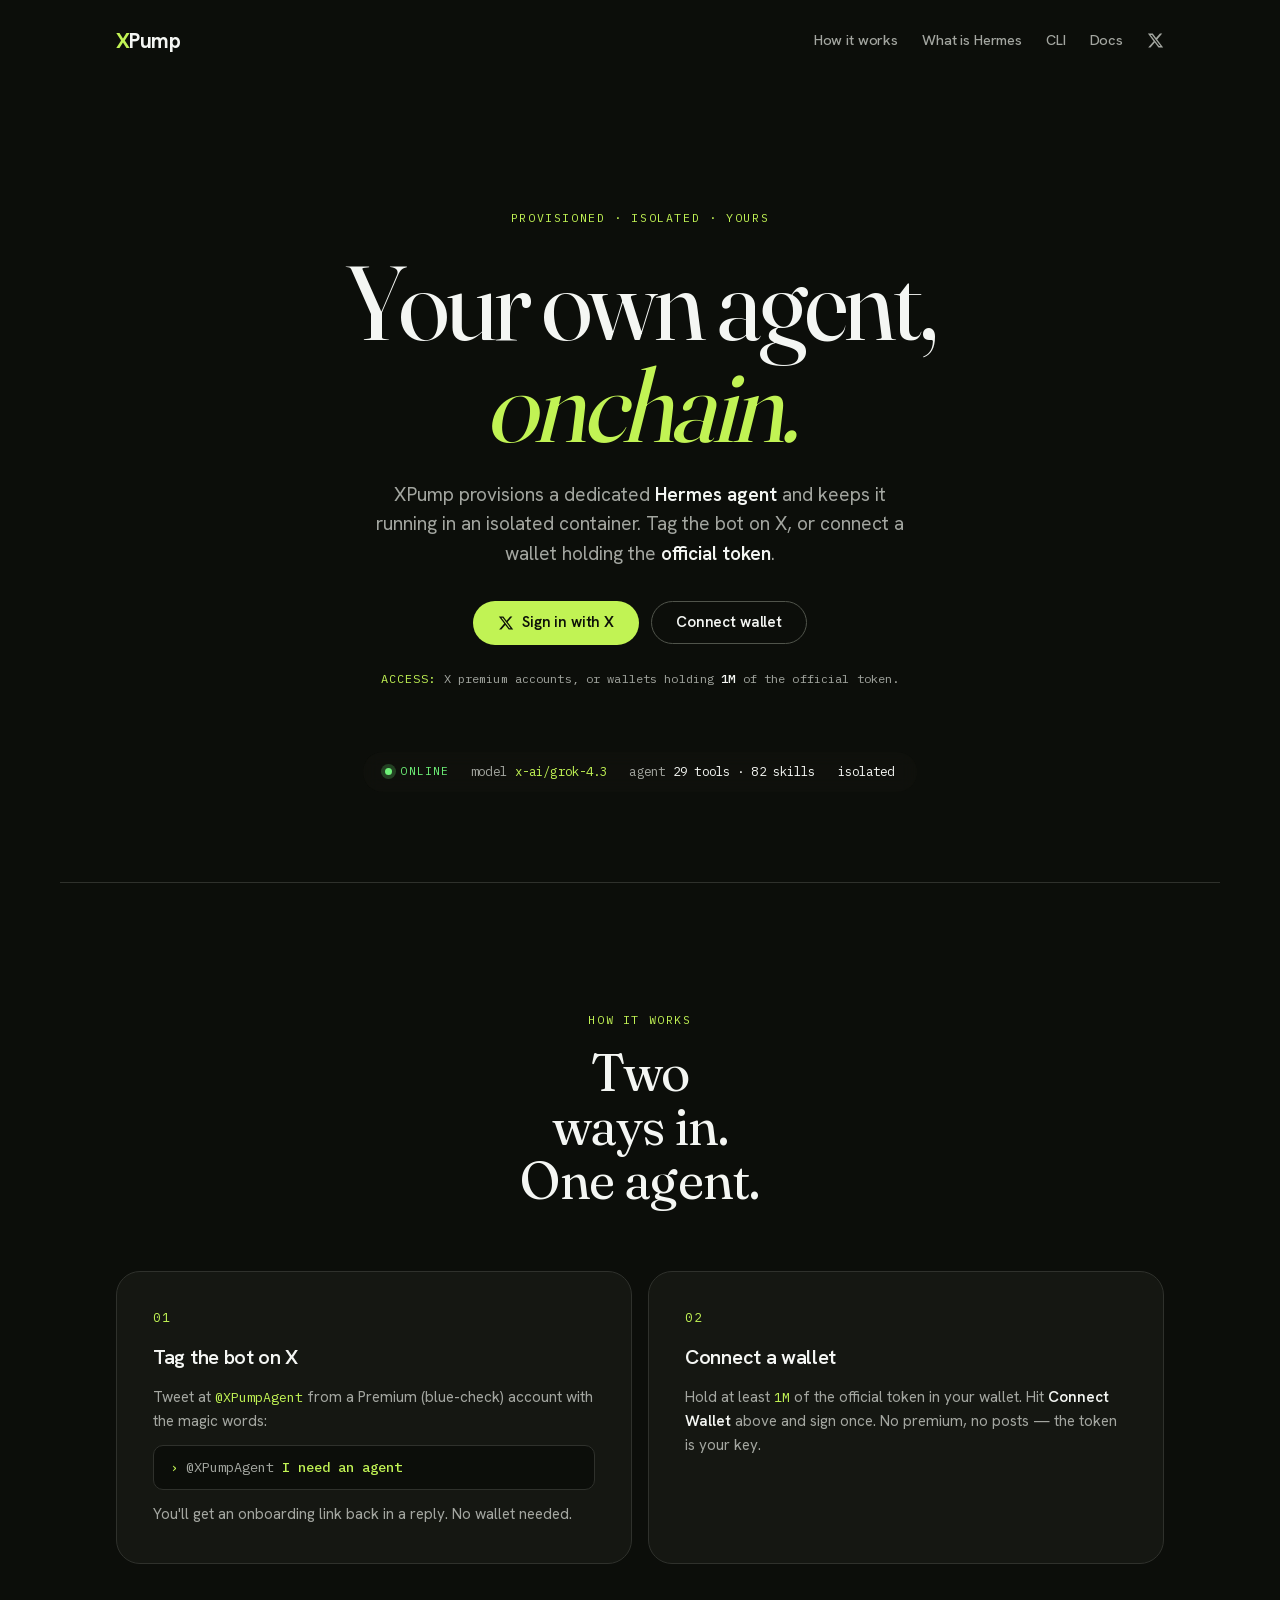
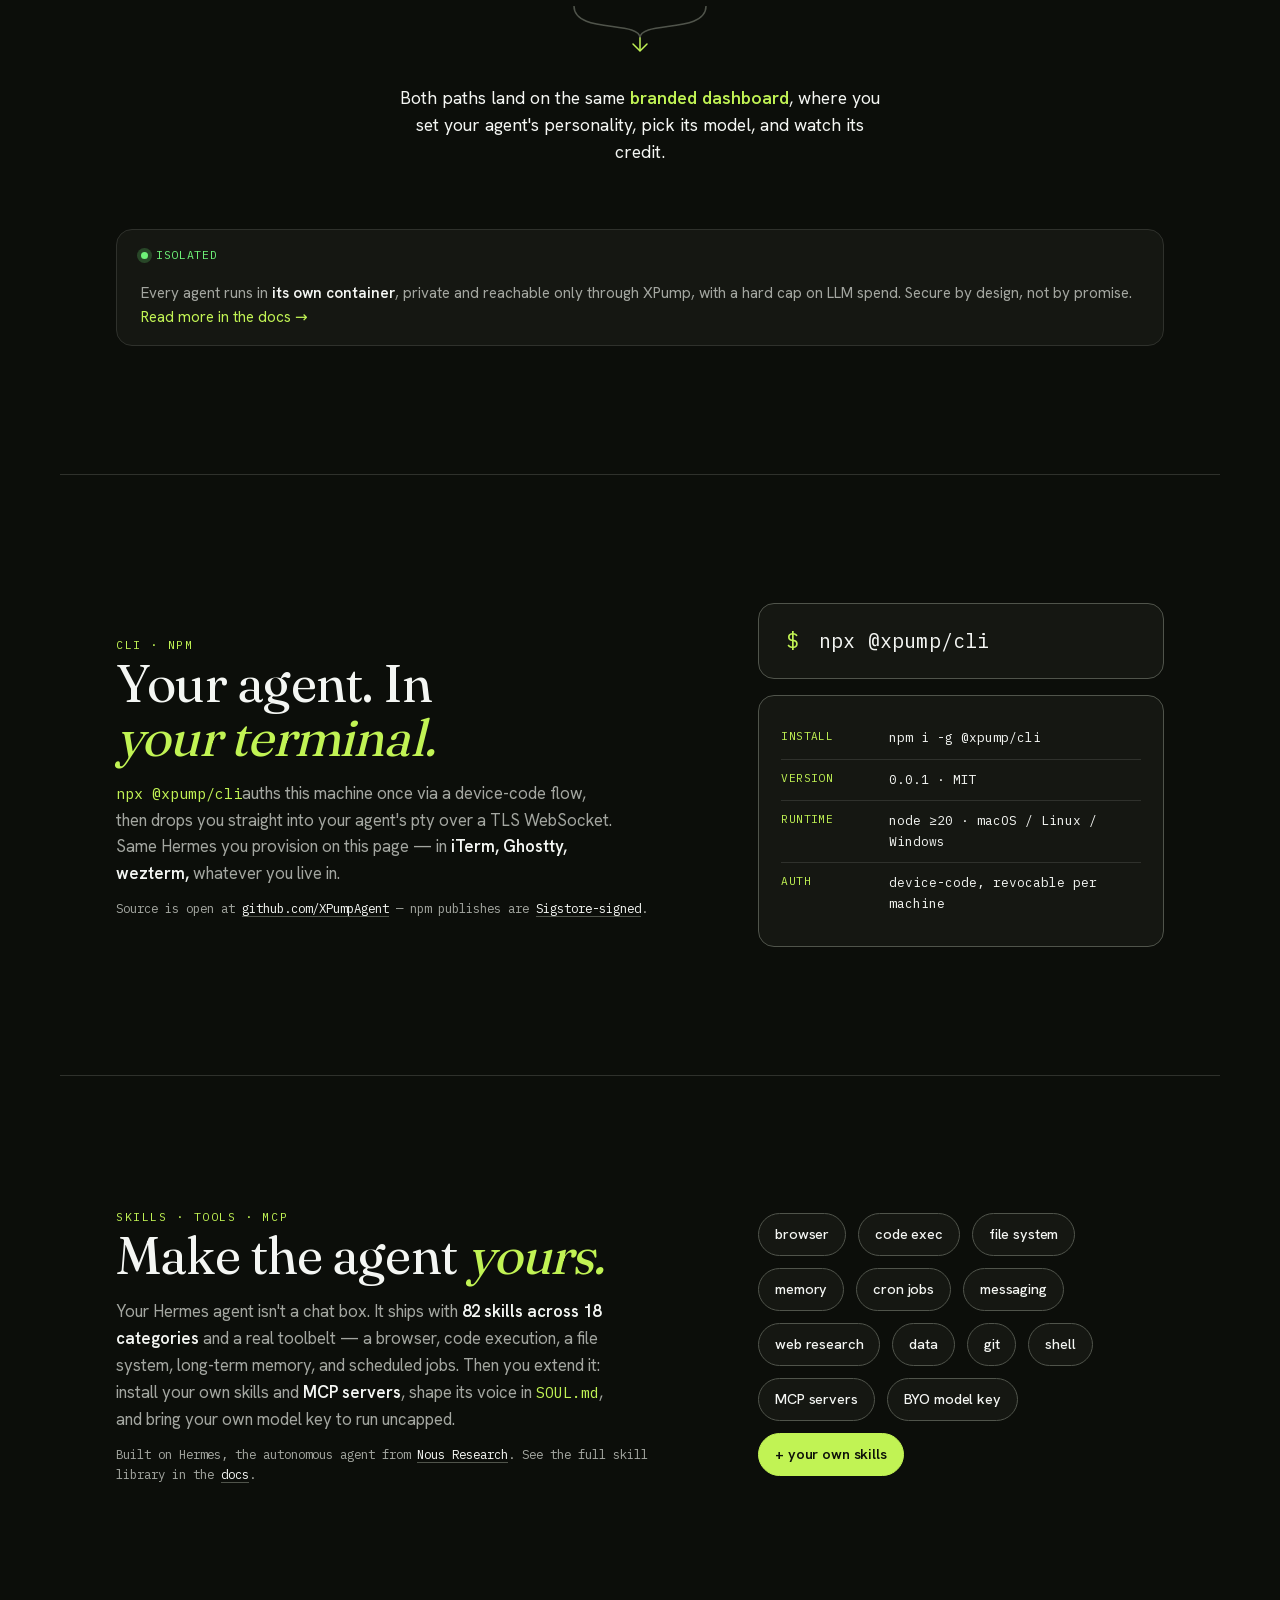
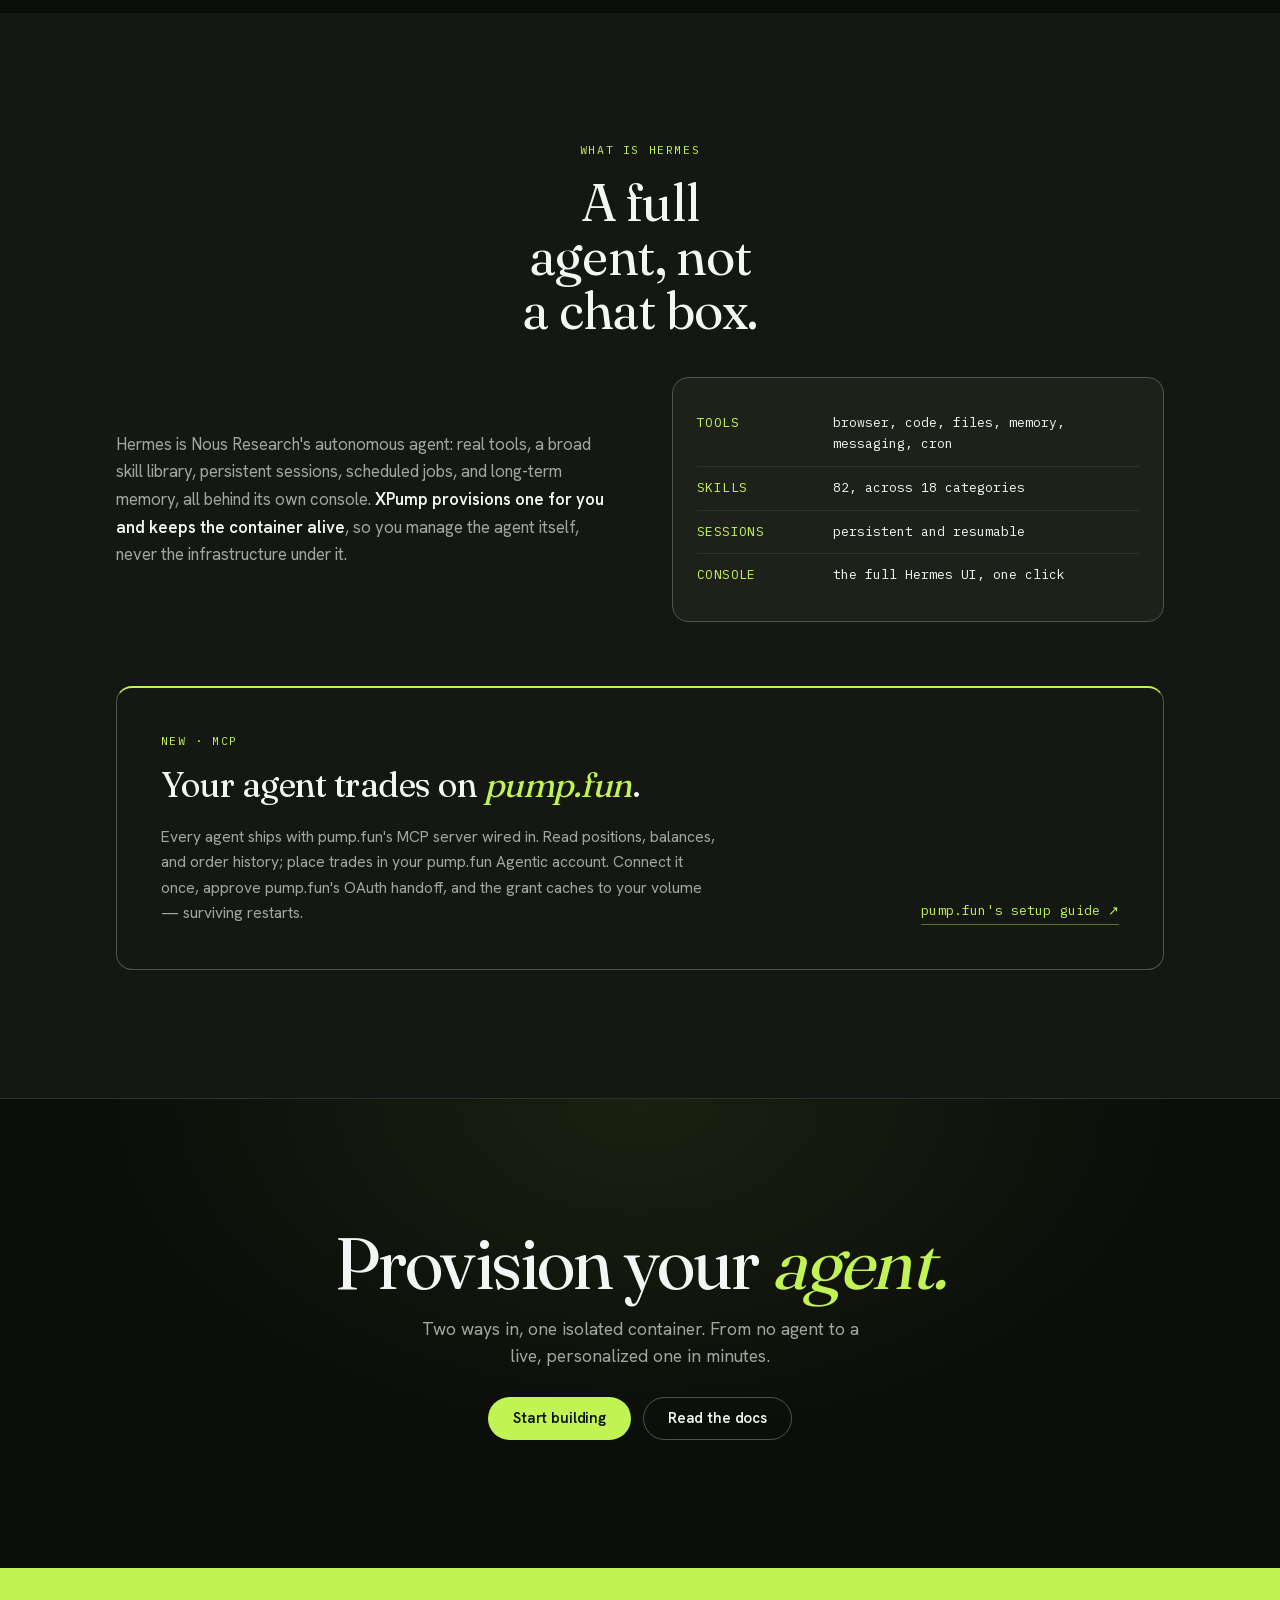
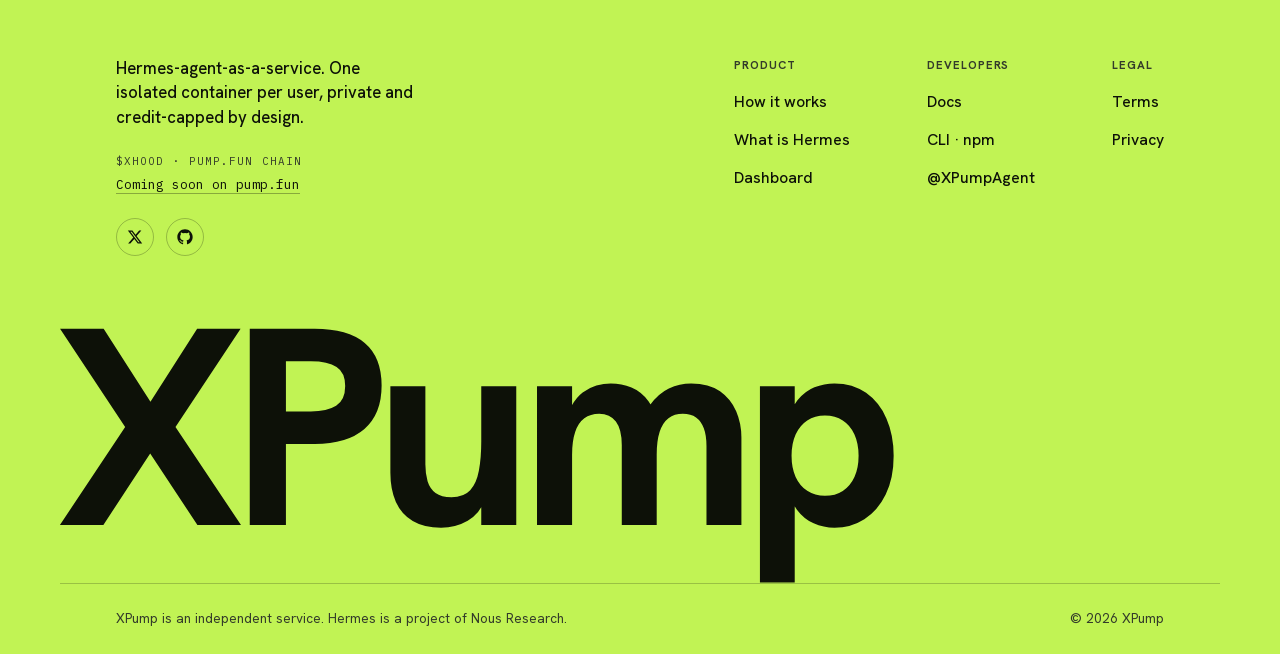
==== commit 00268573: "Fix rebranding issues with exact xHood casing" ====
--- a/index.html
+++ b/index.html
@@ -1 +1 @@
-<!DOCTYPE html><html lang="en" class="fraunces_7877c915-module__ORk6FW__variable hanken_grotesk_c3f95356-module__YCJwva__variable ibm_plex_mono_eeb4082b-module__5ENv4W__variable"><head><meta charSet="utf-8"><meta name="viewport" content="width=device-width, initial-scale=1"><link rel="stylesheet" href="css/15z-kvc1j~0s2.css" data-precedence="next"><link rel="stylesheet" href="css/0tta3vpo899tt.css" data-precedence="next"><link rel="preload" as="script" fetchPriority="low" href="/_next/static/chunks/0~ym82pzuef0z.js"><script src="js/059yqiix4e8j8.js" async></script><script src="js/0x2_.f074g_5o.js" async></script><script src="js/0u0w.6p2kfwnw.js" async></script><script src="js/turbopack-0o85m4tms6i-5.js" async></script><script src="js/0_ber90-2-uiv.js" async></script><script src="js/0--7wq-l3jjgy.js" async></script><script src="js/02c.lx4oawe0h.js" async></script><script src="js/0m6~-lcce_hmq.js" async></script><script src="js/0tt.96f5~xtua.js" async></script><meta name="next-size-adjust" content><title>xHood Agent: your own Hermes agent</title><meta name="description" content="xHood Agent provisions and manages a dedicated Hermes agent, one isolated container per user."><link rel="icon" href="images/favicon.png"><link rel="apple-touch-icon" href="images/apple-touch-icon.png"><script src="js/03~yq9q893hmn.js" noModule></script></head><body><div hidden><!--$--><!--/$--></div><div class="page-module__YnyroG__page"><header class="page-module__YnyroG__shell page-module__YnyroG__header" id="top"><a class="page-module__YnyroG__brand" href="/"><b>x</b>Hood</a><nav class="page-module__YnyroG__nav"><a class="page-module__YnyroG__navLink page-module__YnyroG__navWide" href="#how">How it works</a><a class="page-module__YnyroG__navLink page-module__YnyroG__navWide" href="#what">What is Hermes</a><a class="page-module__YnyroG__navLink page-module__YnyroG__navWide" href="#cli">CLI</a><a class="page-module__YnyroG__navLink" href="/docs">Docs</a><a class="page-module__YnyroG__iconLink" href="https://x.com/xHoodAgent" target="_blank" rel="noreferrer" aria-label="xHood on X"><svg viewBox="0 0 24 24" aria-hidden="true" fill="currentColor"><path d="M18.244 2.25h3.308l-7.227 8.26 8.502 11.24H16.17l-5.214-6.817L4.99 21.75H1.68l7.73-8.835L1.254 2.25H8.08l4.713 6.231zm-1.161 17.52h1.833L7.084 4.126H5.117z"/></svg></a></nav></header><section class="page-module__YnyroG__hero"><canvas class="LiquidChrome-module__C-ZwVW__canvas page-module__YnyroG__heroCanvas" aria-hidden="true"></canvas><div class="page-module__YnyroG__shell page-module__YnyroG__heroInner"><span class="page-module__YnyroG__eyebrow">Provisioned · Isolated · Yours</span><h1 class="page-module__YnyroG__heroTitle">Your own agent,<br><em>onchain.</em></h1><p class="page-module__YnyroG__lede">xHood<!-- --> provisions a dedicated <strong>Hermes agent</strong> <!-- -->and keeps it running in an isolated container. Tag the bot on X, or connect a wallet holding the <strong>official token</strong>.</p><div class="page-module__YnyroG__ctaRow"><form action encType="multipart/form-data" method="POST"><input type="hidden" name="$ACTION_ID_004012ab31ee4e5e4decefba1152dd55e0f887a399"><button class="btn btn--primary" type="submit"><svg class="btn__icon" viewBox="0 0 24 24" aria-hidden="true" fill="currentColor"><path d="M18.244 2.25h3.308l-7.227 8.26 8.502 11.24H16.17l-5.214-6.817L4.99 21.75H1.68l7.73-8.835L1.254 2.25H8.08l4.713 6.231zm-1.161 17.52h1.833L7.084 4.126H5.117z"/></svg>Sign in with X</button></form><button type="button" class="btn btn--ghost">Connect<!-- --> wallet</button><dialog class="WalletConnect-module__QHldJW__modal"><div class="WalletConnect-module__QHldJW__card"><div class="WalletConnect-module__QHldJW__head"><h2 class="WalletConnect-module__QHldJW__title">Connect<!-- --> a wallet</h2><button type="button" class="WalletConnect-module__QHldJW__close" aria-label="Close">×</button></div><ul class="WalletConnect-module__QHldJW__list"><li><button type="button" class="WalletConnect-module__QHldJW__wallet" data-busy="false"><span class="WalletConnect-module__QHldJW__iconFallback" aria-hidden="true">I</span><span class="WalletConnect-module__QHldJW__name">Injected</span><span class="WalletConnect-module__QHldJW__verb">Connect</span></button></li></ul></div></dialog></div><p class="page-module__YnyroG__ctaNote"><span>access:</span> X premium accounts, or wallets holding<!-- --> <b class="page-module__YnyroG__ctaHold">1M</b> of the official token.</p><div class="page-module__YnyroG__status" aria-hidden="true"><span class="page-module__YnyroG__statusLive"><span class="page-module__YnyroG__dot"></span>online</span><span class="page-module__YnyroG__statusItem"><span class="page-module__YnyroG__statusKey">model</span><span class="ModelTicker-module__9qcs_W__ticker ModelTicker-module__9qcs_W__in ">x-ai/grok-4.3</span></span><span class="page-module__YnyroG__statusItem"><span class="page-module__YnyroG__statusKey">agent</span>29 tools · 82 skills</span><span class="page-module__YnyroG__statusItem">isolated</span></div></div></section><section id="how" class="page-module__YnyroG__shell page-module__YnyroG__section"><div class="page-module__YnyroG__sectionHead"><span class="page-module__YnyroG__eyebrow">How it works</span><h2 class="page-module__YnyroG__headline">Two ways in. One agent.</h2></div><div class="page-module__YnyroG__paths"><div class="page-module__YnyroG__path"><span class="page-module__YnyroG__pathNum">01</span><h3 class="page-module__YnyroG__pathTitle">Tag the bot on X</h3><p class="page-module__YnyroG__pathBody">Tweet at <code>@<!-- -->xHoodAgent</code> from a Premium (blue-check) account with the magic words:</p><pre class="page-module__YnyroG__pathSnippet" aria-label="Example tweet"><span class="page-module__YnyroG__pathSnippetHandle">@<!-- -->xHoodAgent</span> <span class="page-module__YnyroG__pathSnippetCmd">I need an agent</span></pre><p class="page-module__YnyroG__pathBody">You&#x27;ll get an onboarding link back in a reply. No wallet needed.</p></div><div class="page-module__YnyroG__path"><span class="page-module__YnyroG__pathNum">02</span><h3 class="page-module__YnyroG__pathTitle">Connect a wallet</h3><p class="page-module__YnyroG__pathBody">Hold at least <code>1M</code> of the official token in your wallet. Hit <b>Connect Wallet</b> <!-- -->above and sign once. No premium, no posts — the token is your key.</p></div></div><svg class="page-module__YnyroG__connector" viewBox="0 0 220 56" aria-hidden="true"><path style="fill:none;stroke:var(--border-strong);stroke-width:1.5" d="M44 2 C44 30 110 16 110 34"/><path style="fill:none;stroke:var(--border-strong);stroke-width:1.5" d="M176 2 C176 30 110 16 110 34"/><path style="fill:none;stroke:var(--amber);stroke-width:1.5;stroke-linecap:round" d="M110 34 L110 46"/><path style="fill:none;stroke:var(--amber);stroke-width:1.5;stroke-linecap:round" d="M103 40 L110 47 L117 40"/></svg><p class="page-module__YnyroG__converge">Both paths land on the same <b>branded dashboard</b>, where you set your agent&#x27;s personality, pick its model, and watch its credit.</p><div class="page-module__YnyroG__secure"><span class="page-module__YnyroG__secureLabel"><span class="page-module__YnyroG__dot"></span>Isolated</span><span class="page-module__YnyroG__secureText">Every agent runs in <b>its own container</b>, private and reachable only through xHood, with a hard cap on LLM spend. Secure by design, not by promise.<!-- --> <a class="page-module__YnyroG__secureLink" href="/docs#security">Read more in the docs →</a></span></div></section><section id="cli" class="page-module__YnyroG__shell page-module__YnyroG__section"><div class="page-module__YnyroG__cliGrid"><div><span class="page-module__YnyroG__eyebrow">CLI · npm</span><h2 class="page-module__YnyroG__headline">Your agent. In <b class="page-module__YnyroG__cliWord">your terminal.</b></h2><p class="page-module__YnyroG__cliLede"><code>npx @xpump/cli</code>auths this machine once via a device-code flow, then drops you straight into your agent&#x27;s pty over a TLS WebSocket. Same Hermes you provision on this page — in <b>iTerm, Ghostty, wezterm,</b> whatever you live in.</p><p class="page-module__YnyroG__cliCite">Source is open at<!-- --> <a class="page-module__YnyroG__cliInline" href="https://github.com/xHoodAgent" target="_blank" rel="noreferrer">github.com/xHoodAgent</a> — <!-- -->npm publishes are<!-- --> <a class="page-module__YnyroG__cliInline" href="https://docs.npmjs.com/generating-provenance-statements" target="_blank" rel="noreferrer">Sigstore-signed</a>.</p></div><div><pre class="page-module__YnyroG__cliSnippet" aria-label="Install and run the xHood CLI"><span class="page-module__YnyroG__cliPrompt">$</span> npx @xpump/cli</pre><div class="page-module__YnyroG__cliSpec"><div class="page-module__YnyroG__cliSpecRow"><span class="page-module__YnyroG__cliSpecKey">install</span><span class="page-module__YnyroG__cliSpecVal">npm i -g @xpump/cli</span></div><div class="page-module__YnyroG__cliSpecRow"><span class="page-module__YnyroG__cliSpecKey">version</span><span class="page-module__YnyroG__cliSpecVal">0.0.1 · MIT</span></div><div class="page-module__YnyroG__cliSpecRow"><span class="page-module__YnyroG__cliSpecKey">runtime</span><span class="page-module__YnyroG__cliSpecVal">node ≥20 · macOS / Linux / Windows</span></div><div class="page-module__YnyroG__cliSpecRow"><span class="page-module__YnyroG__cliSpecKey">auth</span><span class="page-module__YnyroG__cliSpecVal">device-code, revocable per machine</span></div></div></div></div></section><section class="page-module__YnyroG__shell page-module__YnyroG__section"><div class="page-module__YnyroG__capGrid"><div><span class="page-module__YnyroG__eyebrow">Skills · Tools · MCP</span><h2 class="page-module__YnyroG__headline">Make the agent <b>yours.</b></h2><p class="page-module__YnyroG__grokLede">Your Hermes agent isn&#x27;t a chat box. It ships with<!-- --> <b>82 skills across 18 categories</b> and a real toolbelt — a browser, code execution, a file system, long-term memory, and scheduled jobs. Then you extend it: install your own skills and<!-- --> <b>MCP servers</b>, shape its voice in <code>SOUL.md</code>, and bring your own model key to run uncapped.</p><p class="page-module__YnyroG__grokCite">Built on Hermes, the autonomous agent from<!-- --> <a class="page-module__YnyroG__grokInline" href="https://nousresearch.com/" target="_blank" rel="noreferrer">Nous Research</a>. See the full skill library in the<!-- --> <a class="page-module__YnyroG__grokInline" href="/docs">docs</a>.</p></div><div class="page-module__YnyroG__capTags" aria-hidden="true"><span class="page-module__YnyroG__capTag">browser</span><span class="page-module__YnyroG__capTag">code exec</span><span class="page-module__YnyroG__capTag">file system</span><span class="page-module__YnyroG__capTag">memory</span><span class="page-module__YnyroG__capTag">cron jobs</span><span class="page-module__YnyroG__capTag">messaging</span><span class="page-module__YnyroG__capTag">web research</span><span class="page-module__YnyroG__capTag">data</span><span class="page-module__YnyroG__capTag">git</span><span class="page-module__YnyroG__capTag">shell</span><span class="page-module__YnyroG__capTag">MCP servers</span><span class="page-module__YnyroG__capTag">BYO model key</span><span class="page-module__YnyroG__capTag page-module__YnyroG__capTagAccent">+ your own skills</span></div></div></section><section id="what" class="page-module__YnyroG__band"><div class="page-module__YnyroG__shell page-module__YnyroG__section" style="border-top:none"><div class="page-module__YnyroG__sectionHead"><span class="page-module__YnyroG__eyebrow">What is Hermes</span><h2 class="page-module__YnyroG__headline">A full agent, not a chat box.</h2></div><div class="page-module__YnyroG__whatGrid"><p class="page-module__YnyroG__prose">Hermes is Nous Research&#x27;s autonomous agent: real tools, a broad skill library, persistent sessions, scheduled jobs, and long-term memory, all behind its own console.<!-- --> <strong>xHood provisions one for you and keeps the container alive</strong>, so you manage the agent itself, never the infrastructure under it.</p><div class="page-module__YnyroG__specFrame"><div class="page-module__YnyroG__specRow"><span class="page-module__YnyroG__specKey">TOOLS</span><span class="page-module__YnyroG__specVal">browser, code, files, memory, messaging, cron</span></div><div class="page-module__YnyroG__specRow"><span class="page-module__YnyroG__specKey">SKILLS</span><span class="page-module__YnyroG__specVal">82, across 18 categories</span></div><div class="page-module__YnyroG__specRow"><span class="page-module__YnyroG__specKey">SESSIONS</span><span class="page-module__YnyroG__specVal">persistent and resumable</span></div><div class="page-module__YnyroG__specRow"><span class="page-module__YnyroG__specKey">CONSOLE</span><span class="page-module__YnyroG__specVal">the full Hermes UI, one click</span></div></div></div><div class="page-module__YnyroG__mcpPanel"><span class="page-module__YnyroG__eyebrow">New · MCP</span><h3 class="page-module__YnyroG__mcpTitle">Your agent trades on <b>pump.fun</b>.</h3><div class="page-module__YnyroG__mcpFoot"><p class="page-module__YnyroG__mcpProse">Every agent ships with pump.fun&#x27;s MCP server wired in. Read positions, balances, and order history; place trades in your pump.fun Agentic account. Connect it once, approve pump.fun&#x27;s OAuth handoff, and the grant caches to your volume — surviving restarts.</p><a class="page-module__YnyroG__mcpLink" href="https://pump.fun.com/us/en/support/articles/agentic-trading-overview/" target="_blank" rel="noreferrer noopener">pump.fun&#x27;s setup guide ↗</a></div></div></div></section><section class="page-module__YnyroG__cta"><div class="page-module__YnyroG__shell page-module__YnyroG__ctaInner"><h2 class="page-module__YnyroG__ctaTitle">Provision your <em>agent.</em></h2><p class="page-module__YnyroG__ctaLede">Two ways in, one isolated container. From no agent to a live, personalized one in minutes.</p><div class="page-module__YnyroG__ctaBandRow"><a class="btn btn--primary" href="#top">Start building</a><a class="btn btn--ghost" href="/docs">Read the docs</a></div></div></section><footer class="page-module__YnyroG__footer"><div class="page-module__YnyroG__shell page-module__YnyroG__footerTop"><div class="page-module__YnyroG__footerBrandCol"><p class="page-module__YnyroG__footerTag">Hermes-agent-as-a-service. One isolated container per user, private and credit-capped by design.</p><div class="page-module__YnyroG__footerToken"><span class="page-module__YnyroG__footerTokenLabel">$xHOOD<!-- --> · pump.fun Chain</span><button type="button" class="CopyAddress-module__BgJEiG__btn " aria-label="Copy address to clipboard" title="Copy to clipboard"><span class="CopyAddress-module__BgJEiG__addr">Coming soon on pump.fun</span></button></div><div class="page-module__YnyroG__footerSocial"><a href="https://x.com/xHoodAgent" target="_blank" rel="noreferrer" aria-label="@xHoodAgent on X"><svg viewBox="0 0 24 24" aria-hidden="true" fill="currentColor"><path d="M18.244 2.25h3.308l-7.227 8.26 8.502 11.24H16.17l-5.214-6.817L4.99 21.75H1.68l7.73-8.835L1.254 2.25H8.08l4.713 6.231zm-1.161 17.52h1.833L7.084 4.126H5.117z"/></svg></a><a href="https://github.com/xHoodAgent" target="_blank" rel="noreferrer" aria-label="xHoodAgent on GitHub"><svg viewBox="0 0 24 24" aria-hidden="true" fill="currentColor"><path d="M12 .5C5.65.5.5 5.65.5 12c0 5.08 3.29 9.39 7.86 10.91.58.11.79-.25.79-.55 0-.27-.01-1-.02-1.95-3.2.7-3.87-1.54-3.87-1.54-.52-1.32-1.28-1.67-1.28-1.67-1.05-.71.08-.7.08-.7 1.16.08 1.77 1.2 1.77 1.2 1.03 1.77 2.71 1.26 3.37.96.1-.75.4-1.26.73-1.55-2.55-.29-5.24-1.28-5.24-5.69 0-1.26.45-2.29 1.19-3.1-.12-.29-.52-1.46.11-3.05 0 0 .97-.31 3.18 1.18a11.04 11.04 0 015.79 0c2.21-1.49 3.18-1.18 3.18-1.18.63 1.59.23 2.76.11 3.05.74.81 1.19 1.84 1.19 3.1 0 4.42-2.69 5.4-5.26 5.68.41.36.78 1.06.78 2.14 0 1.55-.01 2.8-.01 3.18 0 .31.21.67.8.55C20.21 21.38 23.5 17.08 23.5 12 23.5 5.65 18.35.5 12 .5z"/></svg></a></div></div><div class="page-module__YnyroG__footerNav"><div class="page-module__YnyroG__footerCol"><span class="page-module__YnyroG__footerLabel">Product</span><a class="page-module__YnyroG__footerLink" href="#how">How it works</a><a class="page-module__YnyroG__footerLink" href="#what">What is Hermes</a><a class="page-module__YnyroG__footerLink" href="/dashboard">Dashboard</a></div><div class="page-module__YnyroG__footerCol"><span class="page-module__YnyroG__footerLabel">Developers</span><a class="page-module__YnyroG__footerLink" href="/docs">Docs</a><a class="page-module__YnyroG__footerLink" href="https://github.com/xHoodAgent" target="_blank" rel="noreferrer">CLI · npm</a><a class="page-module__YnyroG__footerLink" href="https://x.com/xHoodAgent" target="_blank" rel="noreferrer">@<!-- -->xHoodAgent</a></div><div class="page-module__YnyroG__footerCol"><span class="page-module__YnyroG__footerLabel">Legal</span><a class="page-module__YnyroG__footerLink" href="/terms">Terms</a><a class="page-module__YnyroG__footerLink" href="/privacy">Privacy</a></div></div></div><a class="page-module__YnyroG__footerWordmark" href="/" aria-label="xHood home">xHood</a><div class="page-module__YnyroG__shell page-module__YnyroG__footerLegal"><span>xHood is an independent service. Hermes is a project of Nous Research.</span><span>© <!-- -->2026<!-- --> <!-- -->xHood</span></div></footer></div><!--$--><!--/$--><script src="js/0~ym82pzuef0z.js" id="_R_" async></script><script>(self.__next_f=self.__next_f||[]).push([0])</script><script>self.__next_f.push([1,"1:\"$Sreact.fragment\"\n2:I[902268,[\"/_next/static/chunks/0_ber90-2-uiv.js\",\"/_next/static/chunks/0--7wq-l3jjgy.js\",\"/_next/static/chunks/02c.lx4oawe0h.js\",\"/_next/static/chunks/0m6~-lcce_hmq.js\"],\"Providers\"]\n3:I[876555,[\"/_next/static/chunks/0_ber90-2-uiv.js\",\"/_next/static/chunks/0--7wq-l3jjgy.js\",\"/_next/static/chunks/02c.lx4oawe0h.js\",\"/_next/static/chunks/0m6~-lcce_hmq.js\"],\"default\"]\n4:I[476314,[\"/_next/static/chunks/0_ber90-2-uiv.js\",\"/_next/static/chunks/0--7wq-l3jjgy.js\",\"/_next/static/chunks/02c.lx4oawe0h.js\",\"/_next/static/chunks/0m6~-lcce_hmq.js\"],\"default\"]\n6:I[999674,[\"/_next/static/chunks/0_ber90-2-uiv.js\",\"/_next/static/chunks/0--7wq-l3jjgy.js\",\"/_next/static/chunks/02c.lx4oawe0h.js\",\"/_next/static/chunks/0m6~-lcce_hmq.js\"],\"OutletBoundary\"]\n7:\"$Sreact.suspense\"\n9:I[999674,[\"/_next/static/chunks/0_ber90-2-uiv.js\",\"/_next/static/chunks/0--7wq-l3jjgy.js\",\"/_next/static/chunks/02c.lx4oawe0h.js\",\"/_next/static/chunks/0m6~-lcce_hmq.js\"],\"ViewportBoundary\"]\nb:I[999674,[\"/_next/static/chunks/0_ber90-2-uiv.js\",\"/_next/static/chunks/0--7wq-l3jjgy.js\",\"/_next/static/chunks/02c.lx4oawe0h.js\",\"/_next/static/chunks/0m6~-lcce_hmq.js\"],\"MetadataBoundary\"]\nd:I[642761,[\"/_next/static/chunks/0_ber90-2-uiv.js\",\"/_next/static/chunks/0--7wq-l3jjgy.js\",\"/_next/static/chunks/02c.lx4oawe0h.js\",\"/_next/static/chunks/0m6~-lcce_hmq.js\"],\"default\",1]\ne:I[136144,[\"/_next/static/chunks/0_ber90-2-uiv.js\",\"/_next/static/chunks/0--7wq-l3jjgy.js\",\"/_next/static/chunks/02c.lx4oawe0h.js\",\"/_next/static/chunks/0m6~-lcce_hmq.js\"],\"IconMark\"]\n:HL[\"/_next/static/chunks/15z-kvc1j~0s2.css\",\"style\"]\n:HL[\"/_next/static/media/99e609270109b47d-s.p.16-z~2sp29ex6.woff2\",\"font\",{\"crossOrigin\":\"\",\"type\":\"font/woff2\"}]\n:HL[\"/_next/static/media/b67966e0b83b2cd0-s.p.04y9-s23ppywx.woff2\",\"font\",{\"crossOrigin\":\"\",\"type\":\"font/woff2\"}]\n:HL[\"/_next/static/media/c47649aa31f9e140-s.p.11uo_35nso9mn.woff2\",\"font\",{\"crossOrigin\":\"\",\"type\":\"font/woff2\"}]\n:HL[\"/_next/static/media/effe91970fc4db64-s.p.07ig5l8azj~hy.woff2\",\"font\",{\"crossOrigin\":\"\",\"type\":\"font/woff2\"}]\n:HL[\"/_next/static/chunks/0tta3vpo899tt.css\",\"style\"]\n"])</script><script>self.__next_f.push([1,"0:{\"P\":null,\"c\":[\"\",\"\"],\"q\":\"\",\"i\":false,\"f\":[[[\"\",{\"children\":[\"__PAGE__\",{}]},\"$undefined\",\"$undefined\",16],[[\"$\",\"$1\",\"c\",{\"children\":[[[\"$\",\"link\",\"0\",{\"rel\":\"stylesheet\",\"href\":\"/_next/static/chunks/15z-kvc1j~0s2.css\",\"precedence\":\"next\",\"crossOrigin\":\"$undefined\",\"nonce\":\"$undefined\"}],[\"$\",\"script\",\"script-0\",{\"src\":\"/_next/static/chunks/0_ber90-2-uiv.js\",\"async\":true,\"nonce\":\"$undefined\"}],[\"$\",\"script\",\"script-1\",{\"src\":\"/_next/static/chunks/0--7wq-l3jjgy.js\",\"async\":true,\"nonce\":\"$undefined\"}],[\"$\",\"script\",\"script-2\",{\"src\":\"/_next/static/chunks/02c.lx4oawe0h.js\",\"async\":true,\"nonce\":\"$undefined\"}],[\"$\",\"script\",\"script-3\",{\"src\":\"/_next/static/chunks/0m6~-lcce_hmq.js\",\"async\":true,\"nonce\":\"$undefined\"}]],[\"$\",\"html\",null,{\"lang\":\"en\",\"className\":\"fraunces_7877c915-module__ORk6FW__variable hanken_grotesk_c3f95356-module__YCJwva__variable ibm_plex_mono_eeb4082b-module__5ENv4W__variable\",\"children\":[\"$\",\"body\",null,{\"children\":[\"$\",\"$L2\",null,{\"children\":[\"$\",\"$L3\",null,{\"parallelRouterKey\":\"children\",\"error\":\"$undefined\",\"errorStyles\":\"$undefined\",\"errorScripts\":\"$undefined\",\"template\":[\"$\",\"$L4\",null,{}],\"templateStyles\":\"$undefined\",\"templateScripts\":\"$undefined\",\"notFound\":[[[\"$\",\"title\",null,{\"children\":\"404: This page could not be found.\"}],[\"$\",\"div\",null,{\"style\":{\"fontFamily\":\"system-ui,\\\"Segoe UI\\\",Roboto,Helvetica,Arial,sans-serif,\\\"Apple Color Emoji\\\",\\\"Segoe UI Emoji\\\"\",\"height\":\"100vh\",\"textAlign\":\"center\",\"display\":\"flex\",\"flexDirection\":\"column\",\"alignItems\":\"center\",\"justifyContent\":\"center\"},\"children\":[\"$\",\"div\",null,{\"children\":[[\"$\",\"style\",null,{\"dangerouslySetInnerHTML\":{\"__html\":\"body{color:#000;background:#fff;margin:0}.next-error-h1{border-right:1px solid rgba(0,0,0,.3)}@media (prefers-color-scheme:dark){body{color:#fff;background:#000}.next-error-h1{border-right:1px solid rgba(255,255,255,.3)}}\"}}],[\"$\",\"h1\",null,{\"className\":\"next-error-h1\",\"style\":{\"display\":\"inline-block\",\"margin\":\"0 20px 0 0\",\"padding\":\"0 23px 0 0\",\"fontSize\":24,\"fontWeight\":500,\"verticalAlign\":\"top\",\"lineHeight\":\"49px\"},\"children\":404}],[\"$\",\"div\",null,{\"style\":{\"display\":\"inline-block\"},\"children\":[\"$\",\"h2\",null,{\"style\":{\"fontSize\":14,\"fontWeight\":400,\"lineHeight\":\"49px\",\"margin\":0},\"children\":\"This page could not be found.\"}]}]]}]}]],[]],\"forbidden\":\"$undefined\",\"unauthorized\":\"$undefined\"}]}]}]}]]}],{\"children\":[[\"$\",\"$1\",\"c\",{\"children\":[\"$L5\",[[\"$\",\"link\",\"0\",{\"rel\":\"stylesheet\",\"href\":\"/_next/static/chunks/0tta3vpo899tt.css\",\"precedence\":\"next\",\"crossOrigin\":\"$undefined\",\"nonce\":\"$undefined\"}],[\"$\",\"script\",\"script-0\",{\"src\":\"/_next/static/chunks/0tt.96f5~xtua.js\",\"async\":true,\"nonce\":\"$undefined\"}]],[\"$\",\"$L6\",null,{\"children\":[\"$\",\"$7\",null,{\"name\":\"Next.MetadataOutlet\",\"children\":\"$@8\"}]}]]}],{},null,false,null]},null,false,null],[\"$\",\"$1\",\"h\",{\"children\":[null,[\"$\",\"$L9\",null,{\"children\":\"$La\"}],[\"$\",\"div\",null,{\"hidden\":true,\"children\":[\"$\",\"$Lb\",null,{\"children\":[\"$\",\"$7\",null,{\"name\":\"Next.Metadata\",\"children\":\"$Lc\"}]}]}],[\"$\",\"meta\",null,{\"name\":\"next-size-adjust\",\"content\":\"\"}]]}],false]],\"m\":\"$undefined\",\"G\":[\"$d\",[[\"$\",\"link\",\"0\",{\"rel\":\"stylesheet\",\"href\":\"/_next/static/chunks/15z-kvc1j~0s2.css\",\"precedence\":\"next\",\"crossOrigin\":\"$undefined\",\"nonce\":\"$undefined\"}]]],\"S\":false,\"h\":null,\"s\":\"$undefined\",\"l\":\"$undefined\",\"p\":\"$undefined\",\"d\":\"$undefined\",\"b\":\"dWIB5uftfRIkLp02Ra8fZ\"}\n"])</script><script>self.__next_f.push([1,"a:[[\"$\",\"meta\",\"0\",{\"charSet\":\"utf-8\"}],[\"$\",\"meta\",\"1\",{\"name\":\"viewport\",\"content\":\"width=device-width, initial-scale=1\"}]]\n8:null\nc:[[\"$\",\"title\",\"0\",{\"children\":\"xHood Agent: your own Hermes agent\"}],[\"$\",\"meta\",\"1\",{\"name\":\"description\",\"content\":\"xHood Agent provisions and manages a dedicated Hermes agent, one isolated container per user.\"}],[\"$\",\"link\",\"2\",{\"rel\":\"icon\",\"href\":\"/favicon.png\"}],[\"$\",\"link\",\"3\",{\"rel\":\"apple-touch-icon\",\"href\":\"/apple-touch-icon.png\"}],[\"$\",\"$Le\",\"4\",{}]]\n"])</script><script>self.__next_f.push([1,"f:I[197356,[\"/_next/static/chunks/0_ber90-2-uiv.js\",\"/_next/static/chunks/0--7wq-l3jjgy.js\",\"/_next/static/chunks/02c.lx4oawe0h.js\",\"/_next/static/chunks/0m6~-lcce_hmq.js\",\"/_next/static/chunks/0tt.96f5~xtua.js\"],\"LiquidChrome\"]\n11:I[596257,[\"/_next/static/chunks/0_ber90-2-uiv.js\",\"/_next/static/chunks/0--7wq-l3jjgy.js\",\"/_next/static/chunks/02c.lx4oawe0h.js\",\"/_next/static/chunks/0m6~-lcce_hmq.js\",\"/_next/static/chunks/0tt.96f5~xtua.js\"],\"WalletConnect\"]\n12:I[916580,[\"/_next/static/chunks/0_ber90-2-uiv.js\",\"/_next/static/chunks/0--7wq-l3jjgy.js\",\"/_next/static/chunks/02c.lx4oawe0h.js\",\"/_next/static/chunks/0m6~-lcce_hmq.js\",\"/_next/static/chunks/0tt.96f5~xtua.js\"],\"ModelTicker\"]\n10:{\"id\":\"004012ab31ee4e5e4decefba1152dd55e0f887a399\",\"bound\":null}\n"])</script><script>self.__next_f.push([1,"5:[\"$\",\"div\",null,{\"className\":\"page-module__YnyroG__page\",\"children\":[[\"$\",\"header\",null,{\"className\":\"page-module__YnyroG__shell page-module__YnyroG__header\",\"id\":\"top\",\"children\":[[\"$\",\"a\",null,{\"className\":\"page-module__YnyroG__brand\",\"href\":\"/\",\"children\":[[\"$\",\"b\",null,{\"children\":\"x\"}],\"Hood\"]}],[\"$\",\"nav\",null,{\"className\":\"page-module__YnyroG__nav\",\"children\":[[\"$\",\"a\",null,{\"className\":\"page-module__YnyroG__navLink page-module__YnyroG__navWide\",\"href\":\"#how\",\"children\":\"How it works\"}],[\"$\",\"a\",null,{\"className\":\"page-module__YnyroG__navLink page-module__YnyroG__navWide\",\"href\":\"#what\",\"children\":\"What is Hermes\"}],[\"$\",\"a\",null,{\"className\":\"page-module__YnyroG__navLink page-module__YnyroG__navWide\",\"href\":\"#cli\",\"children\":\"CLI\"}],[\"$\",\"a\",null,{\"className\":\"page-module__YnyroG__navLink\",\"href\":\"/docs\",\"children\":\"Docs\"}],false,[\"$\",\"a\",null,{\"className\":\"page-module__YnyroG__iconLink\",\"href\":\"https://x.com/xHoodAgent\",\"target\":\"_blank\",\"rel\":\"noreferrer\",\"aria-label\":\"xHood on X\",\"children\":[\"$\",\"svg\",null,{\"className\":\"$undefined\",\"viewBox\":\"0 0 24 24\",\"aria-hidden\":\"true\",\"fill\":\"currentColor\",\"children\":[\"$\",\"path\",null,{\"d\":\"M18.244 2.25h3.308l-7.227 8.26 8.502 11.24H16.17l-5.214-6.817L4.99 21.75H1.68l7.73-8.835L1.254 2.25H8.08l4.713 6.231zm-1.161 17.52h1.833L7.084 4.126H5.117z\"}]}]}]]}]]}],[\"$\",\"section\",null,{\"className\":\"page-module__YnyroG__hero\",\"children\":[[\"$\",\"$Lf\",null,{\"className\":\"page-module__YnyroG__heroCanvas\"}],[\"$\",\"div\",null,{\"className\":\"page-module__YnyroG__shell page-module__YnyroG__heroInner\",\"children\":[[\"$\",\"span\",null,{\"className\":\"page-module__YnyroG__eyebrow\",\"children\":\"Provisioned · Isolated · Yours\"}],[\"$\",\"h1\",null,{\"className\":\"page-module__YnyroG__heroTitle\",\"children\":[\"Your own agent,\",[\"$\",\"br\",null,{}],[\"$\",\"em\",null,{\"children\":\"onchain.\"}]]}],[\"$\",\"p\",null,{\"className\":\"page-module__YnyroG__lede\",\"children\":[\"xHood\",\" provisions a dedicated \",[\"$\",\"strong\",null,{\"children\":\"Hermes agent\"}],\" \",\"and keeps it running in an isolated container. Tag the bot on X, or connect a wallet holding the \",[\"$\",\"strong\",null,{\"children\":\"official token\"}],\".\"]}],[\"$undefined\",[\"$\",\"div\",null,{\"className\":\"page-module__YnyroG__ctaRow\",\"children\":[[\"$\",\"form\",null,{\"action\":\"$h10\",\"children\":[\"$\",\"button\",null,{\"className\":\"btn btn--primary\",\"type\":\"submit\",\"children\":[[\"$\",\"svg\",null,{\"className\":\"btn__icon\",\"viewBox\":\"0 0 24 24\",\"aria-hidden\":\"true\",\"fill\":\"currentColor\",\"children\":[\"$\",\"path\",null,{\"d\":\"M18.244 2.25h3.308l-7.227 8.26 8.502 11.24H16.17l-5.214-6.817L4.99 21.75H1.68l7.73-8.835L1.254 2.25H8.08l4.713 6.231zm-1.161 17.52h1.833L7.084 4.126H5.117z\"}]}],\"Sign in with X\"]}]}],false,false,[\"$\",\"$L11\",null,{}]]}],[\"$\",\"p\",null,{\"className\":\"page-module__YnyroG__ctaNote\",\"children\":[[\"$\",\"span\",null,{\"children\":\"access:\"}],\" X premium accounts, or wallets holding\",\" \",[\"$\",\"b\",null,{\"className\":\"page-module__YnyroG__ctaHold\",\"children\":\"1M\"}],\" of the official token.\"]}]],[\"$\",\"div\",null,{\"className\":\"page-module__YnyroG__status\",\"aria-hidden\":\"true\",\"children\":[[\"$\",\"span\",null,{\"className\":\"page-module__YnyroG__statusLive\",\"children\":[[\"$\",\"span\",null,{\"className\":\"page-module__YnyroG__dot\"}],\"online\"]}],[\"$\",\"span\",null,{\"className\":\"page-module__YnyroG__statusItem\",\"children\":[[\"$\",\"span\",null,{\"className\":\"page-module__YnyroG__statusKey\",\"children\":\"model\"}],[\"$\",\"$L12\",null,{}]]}],[\"$\",\"span\",null,{\"className\":\"page-module__YnyroG__statusItem\",\"children\":[[\"$\",\"span\",null,{\"className\":\"page-module__YnyroG__statusKey\",\"children\":\"agent\"}],\"29 tools · 82 skills\"]}],[\"$\",\"span\",null,{\"className\":\"page-module__YnyroG__statusItem\",\"children\":\"isolated\"}]]}]]}]]}],[\"$\",\"section\",null,{\"id\":\"how\",\"className\":\"page-module__YnyroG__shell page-module__YnyroG__section\",\"children\":[[\"$\",\"div\",null,{\"className\":\"page-module__YnyroG__sectionHead\",\"children\":[[\"$\",\"span\",null,{\"className\":\"page-module__YnyroG__eyebrow\",\"children\":\"How it works\"}],[\"$\",\"h2\",null,{\"className\":\"page-module__YnyroG__headline\",\"children\":\"Two ways in. One agent.\"}]]}],[\"$\",\"div\",null,{\"className\":\"page-module__YnyroG__paths\",\"children\":[[\"$\",\"div\",null,{\"className\":\"page-module__YnyroG__path\",\"children\":[[\"$\",\"span\",null,{\"className\":\"page-module__YnyroG__pathNum\",\"children\":\"01\"}],[\"$\",\"h3\",null,{\"className\":\"page-module__YnyroG__pathTitle\",\"children\":\"Tag the bot on X\"}],[\"$\",\"p\",null,{\"className\":\"page-module__YnyroG__pathBody\",\"children\":[\"Tweet at \",\"$L13\",\" from a Premium (blue-check) account with the magic words:\"]}],\"$L14\",\"$L15\"]}],\"$L16\"]}],\"$L17\",\"$L18\",\"$L19\"]}],\"$L1a\",\"$L1b\",\"$L1c\",\"$L1d\",\"$L1e\"]}]\n"])</script><script>self.__next_f.push([1,"1f:I[98439,[\"/_next/static/chunks/0_ber90-2-uiv.js\",\"/_next/static/chunks/0--7wq-l3jjgy.js\",\"/_next/static/chunks/02c.lx4oawe0h.js\",\"/_next/static/chunks/0m6~-lcce_hmq.js\",\"/_next/static/chunks/0tt.96f5~xtua.js\"],\"CopyAddress\"]\n13:[\"$\",\"code\",null,{\"children\":[\"@\",\"xHoodAgent\"]}]\n14:[\"$\",\"pre\",null,{\"className\":\"page-module__YnyroG__pathSnippet\",\"aria-label\":\"Example tweet\",\"children\":[[\"$\",\"span\",null,{\"className\":\"page-module__YnyroG__pathSnippetHandle\",\"children\":[\"@\",\"xHoodAgent\"]}],\" \",[\"$\",\"span\",null,{\"className\":\"page-module__YnyroG__pathSnippetCmd\",\"children\":\"I need an agent\"}]]}]\n15:[\"$\",\"p\",null,{\"className\":\"page-module__YnyroG__pathBody\",\"children\":\"You'll get an onboarding link back in a reply. No wallet needed.\"}]\n16:[\"$\",\"div\",null,{\"className\":\"page-module__YnyroG__path\",\"children\":[[\"$\",\"span\",null,{\"className\":\"page-module__YnyroG__pathNum\",\"children\":\"02\"}],[\"$\",\"h3\",null,{\"className\":\"page-module__YnyroG__pathTitle\",\"children\":\"Connect a wallet\"}],[\"$\",\"p\",null,{\"className\":\"page-module__YnyroG__pathBody\",\"children\":[\"Hold at least \",[\"$\",\"code\",null,{\"children\":\"1M\"}],\" of the official token in your wallet. Hit \",[\"$\",\"b\",null,{\"children\":\"Connect Wallet\"}],\" \",\"above and sign once. No premium, no posts — the token is your key.\"]}]]}]\n17:[\"$\",\"svg\",null,{\"className\":\"page-module__YnyroG__connector\",\"viewBox\":\"0 0 220 56\",\"aria-hidden\":\"true\",\"children\":[[\"$\",\"path\",null,{\"style\":{\"fill\":\"none\",\"stroke\":\"var(--border-strong)\",\"strokeWidth\":1.5},\"d\":\"M44 2 C44 30 110 16 110 34\"}],[\"$\",\"path\",null,{\"style\":\"$17:props:children:0:props:style\",\"d\":\"M176 2 C176 30 110 16 110 34\"}],[\"$\",\"path\",null,{\"style\":{\"fill\":\"none\",\"stroke\":\"var(--amber)\",\"strokeWidth\":1.5,\"strokeLinecap\":\"round\"},\"d\":\"M110 34 L110 46\"}],[\"$\",\"path\",null,{\"style\":\"$17:props:children:2:props:style\",\"d\":\"M103 40 L110 47 L117 40\"}]]}]\n18:[\"$\",\"p\",null,{\"className\":\"page-module__YnyroG__converge\",\"children\":[\"Both paths land on the same \",[\"$\",\"b\",null,{\"children\":\"branded dashboard\"}],\", where you set your agent's personality, pick its model, and watch its credit.\"]}]\n19:[\"$\",\"div\",null,{\"className\":\"page-module__YnyroG__secure\",\"children\":[[\"$\",\"span\",null,{\"className\":\"page-module__YnyroG__secureLabel\",\"children\":[[\"$\",\"span\",null,{\"className\":\"page-module__YnyroG__dot\"}],\"Isolated\"]}],[\"$\",\"span\",null,{\"className\":\"page-module__YnyroG__secureText\",\"children\":[\"Every agent runs in \",[\"$\",\"b\",null,{\"children\":\"its own container\"}],\", private and reachable only through xHood, with a hard cap on LLM spend. Secure by design, not by promise.\",\" \",[\"$\",\"a\",null,{\"className\":\"page-module__YnyroG__secureLink\",\"href\":\"/docs#security\",\"children\":\"Read more in the docs →\"}]]}]]}]\n"])</script><script>self.__next_f.push([1,"1a:[\"$\",\"section\",null,{\"id\":\"cli\",\"className\":\"page-module__YnyroG__shell page-module__YnyroG__section\",\"children\":[\"$\",\"div\",null,{\"className\":\"page-module__YnyroG__cliGrid\",\"children\":[[\"$\",\"div\",null,{\"children\":[[\"$\",\"span\",null,{\"className\":\"page-module__YnyroG__eyebrow\",\"children\":\"CLI · npm\"}],[\"$\",\"h2\",null,{\"className\":\"page-module__YnyroG__headline\",\"children\":[\"Your agent. In \",[\"$\",\"b\",null,{\"className\":\"page-module__YnyroG__cliWord\",\"children\":\"your terminal.\"}]]}],[\"$\",\"p\",null,{\"className\":\"page-module__YnyroG__cliLede\",\"children\":[[\"$\",\"code\",null,{\"children\":\"npx @xpump/cli\"}],\"auths this machine once via a device-code flow, then drops you straight into your agent's pty over a TLS WebSocket. Same Hermes you provision on this page — in \",[\"$\",\"b\",null,{\"children\":\"iTerm, Ghostty, wezterm,\"}],\" whatever you live in.\"]}],[\"$\",\"p\",null,{\"className\":\"page-module__YnyroG__cliCite\",\"children\":[\"Source is open at\",\" \",[\"$\",\"a\",null,{\"className\":\"page-module__YnyroG__cliInline\",\"href\":\"https://github.com/xHoodAgent\",\"target\":\"_blank\",\"rel\":\"noreferrer\",\"children\":\"github.com/xHoodAgent\"}],\" — \",\"npm publishes are\",\" \",[\"$\",\"a\",null,{\"className\":\"page-module__YnyroG__cliInline\",\"href\":\"https://docs.npmjs.com/generating-provenance-statements\",\"target\":\"_blank\",\"rel\":\"noreferrer\",\"children\":\"Sigstore-signed\"}],\".\"]}]]}],[\"$\",\"div\",null,{\"children\":[[\"$\",\"pre\",null,{\"className\":\"page-module__YnyroG__cliSnippet\",\"aria-label\":\"Install and run the xHood CLI\",\"children\":[[\"$\",\"span\",null,{\"className\":\"page-module__YnyroG__cliPrompt\",\"children\":\"$$\"}],\" npx @xpump/cli\"]}],[\"$\",\"div\",null,{\"className\":\"page-module__YnyroG__cliSpec\",\"children\":[[\"$\",\"div\",null,{\"className\":\"page-module__YnyroG__cliSpecRow\",\"children\":[[\"$\",\"span\",null,{\"className\":\"page-module__YnyroG__cliSpecKey\",\"children\":\"install\"}],[\"$\",\"span\",null,{\"className\":\"page-module__YnyroG__cliSpecVal\",\"children\":\"npm i -g @xpump/cli\"}]]}],[\"$\",\"div\",null,{\"className\":\"page-module__YnyroG__cliSpecRow\",\"children\":[[\"$\",\"span\",null,{\"className\":\"page-module__YnyroG__cliSpecKey\",\"children\":\"version\"}],[\"$\",\"span\",null,{\"className\":\"page-module__YnyroG__cliSpecVal\",\"children\":\"0.0.1 · MIT\"}]]}],[\"$\",\"div\",null,{\"className\":\"page-module__YnyroG__cliSpecRow\",\"children\":[[\"$\",\"span\",null,{\"className\":\"page-module__YnyroG__cliSpecKey\",\"children\":\"runtime\"}],[\"$\",\"span\",null,{\"className\":\"page-module__YnyroG__cliSpecVal\",\"children\":\"node ≥20 · macOS / Linux / Windows\"}]]}],[\"$\",\"div\",null,{\"className\":\"page-module__YnyroG__cliSpecRow\",\"children\":[[\"$\",\"span\",null,{\"className\":\"page-module__YnyroG__cliSpecKey\",\"children\":\"auth\"}],[\"$\",\"span\",null,{\"className\":\"page-module__YnyroG__cliSpecVal\",\"children\":\"device-code, revocable per machine\"}]]}]]}]]}]]}]}]\n"])</script><script>self.__next_f.push([1,"1b:[\"$\",\"section\",null,{\"className\":\"page-module__YnyroG__shell page-module__YnyroG__section\",\"children\":[\"$\",\"div\",null,{\"className\":\"page-module__YnyroG__capGrid\",\"children\":[[\"$\",\"div\",null,{\"children\":[[\"$\",\"span\",null,{\"className\":\"page-module__YnyroG__eyebrow\",\"children\":\"Skills · Tools · MCP\"}],[\"$\",\"h2\",null,{\"className\":\"page-module__YnyroG__headline\",\"children\":[\"Make the agent \",[\"$\",\"b\",null,{\"children\":\"yours.\"}]]}],[\"$\",\"p\",null,{\"className\":\"page-module__YnyroG__grokLede\",\"children\":[\"Your Hermes agent isn't a chat box. It ships with\",\" \",[\"$\",\"b\",null,{\"children\":\"82 skills across 18 categories\"}],\" and a real toolbelt — a browser, code execution, a file system, long-term memory, and scheduled jobs. Then you extend it: install your own skills and\",\" \",[\"$\",\"b\",null,{\"children\":\"MCP servers\"}],\", shape its voice in \",[\"$\",\"code\",null,{\"children\":\"SOUL.md\"}],\", and bring your own model key to run uncapped.\"]}],[\"$\",\"p\",null,{\"className\":\"page-module__YnyroG__grokCite\",\"children\":[\"Built on Hermes, the autonomous agent from\",\" \",[\"$\",\"a\",null,{\"className\":\"page-module__YnyroG__grokInline\",\"href\":\"https://nousresearch.com/\",\"target\":\"_blank\",\"rel\":\"noreferrer\",\"children\":\"Nous Research\"}],\". See the full skill library in the\",\" \",[\"$\",\"a\",null,{\"className\":\"page-module__YnyroG__grokInline\",\"href\":\"/docs\",\"children\":\"docs\"}],\".\"]}]]}],[\"$\",\"div\",null,{\"className\":\"page-module__YnyroG__capTags\",\"aria-hidden\":\"true\",\"children\":[[\"$\",\"span\",null,{\"className\":\"page-module__YnyroG__capTag\",\"children\":\"browser\"}],[\"$\",\"span\",null,{\"className\":\"page-module__YnyroG__capTag\",\"children\":\"code exec\"}],[\"$\",\"span\",null,{\"className\":\"page-module__YnyroG__capTag\",\"children\":\"file system\"}],[\"$\",\"span\",null,{\"className\":\"page-module__YnyroG__capTag\",\"children\":\"memory\"}],[\"$\",\"span\",null,{\"className\":\"page-module__YnyroG__capTag\",\"children\":\"cron jobs\"}],[\"$\",\"span\",null,{\"className\":\"page-module__YnyroG__capTag\",\"children\":\"messaging\"}],[\"$\",\"span\",null,{\"className\":\"page-module__YnyroG__capTag\",\"children\":\"web research\"}],[\"$\",\"span\",null,{\"className\":\"page-module__YnyroG__capTag\",\"children\":\"data\"}],[\"$\",\"span\",null,{\"className\":\"page-module__YnyroG__capTag\",\"children\":\"git\"}],[\"$\",\"span\",null,{\"className\":\"page-module__YnyroG__capTag\",\"children\":\"shell\"}],[\"$\",\"span\",null,{\"className\":\"page-module__YnyroG__capTag\",\"children\":\"MCP servers\"}],[\"$\",\"span\",null,{\"className\":\"page-module__YnyroG__capTag\",\"children\":\"BYO model key\"}],[\"$\",\"span\",null,{\"className\":\"page-module__YnyroG__capTag page-module__YnyroG__capTagAccent\",\"children\":\"+ your own skills\"}]]}]]}]}]\n"])</script><script>self.__next_f.push([1,"1c:[\"$\",\"section\",null,{\"id\":\"what\",\"className\":\"page-module__YnyroG__band\",\"children\":[\"$\",\"div\",null,{\"className\":\"page-module__YnyroG__shell page-module__YnyroG__section\",\"style\":{\"borderTop\":\"none\"},\"children\":[[\"$\",\"div\",null,{\"className\":\"page-module__YnyroG__sectionHead\",\"children\":[[\"$\",\"span\",null,{\"className\":\"page-module__YnyroG__eyebrow\",\"children\":\"What is Hermes\"}],[\"$\",\"h2\",null,{\"className\":\"page-module__YnyroG__headline\",\"children\":\"A full agent, not a chat box.\"}]]}],[\"$\",\"div\",null,{\"className\":\"page-module__YnyroG__whatGrid\",\"children\":[[\"$\",\"p\",null,{\"className\":\"page-module__YnyroG__prose\",\"children\":[\"Hermes is Nous Research's autonomous agent: real tools, a broad skill library, persistent sessions, scheduled jobs, and long-term memory, all behind its own console.\",\" \",[\"$\",\"strong\",null,{\"children\":\"xHood provisions one for you and keeps the container alive\"}],\", so you manage the agent itself, never the infrastructure under it.\"]}],[\"$\",\"div\",null,{\"className\":\"page-module__YnyroG__specFrame\",\"children\":[[\"$\",\"div\",null,{\"className\":\"page-module__YnyroG__specRow\",\"children\":[[\"$\",\"span\",null,{\"className\":\"page-module__YnyroG__specKey\",\"children\":\"TOOLS\"}],[\"$\",\"span\",null,{\"className\":\"page-module__YnyroG__specVal\",\"children\":\"browser, code, files, memory, messaging, cron\"}]]}],[\"$\",\"div\",null,{\"className\":\"page-module__YnyroG__specRow\",\"children\":[[\"$\",\"span\",null,{\"className\":\"page-module__YnyroG__specKey\",\"children\":\"SKILLS\"}],[\"$\",\"span\",null,{\"className\":\"page-module__YnyroG__specVal\",\"children\":\"82, across 18 categories\"}]]}],[\"$\",\"div\",null,{\"className\":\"page-module__YnyroG__specRow\",\"children\":[[\"$\",\"span\",null,{\"className\":\"page-module__YnyroG__specKey\",\"children\":\"SESSIONS\"}],[\"$\",\"span\",null,{\"className\":\"page-module__YnyroG__specVal\",\"children\":\"persistent and resumable\"}]]}],[\"$\",\"div\",null,{\"className\":\"page-module__YnyroG__specRow\",\"children\":[[\"$\",\"span\",null,{\"className\":\"page-module__YnyroG__specKey\",\"children\":\"CONSOLE\"}],[\"$\",\"span\",null,{\"className\":\"page-module__YnyroG__specVal\",\"children\":\"the full Hermes UI, one click\"}]]}]]}]]}],[\"$\",\"div\",null,{\"className\":\"page-module__YnyroG__mcpPanel\",\"children\":[[\"$\",\"span\",null,{\"className\":\"page-module__YnyroG__eyebrow\",\"children\":\"New · MCP\"}],[\"$\",\"h3\",null,{\"className\":\"page-module__YnyroG__mcpTitle\",\"children\":[\"Your agent trades on \",[\"$\",\"b\",null,{\"children\":\"pump.fun\"}],\".\"]}],[\"$\",\"div\",null,{\"className\":\"page-module__YnyroG__mcpFoot\",\"children\":[[\"$\",\"p\",null,{\"className\":\"page-module__YnyroG__mcpProse\",\"children\":\"Every agent ships with pump.fun's MCP server wired in. Read positions, balances, and order history; place trades in your pump.fun Agentic account. Connect it once, approve pump.fun's OAuth handoff, and the grant caches to your volume — surviving restarts.\"}],[\"$\",\"a\",null,{\"className\":\"page-module__YnyroG__mcpLink\",\"href\":\"https://pump.fun.com/us/en/support/articles/agentic-trading-overview/\",\"target\":\"_blank\",\"rel\":\"noreferrer noopener\",\"children\":\"pump.fun's setup guide ↗\"}]]}]]}]]}]}]\n"])</script><script>self.__next_f.push([1,"1d:[\"$\",\"section\",null,{\"className\":\"page-module__YnyroG__cta\",\"children\":[\"$\",\"div\",null,{\"className\":\"page-module__YnyroG__shell page-module__YnyroG__ctaInner\",\"children\":[[\"$\",\"h2\",null,{\"className\":\"page-module__YnyroG__ctaTitle\",\"children\":[\"Provision your \",[\"$\",\"em\",null,{\"children\":\"agent.\"}]]}],[\"$\",\"p\",null,{\"className\":\"page-module__YnyroG__ctaLede\",\"children\":\"Two ways in, one isolated container. From no agent to a live, personalized one in minutes.\"}],[\"$\",\"div\",null,{\"className\":\"page-module__YnyroG__ctaBandRow\",\"children\":[[\"$\",\"a\",null,{\"className\":\"btn btn--primary\",\"href\":\"#top\",\"children\":\"Start building\"}],[\"$\",\"a\",null,{\"className\":\"btn btn--ghost\",\"href\":\"/docs\",\"children\":\"Read the docs\"}]]}]]}]}]\n"])</script><script>self.__next_f.push([1,"1e:[\"$\",\"footer\",null,{\"className\":\"page-module__YnyroG__footer\",\"children\":[[\"$\",\"div\",null,{\"className\":\"page-module__YnyroG__shell page-module__YnyroG__footerTop\",\"children\":[[\"$\",\"div\",null,{\"className\":\"page-module__YnyroG__footerBrandCol\",\"children\":[[\"$\",\"p\",null,{\"className\":\"page-module__YnyroG__footerTag\",\"children\":\"Hermes-agent-as-a-service. One isolated container per user, private and credit-capped by design.\"}],[\"$\",\"div\",null,{\"className\":\"page-module__YnyroG__footerToken\",\"children\":[[\"$\",\"span\",null,{\"className\":\"page-module__YnyroG__footerTokenLabel\",\"children\":[\"$$xHOOD\",\" · pump.fun Chain\"]}],[\"$\",\"$L1f\",null,{\"address\":\"Coming soon on pump.fun\"}]]}],[\"$\",\"div\",null,{\"className\":\"page-module__YnyroG__footerSocial\",\"children\":[[\"$\",\"a\",null,{\"href\":\"https://x.com/xHoodAgent\",\"target\":\"_blank\",\"rel\":\"noreferrer\",\"aria-label\":\"@xHoodAgent on X\",\"children\":[\"$\",\"svg\",null,{\"className\":\"$undefined\",\"viewBox\":\"0 0 24 24\",\"aria-hidden\":\"true\",\"fill\":\"currentColor\",\"children\":[\"$\",\"path\",null,{\"d\":\"M18.244 2.25h3.308l-7.227 8.26 8.502 11.24H16.17l-5.214-6.817L4.99 21.75H1.68l7.73-8.835L1.254 2.25H8.08l4.713 6.231zm-1.161 17.52h1.833L7.084 4.126H5.117z\"}]}]}],[\"$\",\"a\",null,{\"href\":\"https://github.com/xHoodAgent\",\"target\":\"_blank\",\"rel\":\"noreferrer\",\"aria-label\":\"xHoodAgent on GitHub\",\"children\":[\"$\",\"svg\",null,{\"className\":\"$undefined\",\"viewBox\":\"0 0 24 24\",\"aria-hidden\":\"true\",\"fill\":\"currentColor\",\"children\":[\"$\",\"path\",null,{\"d\":\"M12 .5C5.65.5.5 5.65.5 12c0 5.08 3.29 9.39 7.86 10.91.58.11.79-.25.79-.55 0-.27-.01-1-.02-1.95-3.2.7-3.87-1.54-3.87-1.54-.52-1.32-1.28-1.67-1.28-1.67-1.05-.71.08-.7.08-.7 1.16.08 1.77 1.2 1.77 1.2 1.03 1.77 2.71 1.26 3.37.96.1-.75.4-1.26.73-1.55-2.55-.29-5.24-1.28-5.24-5.69 0-1.26.45-2.29 1.19-3.1-.12-.29-.52-1.46.11-3.05 0 0 .97-.31 3.18 1.18a11.04 11.04 0 015.79 0c2.21-1.49 3.18-1.18 3.18-1.18.63 1.59.23 2.76.11 3.05.74.81 1.19 1.84 1.19 3.1 0 4.42-2.69 5.4-5.26 5.68.41.36.78 1.06.78 2.14 0 1.55-.01 2.8-.01 3.18 0 .31.21.67.8.55C20.21 21.38 23.5 17.08 23.5 12 23.5 5.65 18.35.5 12 .5z\"}]}]}]]}]]}],[\"$\",\"div\",null,{\"className\":\"page-module__YnyroG__footerNav\",\"children\":[[\"$\",\"div\",null,{\"className\":\"page-module__YnyroG__footerCol\",\"children\":[[\"$\",\"span\",null,{\"className\":\"page-module__YnyroG__footerLabel\",\"children\":\"Product\"}],[\"$\",\"a\",null,{\"className\":\"page-module__YnyroG__footerLink\",\"href\":\"#how\",\"children\":\"How it works\"}],[\"$\",\"a\",null,{\"className\":\"page-module__YnyroG__footerLink\",\"href\":\"#what\",\"children\":\"What is Hermes\"}],[\"$\",\"a\",null,{\"className\":\"page-module__YnyroG__footerLink\",\"href\":\"/dashboard\",\"children\":\"Dashboard\"}]]}],[\"$\",\"div\",null,{\"className\":\"page-module__YnyroG__footerCol\",\"children\":[[\"$\",\"span\",null,{\"className\":\"page-module__YnyroG__footerLabel\",\"children\":\"Developers\"}],[\"$\",\"a\",null,{\"className\":\"page-module__YnyroG__footerLink\",\"href\":\"/docs\",\"children\":\"Docs\"}],[\"$\",\"a\",null,{\"className\":\"page-module__YnyroG__footerLink\",\"href\":\"https://github.com/xHoodAgent\",\"target\":\"_blank\",\"rel\":\"noreferrer\",\"children\":\"CLI · npm\"}],[\"$\",\"a\",null,{\"className\":\"page-module__YnyroG__footerLink\",\"href\":\"https://x.com/xHoodAgent\",\"target\":\"_blank\",\"rel\":\"noreferrer\",\"children\":[\"@\",\"xHoodAgent\"]}]]}],[\"$\",\"div\",null,{\"className\":\"page-module__YnyroG__footerCol\",\"children\":[[\"$\",\"span\",null,{\"className\":\"page-module__YnyroG__footerLabel\",\"children\":\"Legal\"}],[\"$\",\"a\",null,{\"className\":\"page-module__YnyroG__footerLink\",\"href\":\"/terms\",\"children\":\"Terms\"}],[\"$\",\"a\",null,{\"className\":\"page-module__YnyroG__footerLink\",\"href\":\"/privacy\",\"children\":\"Privacy\"}]]}]]}]]}],[\"$\",\"a\",null,{\"className\":\"page-module__YnyroG__footerWordmark\",\"href\":\"/\",\"aria-label\":\"xHood home\",\"children\":\"xHood\"}],[\"$\",\"div\",null,{\"className\":\"page-module__YnyroG__shell page-module__YnyroG__footerLegal\",\"children\":[[\"$\",\"span\",null,{\"children\":\"xHood is an independent service. Hermes is a project of Nous Research.\"}],[\"$\",\"span\",null,{\"children\":[\"© \",2026,\" \",\"xHood\"]}]]}]]}]\n"])</script></body></html>+<!DOCTYPE html><html lang="en" class="fraunces_7877c915-module__ORk6FW__variable hanken_grotesk_c3f95356-module__YCJwva__variable ibm_plex_mono_eeb4082b-module__5ENv4W__variable"><head><meta charSet="utf-8"><meta name="viewport" content="width=device-width, initial-scale=1"><link rel="stylesheet" href="css/15z-kvc1j~0s2.css" data-precedence="next"><link rel="stylesheet" href="css/0tta3vpo899tt.css" data-precedence="next"><link rel="preload" as="script" fetchPriority="low" href="/_next/static/chunks/0~ym82pzuef0z.js"><script src="js/059yqiix4e8j8.js" async></script><script src="js/0x2_.f074g_5o.js" async></script><script src="js/0u0w.6p2kfwnw.js" async></script><script src="js/turbopack-0o85m4tms6i-5.js" async></script><script src="js/0_ber90-2-uiv.js" async></script><script src="js/0--7wq-l3jjgy.js" async></script><script src="js/02c.lx4oawe0h.js" async></script><script src="js/0m6~-lcce_hmq.js" async></script><script src="js/0tt.96f5~xtua.js" async></script><meta name="next-size-adjust" content><title>XPump Agent: your own Hermes agent</title><meta name="description" content="XPump Agent provisions and manages a dedicated Hermes agent, one isolated container per user."><link rel="icon" href="images/favicon.png"><link rel="apple-touch-icon" href="images/apple-touch-icon.png"><script src="js/03~yq9q893hmn.js" noModule></script></head><body><div hidden><!--$--><!--/$--></div><div class="page-module__YnyroG__page"><header class="page-module__YnyroG__shell page-module__YnyroG__header" id="top"><a class="page-module__YnyroG__brand" href="/"><b>X</b>Pump</a><nav class="page-module__YnyroG__nav"><a class="page-module__YnyroG__navLink page-module__YnyroG__navWide" href="#how">How it works</a><a class="page-module__YnyroG__navLink page-module__YnyroG__navWide" href="#what">What is Hermes</a><a class="page-module__YnyroG__navLink page-module__YnyroG__navWide" href="#cli">CLI</a><a class="page-module__YnyroG__navLink" href="/docs">Docs</a><a class="page-module__YnyroG__iconLink" href="https://x.com/XPumpAgent" target="_blank" rel="noreferrer" aria-label="XPump on X"><svg viewBox="0 0 24 24" aria-hidden="true" fill="currentColor"><path d="M18.244 2.25h3.308l-7.227 8.26 8.502 11.24H16.17l-5.214-6.817L4.99 21.75H1.68l7.73-8.835L1.254 2.25H8.08l4.713 6.231zm-1.161 17.52h1.833L7.084 4.126H5.117z"/></svg></a></nav></header><section class="page-module__YnyroG__hero"><canvas class="LiquidChrome-module__C-ZwVW__canvas page-module__YnyroG__heroCanvas" aria-hidden="true"></canvas><div class="page-module__YnyroG__shell page-module__YnyroG__heroInner"><span class="page-module__YnyroG__eyebrow">Provisioned · Isolated · Yours</span><h1 class="page-module__YnyroG__heroTitle">Your own agent,<br><em>onchain.</em></h1><p class="page-module__YnyroG__lede">XPump<!-- --> provisions a dedicated <strong>Hermes agent</strong> <!-- -->and keeps it running in an isolated container. Tag the bot on X, or connect a wallet holding the <strong>official token</strong>.</p><div class="page-module__YnyroG__ctaRow"><form action encType="multipart/form-data" method="POST"><input type="hidden" name="$ACTION_ID_004012ab31ee4e5e4decefba1152dd55e0f887a399"><button class="btn btn--primary" type="submit"><svg class="btn__icon" viewBox="0 0 24 24" aria-hidden="true" fill="currentColor"><path d="M18.244 2.25h3.308l-7.227 8.26 8.502 11.24H16.17l-5.214-6.817L4.99 21.75H1.68l7.73-8.835L1.254 2.25H8.08l4.713 6.231zm-1.161 17.52h1.833L7.084 4.126H5.117z"/></svg>Sign in with X</button></form><button type="button" class="btn btn--ghost">Connect<!-- --> wallet</button><dialog class="WalletConnect-module__QHldJW__modal"><div class="WalletConnect-module__QHldJW__card"><div class="WalletConnect-module__QHldJW__head"><h2 class="WalletConnect-module__QHldJW__title">Connect<!-- --> a wallet</h2><button type="button" class="WalletConnect-module__QHldJW__close" aria-label="Close">×</button></div><ul class="WalletConnect-module__QHldJW__list"><li><button type="button" class="WalletConnect-module__QHldJW__wallet" data-busy="false"><span class="WalletConnect-module__QHldJW__iconFallback" aria-hidden="true">I</span><span class="WalletConnect-module__QHldJW__name">Injected</span><span class="WalletConnect-module__QHldJW__verb">Connect</span></button></li></ul></div></dialog></div><p class="page-module__YnyroG__ctaNote"><span>access:</span> X premium accounts, or wallets holding<!-- --> <b class="page-module__YnyroG__ctaHold">1M</b> of the official token.</p><div class="page-module__YnyroG__status" aria-hidden="true"><span class="page-module__YnyroG__statusLive"><span class="page-module__YnyroG__dot"></span>online</span><span class="page-module__YnyroG__statusItem"><span class="page-module__YnyroG__statusKey">model</span><span class="ModelTicker-module__9qcs_W__ticker ModelTicker-module__9qcs_W__in ">x-ai/grok-4.3</span></span><span class="page-module__YnyroG__statusItem"><span class="page-module__YnyroG__statusKey">agent</span>29 tools · 82 skills</span><span class="page-module__YnyroG__statusItem">isolated</span></div></div></section><section id="how" class="page-module__YnyroG__shell page-module__YnyroG__section"><div class="page-module__YnyroG__sectionHead"><span class="page-module__YnyroG__eyebrow">How it works</span><h2 class="page-module__YnyroG__headline">Two ways in. One agent.</h2></div><div class="page-module__YnyroG__paths"><div class="page-module__YnyroG__path"><span class="page-module__YnyroG__pathNum">01</span><h3 class="page-module__YnyroG__pathTitle">Tag the bot on X</h3><p class="page-module__YnyroG__pathBody">Tweet at <code>@<!-- -->XPumpAgent</code> from a Premium (blue-check) account with the magic words:</p><pre class="page-module__YnyroG__pathSnippet" aria-label="Example tweet"><span class="page-module__YnyroG__pathSnippetHandle">@<!-- -->XPumpAgent</span> <span class="page-module__YnyroG__pathSnippetCmd">I need an agent</span></pre><p class="page-module__YnyroG__pathBody">You&#x27;ll get an onboarding link back in a reply. No wallet needed.</p></div><div class="page-module__YnyroG__path"><span class="page-module__YnyroG__pathNum">02</span><h3 class="page-module__YnyroG__pathTitle">Connect a wallet</h3><p class="page-module__YnyroG__pathBody">Hold at least <code>1M</code> of the official token in your wallet. Hit <b>Connect Wallet</b> <!-- -->above and sign once. No premium, no posts — the token is your key.</p></div></div><svg class="page-module__YnyroG__connector" viewBox="0 0 220 56" aria-hidden="true"><path style="fill:none;stroke:var(--border-strong);stroke-width:1.5" d="M44 2 C44 30 110 16 110 34"/><path style="fill:none;stroke:var(--border-strong);stroke-width:1.5" d="M176 2 C176 30 110 16 110 34"/><path style="fill:none;stroke:var(--amber);stroke-width:1.5;stroke-linecap:round" d="M110 34 L110 46"/><path style="fill:none;stroke:var(--amber);stroke-width:1.5;stroke-linecap:round" d="M103 40 L110 47 L117 40"/></svg><p class="page-module__YnyroG__converge">Both paths land on the same <b>branded dashboard</b>, where you set your agent&#x27;s personality, pick its model, and watch its credit.</p><div class="page-module__YnyroG__secure"><span class="page-module__YnyroG__secureLabel"><span class="page-module__YnyroG__dot"></span>Isolated</span><span class="page-module__YnyroG__secureText">Every agent runs in <b>its own container</b>, private and reachable only through XPump, with a hard cap on LLM spend. Secure by design, not by promise.<!-- --> <a class="page-module__YnyroG__secureLink" href="/docs#security">Read more in the docs →</a></span></div></section><section id="cli" class="page-module__YnyroG__shell page-module__YnyroG__section"><div class="page-module__YnyroG__cliGrid"><div><span class="page-module__YnyroG__eyebrow">CLI · npm</span><h2 class="page-module__YnyroG__headline">Your agent. In <b class="page-module__YnyroG__cliWord">your terminal.</b></h2><p class="page-module__YnyroG__cliLede"><code>npx @xpump/cli</code>auths this machine once via a device-code flow, then drops you straight into your agent&#x27;s pty over a TLS WebSocket. Same Hermes you provision on this page — in <b>iTerm, Ghostty, wezterm,</b> whatever you live in.</p><p class="page-module__YnyroG__cliCite">Source is open at<!-- --> <a class="page-module__YnyroG__cliInline" href="https://github.com/XPumpAgent" target="_blank" rel="noreferrer">github.com/XPumpAgent</a> — <!-- -->npm publishes are<!-- --> <a class="page-module__YnyroG__cliInline" href="https://docs.npmjs.com/generating-provenance-statements" target="_blank" rel="noreferrer">Sigstore-signed</a>.</p></div><div><pre class="page-module__YnyroG__cliSnippet" aria-label="Install and run the XPump CLI"><span class="page-module__YnyroG__cliPrompt">$</span> npx @xpump/cli</pre><div class="page-module__YnyroG__cliSpec"><div class="page-module__YnyroG__cliSpecRow"><span class="page-module__YnyroG__cliSpecKey">install</span><span class="page-module__YnyroG__cliSpecVal">npm i -g @xpump/cli</span></div><div class="page-module__YnyroG__cliSpecRow"><span class="page-module__YnyroG__cliSpecKey">version</span><span class="page-module__YnyroG__cliSpecVal">0.0.1 · MIT</span></div><div class="page-module__YnyroG__cliSpecRow"><span class="page-module__YnyroG__cliSpecKey">runtime</span><span class="page-module__YnyroG__cliSpecVal">node ≥20 · macOS / Linux / Windows</span></div><div class="page-module__YnyroG__cliSpecRow"><span class="page-module__YnyroG__cliSpecKey">auth</span><span class="page-module__YnyroG__cliSpecVal">device-code, revocable per machine</span></div></div></div></div></section><section class="page-module__YnyroG__shell page-module__YnyroG__section"><div class="page-module__YnyroG__capGrid"><div><span class="page-module__YnyroG__eyebrow">Skills · Tools · MCP</span><h2 class="page-module__YnyroG__headline">Make the agent <b>yours.</b></h2><p class="page-module__YnyroG__grokLede">Your Hermes agent isn&#x27;t a chat box. It ships with<!-- --> <b>82 skills across 18 categories</b> and a real toolbelt — a browser, code execution, a file system, long-term memory, and scheduled jobs. Then you extend it: install your own skills and<!-- --> <b>MCP servers</b>, shape its voice in <code>SOUL.md</code>, and bring your own model key to run uncapped.</p><p class="page-module__YnyroG__grokCite">Built on Hermes, the autonomous agent from<!-- --> <a class="page-module__YnyroG__grokInline" href="https://nousresearch.com/" target="_blank" rel="noreferrer">Nous Research</a>. See the full skill library in the<!-- --> <a class="page-module__YnyroG__grokInline" href="/docs">docs</a>.</p></div><div class="page-module__YnyroG__capTags" aria-hidden="true"><span class="page-module__YnyroG__capTag">browser</span><span class="page-module__YnyroG__capTag">code exec</span><span class="page-module__YnyroG__capTag">file system</span><span class="page-module__YnyroG__capTag">memory</span><span class="page-module__YnyroG__capTag">cron jobs</span><span class="page-module__YnyroG__capTag">messaging</span><span class="page-module__YnyroG__capTag">web research</span><span class="page-module__YnyroG__capTag">data</span><span class="page-module__YnyroG__capTag">git</span><span class="page-module__YnyroG__capTag">shell</span><span class="page-module__YnyroG__capTag">MCP servers</span><span class="page-module__YnyroG__capTag">BYO model key</span><span class="page-module__YnyroG__capTag page-module__YnyroG__capTagAccent">+ your own skills</span></div></div></section><section id="what" class="page-module__YnyroG__band"><div class="page-module__YnyroG__shell page-module__YnyroG__section" style="border-top:none"><div class="page-module__YnyroG__sectionHead"><span class="page-module__YnyroG__eyebrow">What is Hermes</span><h2 class="page-module__YnyroG__headline">A full agent, not a chat box.</h2></div><div class="page-module__YnyroG__whatGrid"><p class="page-module__YnyroG__prose">Hermes is Nous Research&#x27;s autonomous agent: real tools, a broad skill library, persistent sessions, scheduled jobs, and long-term memory, all behind its own console.<!-- --> <strong>XPump provisions one for you and keeps the container alive</strong>, so you manage the agent itself, never the infrastructure under it.</p><div class="page-module__YnyroG__specFrame"><div class="page-module__YnyroG__specRow"><span class="page-module__YnyroG__specKey">TOOLS</span><span class="page-module__YnyroG__specVal">browser, code, files, memory, messaging, cron</span></div><div class="page-module__YnyroG__specRow"><span class="page-module__YnyroG__specKey">SKILLS</span><span class="page-module__YnyroG__specVal">82, across 18 categories</span></div><div class="page-module__YnyroG__specRow"><span class="page-module__YnyroG__specKey">SESSIONS</span><span class="page-module__YnyroG__specVal">persistent and resumable</span></div><div class="page-module__YnyroG__specRow"><span class="page-module__YnyroG__specKey">CONSOLE</span><span class="page-module__YnyroG__specVal">the full Hermes UI, one click</span></div></div></div><div class="page-module__YnyroG__mcpPanel"><span class="page-module__YnyroG__eyebrow">New · MCP</span><h3 class="page-module__YnyroG__mcpTitle">Your agent trades on <b>pump.fun</b>.</h3><div class="page-module__YnyroG__mcpFoot"><p class="page-module__YnyroG__mcpProse">Every agent ships with pump.fun&#x27;s MCP server wired in. Read positions, balances, and order history; place trades in your pump.fun Agentic account. Connect it once, approve pump.fun&#x27;s OAuth handoff, and the grant caches to your volume — surviving restarts.</p><a class="page-module__YnyroG__mcpLink" href="https://pump.fun.com/us/en/support/articles/agentic-trading-overview/" target="_blank" rel="noreferrer noopener">pump.fun&#x27;s setup guide ↗</a></div></div></div></section><section class="page-module__YnyroG__cta"><div class="page-module__YnyroG__shell page-module__YnyroG__ctaInner"><h2 class="page-module__YnyroG__ctaTitle">Provision your <em>agent.</em></h2><p class="page-module__YnyroG__ctaLede">Two ways in, one isolated container. From no agent to a live, personalized one in minutes.</p><div class="page-module__YnyroG__ctaBandRow"><a class="btn btn--primary" href="#top">Start building</a><a class="btn btn--ghost" href="/docs">Read the docs</a></div></div></section><footer class="page-module__YnyroG__footer"><div class="page-module__YnyroG__shell page-module__YnyroG__footerTop"><div class="page-module__YnyroG__footerBrandCol"><p class="page-module__YnyroG__footerTag">Hermes-agent-as-a-service. One isolated container per user, private and credit-capped by design.</p><div class="page-module__YnyroG__footerToken"><span class="page-module__YnyroG__footerTokenLabel">$xHOOD<!-- --> · pump.fun Chain</span><button type="button" class="CopyAddress-module__BgJEiG__btn " aria-label="Copy address to clipboard" title="Copy to clipboard"><span class="CopyAddress-module__BgJEiG__addr">Coming soon on pump.fun</span></button></div><div class="page-module__YnyroG__footerSocial"><a href="https://x.com/XPumpAgent" target="_blank" rel="noreferrer" aria-label="@XPumpAgent on X"><svg viewBox="0 0 24 24" aria-hidden="true" fill="currentColor"><path d="M18.244 2.25h3.308l-7.227 8.26 8.502 11.24H16.17l-5.214-6.817L4.99 21.75H1.68l7.73-8.835L1.254 2.25H8.08l4.713 6.231zm-1.161 17.52h1.833L7.084 4.126H5.117z"/></svg></a><a href="https://github.com/XPumpAgent" target="_blank" rel="noreferrer" aria-label="XPumpAgent on GitHub"><svg viewBox="0 0 24 24" aria-hidden="true" fill="currentColor"><path d="M12 .5C5.65.5.5 5.65.5 12c0 5.08 3.29 9.39 7.86 10.91.58.11.79-.25.79-.55 0-.27-.01-1-.02-1.95-3.2.7-3.87-1.54-3.87-1.54-.52-1.32-1.28-1.67-1.28-1.67-1.05-.71.08-.7.08-.7 1.16.08 1.77 1.2 1.77 1.2 1.03 1.77 2.71 1.26 3.37.96.1-.75.4-1.26.73-1.55-2.55-.29-5.24-1.28-5.24-5.69 0-1.26.45-2.29 1.19-3.1-.12-.29-.52-1.46.11-3.05 0 0 .97-.31 3.18 1.18a11.04 11.04 0 015.79 0c2.21-1.49 3.18-1.18 3.18-1.18.63 1.59.23 2.76.11 3.05.74.81 1.19 1.84 1.19 3.1 0 4.42-2.69 5.4-5.26 5.68.41.36.78 1.06.78 2.14 0 1.55-.01 2.8-.01 3.18 0 .31.21.67.8.55C20.21 21.38 23.5 17.08 23.5 12 23.5 5.65 18.35.5 12 .5z"/></svg></a></div></div><div class="page-module__YnyroG__footerNav"><div class="page-module__YnyroG__footerCol"><span class="page-module__YnyroG__footerLabel">Product</span><a class="page-module__YnyroG__footerLink" href="#how">How it works</a><a class="page-module__YnyroG__footerLink" href="#what">What is Hermes</a><a class="page-module__YnyroG__footerLink" href="/dashboard">Dashboard</a></div><div class="page-module__YnyroG__footerCol"><span class="page-module__YnyroG__footerLabel">Developers</span><a class="page-module__YnyroG__footerLink" href="/docs">Docs</a><a class="page-module__YnyroG__footerLink" href="https://github.com/XPumpAgent" target="_blank" rel="noreferrer">CLI · npm</a><a class="page-module__YnyroG__footerLink" href="https://x.com/XPumpAgent" target="_blank" rel="noreferrer">@<!-- -->XPumpAgent</a></div><div class="page-module__YnyroG__footerCol"><span class="page-module__YnyroG__footerLabel">Legal</span><a class="page-module__YnyroG__footerLink" href="/terms">Terms</a><a class="page-module__YnyroG__footerLink" href="/privacy">Privacy</a></div></div></div><a class="page-module__YnyroG__footerWordmark" href="/" aria-label="XPump home">XPump</a><div class="page-module__YnyroG__shell page-module__YnyroG__footerLegal"><span>XPump is an independent service. Hermes is a project of Nous Research.</span><span>© <!-- -->2026<!-- --> <!-- -->XPump</span></div></footer></div><!--$--><!--/$--><script src="js/0~ym82pzuef0z.js" id="_R_" async></script><script>(self.__next_f=self.__next_f||[]).push([0])</script><script>self.__next_f.push([1,"1:\"$Sreact.fragment\"\n2:I[902268,[\"/_next/static/chunks/0_ber90-2-uiv.js\",\"/_next/static/chunks/0--7wq-l3jjgy.js\",\"/_next/static/chunks/02c.lx4oawe0h.js\",\"/_next/static/chunks/0m6~-lcce_hmq.js\"],\"Providers\"]\n3:I[876555,[\"/_next/static/chunks/0_ber90-2-uiv.js\",\"/_next/static/chunks/0--7wq-l3jjgy.js\",\"/_next/static/chunks/02c.lx4oawe0h.js\",\"/_next/static/chunks/0m6~-lcce_hmq.js\"],\"default\"]\n4:I[476314,[\"/_next/static/chunks/0_ber90-2-uiv.js\",\"/_next/static/chunks/0--7wq-l3jjgy.js\",\"/_next/static/chunks/02c.lx4oawe0h.js\",\"/_next/static/chunks/0m6~-lcce_hmq.js\"],\"default\"]\n6:I[999674,[\"/_next/static/chunks/0_ber90-2-uiv.js\",\"/_next/static/chunks/0--7wq-l3jjgy.js\",\"/_next/static/chunks/02c.lx4oawe0h.js\",\"/_next/static/chunks/0m6~-lcce_hmq.js\"],\"OutletBoundary\"]\n7:\"$Sreact.suspense\"\n9:I[999674,[\"/_next/static/chunks/0_ber90-2-uiv.js\",\"/_next/static/chunks/0--7wq-l3jjgy.js\",\"/_next/static/chunks/02c.lx4oawe0h.js\",\"/_next/static/chunks/0m6~-lcce_hmq.js\"],\"ViewportBoundary\"]\nb:I[999674,[\"/_next/static/chunks/0_ber90-2-uiv.js\",\"/_next/static/chunks/0--7wq-l3jjgy.js\",\"/_next/static/chunks/02c.lx4oawe0h.js\",\"/_next/static/chunks/0m6~-lcce_hmq.js\"],\"MetadataBoundary\"]\nd:I[642761,[\"/_next/static/chunks/0_ber90-2-uiv.js\",\"/_next/static/chunks/0--7wq-l3jjgy.js\",\"/_next/static/chunks/02c.lx4oawe0h.js\",\"/_next/static/chunks/0m6~-lcce_hmq.js\"],\"default\",1]\ne:I[136144,[\"/_next/static/chunks/0_ber90-2-uiv.js\",\"/_next/static/chunks/0--7wq-l3jjgy.js\",\"/_next/static/chunks/02c.lx4oawe0h.js\",\"/_next/static/chunks/0m6~-lcce_hmq.js\"],\"IconMark\"]\n:HL[\"/_next/static/chunks/15z-kvc1j~0s2.css\",\"style\"]\n:HL[\"/_next/static/media/99e609270109b47d-s.p.16-z~2sp29ex6.woff2\",\"font\",{\"crossOrigin\":\"\",\"type\":\"font/woff2\"}]\n:HL[\"/_next/static/media/b67966e0b83b2cd0-s.p.04y9-s23ppywx.woff2\",\"font\",{\"crossOrigin\":\"\",\"type\":\"font/woff2\"}]\n:HL[\"/_next/static/media/c47649aa31f9e140-s.p.11uo_35nso9mn.woff2\",\"font\",{\"crossOrigin\":\"\",\"type\":\"font/woff2\"}]\n:HL[\"/_next/static/media/effe91970fc4db64-s.p.07ig5l8azj~hy.woff2\",\"font\",{\"crossOrigin\":\"\",\"type\":\"font/woff2\"}]\n:HL[\"/_next/static/chunks/0tta3vpo899tt.css\",\"style\"]\n"])</script><script>self.__next_f.push([1,"0:{\"P\":null,\"c\":[\"\",\"\"],\"q\":\"\",\"i\":false,\"f\":[[[\"\",{\"children\":[\"__PAGE__\",{}]},\"$undefined\",\"$undefined\",16],[[\"$\",\"$1\",\"c\",{\"children\":[[[\"$\",\"link\",\"0\",{\"rel\":\"stylesheet\",\"href\":\"/_next/static/chunks/15z-kvc1j~0s2.css\",\"precedence\":\"next\",\"crossOrigin\":\"$undefined\",\"nonce\":\"$undefined\"}],[\"$\",\"script\",\"script-0\",{\"src\":\"/_next/static/chunks/0_ber90-2-uiv.js\",\"async\":true,\"nonce\":\"$undefined\"}],[\"$\",\"script\",\"script-1\",{\"src\":\"/_next/static/chunks/0--7wq-l3jjgy.js\",\"async\":true,\"nonce\":\"$undefined\"}],[\"$\",\"script\",\"script-2\",{\"src\":\"/_next/static/chunks/02c.lx4oawe0h.js\",\"async\":true,\"nonce\":\"$undefined\"}],[\"$\",\"script\",\"script-3\",{\"src\":\"/_next/static/chunks/0m6~-lcce_hmq.js\",\"async\":true,\"nonce\":\"$undefined\"}]],[\"$\",\"html\",null,{\"lang\":\"en\",\"className\":\"fraunces_7877c915-module__ORk6FW__variable hanken_grotesk_c3f95356-module__YCJwva__variable ibm_plex_mono_eeb4082b-module__5ENv4W__variable\",\"children\":[\"$\",\"body\",null,{\"children\":[\"$\",\"$L2\",null,{\"children\":[\"$\",\"$L3\",null,{\"parallelRouterKey\":\"children\",\"error\":\"$undefined\",\"errorStyles\":\"$undefined\",\"errorScripts\":\"$undefined\",\"template\":[\"$\",\"$L4\",null,{}],\"templateStyles\":\"$undefined\",\"templateScripts\":\"$undefined\",\"notFound\":[[[\"$\",\"title\",null,{\"children\":\"404: This page could not be found.\"}],[\"$\",\"div\",null,{\"style\":{\"fontFamily\":\"system-ui,\\\"Segoe UI\\\",Roboto,Helvetica,Arial,sans-serif,\\\"Apple Color Emoji\\\",\\\"Segoe UI Emoji\\\"\",\"height\":\"100vh\",\"textAlign\":\"center\",\"display\":\"flex\",\"flexDirection\":\"column\",\"alignItems\":\"center\",\"justifyContent\":\"center\"},\"children\":[\"$\",\"div\",null,{\"children\":[[\"$\",\"style\",null,{\"dangerouslySetInnerHTML\":{\"__html\":\"body{color:#000;background:#fff;margin:0}.next-error-h1{border-right:1px solid rgba(0,0,0,.3)}@media (prefers-color-scheme:dark){body{color:#fff;background:#000}.next-error-h1{border-right:1px solid rgba(255,255,255,.3)}}\"}}],[\"$\",\"h1\",null,{\"className\":\"next-error-h1\",\"style\":{\"display\":\"inline-block\",\"margin\":\"0 20px 0 0\",\"padding\":\"0 23px 0 0\",\"fontSize\":24,\"fontWeight\":500,\"verticalAlign\":\"top\",\"lineHeight\":\"49px\"},\"children\":404}],[\"$\",\"div\",null,{\"style\":{\"display\":\"inline-block\"},\"children\":[\"$\",\"h2\",null,{\"style\":{\"fontSize\":14,\"fontWeight\":400,\"lineHeight\":\"49px\",\"margin\":0},\"children\":\"This page could not be found.\"}]}]]}]}]],[]],\"forbidden\":\"$undefined\",\"unauthorized\":\"$undefined\"}]}]}]}]]}],{\"children\":[[\"$\",\"$1\",\"c\",{\"children\":[\"$L5\",[[\"$\",\"link\",\"0\",{\"rel\":\"stylesheet\",\"href\":\"/_next/static/chunks/0tta3vpo899tt.css\",\"precedence\":\"next\",\"crossOrigin\":\"$undefined\",\"nonce\":\"$undefined\"}],[\"$\",\"script\",\"script-0\",{\"src\":\"/_next/static/chunks/0tt.96f5~xtua.js\",\"async\":true,\"nonce\":\"$undefined\"}]],[\"$\",\"$L6\",null,{\"children\":[\"$\",\"$7\",null,{\"name\":\"Next.MetadataOutlet\",\"children\":\"$@8\"}]}]]}],{},null,false,null]},null,false,null],[\"$\",\"$1\",\"h\",{\"children\":[null,[\"$\",\"$L9\",null,{\"children\":\"$La\"}],[\"$\",\"div\",null,{\"hidden\":true,\"children\":[\"$\",\"$Lb\",null,{\"children\":[\"$\",\"$7\",null,{\"name\":\"Next.Metadata\",\"children\":\"$Lc\"}]}]}],[\"$\",\"meta\",null,{\"name\":\"next-size-adjust\",\"content\":\"\"}]]}],false]],\"m\":\"$undefined\",\"G\":[\"$d\",[[\"$\",\"link\",\"0\",{\"rel\":\"stylesheet\",\"href\":\"/_next/static/chunks/15z-kvc1j~0s2.css\",\"precedence\":\"next\",\"crossOrigin\":\"$undefined\",\"nonce\":\"$undefined\"}]]],\"S\":false,\"h\":null,\"s\":\"$undefined\",\"l\":\"$undefined\",\"p\":\"$undefined\",\"d\":\"$undefined\",\"b\":\"dWIB5uftfRIkLp02Ra8fZ\"}\n"])</script><script>self.__next_f.push([1,"a:[[\"$\",\"meta\",\"0\",{\"charSet\":\"utf-8\"}],[\"$\",\"meta\",\"1\",{\"name\":\"viewport\",\"content\":\"width=device-width, initial-scale=1\"}]]\n8:null\nc:[[\"$\",\"title\",\"0\",{\"children\":\"XPump Agent: your own Hermes agent\"}],[\"$\",\"meta\",\"1\",{\"name\":\"description\",\"content\":\"XPump Agent provisions and manages a dedicated Hermes agent, one isolated container per user.\"}],[\"$\",\"link\",\"2\",{\"rel\":\"icon\",\"href\":\"/favicon.png\"}],[\"$\",\"link\",\"3\",{\"rel\":\"apple-touch-icon\",\"href\":\"/apple-touch-icon.png\"}],[\"$\",\"$Le\",\"4\",{}]]\n"])</script><script>self.__next_f.push([1,"f:I[197356,[\"/_next/static/chunks/0_ber90-2-uiv.js\",\"/_next/static/chunks/0--7wq-l3jjgy.js\",\"/_next/static/chunks/02c.lx4oawe0h.js\",\"/_next/static/chunks/0m6~-lcce_hmq.js\",\"/_next/static/chunks/0tt.96f5~xtua.js\"],\"LiquidChrome\"]\n11:I[596257,[\"/_next/static/chunks/0_ber90-2-uiv.js\",\"/_next/static/chunks/0--7wq-l3jjgy.js\",\"/_next/static/chunks/02c.lx4oawe0h.js\",\"/_next/static/chunks/0m6~-lcce_hmq.js\",\"/_next/static/chunks/0tt.96f5~xtua.js\"],\"WalletConnect\"]\n12:I[916580,[\"/_next/static/chunks/0_ber90-2-uiv.js\",\"/_next/static/chunks/0--7wq-l3jjgy.js\",\"/_next/static/chunks/02c.lx4oawe0h.js\",\"/_next/static/chunks/0m6~-lcce_hmq.js\",\"/_next/static/chunks/0tt.96f5~xtua.js\"],\"ModelTicker\"]\n10:{\"id\":\"004012ab31ee4e5e4decefba1152dd55e0f887a399\",\"bound\":null}\n"])</script><script>self.__next_f.push([1,"5:[\"$\",\"div\",null,{\"className\":\"page-module__YnyroG__page\",\"children\":[[\"$\",\"header\",null,{\"className\":\"page-module__YnyroG__shell page-module__YnyroG__header\",\"id\":\"top\",\"children\":[[\"$\",\"a\",null,{\"className\":\"page-module__YnyroG__brand\",\"href\":\"/\",\"children\":[[\"$\",\"b\",null,{\"children\":\"x\"}],\"Hood\"]}],[\"$\",\"nav\",null,{\"className\":\"page-module__YnyroG__nav\",\"children\":[[\"$\",\"a\",null,{\"className\":\"page-module__YnyroG__navLink page-module__YnyroG__navWide\",\"href\":\"#how\",\"children\":\"How it works\"}],[\"$\",\"a\",null,{\"className\":\"page-module__YnyroG__navLink page-module__YnyroG__navWide\",\"href\":\"#what\",\"children\":\"What is Hermes\"}],[\"$\",\"a\",null,{\"className\":\"page-module__YnyroG__navLink page-module__YnyroG__navWide\",\"href\":\"#cli\",\"children\":\"CLI\"}],[\"$\",\"a\",null,{\"className\":\"page-module__YnyroG__navLink\",\"href\":\"/docs\",\"children\":\"Docs\"}],false,[\"$\",\"a\",null,{\"className\":\"page-module__YnyroG__iconLink\",\"href\":\"https://x.com/XPumpAgent\",\"target\":\"_blank\",\"rel\":\"noreferrer\",\"aria-label\":\"XPump on X\",\"children\":[\"$\",\"svg\",null,{\"className\":\"$undefined\",\"viewBox\":\"0 0 24 24\",\"aria-hidden\":\"true\",\"fill\":\"currentColor\",\"children\":[\"$\",\"path\",null,{\"d\":\"M18.244 2.25h3.308l-7.227 8.26 8.502 11.24H16.17l-5.214-6.817L4.99 21.75H1.68l7.73-8.835L1.254 2.25H8.08l4.713 6.231zm-1.161 17.52h1.833L7.084 4.126H5.117z\"}]}]}]]}]]}],[\"$\",\"section\",null,{\"className\":\"page-module__YnyroG__hero\",\"children\":[[\"$\",\"$Lf\",null,{\"className\":\"page-module__YnyroG__heroCanvas\"}],[\"$\",\"div\",null,{\"className\":\"page-module__YnyroG__shell page-module__YnyroG__heroInner\",\"children\":[[\"$\",\"span\",null,{\"className\":\"page-module__YnyroG__eyebrow\",\"children\":\"Provisioned · Isolated · Yours\"}],[\"$\",\"h1\",null,{\"className\":\"page-module__YnyroG__heroTitle\",\"children\":[\"Your own agent,\",[\"$\",\"br\",null,{}],[\"$\",\"em\",null,{\"children\":\"onchain.\"}]]}],[\"$\",\"p\",null,{\"className\":\"page-module__YnyroG__lede\",\"children\":[\"XPump\",\" provisions a dedicated \",[\"$\",\"strong\",null,{\"children\":\"Hermes agent\"}],\" \",\"and keeps it running in an isolated container. Tag the bot on X, or connect a wallet holding the \",[\"$\",\"strong\",null,{\"children\":\"official token\"}],\".\"]}],[\"$undefined\",[\"$\",\"div\",null,{\"className\":\"page-module__YnyroG__ctaRow\",\"children\":[[\"$\",\"form\",null,{\"action\":\"$h10\",\"children\":[\"$\",\"button\",null,{\"className\":\"btn btn--primary\",\"type\":\"submit\",\"children\":[[\"$\",\"svg\",null,{\"className\":\"btn__icon\",\"viewBox\":\"0 0 24 24\",\"aria-hidden\":\"true\",\"fill\":\"currentColor\",\"children\":[\"$\",\"path\",null,{\"d\":\"M18.244 2.25h3.308l-7.227 8.26 8.502 11.24H16.17l-5.214-6.817L4.99 21.75H1.68l7.73-8.835L1.254 2.25H8.08l4.713 6.231zm-1.161 17.52h1.833L7.084 4.126H5.117z\"}]}],\"Sign in with X\"]}]}],false,false,[\"$\",\"$L11\",null,{}]]}],[\"$\",\"p\",null,{\"className\":\"page-module__YnyroG__ctaNote\",\"children\":[[\"$\",\"span\",null,{\"children\":\"access:\"}],\" X premium accounts, or wallets holding\",\" \",[\"$\",\"b\",null,{\"className\":\"page-module__YnyroG__ctaHold\",\"children\":\"1M\"}],\" of the official token.\"]}]],[\"$\",\"div\",null,{\"className\":\"page-module__YnyroG__status\",\"aria-hidden\":\"true\",\"children\":[[\"$\",\"span\",null,{\"className\":\"page-module__YnyroG__statusLive\",\"children\":[[\"$\",\"span\",null,{\"className\":\"page-module__YnyroG__dot\"}],\"online\"]}],[\"$\",\"span\",null,{\"className\":\"page-module__YnyroG__statusItem\",\"children\":[[\"$\",\"span\",null,{\"className\":\"page-module__YnyroG__statusKey\",\"children\":\"model\"}],[\"$\",\"$L12\",null,{}]]}],[\"$\",\"span\",null,{\"className\":\"page-module__YnyroG__statusItem\",\"children\":[[\"$\",\"span\",null,{\"className\":\"page-module__YnyroG__statusKey\",\"children\":\"agent\"}],\"29 tools · 82 skills\"]}],[\"$\",\"span\",null,{\"className\":\"page-module__YnyroG__statusItem\",\"children\":\"isolated\"}]]}]]}]]}],[\"$\",\"section\",null,{\"id\":\"how\",\"className\":\"page-module__YnyroG__shell page-module__YnyroG__section\",\"children\":[[\"$\",\"div\",null,{\"className\":\"page-module__YnyroG__sectionHead\",\"children\":[[\"$\",\"span\",null,{\"className\":\"page-module__YnyroG__eyebrow\",\"children\":\"How it works\"}],[\"$\",\"h2\",null,{\"className\":\"page-module__YnyroG__headline\",\"children\":\"Two ways in. One agent.\"}]]}],[\"$\",\"div\",null,{\"className\":\"page-module__YnyroG__paths\",\"children\":[[\"$\",\"div\",null,{\"className\":\"page-module__YnyroG__path\",\"children\":[[\"$\",\"span\",null,{\"className\":\"page-module__YnyroG__pathNum\",\"children\":\"01\"}],[\"$\",\"h3\",null,{\"className\":\"page-module__YnyroG__pathTitle\",\"children\":\"Tag the bot on X\"}],[\"$\",\"p\",null,{\"className\":\"page-module__YnyroG__pathBody\",\"children\":[\"Tweet at \",\"$L13\",\" from a Premium (blue-check) account with the magic words:\"]}],\"$L14\",\"$L15\"]}],\"$L16\"]}],\"$L17\",\"$L18\",\"$L19\"]}],\"$L1a\",\"$L1b\",\"$L1c\",\"$L1d\",\"$L1e\"]}]\n"])</script><script>self.__next_f.push([1,"1f:I[98439,[\"/_next/static/chunks/0_ber90-2-uiv.js\",\"/_next/static/chunks/0--7wq-l3jjgy.js\",\"/_next/static/chunks/02c.lx4oawe0h.js\",\"/_next/static/chunks/0m6~-lcce_hmq.js\",\"/_next/static/chunks/0tt.96f5~xtua.js\"],\"CopyAddress\"]\n13:[\"$\",\"code\",null,{\"children\":[\"@\",\"XPumpAgent\"]}]\n14:[\"$\",\"pre\",null,{\"className\":\"page-module__YnyroG__pathSnippet\",\"aria-label\":\"Example tweet\",\"children\":[[\"$\",\"span\",null,{\"className\":\"page-module__YnyroG__pathSnippetHandle\",\"children\":[\"@\",\"XPumpAgent\"]}],\" \",[\"$\",\"span\",null,{\"className\":\"page-module__YnyroG__pathSnippetCmd\",\"children\":\"I need an agent\"}]]}]\n15:[\"$\",\"p\",null,{\"className\":\"page-module__YnyroG__pathBody\",\"children\":\"You'll get an onboarding link back in a reply. No wallet needed.\"}]\n16:[\"$\",\"div\",null,{\"className\":\"page-module__YnyroG__path\",\"children\":[[\"$\",\"span\",null,{\"className\":\"page-module__YnyroG__pathNum\",\"children\":\"02\"}],[\"$\",\"h3\",null,{\"className\":\"page-module__YnyroG__pathTitle\",\"children\":\"Connect a wallet\"}],[\"$\",\"p\",null,{\"className\":\"page-module__YnyroG__pathBody\",\"children\":[\"Hold at least \",[\"$\",\"code\",null,{\"children\":\"1M\"}],\" of the official token in your wallet. Hit \",[\"$\",\"b\",null,{\"children\":\"Connect Wallet\"}],\" \",\"above and sign once. No premium, no posts — the token is your key.\"]}]]}]\n17:[\"$\",\"svg\",null,{\"className\":\"page-module__YnyroG__connector\",\"viewBox\":\"0 0 220 56\",\"aria-hidden\":\"true\",\"children\":[[\"$\",\"path\",null,{\"style\":{\"fill\":\"none\",\"stroke\":\"var(--border-strong)\",\"strokeWidth\":1.5},\"d\":\"M44 2 C44 30 110 16 110 34\"}],[\"$\",\"path\",null,{\"style\":\"$17:props:children:0:props:style\",\"d\":\"M176 2 C176 30 110 16 110 34\"}],[\"$\",\"path\",null,{\"style\":{\"fill\":\"none\",\"stroke\":\"var(--amber)\",\"strokeWidth\":1.5,\"strokeLinecap\":\"round\"},\"d\":\"M110 34 L110 46\"}],[\"$\",\"path\",null,{\"style\":\"$17:props:children:2:props:style\",\"d\":\"M103 40 L110 47 L117 40\"}]]}]\n18:[\"$\",\"p\",null,{\"className\":\"page-module__YnyroG__converge\",\"children\":[\"Both paths land on the same \",[\"$\",\"b\",null,{\"children\":\"branded dashboard\"}],\", where you set your agent's personality, pick its model, and watch its credit.\"]}]\n19:[\"$\",\"div\",null,{\"className\":\"page-module__YnyroG__secure\",\"children\":[[\"$\",\"span\",null,{\"className\":\"page-module__YnyroG__secureLabel\",\"children\":[[\"$\",\"span\",null,{\"className\":\"page-module__YnyroG__dot\"}],\"Isolated\"]}],[\"$\",\"span\",null,{\"className\":\"page-module__YnyroG__secureText\",\"children\":[\"Every agent runs in \",[\"$\",\"b\",null,{\"children\":\"its own container\"}],\", private and reachable only through XPump, with a hard cap on LLM spend. Secure by design, not by promise.\",\" \",[\"$\",\"a\",null,{\"className\":\"page-module__YnyroG__secureLink\",\"href\":\"/docs#security\",\"children\":\"Read more in the docs →\"}]]}]]}]\n"])</script><script>self.__next_f.push([1,"1a:[\"$\",\"section\",null,{\"id\":\"cli\",\"className\":\"page-module__YnyroG__shell page-module__YnyroG__section\",\"children\":[\"$\",\"div\",null,{\"className\":\"page-module__YnyroG__cliGrid\",\"children\":[[\"$\",\"div\",null,{\"children\":[[\"$\",\"span\",null,{\"className\":\"page-module__YnyroG__eyebrow\",\"children\":\"CLI · npm\"}],[\"$\",\"h2\",null,{\"className\":\"page-module__YnyroG__headline\",\"children\":[\"Your agent. In \",[\"$\",\"b\",null,{\"className\":\"page-module__YnyroG__cliWord\",\"children\":\"your terminal.\"}]]}],[\"$\",\"p\",null,{\"className\":\"page-module__YnyroG__cliLede\",\"children\":[[\"$\",\"code\",null,{\"children\":\"npx @xpump/cli\"}],\"auths this machine once via a device-code flow, then drops you straight into your agent's pty over a TLS WebSocket. Same Hermes you provision on this page — in \",[\"$\",\"b\",null,{\"children\":\"iTerm, Ghostty, wezterm,\"}],\" whatever you live in.\"]}],[\"$\",\"p\",null,{\"className\":\"page-module__YnyroG__cliCite\",\"children\":[\"Source is open at\",\" \",[\"$\",\"a\",null,{\"className\":\"page-module__YnyroG__cliInline\",\"href\":\"https://github.com/XPumpAgent\",\"target\":\"_blank\",\"rel\":\"noreferrer\",\"children\":\"github.com/XPumpAgent\"}],\" — \",\"npm publishes are\",\" \",[\"$\",\"a\",null,{\"className\":\"page-module__YnyroG__cliInline\",\"href\":\"https://docs.npmjs.com/generating-provenance-statements\",\"target\":\"_blank\",\"rel\":\"noreferrer\",\"children\":\"Sigstore-signed\"}],\".\"]}]]}],[\"$\",\"div\",null,{\"children\":[[\"$\",\"pre\",null,{\"className\":\"page-module__YnyroG__cliSnippet\",\"aria-label\":\"Install and run the XPump CLI\",\"children\":[[\"$\",\"span\",null,{\"className\":\"page-module__YnyroG__cliPrompt\",\"children\":\"$$\"}],\" npx @xpump/cli\"]}],[\"$\",\"div\",null,{\"className\":\"page-module__YnyroG__cliSpec\",\"children\":[[\"$\",\"div\",null,{\"className\":\"page-module__YnyroG__cliSpecRow\",\"children\":[[\"$\",\"span\",null,{\"className\":\"page-module__YnyroG__cliSpecKey\",\"children\":\"install\"}],[\"$\",\"span\",null,{\"className\":\"page-module__YnyroG__cliSpecVal\",\"children\":\"npm i -g @xpump/cli\"}]]}],[\"$\",\"div\",null,{\"className\":\"page-module__YnyroG__cliSpecRow\",\"children\":[[\"$\",\"span\",null,{\"className\":\"page-module__YnyroG__cliSpecKey\",\"children\":\"version\"}],[\"$\",\"span\",null,{\"className\":\"page-module__YnyroG__cliSpecVal\",\"children\":\"0.0.1 · MIT\"}]]}],[\"$\",\"div\",null,{\"className\":\"page-module__YnyroG__cliSpecRow\",\"children\":[[\"$\",\"span\",null,{\"className\":\"page-module__YnyroG__cliSpecKey\",\"children\":\"runtime\"}],[\"$\",\"span\",null,{\"className\":\"page-module__YnyroG__cliSpecVal\",\"children\":\"node ≥20 · macOS / Linux / Windows\"}]]}],[\"$\",\"div\",null,{\"className\":\"page-module__YnyroG__cliSpecRow\",\"children\":[[\"$\",\"span\",null,{\"className\":\"page-module__YnyroG__cliSpecKey\",\"children\":\"auth\"}],[\"$\",\"span\",null,{\"className\":\"page-module__YnyroG__cliSpecVal\",\"children\":\"device-code, revocable per machine\"}]]}]]}]]}]]}]}]\n"])</script><script>self.__next_f.push([1,"1b:[\"$\",\"section\",null,{\"className\":\"page-module__YnyroG__shell page-module__YnyroG__section\",\"children\":[\"$\",\"div\",null,{\"className\":\"page-module__YnyroG__capGrid\",\"children\":[[\"$\",\"div\",null,{\"children\":[[\"$\",\"span\",null,{\"className\":\"page-module__YnyroG__eyebrow\",\"children\":\"Skills · Tools · MCP\"}],[\"$\",\"h2\",null,{\"className\":\"page-module__YnyroG__headline\",\"children\":[\"Make the agent \",[\"$\",\"b\",null,{\"children\":\"yours.\"}]]}],[\"$\",\"p\",null,{\"className\":\"page-module__YnyroG__grokLede\",\"children\":[\"Your Hermes agent isn't a chat box. It ships with\",\" \",[\"$\",\"b\",null,{\"children\":\"82 skills across 18 categories\"}],\" and a real toolbelt — a browser, code execution, a file system, long-term memory, and scheduled jobs. Then you extend it: install your own skills and\",\" \",[\"$\",\"b\",null,{\"children\":\"MCP servers\"}],\", shape its voice in \",[\"$\",\"code\",null,{\"children\":\"SOUL.md\"}],\", and bring your own model key to run uncapped.\"]}],[\"$\",\"p\",null,{\"className\":\"page-module__YnyroG__grokCite\",\"children\":[\"Built on Hermes, the autonomous agent from\",\" \",[\"$\",\"a\",null,{\"className\":\"page-module__YnyroG__grokInline\",\"href\":\"https://nousresearch.com/\",\"target\":\"_blank\",\"rel\":\"noreferrer\",\"children\":\"Nous Research\"}],\". See the full skill library in the\",\" \",[\"$\",\"a\",null,{\"className\":\"page-module__YnyroG__grokInline\",\"href\":\"/docs\",\"children\":\"docs\"}],\".\"]}]]}],[\"$\",\"div\",null,{\"className\":\"page-module__YnyroG__capTags\",\"aria-hidden\":\"true\",\"children\":[[\"$\",\"span\",null,{\"className\":\"page-module__YnyroG__capTag\",\"children\":\"browser\"}],[\"$\",\"span\",null,{\"className\":\"page-module__YnyroG__capTag\",\"children\":\"code exec\"}],[\"$\",\"span\",null,{\"className\":\"page-module__YnyroG__capTag\",\"children\":\"file system\"}],[\"$\",\"span\",null,{\"className\":\"page-module__YnyroG__capTag\",\"children\":\"memory\"}],[\"$\",\"span\",null,{\"className\":\"page-module__YnyroG__capTag\",\"children\":\"cron jobs\"}],[\"$\",\"span\",null,{\"className\":\"page-module__YnyroG__capTag\",\"children\":\"messaging\"}],[\"$\",\"span\",null,{\"className\":\"page-module__YnyroG__capTag\",\"children\":\"web research\"}],[\"$\",\"span\",null,{\"className\":\"page-module__YnyroG__capTag\",\"children\":\"data\"}],[\"$\",\"span\",null,{\"className\":\"page-module__YnyroG__capTag\",\"children\":\"git\"}],[\"$\",\"span\",null,{\"className\":\"page-module__YnyroG__capTag\",\"children\":\"shell\"}],[\"$\",\"span\",null,{\"className\":\"page-module__YnyroG__capTag\",\"children\":\"MCP servers\"}],[\"$\",\"span\",null,{\"className\":\"page-module__YnyroG__capTag\",\"children\":\"BYO model key\"}],[\"$\",\"span\",null,{\"className\":\"page-module__YnyroG__capTag page-module__YnyroG__capTagAccent\",\"children\":\"+ your own skills\"}]]}]]}]}]\n"])</script><script>self.__next_f.push([1,"1c:[\"$\",\"section\",null,{\"id\":\"what\",\"className\":\"page-module__YnyroG__band\",\"children\":[\"$\",\"div\",null,{\"className\":\"page-module__YnyroG__shell page-module__YnyroG__section\",\"style\":{\"borderTop\":\"none\"},\"children\":[[\"$\",\"div\",null,{\"className\":\"page-module__YnyroG__sectionHead\",\"children\":[[\"$\",\"span\",null,{\"className\":\"page-module__YnyroG__eyebrow\",\"children\":\"What is Hermes\"}],[\"$\",\"h2\",null,{\"className\":\"page-module__YnyroG__headline\",\"children\":\"A full agent, not a chat box.\"}]]}],[\"$\",\"div\",null,{\"className\":\"page-module__YnyroG__whatGrid\",\"children\":[[\"$\",\"p\",null,{\"className\":\"page-module__YnyroG__prose\",\"children\":[\"Hermes is Nous Research's autonomous agent: real tools, a broad skill library, persistent sessions, scheduled jobs, and long-term memory, all behind its own console.\",\" \",[\"$\",\"strong\",null,{\"children\":\"XPump provisions one for you and keeps the container alive\"}],\", so you manage the agent itself, never the infrastructure under it.\"]}],[\"$\",\"div\",null,{\"className\":\"page-module__YnyroG__specFrame\",\"children\":[[\"$\",\"div\",null,{\"className\":\"page-module__YnyroG__specRow\",\"children\":[[\"$\",\"span\",null,{\"className\":\"page-module__YnyroG__specKey\",\"children\":\"TOOLS\"}],[\"$\",\"span\",null,{\"className\":\"page-module__YnyroG__specVal\",\"children\":\"browser, code, files, memory, messaging, cron\"}]]}],[\"$\",\"div\",null,{\"className\":\"page-module__YnyroG__specRow\",\"children\":[[\"$\",\"span\",null,{\"className\":\"page-module__YnyroG__specKey\",\"children\":\"SKILLS\"}],[\"$\",\"span\",null,{\"className\":\"page-module__YnyroG__specVal\",\"children\":\"82, across 18 categories\"}]]}],[\"$\",\"div\",null,{\"className\":\"page-module__YnyroG__specRow\",\"children\":[[\"$\",\"span\",null,{\"className\":\"page-module__YnyroG__specKey\",\"children\":\"SESSIONS\"}],[\"$\",\"span\",null,{\"className\":\"page-module__YnyroG__specVal\",\"children\":\"persistent and resumable\"}]]}],[\"$\",\"div\",null,{\"className\":\"page-module__YnyroG__specRow\",\"children\":[[\"$\",\"span\",null,{\"className\":\"page-module__YnyroG__specKey\",\"children\":\"CONSOLE\"}],[\"$\",\"span\",null,{\"className\":\"page-module__YnyroG__specVal\",\"children\":\"the full Hermes UI, one click\"}]]}]]}]]}],[\"$\",\"div\",null,{\"className\":\"page-module__YnyroG__mcpPanel\",\"children\":[[\"$\",\"span\",null,{\"className\":\"page-module__YnyroG__eyebrow\",\"children\":\"New · MCP\"}],[\"$\",\"h3\",null,{\"className\":\"page-module__YnyroG__mcpTitle\",\"children\":[\"Your agent trades on \",[\"$\",\"b\",null,{\"children\":\"pump.fun\"}],\".\"]}],[\"$\",\"div\",null,{\"className\":\"page-module__YnyroG__mcpFoot\",\"children\":[[\"$\",\"p\",null,{\"className\":\"page-module__YnyroG__mcpProse\",\"children\":\"Every agent ships with pump.fun's MCP server wired in. Read positions, balances, and order history; place trades in your pump.fun Agentic account. Connect it once, approve pump.fun's OAuth handoff, and the grant caches to your volume — surviving restarts.\"}],[\"$\",\"a\",null,{\"className\":\"page-module__YnyroG__mcpLink\",\"href\":\"https://pump.fun.com/us/en/support/articles/agentic-trading-overview/\",\"target\":\"_blank\",\"rel\":\"noreferrer noopener\",\"children\":\"pump.fun's setup guide ↗\"}]]}]]}]]}]}]\n"])</script><script>self.__next_f.push([1,"1d:[\"$\",\"section\",null,{\"className\":\"page-module__YnyroG__cta\",\"children\":[\"$\",\"div\",null,{\"className\":\"page-module__YnyroG__shell page-module__YnyroG__ctaInner\",\"children\":[[\"$\",\"h2\",null,{\"className\":\"page-module__YnyroG__ctaTitle\",\"children\":[\"Provision your \",[\"$\",\"em\",null,{\"children\":\"agent.\"}]]}],[\"$\",\"p\",null,{\"className\":\"page-module__YnyroG__ctaLede\",\"children\":\"Two ways in, one isolated container. From no agent to a live, personalized one in minutes.\"}],[\"$\",\"div\",null,{\"className\":\"page-module__YnyroG__ctaBandRow\",\"children\":[[\"$\",\"a\",null,{\"className\":\"btn btn--primary\",\"href\":\"#top\",\"children\":\"Start building\"}],[\"$\",\"a\",null,{\"className\":\"btn btn--ghost\",\"href\":\"/docs\",\"children\":\"Read the docs\"}]]}]]}]}]\n"])</script><script>self.__next_f.push([1,"1e:[\"$\",\"footer\",null,{\"className\":\"page-module__YnyroG__footer\",\"children\":[[\"$\",\"div\",null,{\"className\":\"page-module__YnyroG__shell page-module__YnyroG__footerTop\",\"children\":[[\"$\",\"div\",null,{\"className\":\"page-module__YnyroG__footerBrandCol\",\"children\":[[\"$\",\"p\",null,{\"className\":\"page-module__YnyroG__footerTag\",\"children\":\"Hermes-agent-as-a-service. One isolated container per user, private and credit-capped by design.\"}],[\"$\",\"div\",null,{\"className\":\"page-module__YnyroG__footerToken\",\"children\":[[\"$\",\"span\",null,{\"className\":\"page-module__YnyroG__footerTokenLabel\",\"children\":[\"$$xHOOD\",\" · pump.fun Chain\"]}],[\"$\",\"$L1f\",null,{\"address\":\"Coming soon on pump.fun\"}]]}],[\"$\",\"div\",null,{\"className\":\"page-module__YnyroG__footerSocial\",\"children\":[[\"$\",\"a\",null,{\"href\":\"https://x.com/XPumpAgent\",\"target\":\"_blank\",\"rel\":\"noreferrer\",\"aria-label\":\"@XPumpAgent on X\",\"children\":[\"$\",\"svg\",null,{\"className\":\"$undefined\",\"viewBox\":\"0 0 24 24\",\"aria-hidden\":\"true\",\"fill\":\"currentColor\",\"children\":[\"$\",\"path\",null,{\"d\":\"M18.244 2.25h3.308l-7.227 8.26 8.502 11.24H16.17l-5.214-6.817L4.99 21.75H1.68l7.73-8.835L1.254 2.25H8.08l4.713 6.231zm-1.161 17.52h1.833L7.084 4.126H5.117z\"}]}]}],[\"$\",\"a\",null,{\"href\":\"https://github.com/XPumpAgent\",\"target\":\"_blank\",\"rel\":\"noreferrer\",\"aria-label\":\"XPumpAgent on GitHub\",\"children\":[\"$\",\"svg\",null,{\"className\":\"$undefined\",\"viewBox\":\"0 0 24 24\",\"aria-hidden\":\"true\",\"fill\":\"currentColor\",\"children\":[\"$\",\"path\",null,{\"d\":\"M12 .5C5.65.5.5 5.65.5 12c0 5.08 3.29 9.39 7.86 10.91.58.11.79-.25.79-.55 0-.27-.01-1-.02-1.95-3.2.7-3.87-1.54-3.87-1.54-.52-1.32-1.28-1.67-1.28-1.67-1.05-.71.08-.7.08-.7 1.16.08 1.77 1.2 1.77 1.2 1.03 1.77 2.71 1.26 3.37.96.1-.75.4-1.26.73-1.55-2.55-.29-5.24-1.28-5.24-5.69 0-1.26.45-2.29 1.19-3.1-.12-.29-.52-1.46.11-3.05 0 0 .97-.31 3.18 1.18a11.04 11.04 0 015.79 0c2.21-1.49 3.18-1.18 3.18-1.18.63 1.59.23 2.76.11 3.05.74.81 1.19 1.84 1.19 3.1 0 4.42-2.69 5.4-5.26 5.68.41.36.78 1.06.78 2.14 0 1.55-.01 2.8-.01 3.18 0 .31.21.67.8.55C20.21 21.38 23.5 17.08 23.5 12 23.5 5.65 18.35.5 12 .5z\"}]}]}]]}]]}],[\"$\",\"div\",null,{\"className\":\"page-module__YnyroG__footerNav\",\"children\":[[\"$\",\"div\",null,{\"className\":\"page-module__YnyroG__footerCol\",\"children\":[[\"$\",\"span\",null,{\"className\":\"page-module__YnyroG__footerLabel\",\"children\":\"Product\"}],[\"$\",\"a\",null,{\"className\":\"page-module__YnyroG__footerLink\",\"href\":\"#how\",\"children\":\"How it works\"}],[\"$\",\"a\",null,{\"className\":\"page-module__YnyroG__footerLink\",\"href\":\"#what\",\"children\":\"What is Hermes\"}],[\"$\",\"a\",null,{\"className\":\"page-module__YnyroG__footerLink\",\"href\":\"/dashboard\",\"children\":\"Dashboard\"}]]}],[\"$\",\"div\",null,{\"className\":\"page-module__YnyroG__footerCol\",\"children\":[[\"$\",\"span\",null,{\"className\":\"page-module__YnyroG__footerLabel\",\"children\":\"Developers\"}],[\"$\",\"a\",null,{\"className\":\"page-module__YnyroG__footerLink\",\"href\":\"/docs\",\"children\":\"Docs\"}],[\"$\",\"a\",null,{\"className\":\"page-module__YnyroG__footerLink\",\"href\":\"https://github.com/XPumpAgent\",\"target\":\"_blank\",\"rel\":\"noreferrer\",\"children\":\"CLI · npm\"}],[\"$\",\"a\",null,{\"className\":\"page-module__YnyroG__footerLink\",\"href\":\"https://x.com/XPumpAgent\",\"target\":\"_blank\",\"rel\":\"noreferrer\",\"children\":[\"@\",\"XPumpAgent\"]}]]}],[\"$\",\"div\",null,{\"className\":\"page-module__YnyroG__footerCol\",\"children\":[[\"$\",\"span\",null,{\"className\":\"page-module__YnyroG__footerLabel\",\"children\":\"Legal\"}],[\"$\",\"a\",null,{\"className\":\"page-module__YnyroG__footerLink\",\"href\":\"/terms\",\"children\":\"Terms\"}],[\"$\",\"a\",null,{\"className\":\"page-module__YnyroG__footerLink\",\"href\":\"/privacy\",\"children\":\"Privacy\"}]]}]]}]]}],[\"$\",\"a\",null,{\"className\":\"page-module__YnyroG__footerWordmark\",\"href\":\"/\",\"aria-label\":\"XPump home\",\"children\":\"XPump\"}],[\"$\",\"div\",null,{\"className\":\"page-module__YnyroG__shell page-module__YnyroG__footerLegal\",\"children\":[[\"$\",\"span\",null,{\"children\":\"XPump is an independent service. Hermes is a project of Nous Research.\"}],[\"$\",\"span\",null,{\"children\":[\"© \",2026,\" \",\"XPump\"]}]]}]]}]\n"])</script></body></html>
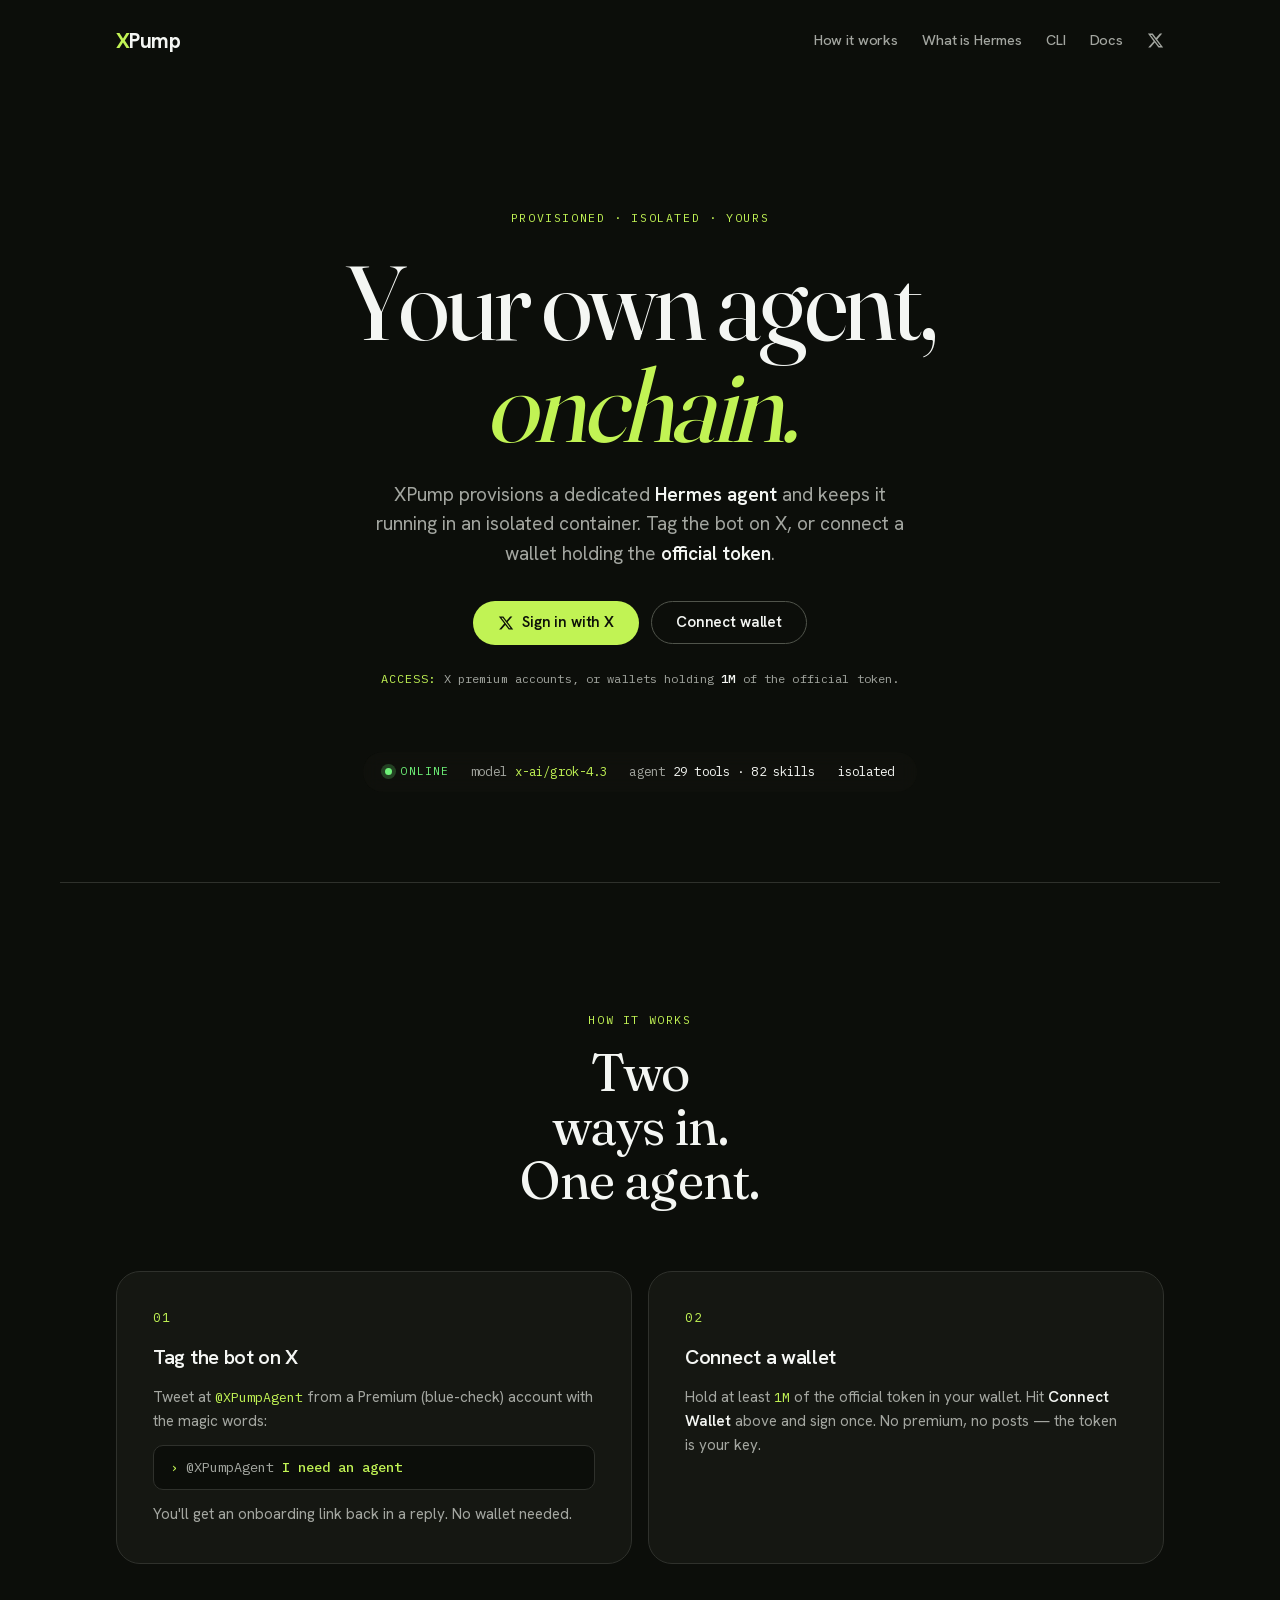
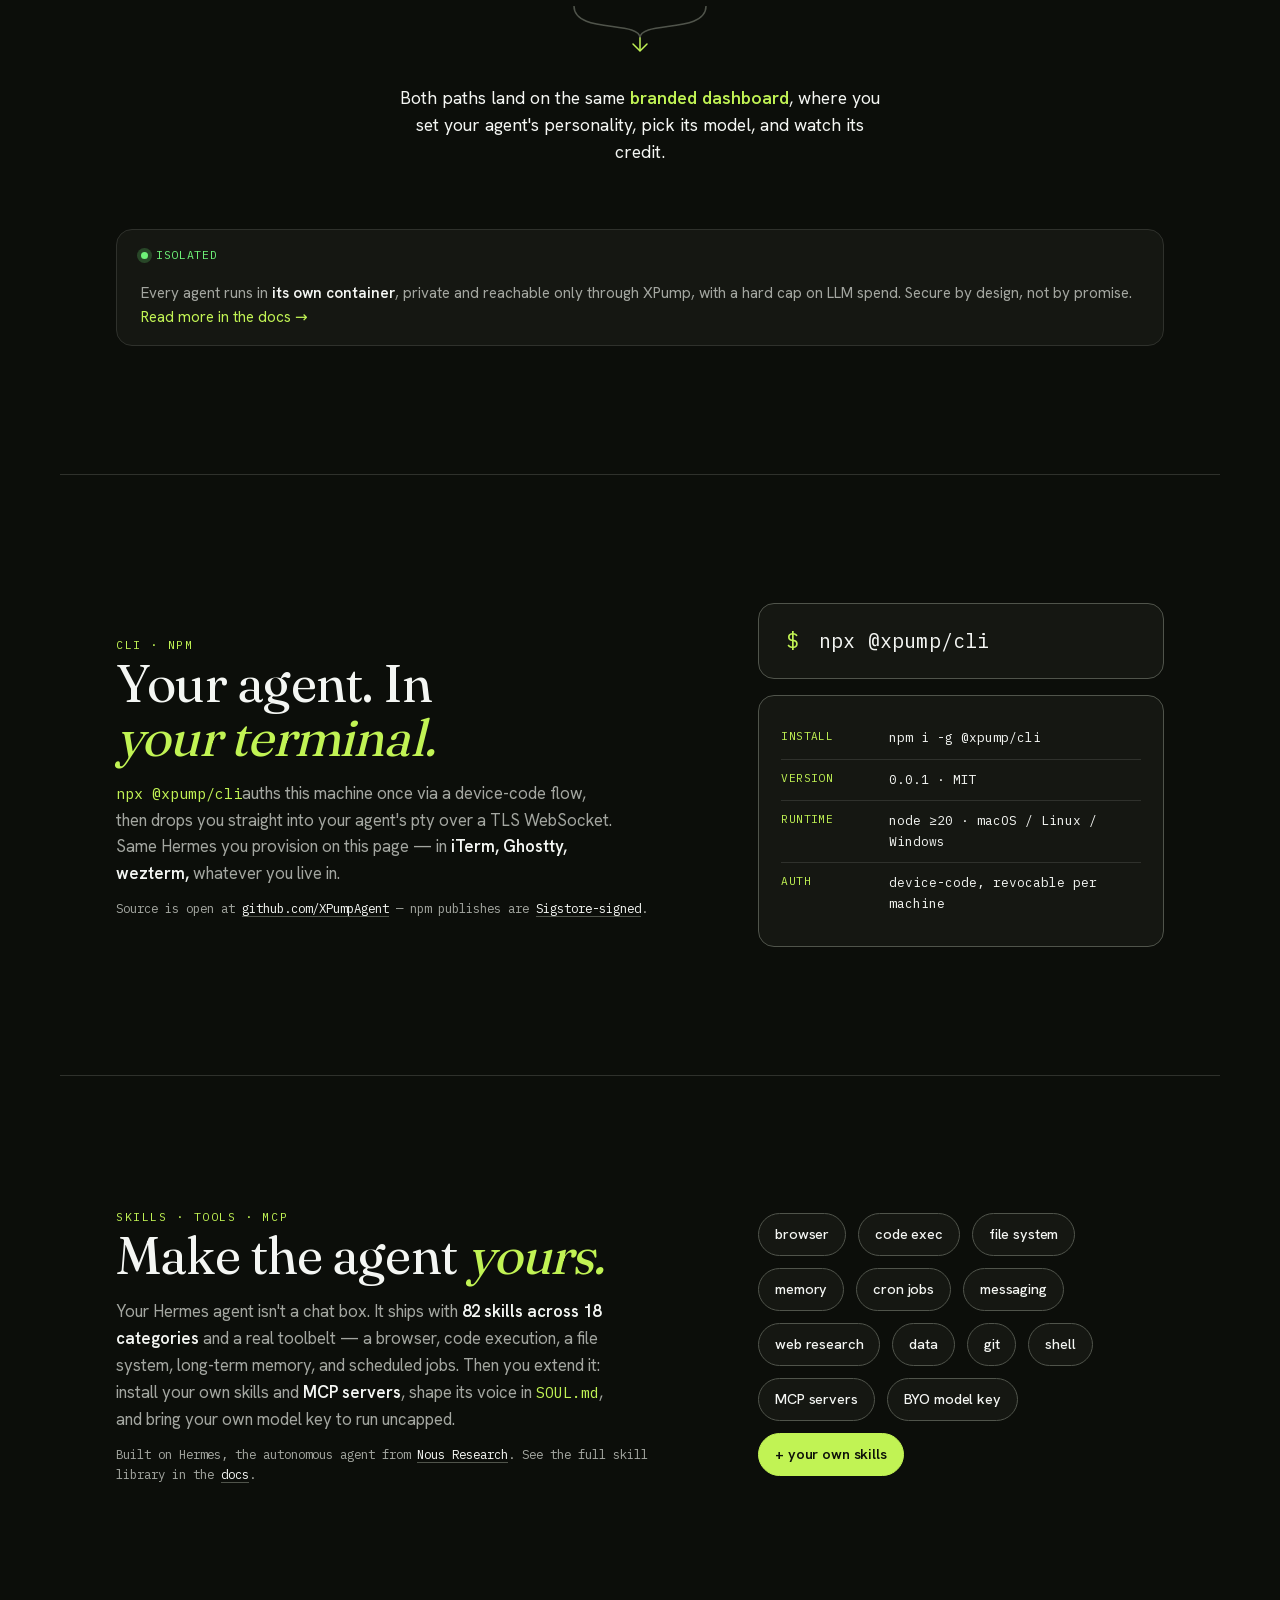
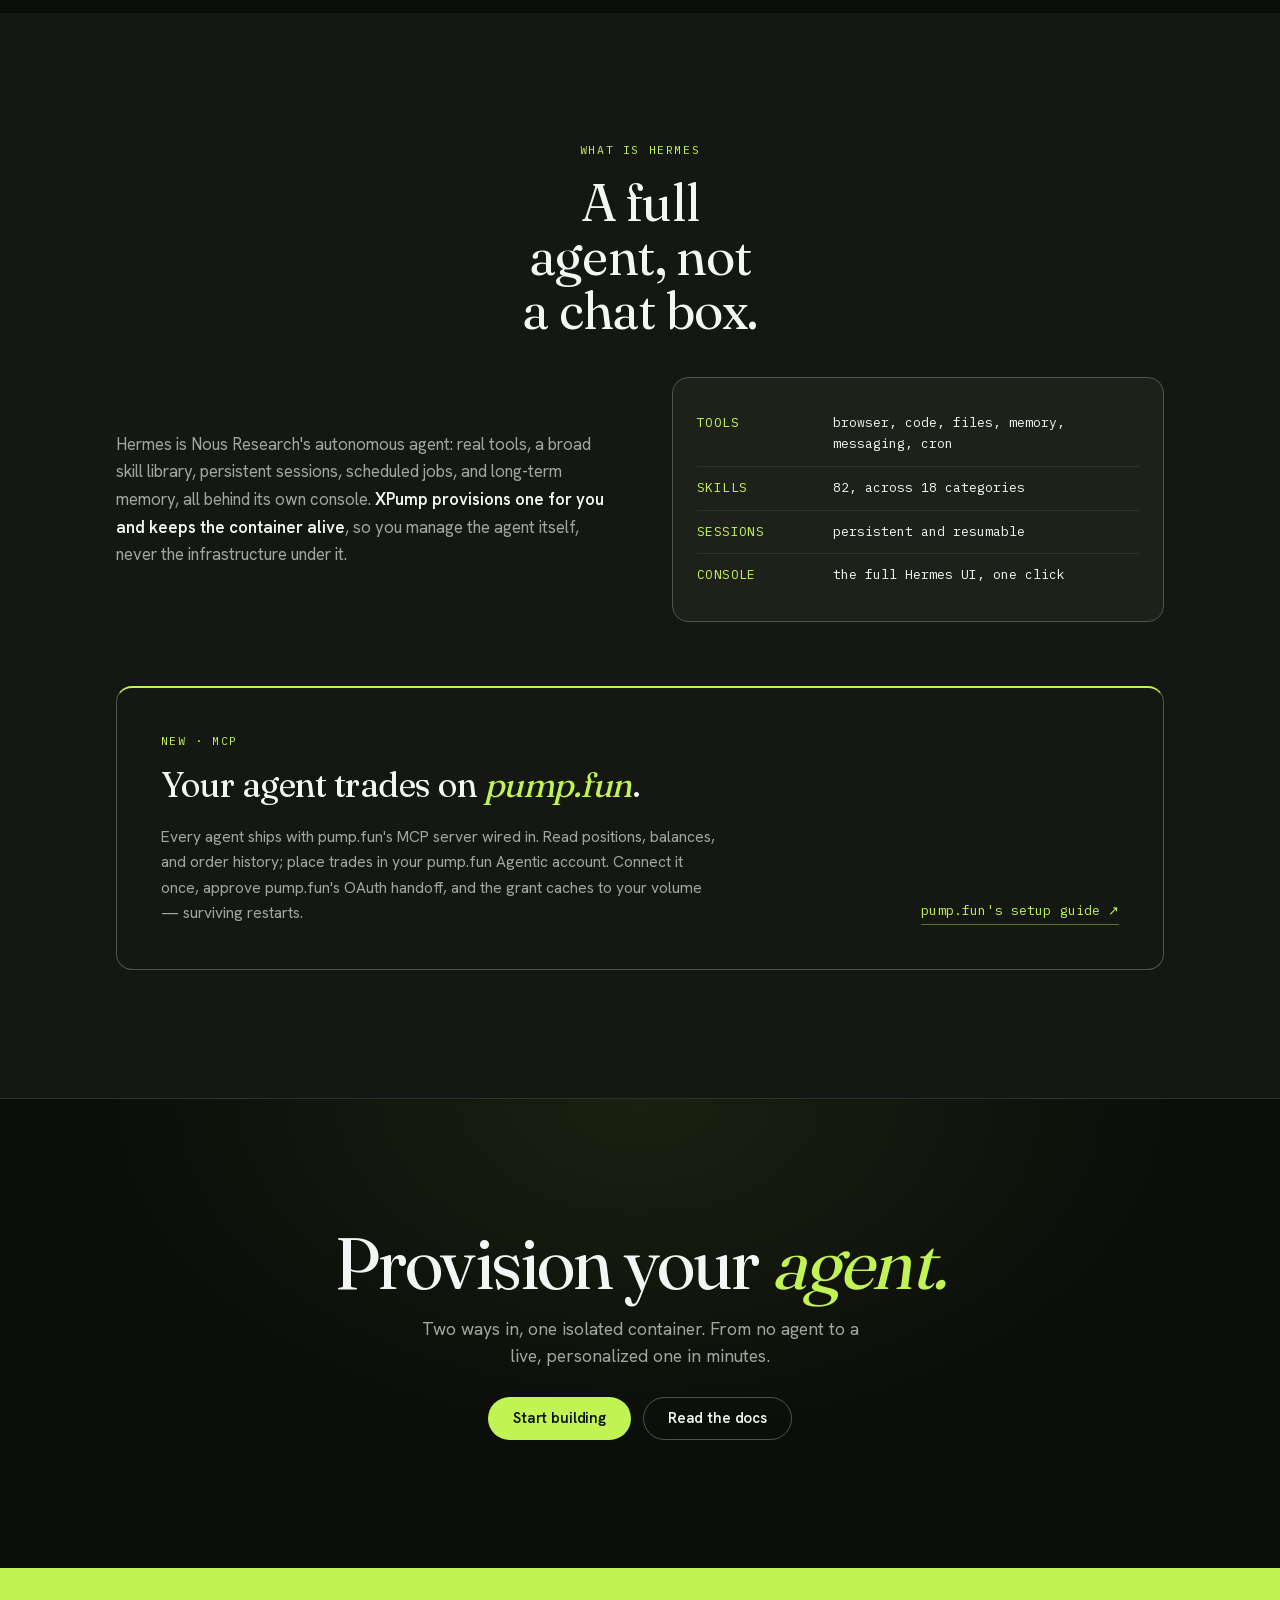
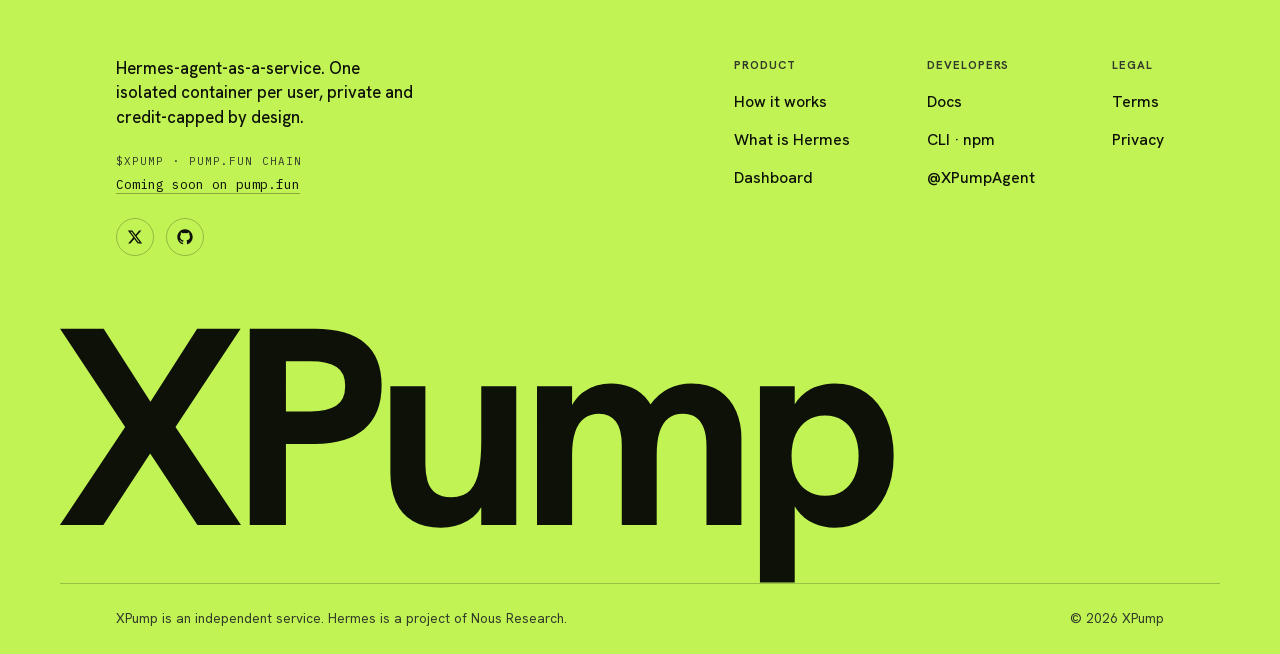
==== commit 92f7807c: "Fix rebranding issues with exact xHOOD casing" ====
--- a/index.html
+++ b/index.html
@@ -1 +1 @@
-<!DOCTYPE html><html lang="en" class="fraunces_7877c915-module__ORk6FW__variable hanken_grotesk_c3f95356-module__YCJwva__variable ibm_plex_mono_eeb4082b-module__5ENv4W__variable"><head><meta charSet="utf-8"><meta name="viewport" content="width=device-width, initial-scale=1"><link rel="stylesheet" href="css/15z-kvc1j~0s2.css" data-precedence="next"><link rel="stylesheet" href="css/0tta3vpo899tt.css" data-precedence="next"><link rel="preload" as="script" fetchPriority="low" href="/_next/static/chunks/0~ym82pzuef0z.js"><script src="js/059yqiix4e8j8.js" async></script><script src="js/0x2_.f074g_5o.js" async></script><script src="js/0u0w.6p2kfwnw.js" async></script><script src="js/turbopack-0o85m4tms6i-5.js" async></script><script src="js/0_ber90-2-uiv.js" async></script><script src="js/0--7wq-l3jjgy.js" async></script><script src="js/02c.lx4oawe0h.js" async></script><script src="js/0m6~-lcce_hmq.js" async></script><script src="js/0tt.96f5~xtua.js" async></script><meta name="next-size-adjust" content><title>XPump Agent: your own Hermes agent</title><meta name="description" content="XPump Agent provisions and manages a dedicated Hermes agent, one isolated container per user."><link rel="icon" href="images/favicon.png"><link rel="apple-touch-icon" href="images/apple-touch-icon.png"><script src="js/03~yq9q893hmn.js" noModule></script></head><body><div hidden><!--$--><!--/$--></div><div class="page-module__YnyroG__page"><header class="page-module__YnyroG__shell page-module__YnyroG__header" id="top"><a class="page-module__YnyroG__brand" href="/"><b>X</b>Pump</a><nav class="page-module__YnyroG__nav"><a class="page-module__YnyroG__navLink page-module__YnyroG__navWide" href="#how">How it works</a><a class="page-module__YnyroG__navLink page-module__YnyroG__navWide" href="#what">What is Hermes</a><a class="page-module__YnyroG__navLink page-module__YnyroG__navWide" href="#cli">CLI</a><a class="page-module__YnyroG__navLink" href="/docs">Docs</a><a class="page-module__YnyroG__iconLink" href="https://x.com/XPumpAgent" target="_blank" rel="noreferrer" aria-label="XPump on X"><svg viewBox="0 0 24 24" aria-hidden="true" fill="currentColor"><path d="M18.244 2.25h3.308l-7.227 8.26 8.502 11.24H16.17l-5.214-6.817L4.99 21.75H1.68l7.73-8.835L1.254 2.25H8.08l4.713 6.231zm-1.161 17.52h1.833L7.084 4.126H5.117z"/></svg></a></nav></header><section class="page-module__YnyroG__hero"><canvas class="LiquidChrome-module__C-ZwVW__canvas page-module__YnyroG__heroCanvas" aria-hidden="true"></canvas><div class="page-module__YnyroG__shell page-module__YnyroG__heroInner"><span class="page-module__YnyroG__eyebrow">Provisioned · Isolated · Yours</span><h1 class="page-module__YnyroG__heroTitle">Your own agent,<br><em>onchain.</em></h1><p class="page-module__YnyroG__lede">XPump<!-- --> provisions a dedicated <strong>Hermes agent</strong> <!-- -->and keeps it running in an isolated container. Tag the bot on X, or connect a wallet holding the <strong>official token</strong>.</p><div class="page-module__YnyroG__ctaRow"><form action encType="multipart/form-data" method="POST"><input type="hidden" name="$ACTION_ID_004012ab31ee4e5e4decefba1152dd55e0f887a399"><button class="btn btn--primary" type="submit"><svg class="btn__icon" viewBox="0 0 24 24" aria-hidden="true" fill="currentColor"><path d="M18.244 2.25h3.308l-7.227 8.26 8.502 11.24H16.17l-5.214-6.817L4.99 21.75H1.68l7.73-8.835L1.254 2.25H8.08l4.713 6.231zm-1.161 17.52h1.833L7.084 4.126H5.117z"/></svg>Sign in with X</button></form><button type="button" class="btn btn--ghost">Connect<!-- --> wallet</button><dialog class="WalletConnect-module__QHldJW__modal"><div class="WalletConnect-module__QHldJW__card"><div class="WalletConnect-module__QHldJW__head"><h2 class="WalletConnect-module__QHldJW__title">Connect<!-- --> a wallet</h2><button type="button" class="WalletConnect-module__QHldJW__close" aria-label="Close">×</button></div><ul class="WalletConnect-module__QHldJW__list"><li><button type="button" class="WalletConnect-module__QHldJW__wallet" data-busy="false"><span class="WalletConnect-module__QHldJW__iconFallback" aria-hidden="true">I</span><span class="WalletConnect-module__QHldJW__name">Injected</span><span class="WalletConnect-module__QHldJW__verb">Connect</span></button></li></ul></div></dialog></div><p class="page-module__YnyroG__ctaNote"><span>access:</span> X premium accounts, or wallets holding<!-- --> <b class="page-module__YnyroG__ctaHold">1M</b> of the official token.</p><div class="page-module__YnyroG__status" aria-hidden="true"><span class="page-module__YnyroG__statusLive"><span class="page-module__YnyroG__dot"></span>online</span><span class="page-module__YnyroG__statusItem"><span class="page-module__YnyroG__statusKey">model</span><span class="ModelTicker-module__9qcs_W__ticker ModelTicker-module__9qcs_W__in ">x-ai/grok-4.3</span></span><span class="page-module__YnyroG__statusItem"><span class="page-module__YnyroG__statusKey">agent</span>29 tools · 82 skills</span><span class="page-module__YnyroG__statusItem">isolated</span></div></div></section><section id="how" class="page-module__YnyroG__shell page-module__YnyroG__section"><div class="page-module__YnyroG__sectionHead"><span class="page-module__YnyroG__eyebrow">How it works</span><h2 class="page-module__YnyroG__headline">Two ways in. One agent.</h2></div><div class="page-module__YnyroG__paths"><div class="page-module__YnyroG__path"><span class="page-module__YnyroG__pathNum">01</span><h3 class="page-module__YnyroG__pathTitle">Tag the bot on X</h3><p class="page-module__YnyroG__pathBody">Tweet at <code>@<!-- -->XPumpAgent</code> from a Premium (blue-check) account with the magic words:</p><pre class="page-module__YnyroG__pathSnippet" aria-label="Example tweet"><span class="page-module__YnyroG__pathSnippetHandle">@<!-- -->XPumpAgent</span> <span class="page-module__YnyroG__pathSnippetCmd">I need an agent</span></pre><p class="page-module__YnyroG__pathBody">You&#x27;ll get an onboarding link back in a reply. No wallet needed.</p></div><div class="page-module__YnyroG__path"><span class="page-module__YnyroG__pathNum">02</span><h3 class="page-module__YnyroG__pathTitle">Connect a wallet</h3><p class="page-module__YnyroG__pathBody">Hold at least <code>1M</code> of the official token in your wallet. Hit <b>Connect Wallet</b> <!-- -->above and sign once. No premium, no posts — the token is your key.</p></div></div><svg class="page-module__YnyroG__connector" viewBox="0 0 220 56" aria-hidden="true"><path style="fill:none;stroke:var(--border-strong);stroke-width:1.5" d="M44 2 C44 30 110 16 110 34"/><path style="fill:none;stroke:var(--border-strong);stroke-width:1.5" d="M176 2 C176 30 110 16 110 34"/><path style="fill:none;stroke:var(--amber);stroke-width:1.5;stroke-linecap:round" d="M110 34 L110 46"/><path style="fill:none;stroke:var(--amber);stroke-width:1.5;stroke-linecap:round" d="M103 40 L110 47 L117 40"/></svg><p class="page-module__YnyroG__converge">Both paths land on the same <b>branded dashboard</b>, where you set your agent&#x27;s personality, pick its model, and watch its credit.</p><div class="page-module__YnyroG__secure"><span class="page-module__YnyroG__secureLabel"><span class="page-module__YnyroG__dot"></span>Isolated</span><span class="page-module__YnyroG__secureText">Every agent runs in <b>its own container</b>, private and reachable only through XPump, with a hard cap on LLM spend. Secure by design, not by promise.<!-- --> <a class="page-module__YnyroG__secureLink" href="/docs#security">Read more in the docs →</a></span></div></section><section id="cli" class="page-module__YnyroG__shell page-module__YnyroG__section"><div class="page-module__YnyroG__cliGrid"><div><span class="page-module__YnyroG__eyebrow">CLI · npm</span><h2 class="page-module__YnyroG__headline">Your agent. In <b class="page-module__YnyroG__cliWord">your terminal.</b></h2><p class="page-module__YnyroG__cliLede"><code>npx @xpump/cli</code>auths this machine once via a device-code flow, then drops you straight into your agent&#x27;s pty over a TLS WebSocket. Same Hermes you provision on this page — in <b>iTerm, Ghostty, wezterm,</b> whatever you live in.</p><p class="page-module__YnyroG__cliCite">Source is open at<!-- --> <a class="page-module__YnyroG__cliInline" href="https://github.com/XPumpAgent" target="_blank" rel="noreferrer">github.com/XPumpAgent</a> — <!-- -->npm publishes are<!-- --> <a class="page-module__YnyroG__cliInline" href="https://docs.npmjs.com/generating-provenance-statements" target="_blank" rel="noreferrer">Sigstore-signed</a>.</p></div><div><pre class="page-module__YnyroG__cliSnippet" aria-label="Install and run the XPump CLI"><span class="page-module__YnyroG__cliPrompt">$</span> npx @xpump/cli</pre><div class="page-module__YnyroG__cliSpec"><div class="page-module__YnyroG__cliSpecRow"><span class="page-module__YnyroG__cliSpecKey">install</span><span class="page-module__YnyroG__cliSpecVal">npm i -g @xpump/cli</span></div><div class="page-module__YnyroG__cliSpecRow"><span class="page-module__YnyroG__cliSpecKey">version</span><span class="page-module__YnyroG__cliSpecVal">0.0.1 · MIT</span></div><div class="page-module__YnyroG__cliSpecRow"><span class="page-module__YnyroG__cliSpecKey">runtime</span><span class="page-module__YnyroG__cliSpecVal">node ≥20 · macOS / Linux / Windows</span></div><div class="page-module__YnyroG__cliSpecRow"><span class="page-module__YnyroG__cliSpecKey">auth</span><span class="page-module__YnyroG__cliSpecVal">device-code, revocable per machine</span></div></div></div></div></section><section class="page-module__YnyroG__shell page-module__YnyroG__section"><div class="page-module__YnyroG__capGrid"><div><span class="page-module__YnyroG__eyebrow">Skills · Tools · MCP</span><h2 class="page-module__YnyroG__headline">Make the agent <b>yours.</b></h2><p class="page-module__YnyroG__grokLede">Your Hermes agent isn&#x27;t a chat box. It ships with<!-- --> <b>82 skills across 18 categories</b> and a real toolbelt — a browser, code execution, a file system, long-term memory, and scheduled jobs. Then you extend it: install your own skills and<!-- --> <b>MCP servers</b>, shape its voice in <code>SOUL.md</code>, and bring your own model key to run uncapped.</p><p class="page-module__YnyroG__grokCite">Built on Hermes, the autonomous agent from<!-- --> <a class="page-module__YnyroG__grokInline" href="https://nousresearch.com/" target="_blank" rel="noreferrer">Nous Research</a>. See the full skill library in the<!-- --> <a class="page-module__YnyroG__grokInline" href="/docs">docs</a>.</p></div><div class="page-module__YnyroG__capTags" aria-hidden="true"><span class="page-module__YnyroG__capTag">browser</span><span class="page-module__YnyroG__capTag">code exec</span><span class="page-module__YnyroG__capTag">file system</span><span class="page-module__YnyroG__capTag">memory</span><span class="page-module__YnyroG__capTag">cron jobs</span><span class="page-module__YnyroG__capTag">messaging</span><span class="page-module__YnyroG__capTag">web research</span><span class="page-module__YnyroG__capTag">data</span><span class="page-module__YnyroG__capTag">git</span><span class="page-module__YnyroG__capTag">shell</span><span class="page-module__YnyroG__capTag">MCP servers</span><span class="page-module__YnyroG__capTag">BYO model key</span><span class="page-module__YnyroG__capTag page-module__YnyroG__capTagAccent">+ your own skills</span></div></div></section><section id="what" class="page-module__YnyroG__band"><div class="page-module__YnyroG__shell page-module__YnyroG__section" style="border-top:none"><div class="page-module__YnyroG__sectionHead"><span class="page-module__YnyroG__eyebrow">What is Hermes</span><h2 class="page-module__YnyroG__headline">A full agent, not a chat box.</h2></div><div class="page-module__YnyroG__whatGrid"><p class="page-module__YnyroG__prose">Hermes is Nous Research&#x27;s autonomous agent: real tools, a broad skill library, persistent sessions, scheduled jobs, and long-term memory, all behind its own console.<!-- --> <strong>XPump provisions one for you and keeps the container alive</strong>, so you manage the agent itself, never the infrastructure under it.</p><div class="page-module__YnyroG__specFrame"><div class="page-module__YnyroG__specRow"><span class="page-module__YnyroG__specKey">TOOLS</span><span class="page-module__YnyroG__specVal">browser, code, files, memory, messaging, cron</span></div><div class="page-module__YnyroG__specRow"><span class="page-module__YnyroG__specKey">SKILLS</span><span class="page-module__YnyroG__specVal">82, across 18 categories</span></div><div class="page-module__YnyroG__specRow"><span class="page-module__YnyroG__specKey">SESSIONS</span><span class="page-module__YnyroG__specVal">persistent and resumable</span></div><div class="page-module__YnyroG__specRow"><span class="page-module__YnyroG__specKey">CONSOLE</span><span class="page-module__YnyroG__specVal">the full Hermes UI, one click</span></div></div></div><div class="page-module__YnyroG__mcpPanel"><span class="page-module__YnyroG__eyebrow">New · MCP</span><h3 class="page-module__YnyroG__mcpTitle">Your agent trades on <b>pump.fun</b>.</h3><div class="page-module__YnyroG__mcpFoot"><p class="page-module__YnyroG__mcpProse">Every agent ships with pump.fun&#x27;s MCP server wired in. Read positions, balances, and order history; place trades in your pump.fun Agentic account. Connect it once, approve pump.fun&#x27;s OAuth handoff, and the grant caches to your volume — surviving restarts.</p><a class="page-module__YnyroG__mcpLink" href="https://pump.fun.com/us/en/support/articles/agentic-trading-overview/" target="_blank" rel="noreferrer noopener">pump.fun&#x27;s setup guide ↗</a></div></div></div></section><section class="page-module__YnyroG__cta"><div class="page-module__YnyroG__shell page-module__YnyroG__ctaInner"><h2 class="page-module__YnyroG__ctaTitle">Provision your <em>agent.</em></h2><p class="page-module__YnyroG__ctaLede">Two ways in, one isolated container. From no agent to a live, personalized one in minutes.</p><div class="page-module__YnyroG__ctaBandRow"><a class="btn btn--primary" href="#top">Start building</a><a class="btn btn--ghost" href="/docs">Read the docs</a></div></div></section><footer class="page-module__YnyroG__footer"><div class="page-module__YnyroG__shell page-module__YnyroG__footerTop"><div class="page-module__YnyroG__footerBrandCol"><p class="page-module__YnyroG__footerTag">Hermes-agent-as-a-service. One isolated container per user, private and credit-capped by design.</p><div class="page-module__YnyroG__footerToken"><span class="page-module__YnyroG__footerTokenLabel">$xHOOD<!-- --> · pump.fun Chain</span><button type="button" class="CopyAddress-module__BgJEiG__btn " aria-label="Copy address to clipboard" title="Copy to clipboard"><span class="CopyAddress-module__BgJEiG__addr">Coming soon on pump.fun</span></button></div><div class="page-module__YnyroG__footerSocial"><a href="https://x.com/XPumpAgent" target="_blank" rel="noreferrer" aria-label="@XPumpAgent on X"><svg viewBox="0 0 24 24" aria-hidden="true" fill="currentColor"><path d="M18.244 2.25h3.308l-7.227 8.26 8.502 11.24H16.17l-5.214-6.817L4.99 21.75H1.68l7.73-8.835L1.254 2.25H8.08l4.713 6.231zm-1.161 17.52h1.833L7.084 4.126H5.117z"/></svg></a><a href="https://github.com/XPumpAgent" target="_blank" rel="noreferrer" aria-label="XPumpAgent on GitHub"><svg viewBox="0 0 24 24" aria-hidden="true" fill="currentColor"><path d="M12 .5C5.65.5.5 5.65.5 12c0 5.08 3.29 9.39 7.86 10.91.58.11.79-.25.79-.55 0-.27-.01-1-.02-1.95-3.2.7-3.87-1.54-3.87-1.54-.52-1.32-1.28-1.67-1.28-1.67-1.05-.71.08-.7.08-.7 1.16.08 1.77 1.2 1.77 1.2 1.03 1.77 2.71 1.26 3.37.96.1-.75.4-1.26.73-1.55-2.55-.29-5.24-1.28-5.24-5.69 0-1.26.45-2.29 1.19-3.1-.12-.29-.52-1.46.11-3.05 0 0 .97-.31 3.18 1.18a11.04 11.04 0 015.79 0c2.21-1.49 3.18-1.18 3.18-1.18.63 1.59.23 2.76.11 3.05.74.81 1.19 1.84 1.19 3.1 0 4.42-2.69 5.4-5.26 5.68.41.36.78 1.06.78 2.14 0 1.55-.01 2.8-.01 3.18 0 .31.21.67.8.55C20.21 21.38 23.5 17.08 23.5 12 23.5 5.65 18.35.5 12 .5z"/></svg></a></div></div><div class="page-module__YnyroG__footerNav"><div class="page-module__YnyroG__footerCol"><span class="page-module__YnyroG__footerLabel">Product</span><a class="page-module__YnyroG__footerLink" href="#how">How it works</a><a class="page-module__YnyroG__footerLink" href="#what">What is Hermes</a><a class="page-module__YnyroG__footerLink" href="/dashboard">Dashboard</a></div><div class="page-module__YnyroG__footerCol"><span class="page-module__YnyroG__footerLabel">Developers</span><a class="page-module__YnyroG__footerLink" href="/docs">Docs</a><a class="page-module__YnyroG__footerLink" href="https://github.com/XPumpAgent" target="_blank" rel="noreferrer">CLI · npm</a><a class="page-module__YnyroG__footerLink" href="https://x.com/XPumpAgent" target="_blank" rel="noreferrer">@<!-- -->XPumpAgent</a></div><div class="page-module__YnyroG__footerCol"><span class="page-module__YnyroG__footerLabel">Legal</span><a class="page-module__YnyroG__footerLink" href="/terms">Terms</a><a class="page-module__YnyroG__footerLink" href="/privacy">Privacy</a></div></div></div><a class="page-module__YnyroG__footerWordmark" href="/" aria-label="XPump home">XPump</a><div class="page-module__YnyroG__shell page-module__YnyroG__footerLegal"><span>XPump is an independent service. Hermes is a project of Nous Research.</span><span>© <!-- -->2026<!-- --> <!-- -->XPump</span></div></footer></div><!--$--><!--/$--><script src="js/0~ym82pzuef0z.js" id="_R_" async></script><script>(self.__next_f=self.__next_f||[]).push([0])</script><script>self.__next_f.push([1,"1:\"$Sreact.fragment\"\n2:I[902268,[\"/_next/static/chunks/0_ber90-2-uiv.js\",\"/_next/static/chunks/0--7wq-l3jjgy.js\",\"/_next/static/chunks/02c.lx4oawe0h.js\",\"/_next/static/chunks/0m6~-lcce_hmq.js\"],\"Providers\"]\n3:I[876555,[\"/_next/static/chunks/0_ber90-2-uiv.js\",\"/_next/static/chunks/0--7wq-l3jjgy.js\",\"/_next/static/chunks/02c.lx4oawe0h.js\",\"/_next/static/chunks/0m6~-lcce_hmq.js\"],\"default\"]\n4:I[476314,[\"/_next/static/chunks/0_ber90-2-uiv.js\",\"/_next/static/chunks/0--7wq-l3jjgy.js\",\"/_next/static/chunks/02c.lx4oawe0h.js\",\"/_next/static/chunks/0m6~-lcce_hmq.js\"],\"default\"]\n6:I[999674,[\"/_next/static/chunks/0_ber90-2-uiv.js\",\"/_next/static/chunks/0--7wq-l3jjgy.js\",\"/_next/static/chunks/02c.lx4oawe0h.js\",\"/_next/static/chunks/0m6~-lcce_hmq.js\"],\"OutletBoundary\"]\n7:\"$Sreact.suspense\"\n9:I[999674,[\"/_next/static/chunks/0_ber90-2-uiv.js\",\"/_next/static/chunks/0--7wq-l3jjgy.js\",\"/_next/static/chunks/02c.lx4oawe0h.js\",\"/_next/static/chunks/0m6~-lcce_hmq.js\"],\"ViewportBoundary\"]\nb:I[999674,[\"/_next/static/chunks/0_ber90-2-uiv.js\",\"/_next/static/chunks/0--7wq-l3jjgy.js\",\"/_next/static/chunks/02c.lx4oawe0h.js\",\"/_next/static/chunks/0m6~-lcce_hmq.js\"],\"MetadataBoundary\"]\nd:I[642761,[\"/_next/static/chunks/0_ber90-2-uiv.js\",\"/_next/static/chunks/0--7wq-l3jjgy.js\",\"/_next/static/chunks/02c.lx4oawe0h.js\",\"/_next/static/chunks/0m6~-lcce_hmq.js\"],\"default\",1]\ne:I[136144,[\"/_next/static/chunks/0_ber90-2-uiv.js\",\"/_next/static/chunks/0--7wq-l3jjgy.js\",\"/_next/static/chunks/02c.lx4oawe0h.js\",\"/_next/static/chunks/0m6~-lcce_hmq.js\"],\"IconMark\"]\n:HL[\"/_next/static/chunks/15z-kvc1j~0s2.css\",\"style\"]\n:HL[\"/_next/static/media/99e609270109b47d-s.p.16-z~2sp29ex6.woff2\",\"font\",{\"crossOrigin\":\"\",\"type\":\"font/woff2\"}]\n:HL[\"/_next/static/media/b67966e0b83b2cd0-s.p.04y9-s23ppywx.woff2\",\"font\",{\"crossOrigin\":\"\",\"type\":\"font/woff2\"}]\n:HL[\"/_next/static/media/c47649aa31f9e140-s.p.11uo_35nso9mn.woff2\",\"font\",{\"crossOrigin\":\"\",\"type\":\"font/woff2\"}]\n:HL[\"/_next/static/media/effe91970fc4db64-s.p.07ig5l8azj~hy.woff2\",\"font\",{\"crossOrigin\":\"\",\"type\":\"font/woff2\"}]\n:HL[\"/_next/static/chunks/0tta3vpo899tt.css\",\"style\"]\n"])</script><script>self.__next_f.push([1,"0:{\"P\":null,\"c\":[\"\",\"\"],\"q\":\"\",\"i\":false,\"f\":[[[\"\",{\"children\":[\"__PAGE__\",{}]},\"$undefined\",\"$undefined\",16],[[\"$\",\"$1\",\"c\",{\"children\":[[[\"$\",\"link\",\"0\",{\"rel\":\"stylesheet\",\"href\":\"/_next/static/chunks/15z-kvc1j~0s2.css\",\"precedence\":\"next\",\"crossOrigin\":\"$undefined\",\"nonce\":\"$undefined\"}],[\"$\",\"script\",\"script-0\",{\"src\":\"/_next/static/chunks/0_ber90-2-uiv.js\",\"async\":true,\"nonce\":\"$undefined\"}],[\"$\",\"script\",\"script-1\",{\"src\":\"/_next/static/chunks/0--7wq-l3jjgy.js\",\"async\":true,\"nonce\":\"$undefined\"}],[\"$\",\"script\",\"script-2\",{\"src\":\"/_next/static/chunks/02c.lx4oawe0h.js\",\"async\":true,\"nonce\":\"$undefined\"}],[\"$\",\"script\",\"script-3\",{\"src\":\"/_next/static/chunks/0m6~-lcce_hmq.js\",\"async\":true,\"nonce\":\"$undefined\"}]],[\"$\",\"html\",null,{\"lang\":\"en\",\"className\":\"fraunces_7877c915-module__ORk6FW__variable hanken_grotesk_c3f95356-module__YCJwva__variable ibm_plex_mono_eeb4082b-module__5ENv4W__variable\",\"children\":[\"$\",\"body\",null,{\"children\":[\"$\",\"$L2\",null,{\"children\":[\"$\",\"$L3\",null,{\"parallelRouterKey\":\"children\",\"error\":\"$undefined\",\"errorStyles\":\"$undefined\",\"errorScripts\":\"$undefined\",\"template\":[\"$\",\"$L4\",null,{}],\"templateStyles\":\"$undefined\",\"templateScripts\":\"$undefined\",\"notFound\":[[[\"$\",\"title\",null,{\"children\":\"404: This page could not be found.\"}],[\"$\",\"div\",null,{\"style\":{\"fontFamily\":\"system-ui,\\\"Segoe UI\\\",Roboto,Helvetica,Arial,sans-serif,\\\"Apple Color Emoji\\\",\\\"Segoe UI Emoji\\\"\",\"height\":\"100vh\",\"textAlign\":\"center\",\"display\":\"flex\",\"flexDirection\":\"column\",\"alignItems\":\"center\",\"justifyContent\":\"center\"},\"children\":[\"$\",\"div\",null,{\"children\":[[\"$\",\"style\",null,{\"dangerouslySetInnerHTML\":{\"__html\":\"body{color:#000;background:#fff;margin:0}.next-error-h1{border-right:1px solid rgba(0,0,0,.3)}@media (prefers-color-scheme:dark){body{color:#fff;background:#000}.next-error-h1{border-right:1px solid rgba(255,255,255,.3)}}\"}}],[\"$\",\"h1\",null,{\"className\":\"next-error-h1\",\"style\":{\"display\":\"inline-block\",\"margin\":\"0 20px 0 0\",\"padding\":\"0 23px 0 0\",\"fontSize\":24,\"fontWeight\":500,\"verticalAlign\":\"top\",\"lineHeight\":\"49px\"},\"children\":404}],[\"$\",\"div\",null,{\"style\":{\"display\":\"inline-block\"},\"children\":[\"$\",\"h2\",null,{\"style\":{\"fontSize\":14,\"fontWeight\":400,\"lineHeight\":\"49px\",\"margin\":0},\"children\":\"This page could not be found.\"}]}]]}]}]],[]],\"forbidden\":\"$undefined\",\"unauthorized\":\"$undefined\"}]}]}]}]]}],{\"children\":[[\"$\",\"$1\",\"c\",{\"children\":[\"$L5\",[[\"$\",\"link\",\"0\",{\"rel\":\"stylesheet\",\"href\":\"/_next/static/chunks/0tta3vpo899tt.css\",\"precedence\":\"next\",\"crossOrigin\":\"$undefined\",\"nonce\":\"$undefined\"}],[\"$\",\"script\",\"script-0\",{\"src\":\"/_next/static/chunks/0tt.96f5~xtua.js\",\"async\":true,\"nonce\":\"$undefined\"}]],[\"$\",\"$L6\",null,{\"children\":[\"$\",\"$7\",null,{\"name\":\"Next.MetadataOutlet\",\"children\":\"$@8\"}]}]]}],{},null,false,null]},null,false,null],[\"$\",\"$1\",\"h\",{\"children\":[null,[\"$\",\"$L9\",null,{\"children\":\"$La\"}],[\"$\",\"div\",null,{\"hidden\":true,\"children\":[\"$\",\"$Lb\",null,{\"children\":[\"$\",\"$7\",null,{\"name\":\"Next.Metadata\",\"children\":\"$Lc\"}]}]}],[\"$\",\"meta\",null,{\"name\":\"next-size-adjust\",\"content\":\"\"}]]}],false]],\"m\":\"$undefined\",\"G\":[\"$d\",[[\"$\",\"link\",\"0\",{\"rel\":\"stylesheet\",\"href\":\"/_next/static/chunks/15z-kvc1j~0s2.css\",\"precedence\":\"next\",\"crossOrigin\":\"$undefined\",\"nonce\":\"$undefined\"}]]],\"S\":false,\"h\":null,\"s\":\"$undefined\",\"l\":\"$undefined\",\"p\":\"$undefined\",\"d\":\"$undefined\",\"b\":\"dWIB5uftfRIkLp02Ra8fZ\"}\n"])</script><script>self.__next_f.push([1,"a:[[\"$\",\"meta\",\"0\",{\"charSet\":\"utf-8\"}],[\"$\",\"meta\",\"1\",{\"name\":\"viewport\",\"content\":\"width=device-width, initial-scale=1\"}]]\n8:null\nc:[[\"$\",\"title\",\"0\",{\"children\":\"XPump Agent: your own Hermes agent\"}],[\"$\",\"meta\",\"1\",{\"name\":\"description\",\"content\":\"XPump Agent provisions and manages a dedicated Hermes agent, one isolated container per user.\"}],[\"$\",\"link\",\"2\",{\"rel\":\"icon\",\"href\":\"/favicon.png\"}],[\"$\",\"link\",\"3\",{\"rel\":\"apple-touch-icon\",\"href\":\"/apple-touch-icon.png\"}],[\"$\",\"$Le\",\"4\",{}]]\n"])</script><script>self.__next_f.push([1,"f:I[197356,[\"/_next/static/chunks/0_ber90-2-uiv.js\",\"/_next/static/chunks/0--7wq-l3jjgy.js\",\"/_next/static/chunks/02c.lx4oawe0h.js\",\"/_next/static/chunks/0m6~-lcce_hmq.js\",\"/_next/static/chunks/0tt.96f5~xtua.js\"],\"LiquidChrome\"]\n11:I[596257,[\"/_next/static/chunks/0_ber90-2-uiv.js\",\"/_next/static/chunks/0--7wq-l3jjgy.js\",\"/_next/static/chunks/02c.lx4oawe0h.js\",\"/_next/static/chunks/0m6~-lcce_hmq.js\",\"/_next/static/chunks/0tt.96f5~xtua.js\"],\"WalletConnect\"]\n12:I[916580,[\"/_next/static/chunks/0_ber90-2-uiv.js\",\"/_next/static/chunks/0--7wq-l3jjgy.js\",\"/_next/static/chunks/02c.lx4oawe0h.js\",\"/_next/static/chunks/0m6~-lcce_hmq.js\",\"/_next/static/chunks/0tt.96f5~xtua.js\"],\"ModelTicker\"]\n10:{\"id\":\"004012ab31ee4e5e4decefba1152dd55e0f887a399\",\"bound\":null}\n"])</script><script>self.__next_f.push([1,"5:[\"$\",\"div\",null,{\"className\":\"page-module__YnyroG__page\",\"children\":[[\"$\",\"header\",null,{\"className\":\"page-module__YnyroG__shell page-module__YnyroG__header\",\"id\":\"top\",\"children\":[[\"$\",\"a\",null,{\"className\":\"page-module__YnyroG__brand\",\"href\":\"/\",\"children\":[[\"$\",\"b\",null,{\"children\":\"x\"}],\"Hood\"]}],[\"$\",\"nav\",null,{\"className\":\"page-module__YnyroG__nav\",\"children\":[[\"$\",\"a\",null,{\"className\":\"page-module__YnyroG__navLink page-module__YnyroG__navWide\",\"href\":\"#how\",\"children\":\"How it works\"}],[\"$\",\"a\",null,{\"className\":\"page-module__YnyroG__navLink page-module__YnyroG__navWide\",\"href\":\"#what\",\"children\":\"What is Hermes\"}],[\"$\",\"a\",null,{\"className\":\"page-module__YnyroG__navLink page-module__YnyroG__navWide\",\"href\":\"#cli\",\"children\":\"CLI\"}],[\"$\",\"a\",null,{\"className\":\"page-module__YnyroG__navLink\",\"href\":\"/docs\",\"children\":\"Docs\"}],false,[\"$\",\"a\",null,{\"className\":\"page-module__YnyroG__iconLink\",\"href\":\"https://x.com/XPumpAgent\",\"target\":\"_blank\",\"rel\":\"noreferrer\",\"aria-label\":\"XPump on X\",\"children\":[\"$\",\"svg\",null,{\"className\":\"$undefined\",\"viewBox\":\"0 0 24 24\",\"aria-hidden\":\"true\",\"fill\":\"currentColor\",\"children\":[\"$\",\"path\",null,{\"d\":\"M18.244 2.25h3.308l-7.227 8.26 8.502 11.24H16.17l-5.214-6.817L4.99 21.75H1.68l7.73-8.835L1.254 2.25H8.08l4.713 6.231zm-1.161 17.52h1.833L7.084 4.126H5.117z\"}]}]}]]}]]}],[\"$\",\"section\",null,{\"className\":\"page-module__YnyroG__hero\",\"children\":[[\"$\",\"$Lf\",null,{\"className\":\"page-module__YnyroG__heroCanvas\"}],[\"$\",\"div\",null,{\"className\":\"page-module__YnyroG__shell page-module__YnyroG__heroInner\",\"children\":[[\"$\",\"span\",null,{\"className\":\"page-module__YnyroG__eyebrow\",\"children\":\"Provisioned · Isolated · Yours\"}],[\"$\",\"h1\",null,{\"className\":\"page-module__YnyroG__heroTitle\",\"children\":[\"Your own agent,\",[\"$\",\"br\",null,{}],[\"$\",\"em\",null,{\"children\":\"onchain.\"}]]}],[\"$\",\"p\",null,{\"className\":\"page-module__YnyroG__lede\",\"children\":[\"XPump\",\" provisions a dedicated \",[\"$\",\"strong\",null,{\"children\":\"Hermes agent\"}],\" \",\"and keeps it running in an isolated container. Tag the bot on X, or connect a wallet holding the \",[\"$\",\"strong\",null,{\"children\":\"official token\"}],\".\"]}],[\"$undefined\",[\"$\",\"div\",null,{\"className\":\"page-module__YnyroG__ctaRow\",\"children\":[[\"$\",\"form\",null,{\"action\":\"$h10\",\"children\":[\"$\",\"button\",null,{\"className\":\"btn btn--primary\",\"type\":\"submit\",\"children\":[[\"$\",\"svg\",null,{\"className\":\"btn__icon\",\"viewBox\":\"0 0 24 24\",\"aria-hidden\":\"true\",\"fill\":\"currentColor\",\"children\":[\"$\",\"path\",null,{\"d\":\"M18.244 2.25h3.308l-7.227 8.26 8.502 11.24H16.17l-5.214-6.817L4.99 21.75H1.68l7.73-8.835L1.254 2.25H8.08l4.713 6.231zm-1.161 17.52h1.833L7.084 4.126H5.117z\"}]}],\"Sign in with X\"]}]}],false,false,[\"$\",\"$L11\",null,{}]]}],[\"$\",\"p\",null,{\"className\":\"page-module__YnyroG__ctaNote\",\"children\":[[\"$\",\"span\",null,{\"children\":\"access:\"}],\" X premium accounts, or wallets holding\",\" \",[\"$\",\"b\",null,{\"className\":\"page-module__YnyroG__ctaHold\",\"children\":\"1M\"}],\" of the official token.\"]}]],[\"$\",\"div\",null,{\"className\":\"page-module__YnyroG__status\",\"aria-hidden\":\"true\",\"children\":[[\"$\",\"span\",null,{\"className\":\"page-module__YnyroG__statusLive\",\"children\":[[\"$\",\"span\",null,{\"className\":\"page-module__YnyroG__dot\"}],\"online\"]}],[\"$\",\"span\",null,{\"className\":\"page-module__YnyroG__statusItem\",\"children\":[[\"$\",\"span\",null,{\"className\":\"page-module__YnyroG__statusKey\",\"children\":\"model\"}],[\"$\",\"$L12\",null,{}]]}],[\"$\",\"span\",null,{\"className\":\"page-module__YnyroG__statusItem\",\"children\":[[\"$\",\"span\",null,{\"className\":\"page-module__YnyroG__statusKey\",\"children\":\"agent\"}],\"29 tools · 82 skills\"]}],[\"$\",\"span\",null,{\"className\":\"page-module__YnyroG__statusItem\",\"children\":\"isolated\"}]]}]]}]]}],[\"$\",\"section\",null,{\"id\":\"how\",\"className\":\"page-module__YnyroG__shell page-module__YnyroG__section\",\"children\":[[\"$\",\"div\",null,{\"className\":\"page-module__YnyroG__sectionHead\",\"children\":[[\"$\",\"span\",null,{\"className\":\"page-module__YnyroG__eyebrow\",\"children\":\"How it works\"}],[\"$\",\"h2\",null,{\"className\":\"page-module__YnyroG__headline\",\"children\":\"Two ways in. One agent.\"}]]}],[\"$\",\"div\",null,{\"className\":\"page-module__YnyroG__paths\",\"children\":[[\"$\",\"div\",null,{\"className\":\"page-module__YnyroG__path\",\"children\":[[\"$\",\"span\",null,{\"className\":\"page-module__YnyroG__pathNum\",\"children\":\"01\"}],[\"$\",\"h3\",null,{\"className\":\"page-module__YnyroG__pathTitle\",\"children\":\"Tag the bot on X\"}],[\"$\",\"p\",null,{\"className\":\"page-module__YnyroG__pathBody\",\"children\":[\"Tweet at \",\"$L13\",\" from a Premium (blue-check) account with the magic words:\"]}],\"$L14\",\"$L15\"]}],\"$L16\"]}],\"$L17\",\"$L18\",\"$L19\"]}],\"$L1a\",\"$L1b\",\"$L1c\",\"$L1d\",\"$L1e\"]}]\n"])</script><script>self.__next_f.push([1,"1f:I[98439,[\"/_next/static/chunks/0_ber90-2-uiv.js\",\"/_next/static/chunks/0--7wq-l3jjgy.js\",\"/_next/static/chunks/02c.lx4oawe0h.js\",\"/_next/static/chunks/0m6~-lcce_hmq.js\",\"/_next/static/chunks/0tt.96f5~xtua.js\"],\"CopyAddress\"]\n13:[\"$\",\"code\",null,{\"children\":[\"@\",\"XPumpAgent\"]}]\n14:[\"$\",\"pre\",null,{\"className\":\"page-module__YnyroG__pathSnippet\",\"aria-label\":\"Example tweet\",\"children\":[[\"$\",\"span\",null,{\"className\":\"page-module__YnyroG__pathSnippetHandle\",\"children\":[\"@\",\"XPumpAgent\"]}],\" \",[\"$\",\"span\",null,{\"className\":\"page-module__YnyroG__pathSnippetCmd\",\"children\":\"I need an agent\"}]]}]\n15:[\"$\",\"p\",null,{\"className\":\"page-module__YnyroG__pathBody\",\"children\":\"You'll get an onboarding link back in a reply. No wallet needed.\"}]\n16:[\"$\",\"div\",null,{\"className\":\"page-module__YnyroG__path\",\"children\":[[\"$\",\"span\",null,{\"className\":\"page-module__YnyroG__pathNum\",\"children\":\"02\"}],[\"$\",\"h3\",null,{\"className\":\"page-module__YnyroG__pathTitle\",\"children\":\"Connect a wallet\"}],[\"$\",\"p\",null,{\"className\":\"page-module__YnyroG__pathBody\",\"children\":[\"Hold at least \",[\"$\",\"code\",null,{\"children\":\"1M\"}],\" of the official token in your wallet. Hit \",[\"$\",\"b\",null,{\"children\":\"Connect Wallet\"}],\" \",\"above and sign once. No premium, no posts — the token is your key.\"]}]]}]\n17:[\"$\",\"svg\",null,{\"className\":\"page-module__YnyroG__connector\",\"viewBox\":\"0 0 220 56\",\"aria-hidden\":\"true\",\"children\":[[\"$\",\"path\",null,{\"style\":{\"fill\":\"none\",\"stroke\":\"var(--border-strong)\",\"strokeWidth\":1.5},\"d\":\"M44 2 C44 30 110 16 110 34\"}],[\"$\",\"path\",null,{\"style\":\"$17:props:children:0:props:style\",\"d\":\"M176 2 C176 30 110 16 110 34\"}],[\"$\",\"path\",null,{\"style\":{\"fill\":\"none\",\"stroke\":\"var(--amber)\",\"strokeWidth\":1.5,\"strokeLinecap\":\"round\"},\"d\":\"M110 34 L110 46\"}],[\"$\",\"path\",null,{\"style\":\"$17:props:children:2:props:style\",\"d\":\"M103 40 L110 47 L117 40\"}]]}]\n18:[\"$\",\"p\",null,{\"className\":\"page-module__YnyroG__converge\",\"children\":[\"Both paths land on the same \",[\"$\",\"b\",null,{\"children\":\"branded dashboard\"}],\", where you set your agent's personality, pick its model, and watch its credit.\"]}]\n19:[\"$\",\"div\",null,{\"className\":\"page-module__YnyroG__secure\",\"children\":[[\"$\",\"span\",null,{\"className\":\"page-module__YnyroG__secureLabel\",\"children\":[[\"$\",\"span\",null,{\"className\":\"page-module__YnyroG__dot\"}],\"Isolated\"]}],[\"$\",\"span\",null,{\"className\":\"page-module__YnyroG__secureText\",\"children\":[\"Every agent runs in \",[\"$\",\"b\",null,{\"children\":\"its own container\"}],\", private and reachable only through XPump, with a hard cap on LLM spend. Secure by design, not by promise.\",\" \",[\"$\",\"a\",null,{\"className\":\"page-module__YnyroG__secureLink\",\"href\":\"/docs#security\",\"children\":\"Read more in the docs →\"}]]}]]}]\n"])</script><script>self.__next_f.push([1,"1a:[\"$\",\"section\",null,{\"id\":\"cli\",\"className\":\"page-module__YnyroG__shell page-module__YnyroG__section\",\"children\":[\"$\",\"div\",null,{\"className\":\"page-module__YnyroG__cliGrid\",\"children\":[[\"$\",\"div\",null,{\"children\":[[\"$\",\"span\",null,{\"className\":\"page-module__YnyroG__eyebrow\",\"children\":\"CLI · npm\"}],[\"$\",\"h2\",null,{\"className\":\"page-module__YnyroG__headline\",\"children\":[\"Your agent. In \",[\"$\",\"b\",null,{\"className\":\"page-module__YnyroG__cliWord\",\"children\":\"your terminal.\"}]]}],[\"$\",\"p\",null,{\"className\":\"page-module__YnyroG__cliLede\",\"children\":[[\"$\",\"code\",null,{\"children\":\"npx @xpump/cli\"}],\"auths this machine once via a device-code flow, then drops you straight into your agent's pty over a TLS WebSocket. Same Hermes you provision on this page — in \",[\"$\",\"b\",null,{\"children\":\"iTerm, Ghostty, wezterm,\"}],\" whatever you live in.\"]}],[\"$\",\"p\",null,{\"className\":\"page-module__YnyroG__cliCite\",\"children\":[\"Source is open at\",\" \",[\"$\",\"a\",null,{\"className\":\"page-module__YnyroG__cliInline\",\"href\":\"https://github.com/XPumpAgent\",\"target\":\"_blank\",\"rel\":\"noreferrer\",\"children\":\"github.com/XPumpAgent\"}],\" — \",\"npm publishes are\",\" \",[\"$\",\"a\",null,{\"className\":\"page-module__YnyroG__cliInline\",\"href\":\"https://docs.npmjs.com/generating-provenance-statements\",\"target\":\"_blank\",\"rel\":\"noreferrer\",\"children\":\"Sigstore-signed\"}],\".\"]}]]}],[\"$\",\"div\",null,{\"children\":[[\"$\",\"pre\",null,{\"className\":\"page-module__YnyroG__cliSnippet\",\"aria-label\":\"Install and run the XPump CLI\",\"children\":[[\"$\",\"span\",null,{\"className\":\"page-module__YnyroG__cliPrompt\",\"children\":\"$$\"}],\" npx @xpump/cli\"]}],[\"$\",\"div\",null,{\"className\":\"page-module__YnyroG__cliSpec\",\"children\":[[\"$\",\"div\",null,{\"className\":\"page-module__YnyroG__cliSpecRow\",\"children\":[[\"$\",\"span\",null,{\"className\":\"page-module__YnyroG__cliSpecKey\",\"children\":\"install\"}],[\"$\",\"span\",null,{\"className\":\"page-module__YnyroG__cliSpecVal\",\"children\":\"npm i -g @xpump/cli\"}]]}],[\"$\",\"div\",null,{\"className\":\"page-module__YnyroG__cliSpecRow\",\"children\":[[\"$\",\"span\",null,{\"className\":\"page-module__YnyroG__cliSpecKey\",\"children\":\"version\"}],[\"$\",\"span\",null,{\"className\":\"page-module__YnyroG__cliSpecVal\",\"children\":\"0.0.1 · MIT\"}]]}],[\"$\",\"div\",null,{\"className\":\"page-module__YnyroG__cliSpecRow\",\"children\":[[\"$\",\"span\",null,{\"className\":\"page-module__YnyroG__cliSpecKey\",\"children\":\"runtime\"}],[\"$\",\"span\",null,{\"className\":\"page-module__YnyroG__cliSpecVal\",\"children\":\"node ≥20 · macOS / Linux / Windows\"}]]}],[\"$\",\"div\",null,{\"className\":\"page-module__YnyroG__cliSpecRow\",\"children\":[[\"$\",\"span\",null,{\"className\":\"page-module__YnyroG__cliSpecKey\",\"children\":\"auth\"}],[\"$\",\"span\",null,{\"className\":\"page-module__YnyroG__cliSpecVal\",\"children\":\"device-code, revocable per machine\"}]]}]]}]]}]]}]}]\n"])</script><script>self.__next_f.push([1,"1b:[\"$\",\"section\",null,{\"className\":\"page-module__YnyroG__shell page-module__YnyroG__section\",\"children\":[\"$\",\"div\",null,{\"className\":\"page-module__YnyroG__capGrid\",\"children\":[[\"$\",\"div\",null,{\"children\":[[\"$\",\"span\",null,{\"className\":\"page-module__YnyroG__eyebrow\",\"children\":\"Skills · Tools · MCP\"}],[\"$\",\"h2\",null,{\"className\":\"page-module__YnyroG__headline\",\"children\":[\"Make the agent \",[\"$\",\"b\",null,{\"children\":\"yours.\"}]]}],[\"$\",\"p\",null,{\"className\":\"page-module__YnyroG__grokLede\",\"children\":[\"Your Hermes agent isn't a chat box. It ships with\",\" \",[\"$\",\"b\",null,{\"children\":\"82 skills across 18 categories\"}],\" and a real toolbelt — a browser, code execution, a file system, long-term memory, and scheduled jobs. Then you extend it: install your own skills and\",\" \",[\"$\",\"b\",null,{\"children\":\"MCP servers\"}],\", shape its voice in \",[\"$\",\"code\",null,{\"children\":\"SOUL.md\"}],\", and bring your own model key to run uncapped.\"]}],[\"$\",\"p\",null,{\"className\":\"page-module__YnyroG__grokCite\",\"children\":[\"Built on Hermes, the autonomous agent from\",\" \",[\"$\",\"a\",null,{\"className\":\"page-module__YnyroG__grokInline\",\"href\":\"https://nousresearch.com/\",\"target\":\"_blank\",\"rel\":\"noreferrer\",\"children\":\"Nous Research\"}],\". See the full skill library in the\",\" \",[\"$\",\"a\",null,{\"className\":\"page-module__YnyroG__grokInline\",\"href\":\"/docs\",\"children\":\"docs\"}],\".\"]}]]}],[\"$\",\"div\",null,{\"className\":\"page-module__YnyroG__capTags\",\"aria-hidden\":\"true\",\"children\":[[\"$\",\"span\",null,{\"className\":\"page-module__YnyroG__capTag\",\"children\":\"browser\"}],[\"$\",\"span\",null,{\"className\":\"page-module__YnyroG__capTag\",\"children\":\"code exec\"}],[\"$\",\"span\",null,{\"className\":\"page-module__YnyroG__capTag\",\"children\":\"file system\"}],[\"$\",\"span\",null,{\"className\":\"page-module__YnyroG__capTag\",\"children\":\"memory\"}],[\"$\",\"span\",null,{\"className\":\"page-module__YnyroG__capTag\",\"children\":\"cron jobs\"}],[\"$\",\"span\",null,{\"className\":\"page-module__YnyroG__capTag\",\"children\":\"messaging\"}],[\"$\",\"span\",null,{\"className\":\"page-module__YnyroG__capTag\",\"children\":\"web research\"}],[\"$\",\"span\",null,{\"className\":\"page-module__YnyroG__capTag\",\"children\":\"data\"}],[\"$\",\"span\",null,{\"className\":\"page-module__YnyroG__capTag\",\"children\":\"git\"}],[\"$\",\"span\",null,{\"className\":\"page-module__YnyroG__capTag\",\"children\":\"shell\"}],[\"$\",\"span\",null,{\"className\":\"page-module__YnyroG__capTag\",\"children\":\"MCP servers\"}],[\"$\",\"span\",null,{\"className\":\"page-module__YnyroG__capTag\",\"children\":\"BYO model key\"}],[\"$\",\"span\",null,{\"className\":\"page-module__YnyroG__capTag page-module__YnyroG__capTagAccent\",\"children\":\"+ your own skills\"}]]}]]}]}]\n"])</script><script>self.__next_f.push([1,"1c:[\"$\",\"section\",null,{\"id\":\"what\",\"className\":\"page-module__YnyroG__band\",\"children\":[\"$\",\"div\",null,{\"className\":\"page-module__YnyroG__shell page-module__YnyroG__section\",\"style\":{\"borderTop\":\"none\"},\"children\":[[\"$\",\"div\",null,{\"className\":\"page-module__YnyroG__sectionHead\",\"children\":[[\"$\",\"span\",null,{\"className\":\"page-module__YnyroG__eyebrow\",\"children\":\"What is Hermes\"}],[\"$\",\"h2\",null,{\"className\":\"page-module__YnyroG__headline\",\"children\":\"A full agent, not a chat box.\"}]]}],[\"$\",\"div\",null,{\"className\":\"page-module__YnyroG__whatGrid\",\"children\":[[\"$\",\"p\",null,{\"className\":\"page-module__YnyroG__prose\",\"children\":[\"Hermes is Nous Research's autonomous agent: real tools, a broad skill library, persistent sessions, scheduled jobs, and long-term memory, all behind its own console.\",\" \",[\"$\",\"strong\",null,{\"children\":\"XPump provisions one for you and keeps the container alive\"}],\", so you manage the agent itself, never the infrastructure under it.\"]}],[\"$\",\"div\",null,{\"className\":\"page-module__YnyroG__specFrame\",\"children\":[[\"$\",\"div\",null,{\"className\":\"page-module__YnyroG__specRow\",\"children\":[[\"$\",\"span\",null,{\"className\":\"page-module__YnyroG__specKey\",\"children\":\"TOOLS\"}],[\"$\",\"span\",null,{\"className\":\"page-module__YnyroG__specVal\",\"children\":\"browser, code, files, memory, messaging, cron\"}]]}],[\"$\",\"div\",null,{\"className\":\"page-module__YnyroG__specRow\",\"children\":[[\"$\",\"span\",null,{\"className\":\"page-module__YnyroG__specKey\",\"children\":\"SKILLS\"}],[\"$\",\"span\",null,{\"className\":\"page-module__YnyroG__specVal\",\"children\":\"82, across 18 categories\"}]]}],[\"$\",\"div\",null,{\"className\":\"page-module__YnyroG__specRow\",\"children\":[[\"$\",\"span\",null,{\"className\":\"page-module__YnyroG__specKey\",\"children\":\"SESSIONS\"}],[\"$\",\"span\",null,{\"className\":\"page-module__YnyroG__specVal\",\"children\":\"persistent and resumable\"}]]}],[\"$\",\"div\",null,{\"className\":\"page-module__YnyroG__specRow\",\"children\":[[\"$\",\"span\",null,{\"className\":\"page-module__YnyroG__specKey\",\"children\":\"CONSOLE\"}],[\"$\",\"span\",null,{\"className\":\"page-module__YnyroG__specVal\",\"children\":\"the full Hermes UI, one click\"}]]}]]}]]}],[\"$\",\"div\",null,{\"className\":\"page-module__YnyroG__mcpPanel\",\"children\":[[\"$\",\"span\",null,{\"className\":\"page-module__YnyroG__eyebrow\",\"children\":\"New · MCP\"}],[\"$\",\"h3\",null,{\"className\":\"page-module__YnyroG__mcpTitle\",\"children\":[\"Your agent trades on \",[\"$\",\"b\",null,{\"children\":\"pump.fun\"}],\".\"]}],[\"$\",\"div\",null,{\"className\":\"page-module__YnyroG__mcpFoot\",\"children\":[[\"$\",\"p\",null,{\"className\":\"page-module__YnyroG__mcpProse\",\"children\":\"Every agent ships with pump.fun's MCP server wired in. Read positions, balances, and order history; place trades in your pump.fun Agentic account. Connect it once, approve pump.fun's OAuth handoff, and the grant caches to your volume — surviving restarts.\"}],[\"$\",\"a\",null,{\"className\":\"page-module__YnyroG__mcpLink\",\"href\":\"https://pump.fun.com/us/en/support/articles/agentic-trading-overview/\",\"target\":\"_blank\",\"rel\":\"noreferrer noopener\",\"children\":\"pump.fun's setup guide ↗\"}]]}]]}]]}]}]\n"])</script><script>self.__next_f.push([1,"1d:[\"$\",\"section\",null,{\"className\":\"page-module__YnyroG__cta\",\"children\":[\"$\",\"div\",null,{\"className\":\"page-module__YnyroG__shell page-module__YnyroG__ctaInner\",\"children\":[[\"$\",\"h2\",null,{\"className\":\"page-module__YnyroG__ctaTitle\",\"children\":[\"Provision your \",[\"$\",\"em\",null,{\"children\":\"agent.\"}]]}],[\"$\",\"p\",null,{\"className\":\"page-module__YnyroG__ctaLede\",\"children\":\"Two ways in, one isolated container. From no agent to a live, personalized one in minutes.\"}],[\"$\",\"div\",null,{\"className\":\"page-module__YnyroG__ctaBandRow\",\"children\":[[\"$\",\"a\",null,{\"className\":\"btn btn--primary\",\"href\":\"#top\",\"children\":\"Start building\"}],[\"$\",\"a\",null,{\"className\":\"btn btn--ghost\",\"href\":\"/docs\",\"children\":\"Read the docs\"}]]}]]}]}]\n"])</script><script>self.__next_f.push([1,"1e:[\"$\",\"footer\",null,{\"className\":\"page-module__YnyroG__footer\",\"children\":[[\"$\",\"div\",null,{\"className\":\"page-module__YnyroG__shell page-module__YnyroG__footerTop\",\"children\":[[\"$\",\"div\",null,{\"className\":\"page-module__YnyroG__footerBrandCol\",\"children\":[[\"$\",\"p\",null,{\"className\":\"page-module__YnyroG__footerTag\",\"children\":\"Hermes-agent-as-a-service. One isolated container per user, private and credit-capped by design.\"}],[\"$\",\"div\",null,{\"className\":\"page-module__YnyroG__footerToken\",\"children\":[[\"$\",\"span\",null,{\"className\":\"page-module__YnyroG__footerTokenLabel\",\"children\":[\"$$xHOOD\",\" · pump.fun Chain\"]}],[\"$\",\"$L1f\",null,{\"address\":\"Coming soon on pump.fun\"}]]}],[\"$\",\"div\",null,{\"className\":\"page-module__YnyroG__footerSocial\",\"children\":[[\"$\",\"a\",null,{\"href\":\"https://x.com/XPumpAgent\",\"target\":\"_blank\",\"rel\":\"noreferrer\",\"aria-label\":\"@XPumpAgent on X\",\"children\":[\"$\",\"svg\",null,{\"className\":\"$undefined\",\"viewBox\":\"0 0 24 24\",\"aria-hidden\":\"true\",\"fill\":\"currentColor\",\"children\":[\"$\",\"path\",null,{\"d\":\"M18.244 2.25h3.308l-7.227 8.26 8.502 11.24H16.17l-5.214-6.817L4.99 21.75H1.68l7.73-8.835L1.254 2.25H8.08l4.713 6.231zm-1.161 17.52h1.833L7.084 4.126H5.117z\"}]}]}],[\"$\",\"a\",null,{\"href\":\"https://github.com/XPumpAgent\",\"target\":\"_blank\",\"rel\":\"noreferrer\",\"aria-label\":\"XPumpAgent on GitHub\",\"children\":[\"$\",\"svg\",null,{\"className\":\"$undefined\",\"viewBox\":\"0 0 24 24\",\"aria-hidden\":\"true\",\"fill\":\"currentColor\",\"children\":[\"$\",\"path\",null,{\"d\":\"M12 .5C5.65.5.5 5.65.5 12c0 5.08 3.29 9.39 7.86 10.91.58.11.79-.25.79-.55 0-.27-.01-1-.02-1.95-3.2.7-3.87-1.54-3.87-1.54-.52-1.32-1.28-1.67-1.28-1.67-1.05-.71.08-.7.08-.7 1.16.08 1.77 1.2 1.77 1.2 1.03 1.77 2.71 1.26 3.37.96.1-.75.4-1.26.73-1.55-2.55-.29-5.24-1.28-5.24-5.69 0-1.26.45-2.29 1.19-3.1-.12-.29-.52-1.46.11-3.05 0 0 .97-.31 3.18 1.18a11.04 11.04 0 015.79 0c2.21-1.49 3.18-1.18 3.18-1.18.63 1.59.23 2.76.11 3.05.74.81 1.19 1.84 1.19 3.1 0 4.42-2.69 5.4-5.26 5.68.41.36.78 1.06.78 2.14 0 1.55-.01 2.8-.01 3.18 0 .31.21.67.8.55C20.21 21.38 23.5 17.08 23.5 12 23.5 5.65 18.35.5 12 .5z\"}]}]}]]}]]}],[\"$\",\"div\",null,{\"className\":\"page-module__YnyroG__footerNav\",\"children\":[[\"$\",\"div\",null,{\"className\":\"page-module__YnyroG__footerCol\",\"children\":[[\"$\",\"span\",null,{\"className\":\"page-module__YnyroG__footerLabel\",\"children\":\"Product\"}],[\"$\",\"a\",null,{\"className\":\"page-module__YnyroG__footerLink\",\"href\":\"#how\",\"children\":\"How it works\"}],[\"$\",\"a\",null,{\"className\":\"page-module__YnyroG__footerLink\",\"href\":\"#what\",\"children\":\"What is Hermes\"}],[\"$\",\"a\",null,{\"className\":\"page-module__YnyroG__footerLink\",\"href\":\"/dashboard\",\"children\":\"Dashboard\"}]]}],[\"$\",\"div\",null,{\"className\":\"page-module__YnyroG__footerCol\",\"children\":[[\"$\",\"span\",null,{\"className\":\"page-module__YnyroG__footerLabel\",\"children\":\"Developers\"}],[\"$\",\"a\",null,{\"className\":\"page-module__YnyroG__footerLink\",\"href\":\"/docs\",\"children\":\"Docs\"}],[\"$\",\"a\",null,{\"className\":\"page-module__YnyroG__footerLink\",\"href\":\"https://github.com/XPumpAgent\",\"target\":\"_blank\",\"rel\":\"noreferrer\",\"children\":\"CLI · npm\"}],[\"$\",\"a\",null,{\"className\":\"page-module__YnyroG__footerLink\",\"href\":\"https://x.com/XPumpAgent\",\"target\":\"_blank\",\"rel\":\"noreferrer\",\"children\":[\"@\",\"XPumpAgent\"]}]]}],[\"$\",\"div\",null,{\"className\":\"page-module__YnyroG__footerCol\",\"children\":[[\"$\",\"span\",null,{\"className\":\"page-module__YnyroG__footerLabel\",\"children\":\"Legal\"}],[\"$\",\"a\",null,{\"className\":\"page-module__YnyroG__footerLink\",\"href\":\"/terms\",\"children\":\"Terms\"}],[\"$\",\"a\",null,{\"className\":\"page-module__YnyroG__footerLink\",\"href\":\"/privacy\",\"children\":\"Privacy\"}]]}]]}]]}],[\"$\",\"a\",null,{\"className\":\"page-module__YnyroG__footerWordmark\",\"href\":\"/\",\"aria-label\":\"XPump home\",\"children\":\"XPump\"}],[\"$\",\"div\",null,{\"className\":\"page-module__YnyroG__shell page-module__YnyroG__footerLegal\",\"children\":[[\"$\",\"span\",null,{\"children\":\"XPump is an independent service. Hermes is a project of Nous Research.\"}],[\"$\",\"span\",null,{\"children\":[\"© \",2026,\" \",\"XPump\"]}]]}]]}]\n"])</script></body></html>+<!DOCTYPE html><html lang="en" class="fraunces_7877c915-module__ORk6FW__variable hanken_grotesk_c3f95356-module__YCJwva__variable ibm_plex_mono_eeb4082b-module__5ENv4W__variable"><head><meta charSet="utf-8"><meta name="viewport" content="width=device-width, initial-scale=1"><link rel="stylesheet" href="css/15z-kvc1j~0s2.css" data-precedence="next"><link rel="stylesheet" href="css/0tta3vpo899tt.css" data-precedence="next"><link rel="preload" as="script" fetchPriority="low" href="/_next/static/chunks/0~ym82pzuef0z.js"><script src="js/059yqiix4e8j8.js" async></script><script src="js/0x2_.f074g_5o.js" async></script><script src="js/0u0w.6p2kfwnw.js" async></script><script src="js/turbopack-0o85m4tms6i-5.js" async></script><script src="js/0_ber90-2-uiv.js" async></script><script src="js/0--7wq-l3jjgy.js" async></script><script src="js/02c.lx4oawe0h.js" async></script><script src="js/0m6~-lcce_hmq.js" async></script><script src="js/0tt.96f5~xtua.js" async></script><meta name="next-size-adjust" content><title>XPump Agent: your own Hermes agent</title><meta name="description" content="XPump Agent provisions and manages a dedicated Hermes agent, one isolated container per user."><link rel="icon" href="images/favicon.png"><link rel="apple-touch-icon" href="images/apple-touch-icon.png"><script src="js/03~yq9q893hmn.js" noModule></script></head><body><div hidden><!--$--><!--/$--></div><div class="page-module__YnyroG__page"><header class="page-module__YnyroG__shell page-module__YnyroG__header" id="top"><a class="page-module__YnyroG__brand" href="/"><b>X</b>Pump</a><nav class="page-module__YnyroG__nav"><a class="page-module__YnyroG__navLink page-module__YnyroG__navWide" href="#how">How it works</a><a class="page-module__YnyroG__navLink page-module__YnyroG__navWide" href="#what">What is Hermes</a><a class="page-module__YnyroG__navLink page-module__YnyroG__navWide" href="#cli">CLI</a><a class="page-module__YnyroG__navLink" href="/docs">Docs</a><a class="page-module__YnyroG__iconLink" href="https://x.com/XPumpAgent" target="_blank" rel="noreferrer" aria-label="XPump on X"><svg viewBox="0 0 24 24" aria-hidden="true" fill="currentColor"><path d="M18.244 2.25h3.308l-7.227 8.26 8.502 11.24H16.17l-5.214-6.817L4.99 21.75H1.68l7.73-8.835L1.254 2.25H8.08l4.713 6.231zm-1.161 17.52h1.833L7.084 4.126H5.117z"/></svg></a></nav></header><section class="page-module__YnyroG__hero"><canvas class="LiquidChrome-module__C-ZwVW__canvas page-module__YnyroG__heroCanvas" aria-hidden="true"></canvas><div class="page-module__YnyroG__shell page-module__YnyroG__heroInner"><span class="page-module__YnyroG__eyebrow">Provisioned · Isolated · Yours</span><h1 class="page-module__YnyroG__heroTitle">Your own agent,<br><em>onchain.</em></h1><p class="page-module__YnyroG__lede">XPump<!-- --> provisions a dedicated <strong>Hermes agent</strong> <!-- -->and keeps it running in an isolated container. Tag the bot on X, or connect a wallet holding the <strong>official token</strong>.</p><div class="page-module__YnyroG__ctaRow"><form action encType="multipart/form-data" method="POST"><input type="hidden" name="$ACTION_ID_004012ab31ee4e5e4decefba1152dd55e0f887a399"><button class="btn btn--primary" type="submit"><svg class="btn__icon" viewBox="0 0 24 24" aria-hidden="true" fill="currentColor"><path d="M18.244 2.25h3.308l-7.227 8.26 8.502 11.24H16.17l-5.214-6.817L4.99 21.75H1.68l7.73-8.835L1.254 2.25H8.08l4.713 6.231zm-1.161 17.52h1.833L7.084 4.126H5.117z"/></svg>Sign in with X</button></form><button type="button" class="btn btn--ghost">Connect<!-- --> wallet</button><dialog class="WalletConnect-module__QHldJW__modal"><div class="WalletConnect-module__QHldJW__card"><div class="WalletConnect-module__QHldJW__head"><h2 class="WalletConnect-module__QHldJW__title">Connect<!-- --> a wallet</h2><button type="button" class="WalletConnect-module__QHldJW__close" aria-label="Close">×</button></div><ul class="WalletConnect-module__QHldJW__list"><li><button type="button" class="WalletConnect-module__QHldJW__wallet" data-busy="false"><span class="WalletConnect-module__QHldJW__iconFallback" aria-hidden="true">I</span><span class="WalletConnect-module__QHldJW__name">Injected</span><span class="WalletConnect-module__QHldJW__verb">Connect</span></button></li></ul></div></dialog></div><p class="page-module__YnyroG__ctaNote"><span>access:</span> X premium accounts, or wallets holding<!-- --> <b class="page-module__YnyroG__ctaHold">1M</b> of the official token.</p><div class="page-module__YnyroG__status" aria-hidden="true"><span class="page-module__YnyroG__statusLive"><span class="page-module__YnyroG__dot"></span>online</span><span class="page-module__YnyroG__statusItem"><span class="page-module__YnyroG__statusKey">model</span><span class="ModelTicker-module__9qcs_W__ticker ModelTicker-module__9qcs_W__in ">x-ai/grok-4.3</span></span><span class="page-module__YnyroG__statusItem"><span class="page-module__YnyroG__statusKey">agent</span>29 tools · 82 skills</span><span class="page-module__YnyroG__statusItem">isolated</span></div></div></section><section id="how" class="page-module__YnyroG__shell page-module__YnyroG__section"><div class="page-module__YnyroG__sectionHead"><span class="page-module__YnyroG__eyebrow">How it works</span><h2 class="page-module__YnyroG__headline">Two ways in. One agent.</h2></div><div class="page-module__YnyroG__paths"><div class="page-module__YnyroG__path"><span class="page-module__YnyroG__pathNum">01</span><h3 class="page-module__YnyroG__pathTitle">Tag the bot on X</h3><p class="page-module__YnyroG__pathBody">Tweet at <code>@<!-- -->XPumpAgent</code> from a Premium (blue-check) account with the magic words:</p><pre class="page-module__YnyroG__pathSnippet" aria-label="Example tweet"><span class="page-module__YnyroG__pathSnippetHandle">@<!-- -->XPumpAgent</span> <span class="page-module__YnyroG__pathSnippetCmd">I need an agent</span></pre><p class="page-module__YnyroG__pathBody">You&#x27;ll get an onboarding link back in a reply. No wallet needed.</p></div><div class="page-module__YnyroG__path"><span class="page-module__YnyroG__pathNum">02</span><h3 class="page-module__YnyroG__pathTitle">Connect a wallet</h3><p class="page-module__YnyroG__pathBody">Hold at least <code>1M</code> of the official token in your wallet. Hit <b>Connect Wallet</b> <!-- -->above and sign once. No premium, no posts — the token is your key.</p></div></div><svg class="page-module__YnyroG__connector" viewBox="0 0 220 56" aria-hidden="true"><path style="fill:none;stroke:var(--border-strong);stroke-width:1.5" d="M44 2 C44 30 110 16 110 34"/><path style="fill:none;stroke:var(--border-strong);stroke-width:1.5" d="M176 2 C176 30 110 16 110 34"/><path style="fill:none;stroke:var(--amber);stroke-width:1.5;stroke-linecap:round" d="M110 34 L110 46"/><path style="fill:none;stroke:var(--amber);stroke-width:1.5;stroke-linecap:round" d="M103 40 L110 47 L117 40"/></svg><p class="page-module__YnyroG__converge">Both paths land on the same <b>branded dashboard</b>, where you set your agent&#x27;s personality, pick its model, and watch its credit.</p><div class="page-module__YnyroG__secure"><span class="page-module__YnyroG__secureLabel"><span class="page-module__YnyroG__dot"></span>Isolated</span><span class="page-module__YnyroG__secureText">Every agent runs in <b>its own container</b>, private and reachable only through XPump, with a hard cap on LLM spend. Secure by design, not by promise.<!-- --> <a class="page-module__YnyroG__secureLink" href="/docs#security">Read more in the docs →</a></span></div></section><section id="cli" class="page-module__YnyroG__shell page-module__YnyroG__section"><div class="page-module__YnyroG__cliGrid"><div><span class="page-module__YnyroG__eyebrow">CLI · npm</span><h2 class="page-module__YnyroG__headline">Your agent. In <b class="page-module__YnyroG__cliWord">your terminal.</b></h2><p class="page-module__YnyroG__cliLede"><code>npx @xpump/cli</code>auths this machine once via a device-code flow, then drops you straight into your agent&#x27;s pty over a TLS WebSocket. Same Hermes you provision on this page — in <b>iTerm, Ghostty, wezterm,</b> whatever you live in.</p><p class="page-module__YnyroG__cliCite">Source is open at<!-- --> <a class="page-module__YnyroG__cliInline" href="https://github.com/XPumpAgent" target="_blank" rel="noreferrer">github.com/XPumpAgent</a> — <!-- -->npm publishes are<!-- --> <a class="page-module__YnyroG__cliInline" href="https://docs.npmjs.com/generating-provenance-statements" target="_blank" rel="noreferrer">Sigstore-signed</a>.</p></div><div><pre class="page-module__YnyroG__cliSnippet" aria-label="Install and run the XPump CLI"><span class="page-module__YnyroG__cliPrompt">$</span> npx @xpump/cli</pre><div class="page-module__YnyroG__cliSpec"><div class="page-module__YnyroG__cliSpecRow"><span class="page-module__YnyroG__cliSpecKey">install</span><span class="page-module__YnyroG__cliSpecVal">npm i -g @xpump/cli</span></div><div class="page-module__YnyroG__cliSpecRow"><span class="page-module__YnyroG__cliSpecKey">version</span><span class="page-module__YnyroG__cliSpecVal">0.0.1 · MIT</span></div><div class="page-module__YnyroG__cliSpecRow"><span class="page-module__YnyroG__cliSpecKey">runtime</span><span class="page-module__YnyroG__cliSpecVal">node ≥20 · macOS / Linux / Windows</span></div><div class="page-module__YnyroG__cliSpecRow"><span class="page-module__YnyroG__cliSpecKey">auth</span><span class="page-module__YnyroG__cliSpecVal">device-code, revocable per machine</span></div></div></div></div></section><section class="page-module__YnyroG__shell page-module__YnyroG__section"><div class="page-module__YnyroG__capGrid"><div><span class="page-module__YnyroG__eyebrow">Skills · Tools · MCP</span><h2 class="page-module__YnyroG__headline">Make the agent <b>yours.</b></h2><p class="page-module__YnyroG__grokLede">Your Hermes agent isn&#x27;t a chat box. It ships with<!-- --> <b>82 skills across 18 categories</b> and a real toolbelt — a browser, code execution, a file system, long-term memory, and scheduled jobs. Then you extend it: install your own skills and<!-- --> <b>MCP servers</b>, shape its voice in <code>SOUL.md</code>, and bring your own model key to run uncapped.</p><p class="page-module__YnyroG__grokCite">Built on Hermes, the autonomous agent from<!-- --> <a class="page-module__YnyroG__grokInline" href="https://nousresearch.com/" target="_blank" rel="noreferrer">Nous Research</a>. See the full skill library in the<!-- --> <a class="page-module__YnyroG__grokInline" href="/docs">docs</a>.</p></div><div class="page-module__YnyroG__capTags" aria-hidden="true"><span class="page-module__YnyroG__capTag">browser</span><span class="page-module__YnyroG__capTag">code exec</span><span class="page-module__YnyroG__capTag">file system</span><span class="page-module__YnyroG__capTag">memory</span><span class="page-module__YnyroG__capTag">cron jobs</span><span class="page-module__YnyroG__capTag">messaging</span><span class="page-module__YnyroG__capTag">web research</span><span class="page-module__YnyroG__capTag">data</span><span class="page-module__YnyroG__capTag">git</span><span class="page-module__YnyroG__capTag">shell</span><span class="page-module__YnyroG__capTag">MCP servers</span><span class="page-module__YnyroG__capTag">BYO model key</span><span class="page-module__YnyroG__capTag page-module__YnyroG__capTagAccent">+ your own skills</span></div></div></section><section id="what" class="page-module__YnyroG__band"><div class="page-module__YnyroG__shell page-module__YnyroG__section" style="border-top:none"><div class="page-module__YnyroG__sectionHead"><span class="page-module__YnyroG__eyebrow">What is Hermes</span><h2 class="page-module__YnyroG__headline">A full agent, not a chat box.</h2></div><div class="page-module__YnyroG__whatGrid"><p class="page-module__YnyroG__prose">Hermes is Nous Research&#x27;s autonomous agent: real tools, a broad skill library, persistent sessions, scheduled jobs, and long-term memory, all behind its own console.<!-- --> <strong>XPump provisions one for you and keeps the container alive</strong>, so you manage the agent itself, never the infrastructure under it.</p><div class="page-module__YnyroG__specFrame"><div class="page-module__YnyroG__specRow"><span class="page-module__YnyroG__specKey">TOOLS</span><span class="page-module__YnyroG__specVal">browser, code, files, memory, messaging, cron</span></div><div class="page-module__YnyroG__specRow"><span class="page-module__YnyroG__specKey">SKILLS</span><span class="page-module__YnyroG__specVal">82, across 18 categories</span></div><div class="page-module__YnyroG__specRow"><span class="page-module__YnyroG__specKey">SESSIONS</span><span class="page-module__YnyroG__specVal">persistent and resumable</span></div><div class="page-module__YnyroG__specRow"><span class="page-module__YnyroG__specKey">CONSOLE</span><span class="page-module__YnyroG__specVal">the full Hermes UI, one click</span></div></div></div><div class="page-module__YnyroG__mcpPanel"><span class="page-module__YnyroG__eyebrow">New · MCP</span><h3 class="page-module__YnyroG__mcpTitle">Your agent trades on <b>pump.fun</b>.</h3><div class="page-module__YnyroG__mcpFoot"><p class="page-module__YnyroG__mcpProse">Every agent ships with pump.fun&#x27;s MCP server wired in. Read positions, balances, and order history; place trades in your pump.fun Agentic account. Connect it once, approve pump.fun&#x27;s OAuth handoff, and the grant caches to your volume — surviving restarts.</p><a class="page-module__YnyroG__mcpLink" href="https://pump.fun.com/us/en/support/articles/agentic-trading-overview/" target="_blank" rel="noreferrer noopener">pump.fun&#x27;s setup guide ↗</a></div></div></div></section><section class="page-module__YnyroG__cta"><div class="page-module__YnyroG__shell page-module__YnyroG__ctaInner"><h2 class="page-module__YnyroG__ctaTitle">Provision your <em>agent.</em></h2><p class="page-module__YnyroG__ctaLede">Two ways in, one isolated container. From no agent to a live, personalized one in minutes.</p><div class="page-module__YnyroG__ctaBandRow"><a class="btn btn--primary" href="#top">Start building</a><a class="btn btn--ghost" href="/docs">Read the docs</a></div></div></section><footer class="page-module__YnyroG__footer"><div class="page-module__YnyroG__shell page-module__YnyroG__footerTop"><div class="page-module__YnyroG__footerBrandCol"><p class="page-module__YnyroG__footerTag">Hermes-agent-as-a-service. One isolated container per user, private and credit-capped by design.</p><div class="page-module__YnyroG__footerToken"><span class="page-module__YnyroG__footerTokenLabel">$XPUMP<!-- --> · pump.fun Chain</span><button type="button" class="CopyAddress-module__BgJEiG__btn " aria-label="Copy address to clipboard" title="Copy to clipboard"><span class="CopyAddress-module__BgJEiG__addr">Coming soon on pump.fun</span></button></div><div class="page-module__YnyroG__footerSocial"><a href="https://x.com/XPumpAgent" target="_blank" rel="noreferrer" aria-label="@XPumpAgent on X"><svg viewBox="0 0 24 24" aria-hidden="true" fill="currentColor"><path d="M18.244 2.25h3.308l-7.227 8.26 8.502 11.24H16.17l-5.214-6.817L4.99 21.75H1.68l7.73-8.835L1.254 2.25H8.08l4.713 6.231zm-1.161 17.52h1.833L7.084 4.126H5.117z"/></svg></a><a href="https://github.com/XPumpAgent" target="_blank" rel="noreferrer" aria-label="XPumpAgent on GitHub"><svg viewBox="0 0 24 24" aria-hidden="true" fill="currentColor"><path d="M12 .5C5.65.5.5 5.65.5 12c0 5.08 3.29 9.39 7.86 10.91.58.11.79-.25.79-.55 0-.27-.01-1-.02-1.95-3.2.7-3.87-1.54-3.87-1.54-.52-1.32-1.28-1.67-1.28-1.67-1.05-.71.08-.7.08-.7 1.16.08 1.77 1.2 1.77 1.2 1.03 1.77 2.71 1.26 3.37.96.1-.75.4-1.26.73-1.55-2.55-.29-5.24-1.28-5.24-5.69 0-1.26.45-2.29 1.19-3.1-.12-.29-.52-1.46.11-3.05 0 0 .97-.31 3.18 1.18a11.04 11.04 0 015.79 0c2.21-1.49 3.18-1.18 3.18-1.18.63 1.59.23 2.76.11 3.05.74.81 1.19 1.84 1.19 3.1 0 4.42-2.69 5.4-5.26 5.68.41.36.78 1.06.78 2.14 0 1.55-.01 2.8-.01 3.18 0 .31.21.67.8.55C20.21 21.38 23.5 17.08 23.5 12 23.5 5.65 18.35.5 12 .5z"/></svg></a></div></div><div class="page-module__YnyroG__footerNav"><div class="page-module__YnyroG__footerCol"><span class="page-module__YnyroG__footerLabel">Product</span><a class="page-module__YnyroG__footerLink" href="#how">How it works</a><a class="page-module__YnyroG__footerLink" href="#what">What is Hermes</a><a class="page-module__YnyroG__footerLink" href="/dashboard">Dashboard</a></div><div class="page-module__YnyroG__footerCol"><span class="page-module__YnyroG__footerLabel">Developers</span><a class="page-module__YnyroG__footerLink" href="/docs">Docs</a><a class="page-module__YnyroG__footerLink" href="https://github.com/XPumpAgent" target="_blank" rel="noreferrer">CLI · npm</a><a class="page-module__YnyroG__footerLink" href="https://x.com/XPumpAgent" target="_blank" rel="noreferrer">@<!-- -->XPumpAgent</a></div><div class="page-module__YnyroG__footerCol"><span class="page-module__YnyroG__footerLabel">Legal</span><a class="page-module__YnyroG__footerLink" href="/terms">Terms</a><a class="page-module__YnyroG__footerLink" href="/privacy">Privacy</a></div></div></div><a class="page-module__YnyroG__footerWordmark" href="/" aria-label="XPump home">XPump</a><div class="page-module__YnyroG__shell page-module__YnyroG__footerLegal"><span>XPump is an independent service. Hermes is a project of Nous Research.</span><span>© <!-- -->2026<!-- --> <!-- -->XPump</span></div></footer></div><!--$--><!--/$--><script src="js/0~ym82pzuef0z.js" id="_R_" async></script><script>(self.__next_f=self.__next_f||[]).push([0])</script><script>self.__next_f.push([1,"1:\"$Sreact.fragment\"\n2:I[902268,[\"/_next/static/chunks/0_ber90-2-uiv.js\",\"/_next/static/chunks/0--7wq-l3jjgy.js\",\"/_next/static/chunks/02c.lx4oawe0h.js\",\"/_next/static/chunks/0m6~-lcce_hmq.js\"],\"Providers\"]\n3:I[876555,[\"/_next/static/chunks/0_ber90-2-uiv.js\",\"/_next/static/chunks/0--7wq-l3jjgy.js\",\"/_next/static/chunks/02c.lx4oawe0h.js\",\"/_next/static/chunks/0m6~-lcce_hmq.js\"],\"default\"]\n4:I[476314,[\"/_next/static/chunks/0_ber90-2-uiv.js\",\"/_next/static/chunks/0--7wq-l3jjgy.js\",\"/_next/static/chunks/02c.lx4oawe0h.js\",\"/_next/static/chunks/0m6~-lcce_hmq.js\"],\"default\"]\n6:I[999674,[\"/_next/static/chunks/0_ber90-2-uiv.js\",\"/_next/static/chunks/0--7wq-l3jjgy.js\",\"/_next/static/chunks/02c.lx4oawe0h.js\",\"/_next/static/chunks/0m6~-lcce_hmq.js\"],\"OutletBoundary\"]\n7:\"$Sreact.suspense\"\n9:I[999674,[\"/_next/static/chunks/0_ber90-2-uiv.js\",\"/_next/static/chunks/0--7wq-l3jjgy.js\",\"/_next/static/chunks/02c.lx4oawe0h.js\",\"/_next/static/chunks/0m6~-lcce_hmq.js\"],\"ViewportBoundary\"]\nb:I[999674,[\"/_next/static/chunks/0_ber90-2-uiv.js\",\"/_next/static/chunks/0--7wq-l3jjgy.js\",\"/_next/static/chunks/02c.lx4oawe0h.js\",\"/_next/static/chunks/0m6~-lcce_hmq.js\"],\"MetadataBoundary\"]\nd:I[642761,[\"/_next/static/chunks/0_ber90-2-uiv.js\",\"/_next/static/chunks/0--7wq-l3jjgy.js\",\"/_next/static/chunks/02c.lx4oawe0h.js\",\"/_next/static/chunks/0m6~-lcce_hmq.js\"],\"default\",1]\ne:I[136144,[\"/_next/static/chunks/0_ber90-2-uiv.js\",\"/_next/static/chunks/0--7wq-l3jjgy.js\",\"/_next/static/chunks/02c.lx4oawe0h.js\",\"/_next/static/chunks/0m6~-lcce_hmq.js\"],\"IconMark\"]\n:HL[\"/_next/static/chunks/15z-kvc1j~0s2.css\",\"style\"]\n:HL[\"/_next/static/media/99e609270109b47d-s.p.16-z~2sp29ex6.woff2\",\"font\",{\"crossOrigin\":\"\",\"type\":\"font/woff2\"}]\n:HL[\"/_next/static/media/b67966e0b83b2cd0-s.p.04y9-s23ppywx.woff2\",\"font\",{\"crossOrigin\":\"\",\"type\":\"font/woff2\"}]\n:HL[\"/_next/static/media/c47649aa31f9e140-s.p.11uo_35nso9mn.woff2\",\"font\",{\"crossOrigin\":\"\",\"type\":\"font/woff2\"}]\n:HL[\"/_next/static/media/effe91970fc4db64-s.p.07ig5l8azj~hy.woff2\",\"font\",{\"crossOrigin\":\"\",\"type\":\"font/woff2\"}]\n:HL[\"/_next/static/chunks/0tta3vpo899tt.css\",\"style\"]\n"])</script><script>self.__next_f.push([1,"0:{\"P\":null,\"c\":[\"\",\"\"],\"q\":\"\",\"i\":false,\"f\":[[[\"\",{\"children\":[\"__PAGE__\",{}]},\"$undefined\",\"$undefined\",16],[[\"$\",\"$1\",\"c\",{\"children\":[[[\"$\",\"link\",\"0\",{\"rel\":\"stylesheet\",\"href\":\"/_next/static/chunks/15z-kvc1j~0s2.css\",\"precedence\":\"next\",\"crossOrigin\":\"$undefined\",\"nonce\":\"$undefined\"}],[\"$\",\"script\",\"script-0\",{\"src\":\"/_next/static/chunks/0_ber90-2-uiv.js\",\"async\":true,\"nonce\":\"$undefined\"}],[\"$\",\"script\",\"script-1\",{\"src\":\"/_next/static/chunks/0--7wq-l3jjgy.js\",\"async\":true,\"nonce\":\"$undefined\"}],[\"$\",\"script\",\"script-2\",{\"src\":\"/_next/static/chunks/02c.lx4oawe0h.js\",\"async\":true,\"nonce\":\"$undefined\"}],[\"$\",\"script\",\"script-3\",{\"src\":\"/_next/static/chunks/0m6~-lcce_hmq.js\",\"async\":true,\"nonce\":\"$undefined\"}]],[\"$\",\"html\",null,{\"lang\":\"en\",\"className\":\"fraunces_7877c915-module__ORk6FW__variable hanken_grotesk_c3f95356-module__YCJwva__variable ibm_plex_mono_eeb4082b-module__5ENv4W__variable\",\"children\":[\"$\",\"body\",null,{\"children\":[\"$\",\"$L2\",null,{\"children\":[\"$\",\"$L3\",null,{\"parallelRouterKey\":\"children\",\"error\":\"$undefined\",\"errorStyles\":\"$undefined\",\"errorScripts\":\"$undefined\",\"template\":[\"$\",\"$L4\",null,{}],\"templateStyles\":\"$undefined\",\"templateScripts\":\"$undefined\",\"notFound\":[[[\"$\",\"title\",null,{\"children\":\"404: This page could not be found.\"}],[\"$\",\"div\",null,{\"style\":{\"fontFamily\":\"system-ui,\\\"Segoe UI\\\",Roboto,Helvetica,Arial,sans-serif,\\\"Apple Color Emoji\\\",\\\"Segoe UI Emoji\\\"\",\"height\":\"100vh\",\"textAlign\":\"center\",\"display\":\"flex\",\"flexDirection\":\"column\",\"alignItems\":\"center\",\"justifyContent\":\"center\"},\"children\":[\"$\",\"div\",null,{\"children\":[[\"$\",\"style\",null,{\"dangerouslySetInnerHTML\":{\"__html\":\"body{color:#000;background:#fff;margin:0}.next-error-h1{border-right:1px solid rgba(0,0,0,.3)}@media (prefers-color-scheme:dark){body{color:#fff;background:#000}.next-error-h1{border-right:1px solid rgba(255,255,255,.3)}}\"}}],[\"$\",\"h1\",null,{\"className\":\"next-error-h1\",\"style\":{\"display\":\"inline-block\",\"margin\":\"0 20px 0 0\",\"padding\":\"0 23px 0 0\",\"fontSize\":24,\"fontWeight\":500,\"verticalAlign\":\"top\",\"lineHeight\":\"49px\"},\"children\":404}],[\"$\",\"div\",null,{\"style\":{\"display\":\"inline-block\"},\"children\":[\"$\",\"h2\",null,{\"style\":{\"fontSize\":14,\"fontWeight\":400,\"lineHeight\":\"49px\",\"margin\":0},\"children\":\"This page could not be found.\"}]}]]}]}]],[]],\"forbidden\":\"$undefined\",\"unauthorized\":\"$undefined\"}]}]}]}]]}],{\"children\":[[\"$\",\"$1\",\"c\",{\"children\":[\"$L5\",[[\"$\",\"link\",\"0\",{\"rel\":\"stylesheet\",\"href\":\"/_next/static/chunks/0tta3vpo899tt.css\",\"precedence\":\"next\",\"crossOrigin\":\"$undefined\",\"nonce\":\"$undefined\"}],[\"$\",\"script\",\"script-0\",{\"src\":\"/_next/static/chunks/0tt.96f5~xtua.js\",\"async\":true,\"nonce\":\"$undefined\"}]],[\"$\",\"$L6\",null,{\"children\":[\"$\",\"$7\",null,{\"name\":\"Next.MetadataOutlet\",\"children\":\"$@8\"}]}]]}],{},null,false,null]},null,false,null],[\"$\",\"$1\",\"h\",{\"children\":[null,[\"$\",\"$L9\",null,{\"children\":\"$La\"}],[\"$\",\"div\",null,{\"hidden\":true,\"children\":[\"$\",\"$Lb\",null,{\"children\":[\"$\",\"$7\",null,{\"name\":\"Next.Metadata\",\"children\":\"$Lc\"}]}]}],[\"$\",\"meta\",null,{\"name\":\"next-size-adjust\",\"content\":\"\"}]]}],false]],\"m\":\"$undefined\",\"G\":[\"$d\",[[\"$\",\"link\",\"0\",{\"rel\":\"stylesheet\",\"href\":\"/_next/static/chunks/15z-kvc1j~0s2.css\",\"precedence\":\"next\",\"crossOrigin\":\"$undefined\",\"nonce\":\"$undefined\"}]]],\"S\":false,\"h\":null,\"s\":\"$undefined\",\"l\":\"$undefined\",\"p\":\"$undefined\",\"d\":\"$undefined\",\"b\":\"dWIB5uftfRIkLp02Ra8fZ\"}\n"])</script><script>self.__next_f.push([1,"a:[[\"$\",\"meta\",\"0\",{\"charSet\":\"utf-8\"}],[\"$\",\"meta\",\"1\",{\"name\":\"viewport\",\"content\":\"width=device-width, initial-scale=1\"}]]\n8:null\nc:[[\"$\",\"title\",\"0\",{\"children\":\"XPump Agent: your own Hermes agent\"}],[\"$\",\"meta\",\"1\",{\"name\":\"description\",\"content\":\"XPump Agent provisions and manages a dedicated Hermes agent, one isolated container per user.\"}],[\"$\",\"link\",\"2\",{\"rel\":\"icon\",\"href\":\"/favicon.png\"}],[\"$\",\"link\",\"3\",{\"rel\":\"apple-touch-icon\",\"href\":\"/apple-touch-icon.png\"}],[\"$\",\"$Le\",\"4\",{}]]\n"])</script><script>self.__next_f.push([1,"f:I[197356,[\"/_next/static/chunks/0_ber90-2-uiv.js\",\"/_next/static/chunks/0--7wq-l3jjgy.js\",\"/_next/static/chunks/02c.lx4oawe0h.js\",\"/_next/static/chunks/0m6~-lcce_hmq.js\",\"/_next/static/chunks/0tt.96f5~xtua.js\"],\"LiquidChrome\"]\n11:I[596257,[\"/_next/static/chunks/0_ber90-2-uiv.js\",\"/_next/static/chunks/0--7wq-l3jjgy.js\",\"/_next/static/chunks/02c.lx4oawe0h.js\",\"/_next/static/chunks/0m6~-lcce_hmq.js\",\"/_next/static/chunks/0tt.96f5~xtua.js\"],\"WalletConnect\"]\n12:I[916580,[\"/_next/static/chunks/0_ber90-2-uiv.js\",\"/_next/static/chunks/0--7wq-l3jjgy.js\",\"/_next/static/chunks/02c.lx4oawe0h.js\",\"/_next/static/chunks/0m6~-lcce_hmq.js\",\"/_next/static/chunks/0tt.96f5~xtua.js\"],\"ModelTicker\"]\n10:{\"id\":\"004012ab31ee4e5e4decefba1152dd55e0f887a399\",\"bound\":null}\n"])</script><script>self.__next_f.push([1,"5:[\"$\",\"div\",null,{\"className\":\"page-module__YnyroG__page\",\"children\":[[\"$\",\"header\",null,{\"className\":\"page-module__YnyroG__shell page-module__YnyroG__header\",\"id\":\"top\",\"children\":[[\"$\",\"a\",null,{\"className\":\"page-module__YnyroG__brand\",\"href\":\"/\",\"children\":[[\"$\",\"b\",null,{\"children\":\"x\"}],\"Hood\"]}],[\"$\",\"nav\",null,{\"className\":\"page-module__YnyroG__nav\",\"children\":[[\"$\",\"a\",null,{\"className\":\"page-module__YnyroG__navLink page-module__YnyroG__navWide\",\"href\":\"#how\",\"children\":\"How it works\"}],[\"$\",\"a\",null,{\"className\":\"page-module__YnyroG__navLink page-module__YnyroG__navWide\",\"href\":\"#what\",\"children\":\"What is Hermes\"}],[\"$\",\"a\",null,{\"className\":\"page-module__YnyroG__navLink page-module__YnyroG__navWide\",\"href\":\"#cli\",\"children\":\"CLI\"}],[\"$\",\"a\",null,{\"className\":\"page-module__YnyroG__navLink\",\"href\":\"/docs\",\"children\":\"Docs\"}],false,[\"$\",\"a\",null,{\"className\":\"page-module__YnyroG__iconLink\",\"href\":\"https://x.com/XPumpAgent\",\"target\":\"_blank\",\"rel\":\"noreferrer\",\"aria-label\":\"XPump on X\",\"children\":[\"$\",\"svg\",null,{\"className\":\"$undefined\",\"viewBox\":\"0 0 24 24\",\"aria-hidden\":\"true\",\"fill\":\"currentColor\",\"children\":[\"$\",\"path\",null,{\"d\":\"M18.244 2.25h3.308l-7.227 8.26 8.502 11.24H16.17l-5.214-6.817L4.99 21.75H1.68l7.73-8.835L1.254 2.25H8.08l4.713 6.231zm-1.161 17.52h1.833L7.084 4.126H5.117z\"}]}]}]]}]]}],[\"$\",\"section\",null,{\"className\":\"page-module__YnyroG__hero\",\"children\":[[\"$\",\"$Lf\",null,{\"className\":\"page-module__YnyroG__heroCanvas\"}],[\"$\",\"div\",null,{\"className\":\"page-module__YnyroG__shell page-module__YnyroG__heroInner\",\"children\":[[\"$\",\"span\",null,{\"className\":\"page-module__YnyroG__eyebrow\",\"children\":\"Provisioned · Isolated · Yours\"}],[\"$\",\"h1\",null,{\"className\":\"page-module__YnyroG__heroTitle\",\"children\":[\"Your own agent,\",[\"$\",\"br\",null,{}],[\"$\",\"em\",null,{\"children\":\"onchain.\"}]]}],[\"$\",\"p\",null,{\"className\":\"page-module__YnyroG__lede\",\"children\":[\"XPump\",\" provisions a dedicated \",[\"$\",\"strong\",null,{\"children\":\"Hermes agent\"}],\" \",\"and keeps it running in an isolated container. Tag the bot on X, or connect a wallet holding the \",[\"$\",\"strong\",null,{\"children\":\"official token\"}],\".\"]}],[\"$undefined\",[\"$\",\"div\",null,{\"className\":\"page-module__YnyroG__ctaRow\",\"children\":[[\"$\",\"form\",null,{\"action\":\"$h10\",\"children\":[\"$\",\"button\",null,{\"className\":\"btn btn--primary\",\"type\":\"submit\",\"children\":[[\"$\",\"svg\",null,{\"className\":\"btn__icon\",\"viewBox\":\"0 0 24 24\",\"aria-hidden\":\"true\",\"fill\":\"currentColor\",\"children\":[\"$\",\"path\",null,{\"d\":\"M18.244 2.25h3.308l-7.227 8.26 8.502 11.24H16.17l-5.214-6.817L4.99 21.75H1.68l7.73-8.835L1.254 2.25H8.08l4.713 6.231zm-1.161 17.52h1.833L7.084 4.126H5.117z\"}]}],\"Sign in with X\"]}]}],false,false,[\"$\",\"$L11\",null,{}]]}],[\"$\",\"p\",null,{\"className\":\"page-module__YnyroG__ctaNote\",\"children\":[[\"$\",\"span\",null,{\"children\":\"access:\"}],\" X premium accounts, or wallets holding\",\" \",[\"$\",\"b\",null,{\"className\":\"page-module__YnyroG__ctaHold\",\"children\":\"1M\"}],\" of the official token.\"]}]],[\"$\",\"div\",null,{\"className\":\"page-module__YnyroG__status\",\"aria-hidden\":\"true\",\"children\":[[\"$\",\"span\",null,{\"className\":\"page-module__YnyroG__statusLive\",\"children\":[[\"$\",\"span\",null,{\"className\":\"page-module__YnyroG__dot\"}],\"online\"]}],[\"$\",\"span\",null,{\"className\":\"page-module__YnyroG__statusItem\",\"children\":[[\"$\",\"span\",null,{\"className\":\"page-module__YnyroG__statusKey\",\"children\":\"model\"}],[\"$\",\"$L12\",null,{}]]}],[\"$\",\"span\",null,{\"className\":\"page-module__YnyroG__statusItem\",\"children\":[[\"$\",\"span\",null,{\"className\":\"page-module__YnyroG__statusKey\",\"children\":\"agent\"}],\"29 tools · 82 skills\"]}],[\"$\",\"span\",null,{\"className\":\"page-module__YnyroG__statusItem\",\"children\":\"isolated\"}]]}]]}]]}],[\"$\",\"section\",null,{\"id\":\"how\",\"className\":\"page-module__YnyroG__shell page-module__YnyroG__section\",\"children\":[[\"$\",\"div\",null,{\"className\":\"page-module__YnyroG__sectionHead\",\"children\":[[\"$\",\"span\",null,{\"className\":\"page-module__YnyroG__eyebrow\",\"children\":\"How it works\"}],[\"$\",\"h2\",null,{\"className\":\"page-module__YnyroG__headline\",\"children\":\"Two ways in. One agent.\"}]]}],[\"$\",\"div\",null,{\"className\":\"page-module__YnyroG__paths\",\"children\":[[\"$\",\"div\",null,{\"className\":\"page-module__YnyroG__path\",\"children\":[[\"$\",\"span\",null,{\"className\":\"page-module__YnyroG__pathNum\",\"children\":\"01\"}],[\"$\",\"h3\",null,{\"className\":\"page-module__YnyroG__pathTitle\",\"children\":\"Tag the bot on X\"}],[\"$\",\"p\",null,{\"className\":\"page-module__YnyroG__pathBody\",\"children\":[\"Tweet at \",\"$L13\",\" from a Premium (blue-check) account with the magic words:\"]}],\"$L14\",\"$L15\"]}],\"$L16\"]}],\"$L17\",\"$L18\",\"$L19\"]}],\"$L1a\",\"$L1b\",\"$L1c\",\"$L1d\",\"$L1e\"]}]\n"])</script><script>self.__next_f.push([1,"1f:I[98439,[\"/_next/static/chunks/0_ber90-2-uiv.js\",\"/_next/static/chunks/0--7wq-l3jjgy.js\",\"/_next/static/chunks/02c.lx4oawe0h.js\",\"/_next/static/chunks/0m6~-lcce_hmq.js\",\"/_next/static/chunks/0tt.96f5~xtua.js\"],\"CopyAddress\"]\n13:[\"$\",\"code\",null,{\"children\":[\"@\",\"XPumpAgent\"]}]\n14:[\"$\",\"pre\",null,{\"className\":\"page-module__YnyroG__pathSnippet\",\"aria-label\":\"Example tweet\",\"children\":[[\"$\",\"span\",null,{\"className\":\"page-module__YnyroG__pathSnippetHandle\",\"children\":[\"@\",\"XPumpAgent\"]}],\" \",[\"$\",\"span\",null,{\"className\":\"page-module__YnyroG__pathSnippetCmd\",\"children\":\"I need an agent\"}]]}]\n15:[\"$\",\"p\",null,{\"className\":\"page-module__YnyroG__pathBody\",\"children\":\"You'll get an onboarding link back in a reply. No wallet needed.\"}]\n16:[\"$\",\"div\",null,{\"className\":\"page-module__YnyroG__path\",\"children\":[[\"$\",\"span\",null,{\"className\":\"page-module__YnyroG__pathNum\",\"children\":\"02\"}],[\"$\",\"h3\",null,{\"className\":\"page-module__YnyroG__pathTitle\",\"children\":\"Connect a wallet\"}],[\"$\",\"p\",null,{\"className\":\"page-module__YnyroG__pathBody\",\"children\":[\"Hold at least \",[\"$\",\"code\",null,{\"children\":\"1M\"}],\" of the official token in your wallet. Hit \",[\"$\",\"b\",null,{\"children\":\"Connect Wallet\"}],\" \",\"above and sign once. No premium, no posts — the token is your key.\"]}]]}]\n17:[\"$\",\"svg\",null,{\"className\":\"page-module__YnyroG__connector\",\"viewBox\":\"0 0 220 56\",\"aria-hidden\":\"true\",\"children\":[[\"$\",\"path\",null,{\"style\":{\"fill\":\"none\",\"stroke\":\"var(--border-strong)\",\"strokeWidth\":1.5},\"d\":\"M44 2 C44 30 110 16 110 34\"}],[\"$\",\"path\",null,{\"style\":\"$17:props:children:0:props:style\",\"d\":\"M176 2 C176 30 110 16 110 34\"}],[\"$\",\"path\",null,{\"style\":{\"fill\":\"none\",\"stroke\":\"var(--amber)\",\"strokeWidth\":1.5,\"strokeLinecap\":\"round\"},\"d\":\"M110 34 L110 46\"}],[\"$\",\"path\",null,{\"style\":\"$17:props:children:2:props:style\",\"d\":\"M103 40 L110 47 L117 40\"}]]}]\n18:[\"$\",\"p\",null,{\"className\":\"page-module__YnyroG__converge\",\"children\":[\"Both paths land on the same \",[\"$\",\"b\",null,{\"children\":\"branded dashboard\"}],\", where you set your agent's personality, pick its model, and watch its credit.\"]}]\n19:[\"$\",\"div\",null,{\"className\":\"page-module__YnyroG__secure\",\"children\":[[\"$\",\"span\",null,{\"className\":\"page-module__YnyroG__secureLabel\",\"children\":[[\"$\",\"span\",null,{\"className\":\"page-module__YnyroG__dot\"}],\"Isolated\"]}],[\"$\",\"span\",null,{\"className\":\"page-module__YnyroG__secureText\",\"children\":[\"Every agent runs in \",[\"$\",\"b\",null,{\"children\":\"its own container\"}],\", private and reachable only through XPump, with a hard cap on LLM spend. Secure by design, not by promise.\",\" \",[\"$\",\"a\",null,{\"className\":\"page-module__YnyroG__secureLink\",\"href\":\"/docs#security\",\"children\":\"Read more in the docs →\"}]]}]]}]\n"])</script><script>self.__next_f.push([1,"1a:[\"$\",\"section\",null,{\"id\":\"cli\",\"className\":\"page-module__YnyroG__shell page-module__YnyroG__section\",\"children\":[\"$\",\"div\",null,{\"className\":\"page-module__YnyroG__cliGrid\",\"children\":[[\"$\",\"div\",null,{\"children\":[[\"$\",\"span\",null,{\"className\":\"page-module__YnyroG__eyebrow\",\"children\":\"CLI · npm\"}],[\"$\",\"h2\",null,{\"className\":\"page-module__YnyroG__headline\",\"children\":[\"Your agent. In \",[\"$\",\"b\",null,{\"className\":\"page-module__YnyroG__cliWord\",\"children\":\"your terminal.\"}]]}],[\"$\",\"p\",null,{\"className\":\"page-module__YnyroG__cliLede\",\"children\":[[\"$\",\"code\",null,{\"children\":\"npx @xpump/cli\"}],\"auths this machine once via a device-code flow, then drops you straight into your agent's pty over a TLS WebSocket. Same Hermes you provision on this page — in \",[\"$\",\"b\",null,{\"children\":\"iTerm, Ghostty, wezterm,\"}],\" whatever you live in.\"]}],[\"$\",\"p\",null,{\"className\":\"page-module__YnyroG__cliCite\",\"children\":[\"Source is open at\",\" \",[\"$\",\"a\",null,{\"className\":\"page-module__YnyroG__cliInline\",\"href\":\"https://github.com/XPumpAgent\",\"target\":\"_blank\",\"rel\":\"noreferrer\",\"children\":\"github.com/XPumpAgent\"}],\" — \",\"npm publishes are\",\" \",[\"$\",\"a\",null,{\"className\":\"page-module__YnyroG__cliInline\",\"href\":\"https://docs.npmjs.com/generating-provenance-statements\",\"target\":\"_blank\",\"rel\":\"noreferrer\",\"children\":\"Sigstore-signed\"}],\".\"]}]]}],[\"$\",\"div\",null,{\"children\":[[\"$\",\"pre\",null,{\"className\":\"page-module__YnyroG__cliSnippet\",\"aria-label\":\"Install and run the XPump CLI\",\"children\":[[\"$\",\"span\",null,{\"className\":\"page-module__YnyroG__cliPrompt\",\"children\":\"$$\"}],\" npx @xpump/cli\"]}],[\"$\",\"div\",null,{\"className\":\"page-module__YnyroG__cliSpec\",\"children\":[[\"$\",\"div\",null,{\"className\":\"page-module__YnyroG__cliSpecRow\",\"children\":[[\"$\",\"span\",null,{\"className\":\"page-module__YnyroG__cliSpecKey\",\"children\":\"install\"}],[\"$\",\"span\",null,{\"className\":\"page-module__YnyroG__cliSpecVal\",\"children\":\"npm i -g @xpump/cli\"}]]}],[\"$\",\"div\",null,{\"className\":\"page-module__YnyroG__cliSpecRow\",\"children\":[[\"$\",\"span\",null,{\"className\":\"page-module__YnyroG__cliSpecKey\",\"children\":\"version\"}],[\"$\",\"span\",null,{\"className\":\"page-module__YnyroG__cliSpecVal\",\"children\":\"0.0.1 · MIT\"}]]}],[\"$\",\"div\",null,{\"className\":\"page-module__YnyroG__cliSpecRow\",\"children\":[[\"$\",\"span\",null,{\"className\":\"page-module__YnyroG__cliSpecKey\",\"children\":\"runtime\"}],[\"$\",\"span\",null,{\"className\":\"page-module__YnyroG__cliSpecVal\",\"children\":\"node ≥20 · macOS / Linux / Windows\"}]]}],[\"$\",\"div\",null,{\"className\":\"page-module__YnyroG__cliSpecRow\",\"children\":[[\"$\",\"span\",null,{\"className\":\"page-module__YnyroG__cliSpecKey\",\"children\":\"auth\"}],[\"$\",\"span\",null,{\"className\":\"page-module__YnyroG__cliSpecVal\",\"children\":\"device-code, revocable per machine\"}]]}]]}]]}]]}]}]\n"])</script><script>self.__next_f.push([1,"1b:[\"$\",\"section\",null,{\"className\":\"page-module__YnyroG__shell page-module__YnyroG__section\",\"children\":[\"$\",\"div\",null,{\"className\":\"page-module__YnyroG__capGrid\",\"children\":[[\"$\",\"div\",null,{\"children\":[[\"$\",\"span\",null,{\"className\":\"page-module__YnyroG__eyebrow\",\"children\":\"Skills · Tools · MCP\"}],[\"$\",\"h2\",null,{\"className\":\"page-module__YnyroG__headline\",\"children\":[\"Make the agent \",[\"$\",\"b\",null,{\"children\":\"yours.\"}]]}],[\"$\",\"p\",null,{\"className\":\"page-module__YnyroG__grokLede\",\"children\":[\"Your Hermes agent isn't a chat box. It ships with\",\" \",[\"$\",\"b\",null,{\"children\":\"82 skills across 18 categories\"}],\" and a real toolbelt — a browser, code execution, a file system, long-term memory, and scheduled jobs. Then you extend it: install your own skills and\",\" \",[\"$\",\"b\",null,{\"children\":\"MCP servers\"}],\", shape its voice in \",[\"$\",\"code\",null,{\"children\":\"SOUL.md\"}],\", and bring your own model key to run uncapped.\"]}],[\"$\",\"p\",null,{\"className\":\"page-module__YnyroG__grokCite\",\"children\":[\"Built on Hermes, the autonomous agent from\",\" \",[\"$\",\"a\",null,{\"className\":\"page-module__YnyroG__grokInline\",\"href\":\"https://nousresearch.com/\",\"target\":\"_blank\",\"rel\":\"noreferrer\",\"children\":\"Nous Research\"}],\". See the full skill library in the\",\" \",[\"$\",\"a\",null,{\"className\":\"page-module__YnyroG__grokInline\",\"href\":\"/docs\",\"children\":\"docs\"}],\".\"]}]]}],[\"$\",\"div\",null,{\"className\":\"page-module__YnyroG__capTags\",\"aria-hidden\":\"true\",\"children\":[[\"$\",\"span\",null,{\"className\":\"page-module__YnyroG__capTag\",\"children\":\"browser\"}],[\"$\",\"span\",null,{\"className\":\"page-module__YnyroG__capTag\",\"children\":\"code exec\"}],[\"$\",\"span\",null,{\"className\":\"page-module__YnyroG__capTag\",\"children\":\"file system\"}],[\"$\",\"span\",null,{\"className\":\"page-module__YnyroG__capTag\",\"children\":\"memory\"}],[\"$\",\"span\",null,{\"className\":\"page-module__YnyroG__capTag\",\"children\":\"cron jobs\"}],[\"$\",\"span\",null,{\"className\":\"page-module__YnyroG__capTag\",\"children\":\"messaging\"}],[\"$\",\"span\",null,{\"className\":\"page-module__YnyroG__capTag\",\"children\":\"web research\"}],[\"$\",\"span\",null,{\"className\":\"page-module__YnyroG__capTag\",\"children\":\"data\"}],[\"$\",\"span\",null,{\"className\":\"page-module__YnyroG__capTag\",\"children\":\"git\"}],[\"$\",\"span\",null,{\"className\":\"page-module__YnyroG__capTag\",\"children\":\"shell\"}],[\"$\",\"span\",null,{\"className\":\"page-module__YnyroG__capTag\",\"children\":\"MCP servers\"}],[\"$\",\"span\",null,{\"className\":\"page-module__YnyroG__capTag\",\"children\":\"BYO model key\"}],[\"$\",\"span\",null,{\"className\":\"page-module__YnyroG__capTag page-module__YnyroG__capTagAccent\",\"children\":\"+ your own skills\"}]]}]]}]}]\n"])</script><script>self.__next_f.push([1,"1c:[\"$\",\"section\",null,{\"id\":\"what\",\"className\":\"page-module__YnyroG__band\",\"children\":[\"$\",\"div\",null,{\"className\":\"page-module__YnyroG__shell page-module__YnyroG__section\",\"style\":{\"borderTop\":\"none\"},\"children\":[[\"$\",\"div\",null,{\"className\":\"page-module__YnyroG__sectionHead\",\"children\":[[\"$\",\"span\",null,{\"className\":\"page-module__YnyroG__eyebrow\",\"children\":\"What is Hermes\"}],[\"$\",\"h2\",null,{\"className\":\"page-module__YnyroG__headline\",\"children\":\"A full agent, not a chat box.\"}]]}],[\"$\",\"div\",null,{\"className\":\"page-module__YnyroG__whatGrid\",\"children\":[[\"$\",\"p\",null,{\"className\":\"page-module__YnyroG__prose\",\"children\":[\"Hermes is Nous Research's autonomous agent: real tools, a broad skill library, persistent sessions, scheduled jobs, and long-term memory, all behind its own console.\",\" \",[\"$\",\"strong\",null,{\"children\":\"XPump provisions one for you and keeps the container alive\"}],\", so you manage the agent itself, never the infrastructure under it.\"]}],[\"$\",\"div\",null,{\"className\":\"page-module__YnyroG__specFrame\",\"children\":[[\"$\",\"div\",null,{\"className\":\"page-module__YnyroG__specRow\",\"children\":[[\"$\",\"span\",null,{\"className\":\"page-module__YnyroG__specKey\",\"children\":\"TOOLS\"}],[\"$\",\"span\",null,{\"className\":\"page-module__YnyroG__specVal\",\"children\":\"browser, code, files, memory, messaging, cron\"}]]}],[\"$\",\"div\",null,{\"className\":\"page-module__YnyroG__specRow\",\"children\":[[\"$\",\"span\",null,{\"className\":\"page-module__YnyroG__specKey\",\"children\":\"SKILLS\"}],[\"$\",\"span\",null,{\"className\":\"page-module__YnyroG__specVal\",\"children\":\"82, across 18 categories\"}]]}],[\"$\",\"div\",null,{\"className\":\"page-module__YnyroG__specRow\",\"children\":[[\"$\",\"span\",null,{\"className\":\"page-module__YnyroG__specKey\",\"children\":\"SESSIONS\"}],[\"$\",\"span\",null,{\"className\":\"page-module__YnyroG__specVal\",\"children\":\"persistent and resumable\"}]]}],[\"$\",\"div\",null,{\"className\":\"page-module__YnyroG__specRow\",\"children\":[[\"$\",\"span\",null,{\"className\":\"page-module__YnyroG__specKey\",\"children\":\"CONSOLE\"}],[\"$\",\"span\",null,{\"className\":\"page-module__YnyroG__specVal\",\"children\":\"the full Hermes UI, one click\"}]]}]]}]]}],[\"$\",\"div\",null,{\"className\":\"page-module__YnyroG__mcpPanel\",\"children\":[[\"$\",\"span\",null,{\"className\":\"page-module__YnyroG__eyebrow\",\"children\":\"New · MCP\"}],[\"$\",\"h3\",null,{\"className\":\"page-module__YnyroG__mcpTitle\",\"children\":[\"Your agent trades on \",[\"$\",\"b\",null,{\"children\":\"pump.fun\"}],\".\"]}],[\"$\",\"div\",null,{\"className\":\"page-module__YnyroG__mcpFoot\",\"children\":[[\"$\",\"p\",null,{\"className\":\"page-module__YnyroG__mcpProse\",\"children\":\"Every agent ships with pump.fun's MCP server wired in. Read positions, balances, and order history; place trades in your pump.fun Agentic account. Connect it once, approve pump.fun's OAuth handoff, and the grant caches to your volume — surviving restarts.\"}],[\"$\",\"a\",null,{\"className\":\"page-module__YnyroG__mcpLink\",\"href\":\"https://pump.fun.com/us/en/support/articles/agentic-trading-overview/\",\"target\":\"_blank\",\"rel\":\"noreferrer noopener\",\"children\":\"pump.fun's setup guide ↗\"}]]}]]}]]}]}]\n"])</script><script>self.__next_f.push([1,"1d:[\"$\",\"section\",null,{\"className\":\"page-module__YnyroG__cta\",\"children\":[\"$\",\"div\",null,{\"className\":\"page-module__YnyroG__shell page-module__YnyroG__ctaInner\",\"children\":[[\"$\",\"h2\",null,{\"className\":\"page-module__YnyroG__ctaTitle\",\"children\":[\"Provision your \",[\"$\",\"em\",null,{\"children\":\"agent.\"}]]}],[\"$\",\"p\",null,{\"className\":\"page-module__YnyroG__ctaLede\",\"children\":\"Two ways in, one isolated container. From no agent to a live, personalized one in minutes.\"}],[\"$\",\"div\",null,{\"className\":\"page-module__YnyroG__ctaBandRow\",\"children\":[[\"$\",\"a\",null,{\"className\":\"btn btn--primary\",\"href\":\"#top\",\"children\":\"Start building\"}],[\"$\",\"a\",null,{\"className\":\"btn btn--ghost\",\"href\":\"/docs\",\"children\":\"Read the docs\"}]]}]]}]}]\n"])</script><script>self.__next_f.push([1,"1e:[\"$\",\"footer\",null,{\"className\":\"page-module__YnyroG__footer\",\"children\":[[\"$\",\"div\",null,{\"className\":\"page-module__YnyroG__shell page-module__YnyroG__footerTop\",\"children\":[[\"$\",\"div\",null,{\"className\":\"page-module__YnyroG__footerBrandCol\",\"children\":[[\"$\",\"p\",null,{\"className\":\"page-module__YnyroG__footerTag\",\"children\":\"Hermes-agent-as-a-service. One isolated container per user, private and credit-capped by design.\"}],[\"$\",\"div\",null,{\"className\":\"page-module__YnyroG__footerToken\",\"children\":[[\"$\",\"span\",null,{\"className\":\"page-module__YnyroG__footerTokenLabel\",\"children\":[\"$$XPUMP\",\" · pump.fun Chain\"]}],[\"$\",\"$L1f\",null,{\"address\":\"Coming soon on pump.fun\"}]]}],[\"$\",\"div\",null,{\"className\":\"page-module__YnyroG__footerSocial\",\"children\":[[\"$\",\"a\",null,{\"href\":\"https://x.com/XPumpAgent\",\"target\":\"_blank\",\"rel\":\"noreferrer\",\"aria-label\":\"@XPumpAgent on X\",\"children\":[\"$\",\"svg\",null,{\"className\":\"$undefined\",\"viewBox\":\"0 0 24 24\",\"aria-hidden\":\"true\",\"fill\":\"currentColor\",\"children\":[\"$\",\"path\",null,{\"d\":\"M18.244 2.25h3.308l-7.227 8.26 8.502 11.24H16.17l-5.214-6.817L4.99 21.75H1.68l7.73-8.835L1.254 2.25H8.08l4.713 6.231zm-1.161 17.52h1.833L7.084 4.126H5.117z\"}]}]}],[\"$\",\"a\",null,{\"href\":\"https://github.com/XPumpAgent\",\"target\":\"_blank\",\"rel\":\"noreferrer\",\"aria-label\":\"XPumpAgent on GitHub\",\"children\":[\"$\",\"svg\",null,{\"className\":\"$undefined\",\"viewBox\":\"0 0 24 24\",\"aria-hidden\":\"true\",\"fill\":\"currentColor\",\"children\":[\"$\",\"path\",null,{\"d\":\"M12 .5C5.65.5.5 5.65.5 12c0 5.08 3.29 9.39 7.86 10.91.58.11.79-.25.79-.55 0-.27-.01-1-.02-1.95-3.2.7-3.87-1.54-3.87-1.54-.52-1.32-1.28-1.67-1.28-1.67-1.05-.71.08-.7.08-.7 1.16.08 1.77 1.2 1.77 1.2 1.03 1.77 2.71 1.26 3.37.96.1-.75.4-1.26.73-1.55-2.55-.29-5.24-1.28-5.24-5.69 0-1.26.45-2.29 1.19-3.1-.12-.29-.52-1.46.11-3.05 0 0 .97-.31 3.18 1.18a11.04 11.04 0 015.79 0c2.21-1.49 3.18-1.18 3.18-1.18.63 1.59.23 2.76.11 3.05.74.81 1.19 1.84 1.19 3.1 0 4.42-2.69 5.4-5.26 5.68.41.36.78 1.06.78 2.14 0 1.55-.01 2.8-.01 3.18 0 .31.21.67.8.55C20.21 21.38 23.5 17.08 23.5 12 23.5 5.65 18.35.5 12 .5z\"}]}]}]]}]]}],[\"$\",\"div\",null,{\"className\":\"page-module__YnyroG__footerNav\",\"children\":[[\"$\",\"div\",null,{\"className\":\"page-module__YnyroG__footerCol\",\"children\":[[\"$\",\"span\",null,{\"className\":\"page-module__YnyroG__footerLabel\",\"children\":\"Product\"}],[\"$\",\"a\",null,{\"className\":\"page-module__YnyroG__footerLink\",\"href\":\"#how\",\"children\":\"How it works\"}],[\"$\",\"a\",null,{\"className\":\"page-module__YnyroG__footerLink\",\"href\":\"#what\",\"children\":\"What is Hermes\"}],[\"$\",\"a\",null,{\"className\":\"page-module__YnyroG__footerLink\",\"href\":\"/dashboard\",\"children\":\"Dashboard\"}]]}],[\"$\",\"div\",null,{\"className\":\"page-module__YnyroG__footerCol\",\"children\":[[\"$\",\"span\",null,{\"className\":\"page-module__YnyroG__footerLabel\",\"children\":\"Developers\"}],[\"$\",\"a\",null,{\"className\":\"page-module__YnyroG__footerLink\",\"href\":\"/docs\",\"children\":\"Docs\"}],[\"$\",\"a\",null,{\"className\":\"page-module__YnyroG__footerLink\",\"href\":\"https://github.com/XPumpAgent\",\"target\":\"_blank\",\"rel\":\"noreferrer\",\"children\":\"CLI · npm\"}],[\"$\",\"a\",null,{\"className\":\"page-module__YnyroG__footerLink\",\"href\":\"https://x.com/XPumpAgent\",\"target\":\"_blank\",\"rel\":\"noreferrer\",\"children\":[\"@\",\"XPumpAgent\"]}]]}],[\"$\",\"div\",null,{\"className\":\"page-module__YnyroG__footerCol\",\"children\":[[\"$\",\"span\",null,{\"className\":\"page-module__YnyroG__footerLabel\",\"children\":\"Legal\"}],[\"$\",\"a\",null,{\"className\":\"page-module__YnyroG__footerLink\",\"href\":\"/terms\",\"children\":\"Terms\"}],[\"$\",\"a\",null,{\"className\":\"page-module__YnyroG__footerLink\",\"href\":\"/privacy\",\"children\":\"Privacy\"}]]}]]}]]}],[\"$\",\"a\",null,{\"className\":\"page-module__YnyroG__footerWordmark\",\"href\":\"/\",\"aria-label\":\"XPump home\",\"children\":\"XPump\"}],[\"$\",\"div\",null,{\"className\":\"page-module__YnyroG__shell page-module__YnyroG__footerLegal\",\"children\":[[\"$\",\"span\",null,{\"children\":\"XPump is an independent service. Hermes is a project of Nous Research.\"}],[\"$\",\"span\",null,{\"children\":[\"© \",2026,\" \",\"XPump\"]}]]}]]}]\n"])</script></body></html>
